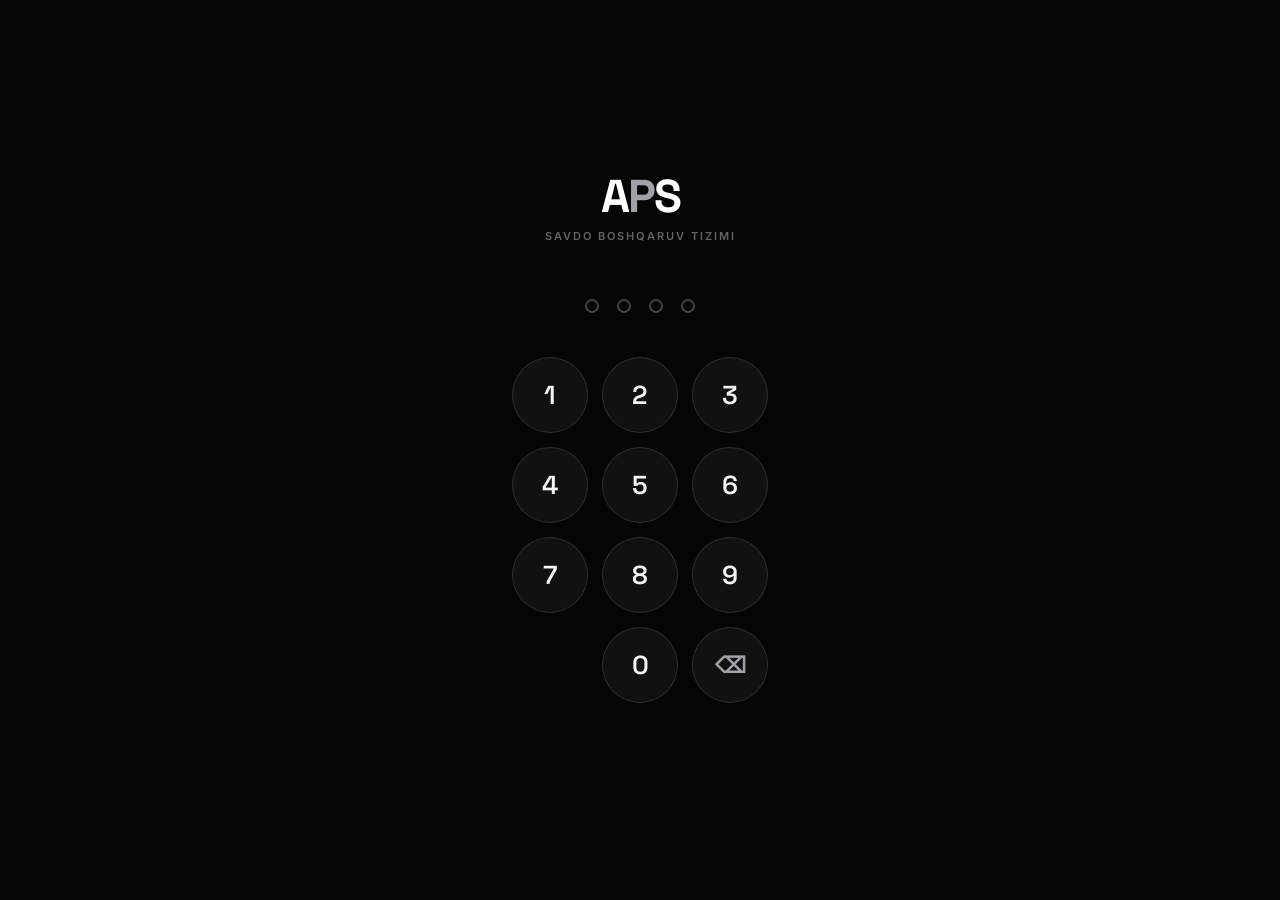
==== index.html @ 9c0719b8 "Rename to index.html for Vercel" ====
<!DOCTYPE html>
<html lang="uz">
<head>
<meta charset="UTF-8"/>
<meta name="viewport" content="width=device-width, initial-scale=1.0, maximum-scale=1.0, user-scalable=no"/>
<meta name="theme-color" content="#050505"/>
<meta name="apple-mobile-web-app-capable" content="yes"/>
<meta name="apple-mobile-web-app-status-bar-style" content="black-translucent"/>
<title>APS — Savdo Boshqaruvi</title>
<style>
  @import url('https://fonts.googleapis.com/css2?family=Inter:wght@300;400;500;600;700&family=Space+Grotesk:wght@500;600;700&display=swap');

  :root {
    /* ── Monochrome system ── */
    --bg:       #050505;
    --surface:  #111111;
    --surface2: #181818;
    --surface3: #222222;
    --border:   rgba(255,255,255,0.07);
    --border2:  rgba(255,255,255,0.12);
    --text:     #f5f5f7;
    --text2:    #a1a1a6;
    --muted:    #636366;
    --accent:   #ffffff;
    --accent2:  #e5e5ea;

    /* ── Semantic colors mapped to monochrome high-end system ── */
    --blue:        #e5e5ea;
    --blue-bg:     #121212;
    --blue-border: rgba(255,255,255,0.09);
    --blue-text:   #ffffff;

    --teal:        #d1d1d6;
    --teal-bg:     #141414;
    --teal-border: rgba(255,255,255,0.08);
    --teal-text:   #f5f5f7;

    --orange:        #aeaeb2;
    --orange-bg:     #161616;
    --orange-border: rgba(255,255,255,0.11);
    --orange-text:   #ffffff;

    --coral:        #c7c7cc;
    --coral-bg:     #1c1c1e;
    --coral-border: rgba(255,255,255,0.10);
    --coral-text:   #ffffff;

    --green:        #f5f5f7;
    --green-bg:     #101010;
    --green-border: rgba(255,255,255,0.08);
    --green-text:   #ffffff;

    --purple:        #8e8e93;
    --purple-bg:     #18181a;
    --purple-border: rgba(255,255,255,0.07);

    --radius:    16px;
    --radius-sm: 11px;
    --radius-xs: 8px;
    --nav-h:     72px;
  }

  *, *::before, *::after { margin:0; padding:0; box-sizing:border-box; -webkit-tap-highlight-color:transparent; }

  html { height:100%; }
  body {
    background: var(--bg);
    color: var(--text);
    font-family: 'Inter', sans-serif;
    height: 100%;
    overflow: hidden;
    position: fixed;
    width: 100%;
  }

  /* Custom Scrollbar for mobile panels */
  ::-webkit-scrollbar { width: 4px; height: 4px; }
  ::-webkit-scrollbar-track { background: transparent; }
  ::-webkit-scrollbar-thumb { background: rgba(255,255,255,0.15); border-radius: 10px; }

  /* ───── SCREENS ───── */
  .screen { display:none; flex-direction:column; height:100vh; height:100dvh; overflow:hidden; }
  .screen.active { display:flex; }

  /* ══════════════════════════════════════
     PIN SCREEN
  ══════════════════════════════════════ */
  #pin-screen {
    align-items: center;
    justify-content: center;
    padding: 32px 24px;
    background: var(--bg);
  }

  .pin-logo-wrap { text-align:center; margin-bottom: 8px; }
  .pin-logo {
    font-family: 'Space Grotesk', sans-serif;
    font-size: 46px;
    font-weight: 700;
    letter-spacing: -2px;
    color: #fff;
    line-height: 1;
  }
  .pin-logo .p-accent { color: var(--text2); }
  .pin-tagline {
    font-size: 11px;
    color: var(--muted);
    text-align: center;
    letter-spacing: 2px;
    text-transform: uppercase;
    margin-bottom: 48px;
    margin-top: 10px;
    font-weight: 600;
  }

  .pin-dots {
    display: flex;
    gap: 18px;
    margin-bottom: 44px;
    transition: transform 0.1s;
  }
  .pin-dot {
    width: 14px; height: 14px;
    border-radius: 50%;
    border: 2px solid rgba(255,255,255,0.25);
    background: transparent;
    transition: background 0.18s, border-color 0.18s, transform 0.18s;
  }
  .pin-dot.filled {
    background: var(--text);
    border-color: var(--text);
    transform: scale(1.15);
  }
  .pin-dot.error {
    border-color: #8e8e93;
    background: #8e8e93;
  }

  .pin-keypad {
    display: grid;
    grid-template-columns: repeat(3, 76px);
    gap: 14px;
    margin-bottom: 24px;
  }
  .pin-key {
    width: 76px; height: 76px;
    border-radius: 50%;
    border: 1px solid var(--border2);
    background: var(--surface);
    color: var(--text);
    font-size: 26px;
    font-family: 'Space Grotesk', sans-serif;
    font-weight: 600;
    cursor: pointer;
    display: flex; align-items: center; justify-content: center;
    transition: background 0.1s, transform 0.1s;
    user-select: none;
  }
  .pin-key:active {
    background: var(--surface3);
    transform: scale(0.9);
  }
  .pin-key.del { font-size: 22px; color: var(--text2); }
  .pin-key.empty { background: transparent; border: none; cursor: default; pointer-events:none; }

  .pin-hint { font-size: 11px; color: var(--muted); text-align: center; letter-spacing: 0.5px; }
  .pin-hint b { color: var(--accent); font-weight:600; }

  /* ══════════════════════════════════════
     APP SCREEN
  ══════════════════════════════════════ */
  #app-screen { background: var(--bg); }

  .app-header {
    display: flex;
    align-items: center;
    justify-content: space-between;
    padding: 16px 20px 14px;
    background: var(--surface);
    border-bottom: 1px solid var(--border);
    flex-shrink: 0;
  }
  .header-logo {
    font-family: 'Space Grotesk', sans-serif;
    font-weight: 700;
    font-size: 24px;
    color: #fff;
    letter-spacing: -0.5px;
  }
  .header-logo .p-accent { color: var(--accent); }
  .header-right { display: flex; align-items: center; gap: 10px; }
  .header-time { font-size: 13px; color: var(--text2); font-family:'Space Grotesk',sans-serif; font-weight:600; }
  .sync-indicator {
    display: flex; align-items:center; gap:5px;
    font-size: 11px; color: var(--text2);
    background: rgba(255,255,255,0.05);
    border: 1px solid rgba(255,255,255,0.1);
    border-radius: 20px;
    padding: 4px 10px;
  }
  .sync-dot {
    width: 6px; height: 6px; border-radius: 50%;
    background: #fff;
    animation: pulse-dot 2.5s infinite;
  }
  @keyframes pulse-dot { 0%,100%{opacity:1;} 50%{opacity:0.35;} }

  .app-body {
    flex: 1;
    overflow-y: auto;
    overflow-x: hidden;
    padding: 16px 16px calc(var(--nav-h) + 24px);
    -webkit-overflow-scrolling: touch;
    overscroll-behavior: contain;
  }

  /* Section label */
  .sec-label {
    font-size: 10px;
    font-weight: 700;
    letter-spacing: 1.5px;
    text-transform: uppercase;
    color: var(--muted);
    margin-bottom: 12px;
    margin-top: 26px;
    padding-left: 2px;
  }
  .sec-label:first-child { margin-top: 0; }

  /* ── SUMMARY BANNER ── */
  .summary-banner {
    background: var(--surface2);
    border: 1px solid var(--border2);
    border-radius: var(--radius);
    padding: 20px;
    margin-bottom: 16px;
    display: flex;
    align-items: center;
    justify-content: space-between;
  }
  .sb-left .sb-label { font-size:11px; color:var(--muted); text-transform:uppercase; letter-spacing:1px; margin-bottom:4px; font-weight: 600; }
  .sb-left .sb-val {
    font-family: 'Space Grotesk',sans-serif;
    font-size: 30px;
    font-weight: 700;
    color: #fff;
    letter-spacing: -0.5px;
  }
  .sb-left .sb-sub { font-size:12px; color:var(--text2); margin-top:3px; }
  .sb-right { text-align:right; }
  .sb-badge {
    display:inline-block;
    background: rgba(255,255,255,0.08);
    border: 1px solid rgba(255,255,255,0.15);
    color: #fff;
    font-size:11px; font-weight:600;
    padding: 4px 10px;
    border-radius: 20px;
    margin-bottom: 6px;
  }
  .sb-right .sb-date { font-size:11px; color:var(--muted); font-weight: 500; }

  /* ── STAT GRID ── */
  .stat-grid {
    display: grid;
    grid-template-columns: 1fr 1fr;
    gap: 12px;
  }
  .stat-card {
    background: var(--surface);
    border: 1px solid var(--border);
    border-radius: var(--radius);
    padding: 16px;
    cursor: pointer;
    transition: transform 0.1s, border-color 0.2s;
    position: relative;
    overflow: hidden;
  }
  .stat-card::after {
    content: '';
    position: absolute;
    top: 0; left: 0; right: 0;
    height: 3px;
    opacity: 0.5;
  }
  .stat-card:active { transform: scale(0.96); }
  .stat-card .sc-icon { font-size: 22px; margin-bottom: 12px; }
  .stat-card .sc-val {
    font-family: 'Space Grotesk', sans-serif;
    font-size: 24px;
    font-weight: 700;
    color: #fff;
    line-height: 1;
    margin-bottom: 4px;
  }
  .stat-card .sc-label { font-size: 11px; color: var(--text2); font-weight: 500; }
  .stat-card .sc-delta {
    font-size: 10px;
    margin-top: 10px;
    font-weight: 600;
    display:inline-flex;
    align-items:center;
    gap:3px;
    padding: 2px 8px;
    border-radius: 12px;
    background: rgba(255,255,255,0.06);
    color: var(--text2);
  }

  .stat-card.blue   { border-color:rgba(255,255,255,0.12); background:var(--surface2);   }
  .stat-card.teal   { border-color:rgba(255,255,255,0.10); background:var(--surface2);   }
  .stat-card.orange { border-color:rgba(255,255,255,0.14); background:var(--surface3); }
  .stat-card.coral  { border-color:rgba(255,255,255,0.12); background:var(--surface3);  }
  .stat-card.green  { border-color:rgba(255,255,255,0.12); background:var(--surface2);  }

  .stat-card.blue::after   { background:#ffffff; }
  .stat-card.teal::after   { background:#d1d1d6; }
  .stat-card.orange::after { background:#aeaeb2; }
  .stat-card.coral::after  { background:#c7c7cc; }
  .stat-card.green::after  { background:#ffffff; }

  /* ── MODULE CARDS ── */
  .module-list { display: flex; flex-direction: column; gap: 10px; }
  .module-card {
    display: flex;
    align-items: center;
    gap: 14px;
    background: var(--surface);
    border: 1px solid var(--border);
    border-radius: var(--radius);
    padding: 16px;
    cursor: pointer;
    transition: transform 0.12s, background 0.15s;
  }
  .module-card:active { transform: scale(0.98); background: var(--surface2); }
  .module-card .mc-icon {
    width: 46px; height: 46px;
    border-radius: 12px;
    display: flex; align-items:center; justify-content:center;
    font-size: 20px;
    flex-shrink: 0;
  }
  .module-card .mc-body { flex: 1; min-width:0; }
  .module-card .mc-title { font-size: 15px; font-weight: 600; color: var(--text); }
  .module-card .mc-sub { font-size: 11px; color: var(--muted); margin-top: 3px; white-space:nowrap; overflow:hidden; text-overflow:ellipsis; }
  .module-card .mc-right { display:flex; align-items:center; gap:8px; flex-shrink:0; }
  .mc-badge {
    font-size: 10px; font-weight: 600;
    padding: 3px 10px;
    border-radius: 20px;
  }
  .mc-arrow { color: var(--muted); font-size: 18px; }

  .module-card.blue   .mc-icon { background:var(--surface3); }
  .module-card.teal   .mc-icon { background:var(--surface3); }
  .module-card.coral  .mc-icon { background:var(--surface3); }
  .module-card.orange .mc-icon { background:var(--surface3); }
  .module-card.green  .mc-icon { background:var(--surface3); }

  .mc-badge.blue   { background:var(--surface2); color:var(--text); border:1px solid rgba(255,255,255,0.1); }
  .mc-badge.teal   { background:var(--surface2); color:var(--text); border:1px solid rgba(255,255,255,0.08); }
  .mc-badge.coral  { background:var(--surface2); color:var(--text); border:1px solid rgba(255,255,255,0.1); }
  .mc-badge.orange { background:var(--surface2); color:var(--text); border:1px solid rgba(255,255,255,0.12); }
  .mc-badge.green  { background:var(--surface2); color:var(--text); border:1px solid rgba(255,255,255,0.1); }

  /* ── WIDE CARD ── */
  .wide-card {
    background: var(--surface);
    border: 1px solid var(--border);
    border-radius: var(--radius);
    padding: 18px;
    margin-bottom: 10px;
  }

  /* ── CLOUD STATUS CARD ── */
  .cloud-card {
    background: var(--surface);
    border: 1px solid var(--border);
    border-radius: var(--radius);
    padding: 16px;
    display: flex;
    align-items: center;
    gap: 14px;
  }
  .cloud-card .cc-icon { font-size: 26px; }
  .cloud-card .cc-body { flex:1; }
  .cloud-card .cc-title { font-size: 14px; font-weight: 600; margin-bottom: 3px; }
  .cloud-card .cc-sub { font-size: 11px; color: var(--muted); }
  .online-badge {
    font-size: 11px; font-weight: 600;
    padding: 4px 12px;
    border-radius: 20px;
    background: rgba(255,255,255,0.06);
    color: var(--text2);
    border: 1px solid rgba(255,255,255,0.1);
    white-space:nowrap;
  }

  /* ── DETAIL SCREENS ── */
  .detail-screen { display:none; flex-direction:column; height:100vh; height:100dvh; overflow:hidden; }
  .detail-screen.active { display:flex; }

  .detail-header {
    display: flex;
    align-items: center;
    gap: 14px;
    padding: 16px;
    background: var(--surface);
    border-bottom: 1px solid var(--border);
    flex-shrink: 0;
  }
  .back-btn {
    width: 40px; height: 40px;
    border-radius: 50%;
    border: 1px solid var(--border2);
    background: var(--surface2);
    color: var(--text);
    font-size: 20px;
    cursor: pointer;
    display: flex; align-items:center; justify-content:center;
    flex-shrink: 0;
    transition: background 0.1s;
  }
  .back-btn:active { background: var(--surface3); }
  .detail-title {
    font-family: 'Space Grotesk', sans-serif;
    font-size: 18px;
    font-weight: 700;
  }
  .detail-subtitle { font-size: 11px; color: var(--muted); margin-top:2px; font-weight: 500; }
  .detail-body {
    flex: 1;
    overflow-y: auto;
    padding: 16px 16px 50px;
    -webkit-overflow-scrolling: touch;
  }

  /* ── FLOW STEPS ── */
  .flow-steps { display: flex; flex-direction: column; }
  .flow-step {
    display: flex;
    gap: 14px;
    padding-bottom: 22px;
    position: relative;
  }
  .flow-step:last-child { padding-bottom: 0; }
  .flow-step:not(:last-child)::before {
    content: '';
    position: absolute;
    left: 20px; top: 42px;
    width: 2px;
    height: calc(100% - 22px);
    background: var(--border);
  }
  .step-dot {
    width: 40px; height: 40px;
    border-radius: 50%;
    display: flex; align-items:center; justify-content:center;
    font-size: 18px;
    flex-shrink: 0;
    border: 1px solid;
    margin-top: 2px;
    position:relative;
    z-index:1;
  }
  .step-content { flex: 1; padding-top:4px; }
  .step-title { font-size: 14px; font-weight: 600; margin-bottom: 4px; }
  .step-desc { font-size: 12px; color: var(--muted); line-height: 1.5; }

  /* ── INFO ROW ── */
  .info-row {
    display: flex;
    align-items: center;
    justify-content: space-between;
    padding: 14px 0;
    border-bottom: 1px solid var(--border);
    gap: 10px;
  }
  .info-row:last-child { border-bottom:none; padding-bottom:0; }
  .info-row:first-child { padding-top:0; }
  .ir-label { font-size: 12px; color: var(--text2); flex-shrink:0; }
  .ir-val { font-size: 13px; font-weight: 600; text-align:right; }

  /* ── ORDER LIST ITEM ── */
  .order-item {
    display: flex;
    align-items: center;
    gap: 14px;
    padding: 14px 0;
    border-bottom: 1px solid var(--border);
    cursor: pointer;
  }
  .order-item:last-child { border-bottom:none; }
  .order-item:first-child { padding-top:0; }
  .oi-avatar {
    width: 40px; height: 40px;
    border-radius: 50%;
    display: flex; align-items:center; justify-content:center;
    font-size: 16px;
    font-weight: 700;
    flex-shrink:0;
  }
  .oi-body { flex:1; min-width:0; }
  .oi-name { font-size:14px; font-weight:600; }
  .oi-detail { font-size:11px; color:var(--muted); margin-top:3px; }
  .oi-right { text-align:right; flex-shrink:0; }
  .oi-sum { font-size:14px; font-weight:700; font-family:'Space Grotesk',sans-serif; }
  
  .status-pill {
    font-size:10px; font-weight:700;
    padding:3px 8px; border-radius:12px;
    display:inline-block; margin-top:4px;
    text-transform: uppercase;
    letter-spacing: 0.5px;
  }
  .status-pending  { background:rgba(255,255,255,0.06);  color:var(--text2);  }
  .status-sent     { background:rgba(255,255,255,0.08);  color:var(--text);  }
  .status-done     { background:rgba(255,255,255,0.12);  color:var(--text);  }
  .status-debt     { background:rgba(255,255,255,0.05);  color:#8e8e93;  }

  /* ── CHART ── */
  .chart-wrap {
    padding: 18px;
    background: var(--surface2);
    border: 1px solid var(--border);
    border-radius: var(--radius);
    margin-bottom: 10px;
  }
  .chart-header { display: flex; justify-content: space-between; align-items: center; margin-bottom: 14px; }
  .chart-title { font-size:13px; font-weight:600; color:var(--text2); }
  .chart-tabs { display:flex; gap:6px; }
  .chart-tab {
    font-size:10px; font-weight:700; padding:4px 10px; border-radius:8px;
    cursor:pointer; border:1px solid var(--border); background:transparent;
    color:var(--muted); transition:all 0.15s;
    text-transform: uppercase;
  }
  .chart-tab.active { background:var(--text); color:var(--bg); border-color:var(--text); }
  .chart-bars-wrap {
    display: flex; align-items: flex-end; gap: 8px;
    height: 100px; padding-top:8px;
  }
  .bar {
    flex: 1; border-radius: 4px 4px 0 0;
    transition: height 0.4s cubic-bezier(.34,1.56,.64,1), opacity 0.2s;
    min-height: 4px; cursor:pointer;
    position:relative;
  }
  .bar.today { outline: 1px solid rgba(255,255,255,0.3); }
  .chart-labels {
    display: flex;
    justify-content: space-between;
    font-size: 10px;
    color: var(--muted);
    margin-top: 8px;
    font-weight: 600;
    padding: 0 4px;
  }

  /* ── PRODUCT ITEM ── */
  .product-item {
    display:flex; align-items:center; gap:14px;
    padding:14px 0; border-bottom:1px solid var(--border);
  }
  .product-item:last-child { border-bottom:none; }
  .product-item:first-child { padding-top:0; }
  .pi-icon {
    width:42px; height:42px; border-radius:10px;
    display:flex; align-items:center; justify-content:center;
    font-size:20px; flex-shrink:0;
    background:var(--surface3); border:1px solid var(--border);
  }
  .pi-body { flex:1; }
  .pi-name { font-size:14px; font-weight:600; }
  .pi-unit { font-size:11px; color:var(--muted); margin-top:2px; }
  .pi-right { text-align:right; }
  .pi-stock { font-size:15px; font-weight:700; font-family:'Space Grotesk',sans-serif; }
  .pi-price { font-size:10px; color:var(--muted); margin-top:3px; }
  .pi-low { color: #ffffff !important; font-weight: 700; }
  .low-indicator {
    font-size:9px; font-weight:700; padding:2px 6px; border-radius:8px;
    background:rgba(255,255,255,0.08); color:var(--text); display:inline-block;
    margin-top:4px; text-transform: uppercase;
  }

  /* ── CLIENT CARD ── */
  .client-header-card {
    background: var(--surface2);
    border: 1px solid var(--border2);
    border-radius: var(--radius);
    padding: 18px;
    margin-bottom: 10px;
    display:flex; align-items:center; gap:14px;
  }
  .client-avatar {
    width: 56px; height: 56px;
    border-radius: 50%;
    display:flex; align-items:center; justify-content:center;
    font-size: 24px; font-weight: 700;
    color: #fff; flex-shrink:0;
    border: 2px solid rgba(255,255,255,0.2);
  }
  .client-name { font-size:17px; font-weight:700; }
  .client-phone { font-size:12px; color:var(--muted); margin-top:4px; font-weight: 500; }
  .client-address { font-size:11px; color:var(--text2); margin-top:2px; }

  /* ── DEBT ROW ── */
  .debt-row {
    display:flex; align-items:center; gap:14px;
    padding:14px 0; border-bottom:1px solid var(--border);
  }
  .debt-row:last-child { border-bottom:none; }
  .debt-row:first-child { padding-top:0; }
  .dr-rank {
    width:30px; height:30px; border-radius:50%;
    display:flex; align-items:center; justify-content:center;
    font-size:12px; font-weight:700; flex-shrink:0;
  }
  .dr-body { flex:1; }
  .dr-name { font-size:14px; font-weight:600; }
  .dr-date { font-size:10px; color:var(--muted); margin-top:2px; }
  .dr-amount {
    font-size:14px; font-weight:700;
    font-family:'Space Grotesk',sans-serif;
  }

  /* ── FAB ── */
  .fab {
    position: fixed;
    bottom: calc(var(--nav-h) + 16px);
    right: 18px;
    width: 56px; height: 56px;
    border-radius: 50%;
    background: var(--accent);
    color: var(--bg);
    font-size: 28px;
    border: none;
    cursor: pointer;
    display: flex; align-items:center; justify-content:center;
    box-shadow: 0 6px 20px rgba(255,255,255,0.25);
    z-index: 90;
    transition: transform 0.1s;
    font-weight: 500;
  }
  .fab:active { transform:scale(0.9); }

  /* ── BOTTOM NAV ── */
  .bottom-nav {
    position: fixed;
    bottom: 0; left: 0; right: 0;
    background: var(--surface);
    border-top: 1px solid var(--border);
    display: flex;
    z-index: 100;
    height: var(--nav-h);
    padding-bottom: env(safe-area-inset-bottom, 0px);
  }
  .nav-item {
    flex: 1;
    display: flex; flex-direction: column;
    align-items: center; justify-content:center;
    padding: 8px 0;
    cursor: pointer; border: none;
    background: transparent;
    color: var(--muted);
    font-size: 10px;
    font-family: 'Inter', sans-serif;
    gap: 4px;
    transition: color 0.15s;
    position: relative;
    font-weight: 500;
  }
  .nav-item .ni-icon { font-size: 20px; line-height:1; }
  .nav-item.active { color: var(--accent); }
  .nav-item.active::before {
    content:'';
    position:absolute;
    top:0; left:50%;
    transform: translateX(-50%);
    width:28px; height:2px;
    background:var(--accent);
  }
  .nav-badge {
    position:absolute;
    top:6px; right:calc(50% - 18px);
    width:16px; height:16px;
    border-radius:50%;
    background:#fff;
    color:var(--bg);
    font-size:9px; font-weight:700;
    display:flex; align-items:center; justify-content:center;
    border:2px solid var(--surface);
  }

  /* ── TOAST ── */
  .toast {
    position: fixed;
    bottom: calc(var(--nav-h) + 20px);
    left: 50%; transform: translateX(-50%) translateY(16px);
    background: var(--surface2);
    border: 1px solid var(--border2);
    color: var(--text);
    font-size: 13px;
    padding: 12px 20px;
    border-radius: 30px;
    white-space: nowrap;
    opacity: 0;
    transition: opacity 0.25s, transform 0.25s;
    z-index: 200;
    pointer-events: none;
    max-width: calc(100vw - 32px);
    text-align:center;
    font-weight: 500;
    box-shadow: 0 10px 30px rgba(0,0,0,0.5);
  }
  .toast.show { opacity: 1; transform: translateX(-50%) translateY(0); }

  /* ── PWA BANNER ── */
  .pwa-banner {
    display:flex; align-items:center; gap:10px;
    background:var(--purple-bg);
    border:1px solid var(--purple-border);
    border-radius:var(--radius-sm);
    padding: 12px 14px;
    margin-top: 10px;
  }
  .pwa-banner span { font-size:12px; color:var(--text2); font-weight: 500; }

  /* ── REUSABLE MODAL (iOS Bottom Sheet Style) ── */
  .modal-backdrop {
    position: fixed;
    top: 0; left: 0; right: 0; bottom: 0;
    background: rgba(0,0,0,0.8);
    backdrop-filter: blur(10px);
    -webkit-backdrop-filter: blur(10px);
    z-index: 1000;
    display: none;
    align-items: flex-end;
    justify-content: center;
    opacity: 0;
    transition: opacity 0.2s ease-out;
  }
  .modal-backdrop.active {
    display: flex;
    opacity: 1;
  }
  .modal-sheet {
    background: var(--surface);
    border-top: 1px solid var(--border2);
    width: 100%;
    max-width: 520px;
    border-radius: 20px 20px 0 0;
    padding: 24px 20px calc(24px + env(safe-area-inset-bottom, 0px));
    box-shadow: 0 -10px 40px rgba(0,0,0,0.6);
    transform: translateY(100%);
    transition: transform 0.25s cubic-bezier(0.15, 0.75, 0.5, 1);
    max-height: 85vh;
    display: flex;
    flex-direction: column;
  }
  .modal-backdrop.active .modal-sheet {
    transform: translateY(0);
  }
  .modal-header {
    display: flex;
    align-items: center;
    justify-content: space-between;
    margin-bottom: 20px;
    flex-shrink: 0;
  }
  .modal-header h3 {
    font-family: 'Space Grotesk', sans-serif;
    font-size: 20px;
    font-weight: 700;
  }
  .modal-close {
    background: var(--surface2);
    border: 1px solid var(--border);
    color: var(--text);
    width: 34px; height: 34px;
    border-radius: 50%;
    font-size: 20px;
    cursor: pointer;
    display: flex; align-items:center; justify-content:center;
  }
  .modal-body {
    overflow-y: auto;
    flex: 1;
    padding-bottom: 12px;
  }

  /* ── FORM ELEMENTS ── */
  .form-group {
    margin-bottom: 16px;
  }
  .form-label {
    font-size: 11px;
    font-weight: 700;
    color: var(--text2);
    text-transform: uppercase;
    letter-spacing: 1px;
    margin-bottom: 8px;
    display: block;
  }
  .form-input, .form-select {
    width: 100%;
    background: var(--surface2);
    border: 1px solid var(--border2);
    border-radius: var(--radius-sm);
    color: var(--text);
    padding: 13px 14px;
    font-size: 14px;
    font-family: 'Inter', sans-serif;
    transition: border-color 0.15s, background 0.15s;
    outline: none;
  }
  .form-input:focus, .form-select:focus {
    border-color: var(--text);
    background: var(--surface3);
  }
  .btn-primary {
    background: var(--accent);
    color: var(--bg);
    border: none;
    border-radius: var(--radius-sm);
    padding: 14px;
    font-size: 14px;
    font-weight: 700;
    width: 100%;
    cursor: pointer;
    transition: opacity 0.1s, transform 0.1s;
    font-family: 'Inter', sans-serif;
    text-align: center;
  }
  .btn-primary:active {
    transform: scale(0.98);
    opacity: 0.9;
  }
  .btn-secondary {
    background: transparent;
    color: var(--text2);
    border: 1px solid var(--border2);
    border-radius: var(--radius-sm);
    padding: 12px;
    font-size: 13px;
    font-weight: 600;
    width: 100%;
    cursor: pointer;
    margin-top: 8px;
    font-family: 'Inter', sans-serif;
    text-align: center;
  }

  /* ── RESPONSIVE ── */
  @media (max-width:360px) {
    .stat-card .sc-val { font-size:20px; }
    .pin-key { width:68px; height:68px; font-size:22px; }
    .pin-keypad { grid-template-columns:repeat(3, 68px); }
    .sb-left .sb-val { font-size:26px; }
  }
</style>
</head>
<body>

<!-- ════════════════════════════════════════
     1. PIN PIN SCREEN
════════════════════════════════════════ -->
<div id="pin-screen" class="screen active">
  <div class="pin-logo-wrap">
    <div class="pin-logo">A<span class="p-accent">P</span>S</div>
    <div class="pin-tagline">Savdo Boshqaruv Tizimi</div>
  </div>

  <div class="pin-dots" id="pin-dots">
    <div class="pin-dot" id="d1"></div>
    <div class="pin-dot" id="d2"></div>
    <div class="pin-dot" id="d3"></div>
    <div class="pin-dot" id="d4"></div>
  </div>

  <div class="pin-keypad" id="keypad">
    <button class="pin-key" data-v="1">1</button>
    <button class="pin-key" data-v="2">2</button>
    <button class="pin-key" data-v="3">3</button>
    <button class="pin-key" data-v="4">4</button>
    <button class="pin-key" data-v="5">5</button>
    <button class="pin-key" data-v="6">6</button>
    <button class="pin-key" data-v="7">7</button>
    <button class="pin-key" data-v="8">8</button>
    <button class="pin-key" data-v="9">9</button>
    <button class="pin-key empty"></button>
    <button class="pin-key" data-v="0">0</button>
    <button class="pin-key del" id="del-btn">⌫</button>
  </div>
</div>

<!-- ════════════════════════════════════════
     2. APP CORE SCREEN
════════════════════════════════════════ -->
<div id="app-screen" class="screen">
  <div class="app-header">
    <div class="header-logo">A<span class="p-accent">P</span>S</div>
    <div class="header-right">
      <div class="header-time" id="hdr-time">--:--</div>
      <div class="sync-indicator">
        <div class="sync-dot"></div>
        <span>Jonli</span>
      </div>
    </div>
  </div>

  <div class="app-body" id="app-body"></div>

  <button class="fab" id="fab-btn" title="Yangi buyurtma">+</button>

  <nav class="bottom-nav">
    <button class="nav-item active" data-tab="dashboard">
      <span class="ni-icon">📊</span>
      <span class="ni-label">Panel</span>
    </button>
    <button class="nav-item" data-tab="orders">
      <span class="ni-icon">📋</span>
      <span class="ni-label">Buyurtma</span>
      <span class="nav-badge" id="orders-badge">0</span>
    </button>
    <button class="nav-item" data-tab="products">
      <span class="ni-icon">📦</span>
      <span class="ni-label">Tovar</span>
    </button>
    <button class="nav-item" data-tab="clients">
      <span class="ni-icon">👤</span>
      <span class="ni-label">Mijoz</span>
    </button>
    <button class="nav-item" data-tab="analytics">
      <span class="ni-icon">📈</span>
      <span class="ni-label">Analitik</span>
    </button>
  </nav>
</div>

<!-- ════════════════════════════════════════
     3. DETAIL: BUYURTMALAR
════════════════════════════════════════ -->
<div id="detail-orders" class="detail-screen">
  <div class="detail-header">
    <button class="back-btn" onclick="closeDetail()">←</button>
    <div>
      <div class="detail-title" style="color:var(--text)">📋 Buyurtmalar</div>
      <div class="detail-subtitle" id="orders-detail-subtitle">Yuklanmoqda...</div>
    </div>
  </div>
  <div class="detail-body">


    <p class="sec-label" style="margin-top:24px">Tizimdagi buyurtmalar (Batafsil)</p>
    <div id="orders-detail-list"></div>

    <p class="sec-label">Oylik statistika</p>
    <div class="stat-grid">
      <div class="stat-card blue">
        <div class="sc-icon">📋</div>
        <div class="sc-val" id="orders-stat-total">0</div>
        <div class="sc-label">Jami buyurtmalar</div>
      </div>
      <div class="stat-card teal">
        <div class="sc-icon">✅</div>
        <div class="sc-val" id="orders-stat-done">0</div>
        <div class="sc-label">Yetkazilganlar</div>
      </div>
    </div>
  </div>
</div>

<!-- ════════════════════════════════════════
     4. DETAIL: TOVARLAR (OMBOR)
════════════════════════════════════════ -->
<div id="detail-products" class="detail-screen">
  <div class="detail-header">
    <button class="back-btn" onclick="closeDetail()">←</button>
    <div>
      <div class="detail-title" style="color:var(--text)">📦 Tovarlar ombori</div>
      <div class="detail-subtitle" id="products-detail-subtitle">Yuklanmoqda...</div>
    </div>
  </div>
  <div class="detail-body">
    <div style="margin-bottom: 16px;">
      <button class="btn-primary" onclick="showAddStockForm()">📥 Omborga Tovar Kirim qilish</button>
    </div>

    <p class="sec-label">Ombor holati</p>
    <div class="wide-card" style="background:var(--teal-bg);border-color:var(--teal-border)">
      <div id="products-detail-list"></div>
    </div>

    <p class="sec-label">Bu oy kirim / chiqim</p>
    <div class="stat-grid">
      <div class="stat-card teal">
        <div class="sc-icon">⬇️</div>
        <div class="sc-val">+410</div>
        <div class="sc-label">Kirim (birlik)</div>
      </div>
      <div class="stat-card coral">
        <div class="sc-icon">⬆️</div>
        <div class="sc-val" id="products-stat-chiqim">−0</div>
        <div class="sc-label">Chiqim (birlik)</div>
      </div>
    </div>


  </div>
</div>

<!-- ════════════════════════════════════════
     5. DETAIL: MIJOZLAR
════════════════════════════════════════ -->
<div id="detail-clients" class="detail-screen">
  <div class="detail-header">
    <button class="back-btn" onclick="closeDetail()">←</button>
    <div>
      <div class="detail-title" style="color:var(--text)">👤 Mijozlar bazasi</div>
      <div class="detail-subtitle" id="clients-detail-subtitle">Yuklanmoqda...</div>
    </div>
  </div>
  <div class="detail-body">
    <div style="margin-bottom: 16px;">
      <button class="btn-primary" onclick="showAddClientForm()">👤 Yangi Mijoz Qo'shish</button>
    </div>

    <div id="clients-detail-card-wrap"></div>

    <p class="sec-label">Barcha mijozlar</p>
    <div id="clients-detail-list"></div>
  </div>
</div>

<!-- ════════════════════════════════════════
     6. DETAIL: QARZLAR (NASIYA)
════════════════════════════════════════ -->
<div id="detail-debts" class="detail-screen">
  <div class="detail-header">
    <button class="back-btn" onclick="closeDetail()">←</button>
    <div>
      <div class="detail-title" style="color:var(--text)">💸 Qarzlar (Nasiya)</div>
      <div class="detail-subtitle" id="debts-detail-subtitle">Yuklanmoqda...</div>
    </div>
  </div>
  <div class="detail-body">
    <div style="margin-bottom: 16px;">
      <button class="btn-primary" style="background:var(--text); color:var(--bg);" onclick="showCollectPaymentForm()">💳 To'lov Qabul Qilish</button>
    </div>

    <p class="sec-label">Umumiy holat</p>
    <div class="stat-grid" style="margin-bottom:14px">
      <div class="stat-card orange">
        <div class="sc-icon">👥</div>
        <div class="sc-val" id="debts-stat-count">0</div>
        <div class="sc-label">Qarzli mijozlar</div>
      </div>
      <div class="stat-card orange">
        <div class="sc-icon">💰</div>
        <div class="sc-val" id="debts-stat-sum">0 UZS</div>
        <div class="sc-label">Jami qarz summasi</div>
      </div>
    </div>



    <p class="sec-label" style="margin-top:24px">Qarz ro'yxati</p>
    <div class="wide-card" style="background:var(--orange-bg);border-color:var(--orange-border)">
      <div id="debts-detail-list"></div>
    </div>
  </div>
</div>

<!-- ════════════════════════════════════════
     7. DETAIL: ANALITIKA
════════════════════════════════════════ -->
<div id="detail-analytics" class="detail-screen">
  <div class="detail-header">
    <button class="back-btn" onclick="closeDetail()">←</button>
    <div>
      <div class="detail-title" style="color:var(--text)">📈 Analitika va Grafik</div>
      <div class="detail-subtitle" id="analytics-detail-subtitle">Yuklanmoqda...</div>
    </div>
  </div>
  <div class="detail-body">
    <p class="sec-label">Foyda hisobi</p>
    <div class="wide-card" style="background:var(--green-bg);border-color:var(--green-border)">
      <div class="info-row">
        <span class="ir-label">Jami kirim</span>
        <span class="ir-val" id="analytics-stat-kirim" style="color:var(--text)">0 UZS</span>
      </div>
      <div class="info-row">
        <span class="ir-label">Taxminiy xarajatlar</span>
        <span class="ir-val" id="analytics-stat-xarajat" style="color:var(--muted)">0 UZS</span>
      </div>
      <div class="info-row">
        <span class="ir-label">Sof foyda (40%)</span>
        <span class="ir-val" id="analytics-stat-foyda" style="color:var(--text);font-size:16px;font-weight:700;font-family:'Space Grotesk',sans-serif">0 UZS</span>
      </div>
    </div>

    <p class="sec-label">Sotuv grafigi</p>
    <div class="chart-wrap">
      <div class="chart-header">
        <div class="chart-title">Haftalik sotuv (mln UZS)</div>
        <div class="chart-tabs">
          <button class="chart-tab active" id="tab-chart-week" onclick="switchChart('week',this)">Hafta</button>
          <button class="chart-tab" id="tab-chart-month" onclick="switchChart('month',this)">Oy</button>
        </div>
      </div>
      <div class="chart-bars-wrap" id="chart-bars-detail"></div>
      <div class="chart-labels" id="chart-labels-detail"></div>
    </div>

    <p class="sec-label font-weight-700">Top sotilgan tovarlar</p>
    <div class="wide-card" style="background:var(--green-bg);border-color:var(--green-border)">
      <div id="analytics-top-products"></div>
    </div>
  </div>
</div>

<!-- ════════════════════════════════════════
     8. DYNAMIC BOTTOM SHEET / MODAL CONTAINER
════════════════════════════════════════ -->
<div id="global-modal" class="modal-backdrop" onclick="handleBackdropClick(event)">
  <div class="modal-sheet">
    <div class="modal-header">
      <h3 id="modal-title">Sarlavha</h3>
      <button class="modal-close" onclick="closeModal()">×</button>
    </div>
    <div class="modal-body" id="modal-content">
      <!-- Form content dynamically loaded here -->
    </div>
  </div>
</div>

<!-- TOAST -->
<div class="toast" id="toast"></div>

<script>
// ══════════════════════════════════════════
// DEFAULT PRESETS (LOCAL STORAGE COHESION)
// ══════════════════════════════════════════
const DEFAULT_PRODUCTS = [
  { id: 'p1', name: 'Un', unit: 'qop (50 kg)', stock: 248, price: 65000, icon: '🌾', sold: 320 },
  { id: 'p2', name: 'Sholi', unit: 'paket (5 kg)', stock: 92, price: 14500, icon: '🌾', sold: 185 },
  { id: 'p3', name: 'O\'simlik yog\'i', unit: 'litr', stock: 18, price: 12000, icon: '🫙', sold: 90 },
  { id: 'p4', name: 'Shakar', unit: 'qop (50 kg)', stock: 134, price: 48000, icon: '🍬', sold: 134 }
];

const DEFAULT_CLIENTS = [
  { id: 'c1', name: 'Alijon Toshmatov', phone: '+998 90 123 45 67', address: 'Yunusobod tuman, 5-kvartal', totalSpend: 1240000, debt: 120000, history: [
    { date: '12-iyun', type: 'Naqd', desc: 'Sotib olindi', amount: 85000 },
    { date: '05-iyun', type: 'Nasiya', desc: 'Qarzga olindi', amount: 120000 }
  ], status: 'Faol' },
  { id: 'c2', name: 'Sarvinoz Raximova', phone: '+998 93 456 78 90', address: 'Chilonzor tuman, 9-kvartal', totalSpend: 890000, debt: 0, history: [
    { date: '10-iyun', type: 'Karta', desc: 'Sotib olindi', amount: 65000 }
  ], status: 'Faol' },
  { id: 'c3', name: 'Jasur Mirzayev', phone: '+998 94 987 65 43', address: 'Shayxontohur tuman, Labzak', totalSpend: 2040000, debt: 340000, history: [
    { date: '14-may', type: 'Nasiya', desc: 'Qarzga olindi', amount: 340000 }
  ], status: 'Faol' },
  { id: 'c4', name: 'Nodira Karimova', phone: '+998 97 111 22 33', address: 'Mirzo Ulug\'bek tuman', totalSpend: 165000, debt: 85000, history: [
    { date: 'Bugun', type: 'Nasiya', desc: 'Qarzga olindi', amount: 85000 }
  ], status: 'Yangi' }
];

const DEFAULT_ORDERS = [
  { id: 'o1', clientId: 'c1', clientName: 'Alijon Toshmatov', items: [{ productId: 'p1', qty: 2, name: 'Un', price: 65000 }], total: 130000, date: 'Bugun', status: 'Kutilmoqda', payment: 'Nasiya' },
  { id: 'o2', clientId: 'c2', clientName: 'Sarvinoz Raximova', items: [{ productId: 'p2', qty: 1, name: 'Sholi', price: 14500 }], total: 65000, date: 'Bugun', status: 'Yetkazildi', payment: 'Karta' },
  { id: 'o3', clientId: 'c3', clientName: 'Jasur Mirzayev', items: [{ productId: 'p1', qty: 3, name: 'Un', price: 65000 }, { productId: 'p3', qty: 2, name: 'O\'simlik yog\'i', price: 12000 }], total: 285000, date: 'Bugun', status: 'Jo\'natildi', payment: 'Naqd' }
];

// ══════════════════════════════════════════
// APP STATE MANAGER
// ══════════════════════════════════════════
const State = {
  products: [],
  clients: [],
  orders: [],

  init() {
    this.products = JSON.parse(localStorage.getItem('aps_products')) || DEFAULT_PRODUCTS;
    this.clients = JSON.parse(localStorage.getItem('aps_clients')) || DEFAULT_CLIENTS;
    this.orders = JSON.parse(localStorage.getItem('aps_orders')) || DEFAULT_ORDERS;
    this.save();
  },

  save() {
    localStorage.setItem('aps_products', JSON.stringify(this.products));
    localStorage.setItem('aps_clients', JSON.stringify(this.clients));
    localStorage.setItem('aps_orders', JSON.stringify(this.orders));
    updateBadges();
  },

  addOrder(order) {
    this.orders.unshift(order);

    // Deduct stock
    order.items.forEach(item => {
      const prod = this.products.find(p => p.id === item.productId);
      if (prod) {
        prod.stock = Math.max(0, prod.stock - item.qty);
        prod.sold = (prod.sold || 0) + item.qty;
      }
    });

    // Update Client metrics
    const client = this.clients.find(c => c.id === order.clientId);
    if (client) {
      client.totalSpend += order.total;
      if (order.payment === 'Nasiya') {
        client.debt += order.total;
        client.history.unshift({
          date: 'Bugun',
          type: 'Nasiya',
          desc: `Qarzga sotib olindi: ${order.items.map(i => `${i.qty} ta ${i.name}`).join(', ')}`,
          amount: order.total
        });
      } else {
        client.history.unshift({
          date: 'Bugun',
          type: order.payment,
          desc: `Sotib olindi: ${order.items.map(i => `${i.qty} ta ${i.name}`).join(', ')}`,
          amount: order.total
        });
      }
    }
    this.save();
    renderTab(currentTab);
  },

  payDebt(clientId, amount) {
    const client = this.clients.find(c => c.id === clientId);
    if (client && client.debt > 0) {
      const paid = Math.min(client.debt, amount);
      client.debt -= paid;
      client.history.unshift({
        date: 'Bugun',
        type: 'To\'lov',
        desc: 'Qarz to\'lovi amalga oshirildi',
        amount: paid
      });
      this.save();
      renderTab(currentTab);
      return paid;
    }
    return 0;
  },

  returnOrder(orderId) {
    const order = this.orders.find(o => o.id === orderId);
    if (order && order.status !== 'Qaytarildi') {
      order.status = 'Qaytarildi';
      
      // Put stock back
      order.items.forEach(item => {
        const prod = this.products.find(p => p.id === item.productId);
        if (prod) {
          prod.stock += item.qty;
          prod.sold = Math.max(0, (prod.sold || 0) - item.qty);
        }
      });

      // Deduct from client spend
      const client = this.clients.find(c => c.id === order.clientId);
      if (client) {
        client.totalSpend = Math.max(0, client.totalSpend - order.total);
        if (order.payment === 'Nasiya') {
          client.debt = Math.max(0, client.debt - order.total);
        }
        client.history.unshift({
          date: 'Bugun',
          type: 'Qaytarish',
          desc: `Buyurtma qaytarildi / bekor qilindi`,
          amount: order.total
        });
      }
      this.save();
      renderTab(currentTab);
      return true;
    }
    return false;
  },

  addStock(productId, qty) {
    const prod = this.products.find(p => p.id === productId);
    if (prod) {
      prod.stock += qty;
      this.save();
      renderTab(currentTab);
      return true;
    }
    return false;
  },

  addClient(name, phone, address) {
    const newClient = {
      id: 'c_' + Date.now(),
      name,
      phone,
      address,
      totalSpend: 0,
      debt: 0,
      history: [],
      status: 'Yangi'
    };
    this.clients.unshift(newClient);
    this.save();
    renderTab(currentTab);
    return newClient;
  }
};

// Initialize State immediately
State.init();

// ══════════════════════════════════════════
// UTILITIES
// ══════════════════════════════════════════
function showToast(msg) {
  const t = document.getElementById('toast');
  t.textContent = msg;
  t.classList.add('show');
  clearTimeout(t._timer);
  t._timer = setTimeout(() => t.classList.remove('show'), 2200);
}

function updateClock() {
  const d = new Date();
  const h = String(d.getHours()).padStart(2,'0');
  const m = String(d.getMinutes()).padStart(2,'0');
  document.getElementById('hdr-time').textContent = h + ':' + m;
}
updateClock();
setInterval(updateClock, 10000);

function updateBadges() {
  const badge = document.getElementById('orders-badge');
  const activeOrders = State.orders.filter(o => o.status === 'Kutilmoqda' || o.status === 'Jo\'natildi').length;
  if (badge) {
    badge.textContent = activeOrders;
    badge.style.display = activeOrders > 0 ? 'flex' : 'none';
  }
}

// ══════════════════════════════════════════
// PIN LOGIC (Sample code: 1234)
// ══════════════════════════════════════════
let pin = '';
const CORRECT_PIN = '1983';
let pinLocked = false;

document.getElementById('keypad').addEventListener('click', e => {
  if (pinLocked) return;
  const key = e.target.closest('.pin-key');
  if (!key) return;

  if (key.id === 'del-btn') {
    pin = pin.slice(0, -1);
  } else if (key.dataset.v !== undefined && pin.length < 4) {
    pin += key.dataset.v;
  }
  updateDots();

  if (pin.length === 4) {
    if (pin === CORRECT_PIN) {
      pinLocked = true;
      highlightAllDots(true);
      setTimeout(openApp, 300);
    } else {
      pinLocked = true;
      highlightAllDots(false);
      setTimeout(() => {
        shakeDots();
        setTimeout(() => {
          clearDots();
          pinLocked = false;
        }, 500);
      }, 100);
    }
  }
});

function updateDots() {
  for (let i = 1; i <= 4; i++) {
    const dot = document.getElementById('d' + i);
    dot.classList.toggle('filled', i <= pin.length);
    dot.classList.remove('error');
  }
}
function highlightAllDots(success) {
  for (let i = 1; i <= 4; i++) {
    const dot = document.getElementById('d' + i);
    if (!success) {
      dot.classList.remove('filled');
      dot.classList.add('error');
    }
  }
}
function clearDots() {
  pin = '';
  for (let i = 1; i <= 4; i++) {
    const dot = document.getElementById('d' + i);
    dot.classList.remove('filled', 'error');
  }
}
function shakeDots() {
  const dots = document.getElementById('pin-dots');
  let count = 0;
  const shake = () => {
    if (count >= 5) { dots.style.transform = ''; return; }
    dots.style.transform = `translateX(${count % 2 === 0 ? -8 : 8}px)`;
    count++;
    setTimeout(shake, 80);
  };
  shake();
}

// ══════════════════════════════════════════
// APP NAVIGATION
// ══════════════════════════════════════════
function openApp() {
  document.getElementById('pin-screen').classList.remove('active');
  document.getElementById('app-screen').classList.add('active');
  renderTab('dashboard');
}

let currentTab = 'dashboard';

function renderTab(tab) {
  currentTab = tab;
  document.querySelectorAll('.nav-item').forEach(n => {
    n.classList.toggle('active', n.dataset.tab === tab);
  });
  const body = document.getElementById('app-body');
  body.innerHTML = getTabContent(tab);
  body.scrollTop = 0;

  const fab = document.getElementById('fab-btn');
  if (tab === 'orders' || tab === 'products' || tab === 'clients') {
    fab.style.display = 'flex';
  } else {
    fab.style.display = 'none';
  }

  if (tab === 'dashboard') {
    updateTodayDate();
  }
  if (tab === 'analytics') {
    setTimeout(() => drawChart('week', 'chart-bars-tab', 'chart-labels-tab'), 50);
  }
  updateBadges();
}

document.querySelectorAll('.nav-item').forEach(btn => {
  btn.addEventListener('click', () => renderTab(btn.dataset.tab));
});

// ══════════════════════════════════════════
// DYNAMIC TAB CONTENTS RENDERER
// ══════════════════════════════════════════
function getTabContent(tab) {
  switch(tab) {
    case 'dashboard': return dashboardContent();
    case 'orders':    return ordersTabContent();
    case 'products':  return productsTabContent();
    case 'clients':   return clientsTabContent();
    case 'analytics': return analyticsTabContent();
    default: return '';
  }
}

function dashboardContent() {
  let totalKirim = 0;
  let qarzliMijozlar = 0;
  let jamiQarzSum = 0;

  State.orders.forEach(o => { if (o.status !== 'Qaytarildi') totalKirim += o.total; });
  State.clients.forEach(c => {
    if (c.debt > 0) {
      qarzliMijozlar++;
      jamiQarzSum += c.debt;
    }
  });

  const displayProfit = (totalKirim * 0.4 / 1000000).toFixed(1) + 'M';
  const displayQarz = (jamiQarzSum / 1000000).toFixed(1) + 'M';

  return `
    <div class="summary-banner">
      <div class="sb-left">
        <div class="sb-label">Sof Foyda (Joriy Oy)</div>
        <div class="sb-val">${displayProfit} UZS</div>
      </div>
      <div class="sb-right">
        <div class="sb-badge">Faol Tizim</div>
        <div class="sb-date" id="today-date">--/--/--</div>
      </div>
    </div>

    <p class="sec-label">Bugungi ko'rsatkichlar</p>
    <div class="stat-grid" style="margin-bottom:10px">
      <div class="stat-card blue" onclick="openDetail('orders')">
        <div class="sc-icon">📋</div>
        <div class="sc-val">${State.orders.length}</div>
        <div class="sc-label">Buyurtmalar</div>
        <div class="sc-delta">${State.orders.filter(o => o.status === 'Kutilmoqda').length} ta kutilmoqda</div>
      </div>
      <div class="stat-card teal" onclick="openDetail('products')">
        <div class="sc-icon">📦</div>
        <div class="sc-val">${State.products.reduce((acc,p)=>acc+p.stock,0)}</div>
        <div class="sc-label">Ombor (birlik)</div>
        <div class="sc-delta">4 tur mahsulot</div>
      </div>
      <div class="stat-card orange" onclick="openDetail('debts')">
        <div class="sc-icon">💸</div>
        <div class="sc-val">${displayQarz} UZS</div>
        <div class="sc-label">Qarzlar oqimi</div>
        <div class="sc-delta">${qarzliMijozlar} ta mijoz qarzda</div>
      </div>
      <div class="stat-card green" onclick="openDetail('analytics')">
        <div class="sc-icon">📈</div>
        <div class="sc-val">${(totalKirim/1000000).toFixed(1)}M</div>
        <div class="sc-label">Jami Kirim UZS</div>
        <div class="sc-delta">Analitik hisobot</div>
      </div>
    </div>

    <p class="sec-label">Tizim modullari</p>
    <div class="module-list">
      <div class="module-card blue" onclick="openDetail('orders')">
        <div class="mc-icon">📋</div>
        <div class="mc-body">
          <div class="mc-title">Buyurtmalar</div>
          <div class="mc-sub">📞 Qo'ng'iroq → kiritiladi → yetkaziladi</div>
        </div>
        <div class="mc-right">
          <span class="mc-badge blue">${State.orders.length} ta</span>
          <span class="mc-arrow">›</span>
        </div>
      </div>
      <div class="module-card teal" onclick="openDetail('products')">
        <div class="mc-icon">📦</div>
        <div class="mc-body">
          <div class="mc-title">Tovarlar ombori</div>
          <div class="mc-sub">Qop/paket, narxlar va qoldiqlar</div>
        </div>
        <div class="mc-right">
          <span class="mc-badge teal">4 tur</span>
          <span class="mc-arrow">›</span>
        </div>
      </div>
      <div class="module-card coral" onclick="openDetail('clients')">
        <div class="mc-icon">👤</div>
        <div class="mc-body">
          <div class="mc-title">Mijozlar bazasi</div>
          <div class="mc-sub">Mijoz kartochkasi, tarix, qaytarishlar</div>
        </div>
        <div class="mc-right">
          <span class="mc-badge coral">${State.clients.length} ta</span>
          <span class="mc-arrow">›</span>
        </div>
      </div>
      <div class="module-card orange" onclick="openDetail('debts')">
        <div class="mc-icon">💸</div>
        <div class="mc-body">
          <div class="mc-title">Qarz daftari (Nasiya)</div>
          <div class="mc-sub">Qarz yozish, qisman to'lov va tarix</div>
        </div>
        <div class="mc-right">
          <span class="mc-badge orange">${qarzliMijozlar} ta faol</span>
          <span class="mc-arrow">›</span>
        </div>
      </div>
    </div>


  `;
}

function ordersTabContent() {
  const activeOrders = State.orders;
  let listHtml = '';
  
  if (activeOrders.length === 0) {
    listHtml = `<div style="text-align:center;padding:32px;color:var(--muted)">Buyurtmalar topilmadi.</div>`;
  } else {
    listHtml = activeOrders.map(ord => {
      let statusClass = 'status-pending';
      let icon = '⏳';
      if (ord.status === 'Jo\'natildi') { statusClass = 'status-sent'; icon = '🚚'; }
      if (ord.status === 'Yetkazildi') { statusClass = 'status-done'; icon = '✓'; }
      if (ord.status === 'Qaytarildi') { statusClass = 'status-debt'; icon = '↩️'; }
      
      return `
        <div class="order-item" onclick="openDetail('orders')">
          <div class="oi-avatar" style="background:var(--surface3);color:#fff">${ord.clientName[0]}</div>
          <div class="oi-body">
            <div class="oi-name">${ord.clientName}</div>
            <div class="oi-detail">${ord.items.map(i => `${i.qty} ta ${i.name}`).join(', ')} • ${ord.date}</div>
          </div>
          <div class="oi-right">
            <div class="oi-sum">${ord.total.toLocaleString()}</div>
            <div class="status-pill ${statusClass}">${icon} ${ord.status}</div>
          </div>
        </div>
      `;
    }).join('');
  }

  return `
    <div style="display:flex; justify-content:space-between; align-items:center; margin-top:24px; margin-bottom:8px;">
      <p class="sec-label" style="margin:0;">Faol buyurtmalar ro'yxati</p>
      <button onclick="openDeleteModal('orders')" style="background:transparent; border:none; font-size:18px; padding:4px; color:var(--text)">🗑️</button>
    </div>
    <div class="wide-card">
      ${listHtml}
    </div>
    <div style="text-align:center;padding:12px 0">
      <button onclick="openDetail('orders')" class="btn-primary" style="background:var(--surface2); border:1px solid var(--border); color:var(--text); width:auto; padding:10px 24px; font-size:12px; border-radius:20px;">Boshqarish darchasini ochish →</button>
    </div>
  `;
}

function productsTabContent() {
  const prodHtml = State.products.map(p => {
    const isLow = p.stock <= 20;
    return `
      <div class="product-item" onclick="showAddStockForm('${p.id}')" style="cursor:pointer;">
        <div class="pi-icon">${p.icon}</div>
        <div class="pi-body">
          <div class="pi-name">${p.name}</div>
          <div class="pi-unit">${p.unit}</div>
        </div>
        <div class="pi-right">
          <div class="pi-stock ${isLow ? 'pi-low' : ''}" style="${isLow ? 'color:#ff453a;' : 'color:var(--text)'}">${isLow ? '⚠️ ' : ''}${p.stock}</div>
          <div class="pi-price">${p.price.toLocaleString()} UZS</div>
          ${isLow ? '<div class="low-indicator" style="background:rgba(255,69,58,0.15);color:#ff453a;">Kam qoldi!</div>' : ''}
        </div>
      </div>
    `;
  }).join('');

  return `
    <div style="display:flex; justify-content:space-between; align-items:center; margin-top:24px; margin-bottom:8px;">
      <p class="sec-label" style="margin:0;">Ombor joriy qoldiqlari</p>
      <button onclick="openDeleteModal('products')" style="background:transparent; border:none; font-size:18px; padding:4px; color:var(--text)">🗑️</button>
    </div>
    <div class="wide-card" style="background:var(--teal-bg);border-color:var(--teal-border)">
      ${prodHtml}
    </div>
    <div style="text-align:center;">
      <button onclick="openDetail('products')" class="btn-primary" style="background:var(--surface2); border:1px solid var(--border); color:var(--text); width:auto; padding:10px 24px; font-size:12px; border-radius:20px;">Kirim / Chiqim Amallari →</button>
    </div>
  `;
}

function clientsTabContent() {
  const clientsHtml = State.clients.map(c => {
    const debtLabel = c.debt > 0 ? `<div class="status-pill status-debt" style="background:rgba(255,159,10,0.15);color:#ff9f0a;">${c.debt.toLocaleString()} UZS qarz</div>` : `<div class="status-pill status-done">✓ Qarzsiz</div>`;
    return `
      <div class="order-item" onclick="openDetail('clients')">
        <div class="oi-avatar" style="background:var(--surface2);color:#fff">${c.name[0]}</div>
        <div class="oi-body">
          <div class="oi-name">${c.name}</div>
          <div class="oi-detail">${c.address} • ${c.phone}</div>
        </div>
        <div class="oi-right">
          ${debtLabel}
        </div>
      </div>
    `;
  }).join('');

  return `
    <div style="display:flex; justify-content:space-between; align-items:center; margin-top:24px; margin-bottom:8px;">
      <p class="sec-label" style="margin:0;">Mijozlar bazasi</p>
      <button onclick="openDeleteModal('clients')" style="background:transparent; border:none; font-size:18px; padding:4px; color:var(--text)">🗑️</button>
    </div>
    <div class="wide-card">
      ${clientsHtml}
    </div>
  `;
}

function analyticsTabContent() {
  let totalKirim = 0;
  State.orders.forEach(o => { if (o.status !== 'Qaytarildi') totalKirim += o.total; });
  const sofFoyda = totalKirim * 0.4;

  return `
    <div class="summary-banner" style="background:var(--green-bg);border-color:var(--green-border)">
      <div class="sb-left">
        <div class="sb-label">Jami Sof Foyda</div>
        <div class="sb-val" style="color:#fff">${sofFoyda.toLocaleString()} UZS</div>
        <div class="sb-sub" style="color:var(--text2)">Kirim: ${totalKirim.toLocaleString()} UZS</div>
      </div>
    </div>
    <p class="sec-label">Sotuv grafigi</p>
    <div class="chart-wrap">
      <div class="chart-header">
        <div class="chart-title">Haftalik sotuv</div>
        <div class="chart-tabs">
          <button class="chart-tab active" id="tab-chart-week-inside" onclick="switchChart('week',this)">Hafta</button>
          <button class="chart-tab" id="tab-chart-month-inside" onclick="switchChart('month',this)">Oy</button>
        </div>
      </div>
      <div class="chart-bars-wrap" id="chart-bars-tab"></div>
      <div class="chart-labels" id="chart-labels-tab"></div>
    </div>
    <div style="text-align:center;">
      <button onclick="openDetail('analytics')" class="btn-primary" style="background:var(--surface2); border:1px solid var(--border); color:var(--text); width:auto; padding:10px 24px; font-size:12px; border-radius:20px;">Batafsil Analitika →</button>
    </div>
  `;
}

function updateTodayDate() {
  const el = document.getElementById('today-date');
  if (!el) return;
  const d = new Date();
  const days = ['Yakshanba','Dushanba','Seshanba','Chorshanba','Payshanba','Juma','Shanba'];
  const months = ['Yanvar','Fevral','Mart','Aprel','May','Iyun','Ilyul','Avgust','Sentyabr','Oktyabr','Noyabr','Dekabr'];
  el.textContent = days[d.getDay()] + ', ' + d.getDate() + '-' + months[d.getMonth()];
}

// ══════════════════════════════════════════
// DETAIL SCREENS LOGIC
// ══════════════════════════════════════════
function openDetail(id) {
  document.getElementById('app-screen').style.display = 'none';
  document.querySelectorAll('.detail-screen').forEach(s => s.classList.remove('active'));
  
  const el = document.getElementById('detail-' + id);
  if (el) {
    el.classList.add('active');
    
    // Dynamic Render calls based on state
    if (id === 'orders') renderOrdersDetailList();
    if (id === 'products') renderProductsDetailList();
    if (id === 'clients') renderClientsDetailList();
    if (id === 'debts') renderDebtsDetailList();
    if (id === 'analytics') renderAnalyticsDetail();
  }
}

function closeDetail() {
  document.querySelectorAll('.detail-screen').forEach(s => s.classList.remove('active'));
  document.getElementById('app-screen').style.display = 'flex';
  renderTab(currentTab);
}

// ── Detail: Render Orders
function renderOrdersDetailList() {
  document.getElementById('orders-detail-subtitle').textContent = `Jami: ${State.orders.length} ta buyurtma`;
  document.getElementById('orders-stat-total').textContent = State.orders.length;
  document.getElementById('orders-stat-done').textContent = State.orders.filter(o => o.status === 'Yetkazildi').length;

  const container = document.getElementById('orders-detail-list');
  if (!container) return;

  if (State.orders.length === 0) {
    container.innerHTML = `<div style="text-align:center;padding:24px;color:var(--muted)">Buyurtmalar mavjud emas.</div>`;
    return;
  }

  container.innerHTML = State.orders.map(ord => {
    let statusClass = 'status-pending';
    let icon = '⏳';
    if (ord.status === 'Jo\'natildi') { statusClass = 'status-sent'; icon = '🚚'; }
    if (ord.status === 'Yetkazildi') { statusClass = 'status-done'; icon = '✓'; }
    if (ord.status === 'Qaytarildi') { statusClass = 'status-debt'; icon = '↩️'; }

    return `
      <div class="wide-card" style="margin-bottom:10px; cursor:pointer;" onclick="showOrderActions('${ord.id}')">
        <div class="order-item" style="border:none; padding:0;">
          <div class="oi-avatar" style="background:var(--surface2); color:#fff">${ord.clientName[0]}</div>
          <div class="oi-body">
            <div class="oi-name">${ord.clientName}</div>
            <div class="oi-detail">${ord.items.map(i => `${i.qty} ta ${i.name}`).join(', ')} • ${ord.date}</div>
          </div>
          <div class="oi-right">
            <div class="oi-sum">${ord.total.toLocaleString()} UZS</div>
            <div class="status-pill ${statusClass}">${icon} ${ord.status}</div>
          </div>
        </div>
      </div>
    `;
  }).join('');
}

function showOrderActions(orderId) {
  const ord = State.orders.find(o => o.id === orderId);
  if (!ord) return;

  let content = `
    <div style="padding:4px 0;">
      <p style="font-size:13px; color:var(--text2); margin-bottom:16px;">Mijoz: <b>${ord.clientName}</b><br>Summa: <b>${ord.total.toLocaleString()} UZS</b><br>Holat: <b>${ord.status}</b></p>
  `;

  if (ord.status !== 'Yetkazildi' && ord.status !== 'Qaytarildi') {
    content += `

      <button class="btn-primary" style="margin-bottom:10px; background:var(--text); color:var(--bg);" onclick="updateOrderStatus('${ord.id}', 'Yetkazildi')">✓ Yetkazildi</button>
    `;
  }

  if (ord.status !== 'Qaytarildi') {
    content += `
      <button class="btn-secondary" style="color:#ff453a; border-color:rgba(255,69,58,0.2);" onclick="deleteOrder('${ord.id}')">🗑️ Buyurtmani o'chirish</button>
    `;
  } else {
    content += `<p style="text-align:center;color:var(--muted);font-size:12px;">Ushbu buyurtma bekor qilingan.</p>`;
  }

  content += `</div>`;
  openModal('Buyurtmani boshqarish', content);
}

function updateOrderStatus(orderId, newStatus) {
  const ord = State.orders.find(o => o.id === orderId);
  if (ord) {
    ord.status = newStatus;
    State.save();
    showToast(`Buyurtma holati "${newStatus}" ga o'zgartirildi!`);
    closeModal();
    renderOrdersDetailList();
  }
}

function deleteOrder(orderId) {
  if (confirm("Rostdan ham bu buyurtmani o'chirmoqchimisiz?")) {
    State.orders = State.orders.filter(o => o.id !== orderId);
    State.save();
    showToast(`Buyurtma o'chirildi!`);
    closeModal();
    renderTab(currentTab);
    if (document.getElementById('detail-orders')?.classList.contains('active')) renderOrdersDetailList();
  }
}

function deleteProduct(id) {
  if (confirm("Bu tovarni tizimdan o'chirmoqchimisiz?")) {
    State.products = State.products.filter(p => p.id !== id);
    State.save();
    showToast("Tovar o'chirildi!");
    renderTab(currentTab);
    if (document.getElementById('detail-products')?.classList.contains('active')) renderProductsDetailList();
  }
}

function deleteClient(id) {
  if (confirm("Bu mijozni tizimdan o'chirmoqchimisiz?")) {
    State.clients = State.clients.filter(c => c.id !== id);
    State.save();
    showToast("Mijoz o'chirildi!");
    renderTab(currentTab);
    if (document.getElementById('detail-clients')?.classList.contains('active')) renderClientsDetailList();
  }
}

function openDeleteModal(type) {
  let listHtml = '';
  let title = '';
  let deleteFn = '';
  
  if (type === 'orders') {
    title = "Buyurtmalarni o'chirish";
    listHtml = State.orders.map(o => `
      <label style="display:flex; align-items:center; padding:12px; border-bottom:1px solid var(--border); cursor:pointer;">
        <input type="checkbox" class="delete-checkbox" value="${o.id}" style="margin-right:12px; width:20px; height:20px;">
        <div style="flex:1">
          <div style="font-weight:600">${o.clientName}</div>
          <div style="font-size:12px; color:var(--text2)">${o.date} • ${o.total.toLocaleString()} UZS</div>
        </div>
      </label>
    `).join('');
    deleteFn = 'deleteSelectedOrders()';
  } else if (type === 'products') {
    title = "Tovarlarni o'chirish";
    listHtml = State.products.map(p => `
      <label style="display:flex; align-items:center; padding:12px; border-bottom:1px solid var(--border); cursor:pointer;">
        <input type="checkbox" class="delete-checkbox" value="${p.id}" style="margin-right:12px; width:20px; height:20px;">
        <div style="flex:1">
          <div style="font-weight:600">${p.icon} ${p.name}</div>
          <div style="font-size:12px; color:var(--text2)">${p.price.toLocaleString()} UZS • Qoldiq: ${p.stock} ${p.unit}</div>
        </div>
      </label>
    `).join('');
    deleteFn = 'deleteSelectedProducts()';
  } else if (type === 'clients') {
    title = "Mijozlarni o'chirish";
    listHtml = State.clients.map(c => `
      <label style="display:flex; align-items:center; padding:12px; border-bottom:1px solid var(--border); cursor:pointer;">
        <input type="checkbox" class="delete-checkbox" value="${c.id}" style="margin-right:12px; width:20px; height:20px;">
        <div style="flex:1">
          <div style="font-weight:600">${c.name}</div>
          <div style="font-size:12px; color:var(--text2)">${c.phone}</div>
        </div>
      </label>
    `).join('');
    deleteFn = 'deleteSelectedClients()';
  }

  if (!listHtml) {
    listHtml = "<div style=\"padding:20px; text-align:center; color:var(--muted)\">O'chirish uchun hech narsa yo'q.</div>";
    openModal(title, listHtml);
    return;
  }

  const content = `
    <div style="max-height:50vh; overflow-y:auto; margin-bottom:16px; border:1px solid var(--border); border-radius:10px;">
      ${listHtml}
    </div>
    <button class="btn-primary" style="background:#ff453a; color:#fff; border:none;" onclick="${deleteFn}">🗑️ Tanlanganlarni o'chirish</button>
  `;
  openModal(title, content);
}

function deleteSelectedOrders() {
  const selected = Array.from(document.querySelectorAll('.delete-checkbox:checked')).map(cb => cb.value);
  if (selected.length === 0) return showToast('Hech narsa tanlanmadi!');
  if (confirm(`Rostdan ham ${selected.length} ta buyurtmani o'chirmoqchimisiz?`)) {
    State.orders = State.orders.filter(o => !selected.includes(o.id));
    State.save();
    showToast(`${selected.length} ta buyurtma o'chirildi!`);
    closeModal();
    renderTab(currentTab);
    if (document.getElementById('detail-orders')?.classList.contains('active')) renderOrdersDetailList();
  }
}

function deleteSelectedProducts() {
  const selected = Array.from(document.querySelectorAll('.delete-checkbox:checked')).map(cb => cb.value);
  if (selected.length === 0) return showToast('Hech narsa tanlanmadi!');
  if (confirm(`Rostdan ham ${selected.length} ta tovarni o'chirmoqchimisiz?`)) {
    State.products = State.products.filter(p => !selected.includes(p.id));
    State.save();
    showToast(`${selected.length} ta tovar o'chirildi!`);
    closeModal();
    renderTab(currentTab);
    if (document.getElementById('detail-products')?.classList.contains('active')) renderProductsDetailList();
  }
}

function deleteSelectedClients() {
  const selected = Array.from(document.querySelectorAll('.delete-checkbox:checked')).map(cb => cb.value);
  if (selected.length === 0) return showToast('Hech narsa tanlanmadi!');
  if (confirm(`Rostdan ham ${selected.length} ta mijozni o'chirmoqchimisiz?`)) {
    State.clients = State.clients.filter(c => !selected.includes(c.id));
    State.save();
    showToast(`${selected.length} ta mijoz o'chirildi!`);
    closeModal();
    renderTab(currentTab);
    if (document.getElementById('detail-clients')?.classList.contains('active')) renderClientsDetailList();
  }
}

function returnOrder(orderId) {
  if (State.returnOrder(orderId)) {
    showToast(`Muvaffaqiyatli bekor qilindi, tovarlar omborga qaytarildi!`);
    closeModal();
    renderOrdersDetailList();
  }
}

// ── Detail: Render Products
function renderProductsDetailList() {
  const totalKinds = State.products.length;
  document.getElementById('products-detail-subtitle').textContent = `${totalKinds} turdagi tovar omborda mavjud`;
  
  let totalSold = 0;
  State.products.forEach(p => totalSold += p.sold || 0);
  document.getElementById('products-stat-chiqim').textContent = `−${totalSold}`;

  const container = document.getElementById('products-detail-list');
  if (!container) return;

  container.innerHTML = State.products.map(p => {
    const isLow = p.stock <= 20;
    return `
      <div class="product-item" onclick="showAddStockForm('${p.id}')" style="cursor:pointer;">
        <div class="pi-icon">${p.icon}</div>
        <div class="pi-body">
          <div class="pi-name">${p.name}</div>
          <div class="pi-unit">${p.unit}</div>
        </div>
        <div class="pi-right">
          <div class="pi-stock ${isLow ? 'pi-low' : ''}" style="${isLow ? 'color:#ff453a;' : 'color:var(--text)'}">${isLow ? '⚠️ ' : ''}${p.stock} ta</div>
          <div class="pi-price">${p.price.toLocaleString()} UZS / birlik</div>
          ${isLow ? '<div class="low-indicator" style="background:rgba(255,69,58,0.15);color:#ff453a;">Kam qoldi!</div>' : ''}
        </div>
      </div>
    `;
  }).join('');
}

function showAddProductForm() {
  let form = `
    <div class="form-group">
      <label class="form-label">Tovar nomi</label>
      <input type="text" class="form-input" id="new-prod-name" placeholder="Masalan: Makaron">
    </div>
    <div class="form-group">
      <label class="form-label">O'lchov birligi</label>
      <input type="text" class="form-input" id="new-prod-unit" placeholder="Masalan: kg yoki dona">
    </div>
    <div class="form-group">
      <label class="form-label">Narxi (UZS)</label>
      <input type="number" class="form-input" id="new-prod-price" placeholder="Masalan: 15000">
    </div>
    <button class="btn-primary" onclick="submitAddProduct()">📦 Tovarni Saqlash</button>
  `;
  openModal("Yangi tovar qo'shish", form);
}

function submitAddProduct() {
  const name = document.getElementById('new-prod-name').value;
  const unit = document.getElementById('new-prod-unit').value;
  const price = parseInt(document.getElementById('new-prod-price').value);

  if (!name || !unit || isNaN(price)) {
    showToast("Iltimos barcha maydonlarni to'ldiring!");
    return;
  }

  State.products.push({
    id: 'p_' + Date.now(),
    name,
    unit,
    stock: 0,
    price,
    icon: '📦',
    sold: 0
  });
  State.save();
  showToast("Yangi tovar qo'shildi!");
  closeModal();
  renderTab(currentTab);
  if (document.getElementById('detail-products')?.classList.contains('active')) renderProductsDetailList();
}

function showAddStockForm(preselectedId) {
  let selectOpts = State.products.map(p => `<option value="${p.id}" ${p.id === preselectedId ? 'selected' : ''}>${p.icon} ${p.name} (${p.unit})</option>`).join('');
  let form = `
    <div class="form-group">
      <label class="form-label">Mahsulotni tanlang</label>
      <select class="form-select" id="stock-prod-id">${selectOpts}</select>
    </div>
    <div class="form-group">
      <label class="form-label">Miqdorini kiriting</label>
      <input type="number" class="form-input" id="stock-qty-val" placeholder="Masalan: 50" min="1">
    </div>
    <button class="btn-primary" onclick="submitStockKirim()">📥 Kirimni tasdiqlash</button>
  `;
  openModal('Omborga tovar kirim qilish', form);
}

function submitStockKirim() {
  const id = document.getElementById('stock-prod-id').value;
  const qty = parseInt(document.getElementById('stock-qty-val').value);

  if (isNaN(qty) || qty <= 0) {
    showToast('Iltimos to\'g\'ri miqdor kiriting!');
    return;
  }

  if (State.addStock(id, qty)) {
    showToast('Ombor muvaffaqiyatli to\'ldirildi! 📥');
    closeModal();
    renderProductsDetailList();
  }
}

// ── Detail: Render Clients
function renderClientsDetailList() {
  document.getElementById('clients-detail-subtitle').textContent = `Jami faol: ${State.clients.length} ta mijoz`;

  // Render first client profile as selected header card preview
  const topC = State.clients[0];
  const cardWrap = document.getElementById('clients-detail-card-wrap');
  if (topC && cardWrap) {
    cardWrap.innerHTML = `
      <div class="client-header-card">
        <div class="client-avatar" style="background:var(--surface3);color:#fff">${topC.name[0]}</div>
        <div>
          <div class="client-name">${topC.name}</div>
          <div class="client-phone">📞 ${topC.phone}</div>
          <div class="client-address">📍 ${topC.address}</div>
        </div>
      </div>
      <div class="wide-card">
        <div class="info-row"><span class="ir-label">Jami xaridlar hajmi</span><span class="ir-val">${topC.totalSpend.toLocaleString()} UZS</span></div>
        <div class="info-row"><span class="ir-label">Joriy qarz balansi</span><span class="ir-val" style="color:${topC.debt > 0 ? '#ff9f0a':'#fff'}">${topC.debt.toLocaleString()} UZS</span></div>
      </div>
    `;
  }

  const listContainer = document.getElementById('clients-detail-list');
  if (listContainer) {
    listContainer.innerHTML = State.clients.map(c => {
      const debtLabel = c.debt > 0 ? `<span class="status-pill status-debt" style="background:rgba(255,159,10,0.15);color:#ff9f0a;">${c.debt.toLocaleString()} qarz</span>` : `<span class="status-pill status-done">Qarzsiz ✓</span>`;
      return `
        <div class="wide-card" style="margin-bottom:8px; cursor:pointer;" onclick="showClientHistory('${c.id}')">
          <div class="order-item" style="border:none; padding:0;">
            <div class="oi-avatar" style="background:var(--surface2); color:#fff">${c.name[0]}</div>
            <div class="oi-body">
              <div class="oi-name">${c.name}</div>
              <div class="oi-detail">${c.address}</div>
            </div>
            <div class="oi-right">
              ${debtLabel}
            </div>
          </div>
        </div>
      `;
    }).join('');
  }
}

function showClientHistory(clientId) {
  const c = State.clients.find(x => x.id === clientId);
  if (!c) return;

  let listHistory = c.history.map(h => `
    <div style="display:flex; justify-content:between; border-bottom:1px solid var(--border); padding:8px 0; font-size:12px;">
      <div style="flex:1;">
        <div style="font-weight:600;color:var(--text);">${h.desc}</div>
        <div style="color:var(--muted); font-size:10px;">${h.date} • ${h.type}</div>
      </div>
      <div style="text-align:right; font-weight:700; color:var(--text2);">${h.amount.toLocaleString()} UZS</div>
    </div>
  `).join('');

  if (c.history.length === 0) listHistory = `<div style="text-align:center;color:var(--muted);font-size:12px;padding:12px 0;">Tarix mavjud emas.</div>`;

  let content = `
    <div style="padding-top:4px;">
      <p style="font-size:12px; color:var(--muted); margin-bottom:12px;">📍 ${c.address}<br>📞 ${c.phone}</p>
      <div style="background:var(--surface2); padding:10px 14px; border-radius:10px; margin-bottom:14px; display:flex; justify-content:space-between;">
        <span style="font-size:12px; color:var(--text2)">Joriy Qarz balansi:</span>
        <span style="font-weight:700; color:${c.debt>0?'#ff9f0a':'#fff'}">${c.debt.toLocaleString()} UZS</span>
      </div>
      <p class="sec-label" style="margin-top:0; margin-bottom:8px;">Xarid va to'lovlar tarixi</p>
      <div style="max-height:200px; overflow-y:auto; padding-right:4px;">
        ${listHistory}
      </div>
    </div>
  `;
  openModal(c.name, content);
}

function showAddClientForm() {
  let form = `
    <div class="form-group">
      <label class="form-label">Mijoz Ismi va Familiyasi</label>
      <input type="text" class="form-input" id="c-new-name" placeholder="Masalan: Shavkat Alimov">
    </div>
    <div class="form-group">
      <label class="form-label">Telefon raqami</label>
      <input type="text" class="form-input" id="c-new-phone" placeholder="Masalan: +998 90 999 88 77">
    </div>
    <div class="form-group">
      <label class="form-label">Yashash tumani, manzili</label>
      <input type="text" class="form-input" id="c-new-addr" placeholder="Masalan: Chilonzor, 5-mavze">
    </div>
    <button class="btn-primary" onclick="submitAddClient()">👤 Mijozni Saqlash</button>
  `;
  openModal('Yangi mijoz qo\'shish', form);
}

function submitAddClient() {
  const name = document.getElementById('c-new-name').value;
  const phone = document.getElementById('c-new-phone').value;
  const addr = document.getElementById('c-new-addr').value;

  if (!name || !phone || !addr) {
    showToast('Iltimos barcha maydonlarni to\'ldiring!');
    return;
  }

  State.addClient(name, phone, addr);
  showToast('Yangi mijoz muvaffaqiyatli saqlandi! 👤');
  closeModal();
  renderClientsDetailList();
}

// ── Detail: Render Debts
function renderDebtsDetailList() {
  let totalDebts = 0;
  let qarzMijozCount = 0;
  State.clients.forEach(c => {
    if (c.debt > 0) {
      totalDebts += c.debt;
      qarzMijozCount++;
    }
  });

  document.getElementById('debts-detail-subtitle').textContent = `Tizimda ${qarzMijozCount} ta qarzli mijoz bor`;
  document.getElementById('debts-stat-count').textContent = qarzMijozCount;
  document.getElementById('debts-stat-sum').textContent = totalDebts.toLocaleString() + ' UZS';

  const container = document.getElementById('debts-detail-list');
  if (!container) return;

  const debtClients = State.clients.filter(c => c.debt > 0);
  if (debtClients.length === 0) {
    container.innerHTML = `<div style="text-align:center;padding:24px;color:var(--muted)">Hozircha qarzlar mavjud emas. Hayrli kun! 🎉</div>`;
    return;
  }

  container.innerHTML = debtClients.map(c => {
    return `
      <div class="debt-row" onclick="showClientHistory('${c.id}')" style="cursor:pointer;">
        <div class="dr-rank" style="background:rgba(255,159,10,0.15); color:#ff9f0a;">⚠️</div>
        <div class="dr-body">
          <div class="dr-name">${c.name}</div>
          <div class="dr-date">${c.address}</div>
        </div>
        <div class="dr-amount" style="color:#ff9f0a;">${c.debt.toLocaleString()} UZS</div>
      </div>
    `;
  }).join('');
}

function showCollectPaymentForm() {
  const debtClients = State.clients.filter(c => c.debt > 0);
  if (debtClients.length === 0) {
    showToast('Hozirda qarzi bor mijozlar mavjud emas!');
    return;
  }

  let options = debtClients.map(c => `<option value="${c.id}">${c.name} (Qarz: ${c.debt.toLocaleString()} UZS)</option>`).join('');
  let form = `
    <div class="form-group">
      <label class="form-label">Mijozni tanlang</label>
      <select class="form-select" id="debt-pay-client">${options}</select>
    </div>
    <div class="form-group">
      <label class="form-label">To'lov miqdori (UZS)</label>
      <input type="number" class="form-input" id="debt-pay-amount" placeholder="Miqdorni kiriting" min="1">
    </div>
    <div style="display:flex; gap:8px; margin-bottom:18px;">
      <button class="btn-secondary" style="margin:0; font-size:11px; padding:8px;" onclick="presetDebt(50000)">50,000</button>
      <button class="btn-secondary" style="margin:0; font-size:11px; padding:8px;" onclick="presetDebt(100000)">100,000</button>
      <button class="btn-secondary" style="margin:0; font-size:11px; padding:8px;" onclick="presetDebt(500000)">500,000</button>
      <button class="btn-secondary" style="margin:0; font-size:11px; padding:8px; background:var(--text); color:var(--bg);" onclick="presetDebtFull()">To'liq yopish</button>
    </div>
    <button class="btn-primary" onclick="submitDebtPayment()">💳 To'lovni tasdiqlash</button>
  `;
  openModal('Qarz to\'lovini qabul qilish', form);
}

function presetDebt(val) {
  const input = document.getElementById('debt-pay-amount');
  if (input) input.value = val;
}

function presetDebtFull() {
  const clientId = document.getElementById('debt-pay-client').value;
  const c = State.clients.find(x => x.id === clientId);
  if (c) {
    presetDebt(c.debt);
  }
}

function submitDebtPayment() {
  const clientId = document.getElementById('debt-pay-client').value;
  const amount = parseInt(document.getElementById('debt-pay-amount').value);

  if (isNaN(amount) || amount <= 0) {
    showToast('To\'g\'ri to\'lov miqdori kiriting!');
    return;
  }

  const paid = State.payDebt(clientId, amount);
  if (paid > 0) {
    showToast(`To'lov muvaffaqiyatli qabul qilindi: ${paid.toLocaleString()} UZS 💳`);
    closeModal();
    renderDebtsDetailList();
  }
}

// ── Detail: Render Analytics
function renderAnalyticsDetail() {
  let totalKirim = 0;
  State.orders.forEach(o => { if (o.status !== 'Qaytarildi') totalKirim += o.total; });
  const xarajatlar = totalKirim * 0.6;
  const sofFoyda = totalKirim * 0.4;

  document.getElementById('analytics-detail-subtitle').textContent = `Foyda rentabelligi: 40% sof foyda`;
  document.getElementById('analytics-stat-kirim').textContent = totalKirim.toLocaleString() + ' UZS';
  document.getElementById('analytics-stat-xarajat').textContent = xarajatlar.toLocaleString() + ' UZS';
  document.getElementById('analytics-stat-foyda').textContent = sofFoyda.toLocaleString() + ' UZS';

  // Render Top Products
  const container = document.getElementById('analytics-top-products');
  if (container) {
    container.innerHTML = State.products.map((p, idx) => {
      const places = ['🥇', '🥈', '🥉', '4️⃣'];
      return `
        <div class="info-row">
          <span style="font-size:13px; font-weight:600;">${places[idx] || '•'} ${p.name}</span>
          <span class="ir-val" style="color:var(--text)">${p.sold || 0} ta sotildi</span>
        </div>
      `;
    }).join('');
  }

  // Draw detail chart default
  setTimeout(() => drawChart('week', 'chart-bars-detail', 'chart-labels-detail'), 50);
}

// ══════════════════════════════════════════
// CHART GRAPHIC PLOTTER
// ══════════════════════════════════════════
const staticChartData = {
  week: {
    vals: [140, 210, 180, 290, 240, 110, 260],
    labels: ['Du','Se','Ch','Pa','Ju','Sh','Ya']
  },
  month: {
    vals: [110, 130, 220, 160, 270, 200, 250, 190, 280, 220, 240, 180],
    labels: ['1','3','6','9','12','15','18','21','24','26','28','30']
  }
};

function drawChart(type, barsContainerId, labelsContainerId) {
  const data = staticChartData[type] || staticChartData.week;
  const barsContainer = document.getElementById(barsContainerId);
  const labelsContainer = document.getElementById(labelsContainerId);

  if (!barsContainer) return;

  // Compute scale based on actual sales dynamic weight if desired, otherwise use preset values
  let orderSumWeight = 0;
  State.orders.forEach(o => { if (o.status !== 'Qaytarildi') orderSumWeight += o.total; });
  const bonusMultiplier = Math.min(2.5, 1 + (orderSumWeight / 2000000));

  const scaledVals = data.vals.map(v => v * bonusMultiplier);
  const max = Math.max(...scaledVals);

  barsContainer.innerHTML = scaledVals.map((v, i) => {
    const isToday = i === data.vals.length - 1;
    const heightPercent = Math.max(5, (v / max * 100));
    return `
      <div class="bar ${isToday ? 'today' : ''}" 
           style="height:${heightPercent}%; background:${isToday ? 'var(--text)' : 'var(--muted)'}; opacity:${isToday ? 1 : 0.6}"
           title="${Math.round(v * 1000).toLocaleString()} UZS">
      </div>
    `;
  }).join('');

  if (labelsContainer) {
    labelsContainer.innerHTML = data.labels.map(l => `<span>${l}</span>`).join('');
  }
}

function switchChart(type, btn) {
  const wrap = btn.closest('.chart-wrap');
  wrap.querySelectorAll('.chart-tab').forEach(t => t.classList.remove('active'));
  btn.classList.add('active');

  const barsId = wrap.querySelector('.chart-bars-wrap').id;
  const labelsId = wrap.querySelector('.chart-labels').id;
  drawChart(type, barsId, labelsId);
}

// ══════════════════════════════════════════
// GLOBAL MODAL SHEET FUNCTIONS
// ══════════════════════════════════════════
function openModal(title, htmlContent) {
  document.getElementById('modal-title').textContent = title;
  document.getElementById('modal-content').innerHTML = htmlContent;
  const backdrop = document.getElementById('global-modal');
  backdrop.style.display = 'flex';
  setTimeout(() => backdrop.classList.add('active'), 10);
}

function closeModal() {
  const backdrop = document.getElementById('global-modal');
  backdrop.classList.remove('active');
  setTimeout(() => { backdrop.style.display = 'none'; }, 200);
}

function handleBackdropClick(e) {
  if (e.target.id === 'global-modal') {
    closeModal();
  }
}

// ══════════════════════════════════════════
// NEW ORDER FORM & FLOW
// ══════════════════════════════════════════
document.getElementById('fab-btn').addEventListener('click', () => {
  if (currentTab === 'orders') showAddOrderForm();
  else if (currentTab === 'products') showAddProductForm();
  else if (currentTab === 'clients') showAddClientForm();
});

function showAddOrderForm() {
  const clientOpts = State.clients.map(c => `<option value="${c.id}">${c.name}</option>`).join('');
  const prodOpts = State.products.map(p => `<option value="${p.id}">${p.icon} ${p.name} (${p.price.toLocaleString()} UZS)</option>`).join('');

  const form = `
    <div class="form-group">
      <label class="form-label">Mijozni tanlang</label>
      <select class="form-select" id="order-client-id">${clientOpts}</select>
    </div>
    <div class="form-group">
      <label class="form-label">Mahsulotni tanlang</label>
      <select class="form-select" id="order-prod-id" onchange="calculateOrderTotal()">${prodOpts}</select>
    </div>
    <div class="form-group">
      <label class="form-label">Miqdori (birlik)</label>
      <input type="number" class="form-input" id="order-qty" value="1" min="1" oninput="calculateOrderTotal()">
    </div>
    <div class="form-group">
      <label class="form-label">To'lov turi</label>
      <select class="form-select" id="order-payment">
        <option value="Naqd">Naqd to'lov</option>
        <option value="Karta">Karta (Uzcard/Humor)</option>
        <option value="Nasiya">Nasiya (Qarz yozish)</option>
      </select>
    </div>
    <div class="form-group">
      <label class="form-label">Yetkazib berish vaqti</label>
      <select class="form-select" id="order-date">
        <option value="Bugun">Bugun</option>
        <option value="Ertaga">Ertaga</option>
      </select>
    </div>
    <div style="background:var(--surface2); padding:14px; border-radius:var(--radius-sm); margin-bottom:16px;">
      <div style="display:flex; justify-content:space-between; font-size:12px; color:var(--text2)">
        <span>Jami summa:</span>
        <span style="font-weight:700; color:#fff; font-size:15px; font-family:'Space Grotesk',sans-serif;" id="order-total-preview">0 UZS</span>
      </div>
    </div>
    <button class="btn-primary" onclick="submitNewOrder()">📋 Buyurtmani Tizimga Kiritish</button>
  `;
  openModal('Yangi Buyurtma Kiritish', form);
  calculateOrderTotal();
}

function calculateOrderTotal() {
  const prodId = document.getElementById('order-prod-id').value;
  const qty = parseInt(document.getElementById('order-qty').value);
  const p = State.products.find(x => x.id === prodId);
  const preview = document.getElementById('order-total-preview');

  if (p && !isNaN(qty) && qty > 0) {
    const total = p.price * qty;
    preview.textContent = total.toLocaleString() + ' UZS';
  } else {
    preview.textContent = '0 UZS';
  }
}

function submitNewOrder() {
  const clientId = document.getElementById('order-client-id').value;
  const prodId = document.getElementById('order-prod-id').value;
  const qty = parseInt(document.getElementById('order-qty').value);
  const payment = document.getElementById('order-payment').value;
  const date = document.getElementById('order-date').value;

  const client = State.clients.find(c => c.id === clientId);
  const product = State.products.find(p => p.id === prodId);

  if (!client || !product || isNaN(qty) || qty <= 0) {
    showToast('Iltimos ma\'lumotlarni to\'g\'ri to\'ldiring!');
    return;
  }

  if (product.stock < qty) {
    showToast(`Omborda yetarli tovar yo'q! Maksimal qoldiq: ${product.stock} ta`);
    return;
  }

  const newOrder = {
    id: 'o_' + Date.now(),
    clientId: client.id,
    clientName: client.name,
    items: [{ productId: product.id, qty: qty, name: product.name, price: product.price }],
    total: product.price * qty,
    date: date,
    status: 'Kutilmoqda',
    payment: payment
  };

  State.addOrder(newOrder);
  showToast('Buyurtma saqlandi va hisob-kitob yangilandi! 📦');
  closeModal();
}
</script>
</body>
</html>
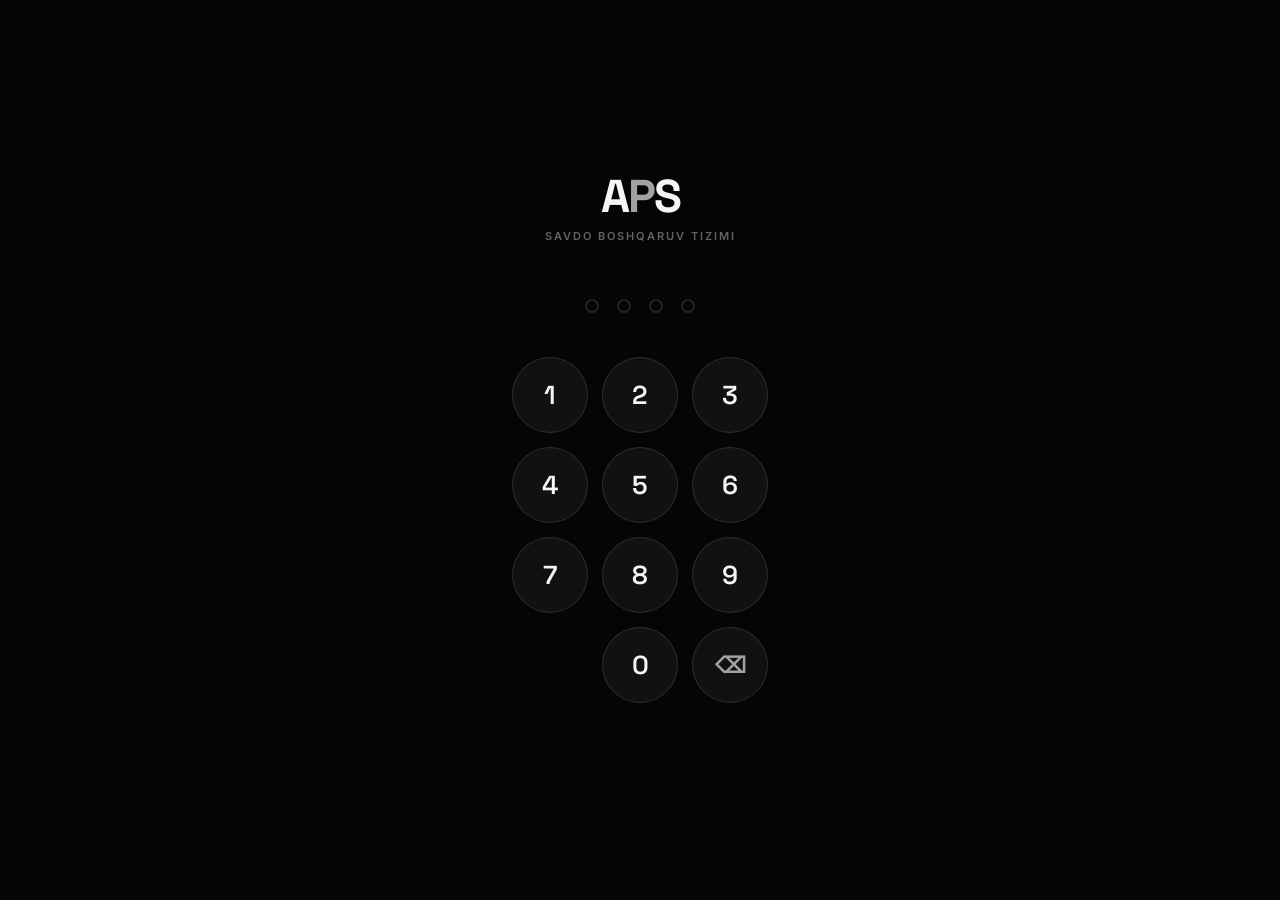
==== commit 17ea687c: "feat: upgrade to high-performance PWA with Light/Dark mode and offline support" ====
--- a/index.html
+++ b/index.html
@@ -1,2496 +1,296 @@
 <!DOCTYPE html>
 <html lang="uz">
 <head>
-<meta charset="UTF-8"/>
-<meta name="viewport" content="width=device-width, initial-scale=1.0, maximum-scale=1.0, user-scalable=no"/>
-<meta name="theme-color" content="#050505"/>
-<meta name="apple-mobile-web-app-capable" content="yes"/>
-<meta name="apple-mobile-web-app-status-bar-style" content="black-translucent"/>
-<title>APS — Savdo Boshqaruvi</title>
-<style>
-  @import url('https://fonts.googleapis.com/css2?family=Inter:wght@300;400;500;600;700&family=Space+Grotesk:wght@500;600;700&display=swap');
-
-  :root {
-    /* ── Monochrome system ── */
-    --bg:       #050505;
-    --surface:  #111111;
-    --surface2: #181818;
-    --surface3: #222222;
-    --border:   rgba(255,255,255,0.07);
-    --border2:  rgba(255,255,255,0.12);
-    --text:     #f5f5f7;
-    --text2:    #a1a1a6;
-    --muted:    #636366;
-    --accent:   #ffffff;
-    --accent2:  #e5e5ea;
-
-    /* ── Semantic colors mapped to monochrome high-end system ── */
-    --blue:        #e5e5ea;
-    --blue-bg:     #121212;
-    --blue-border: rgba(255,255,255,0.09);
-    --blue-text:   #ffffff;
-
-    --teal:        #d1d1d6;
-    --teal-bg:     #141414;
-    --teal-border: rgba(255,255,255,0.08);
-    --teal-text:   #f5f5f7;
-
-    --orange:        #aeaeb2;
-    --orange-bg:     #161616;
-    --orange-border: rgba(255,255,255,0.11);
-    --orange-text:   #ffffff;
-
-    --coral:        #c7c7cc;
-    --coral-bg:     #1c1c1e;
-    --coral-border: rgba(255,255,255,0.10);
-    --coral-text:   #ffffff;
-
-    --green:        #f5f5f7;
-    --green-bg:     #101010;
-    --green-border: rgba(255,255,255,0.08);
-    --green-text:   #ffffff;
-
-    --purple:        #8e8e93;
-    --purple-bg:     #18181a;
-    --purple-border: rgba(255,255,255,0.07);
-
-    --radius:    16px;
-    --radius-sm: 11px;
-    --radius-xs: 8px;
-    --nav-h:     72px;
-  }
-
-  *, *::before, *::after { margin:0; padding:0; box-sizing:border-box; -webkit-tap-highlight-color:transparent; }
-
-  html { height:100%; }
-  body {
-    background: var(--bg);
-    color: var(--text);
-    font-family: 'Inter', sans-serif;
-    height: 100%;
-    overflow: hidden;
-    position: fixed;
-    width: 100%;
-  }
-
-  /* Custom Scrollbar for mobile panels */
-  ::-webkit-scrollbar { width: 4px; height: 4px; }
-  ::-webkit-scrollbar-track { background: transparent; }
-  ::-webkit-scrollbar-thumb { background: rgba(255,255,255,0.15); border-radius: 10px; }
-
-  /* ───── SCREENS ───── */
-  .screen { display:none; flex-direction:column; height:100vh; height:100dvh; overflow:hidden; }
-  .screen.active { display:flex; }
-
-  /* ══════════════════════════════════════
-     PIN SCREEN
-  ══════════════════════════════════════ */
-  #pin-screen {
-    align-items: center;
-    justify-content: center;
-    padding: 32px 24px;
-    background: var(--bg);
-  }
-
-  .pin-logo-wrap { text-align:center; margin-bottom: 8px; }
-  .pin-logo {
-    font-family: 'Space Grotesk', sans-serif;
-    font-size: 46px;
-    font-weight: 700;
-    letter-spacing: -2px;
-    color: #fff;
-    line-height: 1;
-  }
-  .pin-logo .p-accent { color: var(--text2); }
-  .pin-tagline {
-    font-size: 11px;
-    color: var(--muted);
-    text-align: center;
-    letter-spacing: 2px;
-    text-transform: uppercase;
-    margin-bottom: 48px;
-    margin-top: 10px;
-    font-weight: 600;
-  }
-
-  .pin-dots {
-    display: flex;
-    gap: 18px;
-    margin-bottom: 44px;
-    transition: transform 0.1s;
-  }
-  .pin-dot {
-    width: 14px; height: 14px;
-    border-radius: 50%;
-    border: 2px solid rgba(255,255,255,0.25);
-    background: transparent;
-    transition: background 0.18s, border-color 0.18s, transform 0.18s;
-  }
-  .pin-dot.filled {
-    background: var(--text);
-    border-color: var(--text);
-    transform: scale(1.15);
-  }
-  .pin-dot.error {
-    border-color: #8e8e93;
-    background: #8e8e93;
-  }
-
-  .pin-keypad {
-    display: grid;
-    grid-template-columns: repeat(3, 76px);
-    gap: 14px;
-    margin-bottom: 24px;
-  }
-  .pin-key {
-    width: 76px; height: 76px;
-    border-radius: 50%;
-    border: 1px solid var(--border2);
-    background: var(--surface);
-    color: var(--text);
-    font-size: 26px;
-    font-family: 'Space Grotesk', sans-serif;
-    font-weight: 600;
-    cursor: pointer;
-    display: flex; align-items: center; justify-content: center;
-    transition: background 0.1s, transform 0.1s;
-    user-select: none;
-  }
-  .pin-key:active {
-    background: var(--surface3);
-    transform: scale(0.9);
-  }
-  .pin-key.del { font-size: 22px; color: var(--text2); }
-  .pin-key.empty { background: transparent; border: none; cursor: default; pointer-events:none; }
-
-  .pin-hint { font-size: 11px; color: var(--muted); text-align: center; letter-spacing: 0.5px; }
-  .pin-hint b { color: var(--accent); font-weight:600; }
-
-  /* ══════════════════════════════════════
-     APP SCREEN
-  ══════════════════════════════════════ */
-  #app-screen { background: var(--bg); }
-
-  .app-header {
-    display: flex;
-    align-items: center;
-    justify-content: space-between;
-    padding: 16px 20px 14px;
-    background: var(--surface);
-    border-bottom: 1px solid var(--border);
-    flex-shrink: 0;
-  }
-  .header-logo {
-    font-family: 'Space Grotesk', sans-serif;
-    font-weight: 700;
-    font-size: 24px;
-    color: #fff;
-    letter-spacing: -0.5px;
-  }
-  .header-logo .p-accent { color: var(--accent); }
-  .header-right { display: flex; align-items: center; gap: 10px; }
-  .header-time { font-size: 13px; color: var(--text2); font-family:'Space Grotesk',sans-serif; font-weight:600; }
-  .sync-indicator {
-    display: flex; align-items:center; gap:5px;
-    font-size: 11px; color: var(--text2);
-    background: rgba(255,255,255,0.05);
-    border: 1px solid rgba(255,255,255,0.1);
-    border-radius: 20px;
-    padding: 4px 10px;
-  }
-  .sync-dot {
-    width: 6px; height: 6px; border-radius: 50%;
-    background: #fff;
-    animation: pulse-dot 2.5s infinite;
-  }
-  @keyframes pulse-dot { 0%,100%{opacity:1;} 50%{opacity:0.35;} }
-
-  .app-body {
-    flex: 1;
-    overflow-y: auto;
-    overflow-x: hidden;
-    padding: 16px 16px calc(var(--nav-h) + 24px);
-    -webkit-overflow-scrolling: touch;
-    overscroll-behavior: contain;
-  }
-
-  /* Section label */
-  .sec-label {
-    font-size: 10px;
-    font-weight: 700;
-    letter-spacing: 1.5px;
-    text-transform: uppercase;
-    color: var(--muted);
-    margin-bottom: 12px;
-    margin-top: 26px;
-    padding-left: 2px;
-  }
-  .sec-label:first-child { margin-top: 0; }
-
-  /* ── SUMMARY BANNER ── */
-  .summary-banner {
-    background: var(--surface2);
-    border: 1px solid var(--border2);
-    border-radius: var(--radius);
-    padding: 20px;
-    margin-bottom: 16px;
-    display: flex;
-    align-items: center;
-    justify-content: space-between;
-  }
-  .sb-left .sb-label { font-size:11px; color:var(--muted); text-transform:uppercase; letter-spacing:1px; margin-bottom:4px; font-weight: 600; }
-  .sb-left .sb-val {
-    font-family: 'Space Grotesk',sans-serif;
-    font-size: 30px;
-    font-weight: 700;
-    color: #fff;
-    letter-spacing: -0.5px;
-  }
-  .sb-left .sb-sub { font-size:12px; color:var(--text2); margin-top:3px; }
-  .sb-right { text-align:right; }
-  .sb-badge {
-    display:inline-block;
-    background: rgba(255,255,255,0.08);
-    border: 1px solid rgba(255,255,255,0.15);
-    color: #fff;
-    font-size:11px; font-weight:600;
-    padding: 4px 10px;
-    border-radius: 20px;
-    margin-bottom: 6px;
-  }
-  .sb-right .sb-date { font-size:11px; color:var(--muted); font-weight: 500; }
-
-  /* ── STAT GRID ── */
-  .stat-grid {
-    display: grid;
-    grid-template-columns: 1fr 1fr;
-    gap: 12px;
-  }
-  .stat-card {
-    background: var(--surface);
-    border: 1px solid var(--border);
-    border-radius: var(--radius);
-    padding: 16px;
-    cursor: pointer;
-    transition: transform 0.1s, border-color 0.2s;
-    position: relative;
-    overflow: hidden;
-  }
-  .stat-card::after {
-    content: '';
-    position: absolute;
-    top: 0; left: 0; right: 0;
-    height: 3px;
-    opacity: 0.5;
-  }
-  .stat-card:active { transform: scale(0.96); }
-  .stat-card .sc-icon { font-size: 22px; margin-bottom: 12px; }
-  .stat-card .sc-val {
-    font-family: 'Space Grotesk', sans-serif;
-    font-size: 24px;
-    font-weight: 700;
-    color: #fff;
-    line-height: 1;
-    margin-bottom: 4px;
-  }
-  .stat-card .sc-label { font-size: 11px; color: var(--text2); font-weight: 500; }
-  .stat-card .sc-delta {
-    font-size: 10px;
-    margin-top: 10px;
-    font-weight: 600;
-    display:inline-flex;
-    align-items:center;
-    gap:3px;
-    padding: 2px 8px;
-    border-radius: 12px;
-    background: rgba(255,255,255,0.06);
-    color: var(--text2);
-  }
-
-  .stat-card.blue   { border-color:rgba(255,255,255,0.12); background:var(--surface2);   }
-  .stat-card.teal   { border-color:rgba(255,255,255,0.10); background:var(--surface2);   }
-  .stat-card.orange { border-color:rgba(255,255,255,0.14); background:var(--surface3); }
-  .stat-card.coral  { border-color:rgba(255,255,255,0.12); background:var(--surface3);  }
-  .stat-card.green  { border-color:rgba(255,255,255,0.12); background:var(--surface2);  }
-
-  .stat-card.blue::after   { background:#ffffff; }
-  .stat-card.teal::after   { background:#d1d1d6; }
-  .stat-card.orange::after { background:#aeaeb2; }
-  .stat-card.coral::after  { background:#c7c7cc; }
-  .stat-card.green::after  { background:#ffffff; }
-
-  /* ── MODULE CARDS ── */
-  .module-list { display: flex; flex-direction: column; gap: 10px; }
-  .module-card {
-    display: flex;
-    align-items: center;
-    gap: 14px;
-    background: var(--surface);
-    border: 1px solid var(--border);
-    border-radius: var(--radius);
-    padding: 16px;
-    cursor: pointer;
-    transition: transform 0.12s, background 0.15s;
-  }
-  .module-card:active { transform: scale(0.98); background: var(--surface2); }
-  .module-card .mc-icon {
-    width: 46px; height: 46px;
-    border-radius: 12px;
-    display: flex; align-items:center; justify-content:center;
-    font-size: 20px;
-    flex-shrink: 0;
-  }
-  .module-card .mc-body { flex: 1; min-width:0; }
-  .module-card .mc-title { font-size: 15px; font-weight: 600; color: var(--text); }
-  .module-card .mc-sub { font-size: 11px; color: var(--muted); margin-top: 3px; white-space:nowrap; overflow:hidden; text-overflow:ellipsis; }
-  .module-card .mc-right { display:flex; align-items:center; gap:8px; flex-shrink:0; }
-  .mc-badge {
-    font-size: 10px; font-weight: 600;
-    padding: 3px 10px;
-    border-radius: 20px;
-  }
-  .mc-arrow { color: var(--muted); font-size: 18px; }
-
-  .module-card.blue   .mc-icon { background:var(--surface3); }
-  .module-card.teal   .mc-icon { background:var(--surface3); }
-  .module-card.coral  .mc-icon { background:var(--surface3); }
-  .module-card.orange .mc-icon { background:var(--surface3); }
-  .module-card.green  .mc-icon { background:var(--surface3); }
-
-  .mc-badge.blue   { background:var(--surface2); color:var(--text); border:1px solid rgba(255,255,255,0.1); }
-  .mc-badge.teal   { background:var(--surface2); color:var(--text); border:1px solid rgba(255,255,255,0.08); }
-  .mc-badge.coral  { background:var(--surface2); color:var(--text); border:1px solid rgba(255,255,255,0.1); }
-  .mc-badge.orange { background:var(--surface2); color:var(--text); border:1px solid rgba(255,255,255,0.12); }
-  .mc-badge.green  { background:var(--surface2); color:var(--text); border:1px solid rgba(255,255,255,0.1); }
-
-  /* ── WIDE CARD ── */
-  .wide-card {
-    background: var(--surface);
-    border: 1px solid var(--border);
-    border-radius: var(--radius);
-    padding: 18px;
-    margin-bottom: 10px;
-  }
-
-  /* ── CLOUD STATUS CARD ── */
-  .cloud-card {
-    background: var(--surface);
-    border: 1px solid var(--border);
-    border-radius: var(--radius);
-    padding: 16px;
-    display: flex;
-    align-items: center;
-    gap: 14px;
-  }
-  .cloud-card .cc-icon { font-size: 26px; }
-  .cloud-card .cc-body { flex:1; }
-  .cloud-card .cc-title { font-size: 14px; font-weight: 600; margin-bottom: 3px; }
-  .cloud-card .cc-sub { font-size: 11px; color: var(--muted); }
-  .online-badge {
-    font-size: 11px; font-weight: 600;
-    padding: 4px 12px;
-    border-radius: 20px;
-    background: rgba(255,255,255,0.06);
-    color: var(--text2);
-    border: 1px solid rgba(255,255,255,0.1);
-    white-space:nowrap;
-  }
-
-  /* ── DETAIL SCREENS ── */
-  .detail-screen { display:none; flex-direction:column; height:100vh; height:100dvh; overflow:hidden; }
-  .detail-screen.active { display:flex; }
-
-  .detail-header {
-    display: flex;
-    align-items: center;
-    gap: 14px;
-    padding: 16px;
-    background: var(--surface);
-    border-bottom: 1px solid var(--border);
-    flex-shrink: 0;
-  }
-  .back-btn {
-    width: 40px; height: 40px;
-    border-radius: 50%;
-    border: 1px solid var(--border2);
-    background: var(--surface2);
-    color: var(--text);
-    font-size: 20px;
-    cursor: pointer;
-    display: flex; align-items:center; justify-content:center;
-    flex-shrink: 0;
-    transition: background 0.1s;
-  }
-  .back-btn:active { background: var(--surface3); }
-  .detail-title {
-    font-family: 'Space Grotesk', sans-serif;
-    font-size: 18px;
-    font-weight: 700;
-  }
-  .detail-subtitle { font-size: 11px; color: var(--muted); margin-top:2px; font-weight: 500; }
-  .detail-body {
-    flex: 1;
-    overflow-y: auto;
-    padding: 16px 16px 50px;
-    -webkit-overflow-scrolling: touch;
-  }
-
-  /* ── FLOW STEPS ── */
-  .flow-steps { display: flex; flex-direction: column; }
-  .flow-step {
-    display: flex;
-    gap: 14px;
-    padding-bottom: 22px;
-    position: relative;
-  }
-  .flow-step:last-child { padding-bottom: 0; }
-  .flow-step:not(:last-child)::before {
-    content: '';
-    position: absolute;
-    left: 20px; top: 42px;
-    width: 2px;
-    height: calc(100% - 22px);
-    background: var(--border);
-  }
-  .step-dot {
-    width: 40px; height: 40px;
-    border-radius: 50%;
-    display: flex; align-items:center; justify-content:center;
-    font-size: 18px;
-    flex-shrink: 0;
-    border: 1px solid;
-    margin-top: 2px;
-    position:relative;
-    z-index:1;
-  }
-  .step-content { flex: 1; padding-top:4px; }
-  .step-title { font-size: 14px; font-weight: 600; margin-bottom: 4px; }
-  .step-desc { font-size: 12px; color: var(--muted); line-height: 1.5; }
-
-  /* ── INFO ROW ── */
-  .info-row {
-    display: flex;
-    align-items: center;
-    justify-content: space-between;
-    padding: 14px 0;
-    border-bottom: 1px solid var(--border);
-    gap: 10px;
-  }
-  .info-row:last-child { border-bottom:none; padding-bottom:0; }
-  .info-row:first-child { padding-top:0; }
-  .ir-label { font-size: 12px; color: var(--text2); flex-shrink:0; }
-  .ir-val { font-size: 13px; font-weight: 600; text-align:right; }
-
-  /* ── ORDER LIST ITEM ── */
-  .order-item {
-    display: flex;
-    align-items: center;
-    gap: 14px;
-    padding: 14px 0;
-    border-bottom: 1px solid var(--border);
-    cursor: pointer;
-  }
-  .order-item:last-child { border-bottom:none; }
-  .order-item:first-child { padding-top:0; }
-  .oi-avatar {
-    width: 40px; height: 40px;
-    border-radius: 50%;
-    display: flex; align-items:center; justify-content:center;
-    font-size: 16px;
-    font-weight: 700;
-    flex-shrink:0;
-  }
-  .oi-body { flex:1; min-width:0; }
-  .oi-name { font-size:14px; font-weight:600; }
-  .oi-detail { font-size:11px; color:var(--muted); margin-top:3px; }
-  .oi-right { text-align:right; flex-shrink:0; }
-  .oi-sum { font-size:14px; font-weight:700; font-family:'Space Grotesk',sans-serif; }
+  <meta charset="UTF-8"/>
+  <meta name="viewport" content="width=device-width, initial-scale=1.0, maximum-scale=1.0, user-scalable=no"/>
+  <meta name="theme-color" content="#050505"/>
+  <meta name="apple-mobile-web-app-capable" content="yes"/>
+  <meta name="apple-mobile-web-app-status-bar-style" content="black-translucent"/>
+  <link rel="apple-touch-icon" href="icon.svg"/>
+  <title>APS — Savdo Boshqaruvi</title>
   
-  .status-pill {
-    font-size:10px; font-weight:700;
-    padding:3px 8px; border-radius:12px;
-    display:inline-block; margin-top:4px;
-    text-transform: uppercase;
-    letter-spacing: 0.5px;
-  }
-  .status-pending  { background:rgba(255,255,255,0.06);  color:var(--text2);  }
-  .status-sent     { background:rgba(255,255,255,0.08);  color:var(--text);  }
-  .status-done     { background:rgba(255,255,255,0.12);  color:var(--text);  }
-  .status-debt     { background:rgba(255,255,255,0.05);  color:#8e8e93;  }
-
-  /* ── CHART ── */
-  .chart-wrap {
-    padding: 18px;
-    background: var(--surface2);
-    border: 1px solid var(--border);
-    border-radius: var(--radius);
-    margin-bottom: 10px;
-  }
-  .chart-header { display: flex; justify-content: space-between; align-items: center; margin-bottom: 14px; }
-  .chart-title { font-size:13px; font-weight:600; color:var(--text2); }
-  .chart-tabs { display:flex; gap:6px; }
-  .chart-tab {
-    font-size:10px; font-weight:700; padding:4px 10px; border-radius:8px;
-    cursor:pointer; border:1px solid var(--border); background:transparent;
-    color:var(--muted); transition:all 0.15s;
-    text-transform: uppercase;
-  }
-  .chart-tab.active { background:var(--text); color:var(--bg); border-color:var(--text); }
-  .chart-bars-wrap {
-    display: flex; align-items: flex-end; gap: 8px;
-    height: 100px; padding-top:8px;
-  }
-  .bar {
-    flex: 1; border-radius: 4px 4px 0 0;
-    transition: height 0.4s cubic-bezier(.34,1.56,.64,1), opacity 0.2s;
-    min-height: 4px; cursor:pointer;
-    position:relative;
-  }
-  .bar.today { outline: 1px solid rgba(255,255,255,0.3); }
-  .chart-labels {
-    display: flex;
-    justify-content: space-between;
-    font-size: 10px;
-    color: var(--muted);
-    margin-top: 8px;
-    font-weight: 600;
-    padding: 0 4px;
-  }
-
-  /* ── PRODUCT ITEM ── */
-  .product-item {
-    display:flex; align-items:center; gap:14px;
-    padding:14px 0; border-bottom:1px solid var(--border);
-  }
-  .product-item:last-child { border-bottom:none; }
-  .product-item:first-child { padding-top:0; }
-  .pi-icon {
-    width:42px; height:42px; border-radius:10px;
-    display:flex; align-items:center; justify-content:center;
-    font-size:20px; flex-shrink:0;
-    background:var(--surface3); border:1px solid var(--border);
-  }
-  .pi-body { flex:1; }
-  .pi-name { font-size:14px; font-weight:600; }
-  .pi-unit { font-size:11px; color:var(--muted); margin-top:2px; }
-  .pi-right { text-align:right; }
-  .pi-stock { font-size:15px; font-weight:700; font-family:'Space Grotesk',sans-serif; }
-  .pi-price { font-size:10px; color:var(--muted); margin-top:3px; }
-  .pi-low { color: #ffffff !important; font-weight: 700; }
-  .low-indicator {
-    font-size:9px; font-weight:700; padding:2px 6px; border-radius:8px;
-    background:rgba(255,255,255,0.08); color:var(--text); display:inline-block;
-    margin-top:4px; text-transform: uppercase;
-  }
-
-  /* ── CLIENT CARD ── */
-  .client-header-card {
-    background: var(--surface2);
-    border: 1px solid var(--border2);
-    border-radius: var(--radius);
-    padding: 18px;
-    margin-bottom: 10px;
-    display:flex; align-items:center; gap:14px;
-  }
-  .client-avatar {
-    width: 56px; height: 56px;
-    border-radius: 50%;
-    display:flex; align-items:center; justify-content:center;
-    font-size: 24px; font-weight: 700;
-    color: #fff; flex-shrink:0;
-    border: 2px solid rgba(255,255,255,0.2);
-  }
-  .client-name { font-size:17px; font-weight:700; }
-  .client-phone { font-size:12px; color:var(--muted); margin-top:4px; font-weight: 500; }
-  .client-address { font-size:11px; color:var(--text2); margin-top:2px; }
-
-  /* ── DEBT ROW ── */
-  .debt-row {
-    display:flex; align-items:center; gap:14px;
-    padding:14px 0; border-bottom:1px solid var(--border);
-  }
-  .debt-row:last-child { border-bottom:none; }
-  .debt-row:first-child { padding-top:0; }
-  .dr-rank {
-    width:30px; height:30px; border-radius:50%;
-    display:flex; align-items:center; justify-content:center;
-    font-size:12px; font-weight:700; flex-shrink:0;
-  }
-  .dr-body { flex:1; }
-  .dr-name { font-size:14px; font-weight:600; }
-  .dr-date { font-size:10px; color:var(--muted); margin-top:2px; }
-  .dr-amount {
-    font-size:14px; font-weight:700;
-    font-family:'Space Grotesk',sans-serif;
-  }
-
-  /* ── FAB ── */
-  .fab {
-    position: fixed;
-    bottom: calc(var(--nav-h) + 16px);
-    right: 18px;
-    width: 56px; height: 56px;
-    border-radius: 50%;
-    background: var(--accent);
-    color: var(--bg);
-    font-size: 28px;
-    border: none;
-    cursor: pointer;
-    display: flex; align-items:center; justify-content:center;
-    box-shadow: 0 6px 20px rgba(255,255,255,0.25);
-    z-index: 90;
-    transition: transform 0.1s;
-    font-weight: 500;
-  }
-  .fab:active { transform:scale(0.9); }
-
-  /* ── BOTTOM NAV ── */
-  .bottom-nav {
-    position: fixed;
-    bottom: 0; left: 0; right: 0;
-    background: var(--surface);
-    border-top: 1px solid var(--border);
-    display: flex;
-    z-index: 100;
-    height: var(--nav-h);
-    padding-bottom: env(safe-area-inset-bottom, 0px);
-  }
-  .nav-item {
-    flex: 1;
-    display: flex; flex-direction: column;
-    align-items: center; justify-content:center;
-    padding: 8px 0;
-    cursor: pointer; border: none;
-    background: transparent;
-    color: var(--muted);
-    font-size: 10px;
-    font-family: 'Inter', sans-serif;
-    gap: 4px;
-    transition: color 0.15s;
-    position: relative;
-    font-weight: 500;
-  }
-  .nav-item .ni-icon { font-size: 20px; line-height:1; }
-  .nav-item.active { color: var(--accent); }
-  .nav-item.active::before {
-    content:'';
-    position:absolute;
-    top:0; left:50%;
-    transform: translateX(-50%);
-    width:28px; height:2px;
-    background:var(--accent);
-  }
-  .nav-badge {
-    position:absolute;
-    top:6px; right:calc(50% - 18px);
-    width:16px; height:16px;
-    border-radius:50%;
-    background:#fff;
-    color:var(--bg);
-    font-size:9px; font-weight:700;
-    display:flex; align-items:center; justify-content:center;
-    border:2px solid var(--surface);
-  }
-
-  /* ── TOAST ── */
-  .toast {
-    position: fixed;
-    bottom: calc(var(--nav-h) + 20px);
-    left: 50%; transform: translateX(-50%) translateY(16px);
-    background: var(--surface2);
-    border: 1px solid var(--border2);
-    color: var(--text);
-    font-size: 13px;
-    padding: 12px 20px;
-    border-radius: 30px;
-    white-space: nowrap;
-    opacity: 0;
-    transition: opacity 0.25s, transform 0.25s;
-    z-index: 200;
-    pointer-events: none;
-    max-width: calc(100vw - 32px);
-    text-align:center;
-    font-weight: 500;
-    box-shadow: 0 10px 30px rgba(0,0,0,0.5);
-  }
-  .toast.show { opacity: 1; transform: translateX(-50%) translateY(0); }
-
-  /* ── PWA BANNER ── */
-  .pwa-banner {
-    display:flex; align-items:center; gap:10px;
-    background:var(--purple-bg);
-    border:1px solid var(--purple-border);
-    border-radius:var(--radius-sm);
-    padding: 12px 14px;
-    margin-top: 10px;
-  }
-  .pwa-banner span { font-size:12px; color:var(--text2); font-weight: 500; }
-
-  /* ── REUSABLE MODAL (iOS Bottom Sheet Style) ── */
-  .modal-backdrop {
-    position: fixed;
-    top: 0; left: 0; right: 0; bottom: 0;
-    background: rgba(0,0,0,0.8);
-    backdrop-filter: blur(10px);
-    -webkit-backdrop-filter: blur(10px);
-    z-index: 1000;
-    display: none;
-    align-items: flex-end;
-    justify-content: center;
-    opacity: 0;
-    transition: opacity 0.2s ease-out;
-  }
-  .modal-backdrop.active {
-    display: flex;
-    opacity: 1;
-  }
-  .modal-sheet {
-    background: var(--surface);
-    border-top: 1px solid var(--border2);
-    width: 100%;
-    max-width: 520px;
-    border-radius: 20px 20px 0 0;
-    padding: 24px 20px calc(24px + env(safe-area-inset-bottom, 0px));
-    box-shadow: 0 -10px 40px rgba(0,0,0,0.6);
-    transform: translateY(100%);
-    transition: transform 0.25s cubic-bezier(0.15, 0.75, 0.5, 1);
-    max-height: 85vh;
-    display: flex;
-    flex-direction: column;
-  }
-  .modal-backdrop.active .modal-sheet {
-    transform: translateY(0);
-  }
-  .modal-header {
-    display: flex;
-    align-items: center;
-    justify-content: space-between;
-    margin-bottom: 20px;
-    flex-shrink: 0;
-  }
-  .modal-header h3 {
-    font-family: 'Space Grotesk', sans-serif;
-    font-size: 20px;
-    font-weight: 700;
-  }
-  .modal-close {
-    background: var(--surface2);
-    border: 1px solid var(--border);
-    color: var(--text);
-    width: 34px; height: 34px;
-    border-radius: 50%;
-    font-size: 20px;
-    cursor: pointer;
-    display: flex; align-items:center; justify-content:center;
-  }
-  .modal-body {
-    overflow-y: auto;
-    flex: 1;
-    padding-bottom: 12px;
-  }
-
-  /* ── FORM ELEMENTS ── */
-  .form-group {
-    margin-bottom: 16px;
-  }
-  .form-label {
-    font-size: 11px;
-    font-weight: 700;
-    color: var(--text2);
-    text-transform: uppercase;
-    letter-spacing: 1px;
-    margin-bottom: 8px;
-    display: block;
-  }
-  .form-input, .form-select {
-    width: 100%;
-    background: var(--surface2);
-    border: 1px solid var(--border2);
-    border-radius: var(--radius-sm);
-    color: var(--text);
-    padding: 13px 14px;
-    font-size: 14px;
-    font-family: 'Inter', sans-serif;
-    transition: border-color 0.15s, background 0.15s;
-    outline: none;
-  }
-  .form-input:focus, .form-select:focus {
-    border-color: var(--text);
-    background: var(--surface3);
-  }
-  .btn-primary {
-    background: var(--accent);
-    color: var(--bg);
-    border: none;
-    border-radius: var(--radius-sm);
-    padding: 14px;
-    font-size: 14px;
-    font-weight: 700;
-    width: 100%;
-    cursor: pointer;
-    transition: opacity 0.1s, transform 0.1s;
-    font-family: 'Inter', sans-serif;
-    text-align: center;
-  }
-  .btn-primary:active {
-    transform: scale(0.98);
-    opacity: 0.9;
-  }
-  .btn-secondary {
-    background: transparent;
-    color: var(--text2);
-    border: 1px solid var(--border2);
-    border-radius: var(--radius-sm);
-    padding: 12px;
-    font-size: 13px;
-    font-weight: 600;
-    width: 100%;
-    cursor: pointer;
-    margin-top: 8px;
-    font-family: 'Inter', sans-serif;
-    text-align: center;
-  }
-
-  /* ── RESPONSIVE ── */
-  @media (max-width:360px) {
-    .stat-card .sc-val { font-size:20px; }
-    .pin-key { width:68px; height:68px; font-size:22px; }
-    .pin-keypad { grid-template-columns:repeat(3, 68px); }
-    .sb-left .sb-val { font-size:26px; }
-  }
-</style>
+  <!-- PWA Manifest & Global Styles -->
+  <link rel="manifest" href="manifest.json"/>
+  <link rel="stylesheet" href="style.css"/>
 </head>
 <body>
 
-<!-- ════════════════════════════════════════
-     1. PIN PIN SCREEN
-════════════════════════════════════════ -->
-<div id="pin-screen" class="screen active">
-  <div class="pin-logo-wrap">
-    <div class="pin-logo">A<span class="p-accent">P</span>S</div>
-    <div class="pin-tagline">Savdo Boshqaruv Tizimi</div>
-  </div>
-
-  <div class="pin-dots" id="pin-dots">
-    <div class="pin-dot" id="d1"></div>
-    <div class="pin-dot" id="d2"></div>
-    <div class="pin-dot" id="d3"></div>
-    <div class="pin-dot" id="d4"></div>
-  </div>
-
-  <div class="pin-keypad" id="keypad">
-    <button class="pin-key" data-v="1">1</button>
-    <button class="pin-key" data-v="2">2</button>
-    <button class="pin-key" data-v="3">3</button>
-    <button class="pin-key" data-v="4">4</button>
-    <button class="pin-key" data-v="5">5</button>
-    <button class="pin-key" data-v="6">6</button>
-    <button class="pin-key" data-v="7">7</button>
-    <button class="pin-key" data-v="8">8</button>
-    <button class="pin-key" data-v="9">9</button>
-    <button class="pin-key empty"></button>
-    <button class="pin-key" data-v="0">0</button>
-    <button class="pin-key del" id="del-btn">⌫</button>
-  </div>
-</div>
-
-<!-- ════════════════════════════════════════
-     2. APP CORE SCREEN
-════════════════════════════════════════ -->
-<div id="app-screen" class="screen">
-  <div class="app-header">
-    <div class="header-logo">A<span class="p-accent">P</span>S</div>
-    <div class="header-right">
-      <div class="header-time" id="hdr-time">--:--</div>
-      <div class="sync-indicator">
-        <div class="sync-dot"></div>
-        <span>Jonli</span>
-      </div>
-    </div>
-  </div>
-
-  <div class="app-body" id="app-body"></div>
-
-  <button class="fab" id="fab-btn" title="Yangi buyurtma">+</button>
-
-  <nav class="bottom-nav">
-    <button class="nav-item active" data-tab="dashboard">
-      <span class="ni-icon">📊</span>
-      <span class="ni-label">Panel</span>
-    </button>
-    <button class="nav-item" data-tab="orders">
-      <span class="ni-icon">📋</span>
-      <span class="ni-label">Buyurtma</span>
-      <span class="nav-badge" id="orders-badge">0</span>
-    </button>
-    <button class="nav-item" data-tab="products">
-      <span class="ni-icon">📦</span>
-      <span class="ni-label">Tovar</span>
-    </button>
-    <button class="nav-item" data-tab="clients">
-      <span class="ni-icon">👤</span>
-      <span class="ni-label">Mijoz</span>
-    </button>
-    <button class="nav-item" data-tab="analytics">
-      <span class="ni-icon">📈</span>
-      <span class="ni-label">Analitik</span>
-    </button>
-  </nav>
-</div>
-
-<!-- ════════════════════════════════════════
-     3. DETAIL: BUYURTMALAR
-════════════════════════════════════════ -->
-<div id="detail-orders" class="detail-screen">
-  <div class="detail-header">
-    <button class="back-btn" onclick="closeDetail()">←</button>
-    <div>
-      <div class="detail-title" style="color:var(--text)">📋 Buyurtmalar</div>
-      <div class="detail-subtitle" id="orders-detail-subtitle">Yuklanmoqda...</div>
-    </div>
-  </div>
-  <div class="detail-body">
-
-
-    <p class="sec-label" style="margin-top:24px">Tizimdagi buyurtmalar (Batafsil)</p>
-    <div id="orders-detail-list"></div>
-
-    <p class="sec-label">Oylik statistika</p>
-    <div class="stat-grid">
-      <div class="stat-card blue">
-        <div class="sc-icon">📋</div>
-        <div class="sc-val" id="orders-stat-total">0</div>
-        <div class="sc-label">Jami buyurtmalar</div>
-      </div>
-      <div class="stat-card teal">
-        <div class="sc-icon">✅</div>
-        <div class="sc-val" id="orders-stat-done">0</div>
-        <div class="sc-label">Yetkazilganlar</div>
-      </div>
-    </div>
-  </div>
-</div>
-
-<!-- ════════════════════════════════════════
-     4. DETAIL: TOVARLAR (OMBOR)
-════════════════════════════════════════ -->
-<div id="detail-products" class="detail-screen">
-  <div class="detail-header">
-    <button class="back-btn" onclick="closeDetail()">←</button>
-    <div>
-      <div class="detail-title" style="color:var(--text)">📦 Tovarlar ombori</div>
-      <div class="detail-subtitle" id="products-detail-subtitle">Yuklanmoqda...</div>
-    </div>
-  </div>
-  <div class="detail-body">
-    <div style="margin-bottom: 16px;">
-      <button class="btn-primary" onclick="showAddStockForm()">📥 Omborga Tovar Kirim qilish</button>
-    </div>
-
-    <p class="sec-label">Ombor holati</p>
-    <div class="wide-card" style="background:var(--teal-bg);border-color:var(--teal-border)">
-      <div id="products-detail-list"></div>
-    </div>
-
-    <p class="sec-label">Bu oy kirim / chiqim</p>
-    <div class="stat-grid">
-      <div class="stat-card teal">
-        <div class="sc-icon">⬇️</div>
-        <div class="sc-val">+410</div>
-        <div class="sc-label">Kirim (birlik)</div>
-      </div>
-      <div class="stat-card coral">
-        <div class="sc-icon">⬆️</div>
-        <div class="sc-val" id="products-stat-chiqim">−0</div>
-        <div class="sc-label">Chiqim (birlik)</div>
-      </div>
-    </div>
-
-
-  </div>
-</div>
-
-<!-- ════════════════════════════════════════
-     5. DETAIL: MIJOZLAR
-════════════════════════════════════════ -->
-<div id="detail-clients" class="detail-screen">
-  <div class="detail-header">
-    <button class="back-btn" onclick="closeDetail()">←</button>
-    <div>
-      <div class="detail-title" style="color:var(--text)">👤 Mijozlar bazasi</div>
-      <div class="detail-subtitle" id="clients-detail-subtitle">Yuklanmoqda...</div>
-    </div>
-  </div>
-  <div class="detail-body">
-    <div style="margin-bottom: 16px;">
-      <button class="btn-primary" onclick="showAddClientForm()">👤 Yangi Mijoz Qo'shish</button>
-    </div>
-
-    <div id="clients-detail-card-wrap"></div>
-
-    <p class="sec-label">Barcha mijozlar</p>
-    <div id="clients-detail-list"></div>
-  </div>
-</div>
-
-<!-- ════════════════════════════════════════
-     6. DETAIL: QARZLAR (NASIYA)
-════════════════════════════════════════ -->
-<div id="detail-debts" class="detail-screen">
-  <div class="detail-header">
-    <button class="back-btn" onclick="closeDetail()">←</button>
-    <div>
-      <div class="detail-title" style="color:var(--text)">💸 Qarzlar (Nasiya)</div>
-      <div class="detail-subtitle" id="debts-detail-subtitle">Yuklanmoqda...</div>
-    </div>
-  </div>
-  <div class="detail-body">
-    <div style="margin-bottom: 16px;">
-      <button class="btn-primary" style="background:var(--text); color:var(--bg);" onclick="showCollectPaymentForm()">💳 To'lov Qabul Qilish</button>
-    </div>
-
-    <p class="sec-label">Umumiy holat</p>
-    <div class="stat-grid" style="margin-bottom:14px">
-      <div class="stat-card orange">
-        <div class="sc-icon">👥</div>
-        <div class="sc-val" id="debts-stat-count">0</div>
-        <div class="sc-label">Qarzli mijozlar</div>
-      </div>
-      <div class="stat-card orange">
-        <div class="sc-icon">💰</div>
-        <div class="sc-val" id="debts-stat-sum">0 UZS</div>
-        <div class="sc-label">Jami qarz summasi</div>
-      </div>
-    </div>
-
-
-
-    <p class="sec-label" style="margin-top:24px">Qarz ro'yxati</p>
-    <div class="wide-card" style="background:var(--orange-bg);border-color:var(--orange-border)">
-      <div id="debts-detail-list"></div>
-    </div>
-  </div>
-</div>
-
-<!-- ════════════════════════════════════════
-     7. DETAIL: ANALITIKA
-════════════════════════════════════════ -->
-<div id="detail-analytics" class="detail-screen">
-  <div class="detail-header">
-    <button class="back-btn" onclick="closeDetail()">←</button>
-    <div>
-      <div class="detail-title" style="color:var(--text)">📈 Analitika va Grafik</div>
-      <div class="detail-subtitle" id="analytics-detail-subtitle">Yuklanmoqda...</div>
-    </div>
-  </div>
-  <div class="detail-body">
-    <p class="sec-label">Foyda hisobi</p>
-    <div class="wide-card" style="background:var(--green-bg);border-color:var(--green-border)">
-      <div class="info-row">
-        <span class="ir-label">Jami kirim</span>
-        <span class="ir-val" id="analytics-stat-kirim" style="color:var(--text)">0 UZS</span>
-      </div>
-      <div class="info-row">
-        <span class="ir-label">Taxminiy xarajatlar</span>
-        <span class="ir-val" id="analytics-stat-xarajat" style="color:var(--muted)">0 UZS</span>
-      </div>
-      <div class="info-row">
-        <span class="ir-label">Sof foyda (40%)</span>
-        <span class="ir-val" id="analytics-stat-foyda" style="color:var(--text);font-size:16px;font-weight:700;font-family:'Space Grotesk',sans-serif">0 UZS</span>
-      </div>
-    </div>
-
-    <p class="sec-label">Sotuv grafigi</p>
-    <div class="chart-wrap">
-      <div class="chart-header">
-        <div class="chart-title">Haftalik sotuv (mln UZS)</div>
-        <div class="chart-tabs">
-          <button class="chart-tab active" id="tab-chart-week" onclick="switchChart('week',this)">Hafta</button>
-          <button class="chart-tab" id="tab-chart-month" onclick="switchChart('month',this)">Oy</button>
-        </div>
-      </div>
-      <div class="chart-bars-wrap" id="chart-bars-detail"></div>
-      <div class="chart-labels" id="chart-labels-detail"></div>
-    </div>
-
-    <p class="sec-label font-weight-700">Top sotilgan tovarlar</p>
-    <div class="wide-card" style="background:var(--green-bg);border-color:var(--green-border)">
-      <div id="analytics-top-products"></div>
-    </div>
-  </div>
-</div>
-
-<!-- ════════════════════════════════════════
-     8. DYNAMIC BOTTOM SHEET / MODAL CONTAINER
-════════════════════════════════════════ -->
-<div id="global-modal" class="modal-backdrop" onclick="handleBackdropClick(event)">
-  <div class="modal-sheet">
-    <div class="modal-header">
-      <h3 id="modal-title">Sarlavha</h3>
-      <button class="modal-close" onclick="closeModal()">×</button>
-    </div>
-    <div class="modal-body" id="modal-content">
-      <!-- Form content dynamically loaded here -->
-    </div>
-  </div>
-</div>
-
-<!-- TOAST -->
-<div class="toast" id="toast"></div>
-
-<script>
-// ══════════════════════════════════════════
-// DEFAULT PRESETS (LOCAL STORAGE COHESION)
-// ══════════════════════════════════════════
-const DEFAULT_PRODUCTS = [
-  { id: 'p1', name: 'Un', unit: 'qop (50 kg)', stock: 248, price: 65000, icon: '🌾', sold: 320 },
-  { id: 'p2', name: 'Sholi', unit: 'paket (5 kg)', stock: 92, price: 14500, icon: '🌾', sold: 185 },
-  { id: 'p3', name: 'O\'simlik yog\'i', unit: 'litr', stock: 18, price: 12000, icon: '🫙', sold: 90 },
-  { id: 'p4', name: 'Shakar', unit: 'qop (50 kg)', stock: 134, price: 48000, icon: '🍬', sold: 134 }
-];
-
-const DEFAULT_CLIENTS = [
-  { id: 'c1', name: 'Alijon Toshmatov', phone: '+998 90 123 45 67', address: 'Yunusobod tuman, 5-kvartal', totalSpend: 1240000, debt: 120000, history: [
-    { date: '12-iyun', type: 'Naqd', desc: 'Sotib olindi', amount: 85000 },
-    { date: '05-iyun', type: 'Nasiya', desc: 'Qarzga olindi', amount: 120000 }
-  ], status: 'Faol' },
-  { id: 'c2', name: 'Sarvinoz Raximova', phone: '+998 93 456 78 90', address: 'Chilonzor tuman, 9-kvartal', totalSpend: 890000, debt: 0, history: [
-    { date: '10-iyun', type: 'Karta', desc: 'Sotib olindi', amount: 65000 }
-  ], status: 'Faol' },
-  { id: 'c3', name: 'Jasur Mirzayev', phone: '+998 94 987 65 43', address: 'Shayxontohur tuman, Labzak', totalSpend: 2040000, debt: 340000, history: [
-    { date: '14-may', type: 'Nasiya', desc: 'Qarzga olindi', amount: 340000 }
-  ], status: 'Faol' },
-  { id: 'c4', name: 'Nodira Karimova', phone: '+998 97 111 22 33', address: 'Mirzo Ulug\'bek tuman', totalSpend: 165000, debt: 85000, history: [
-    { date: 'Bugun', type: 'Nasiya', desc: 'Qarzga olindi', amount: 85000 }
-  ], status: 'Yangi' }
-];
-
-const DEFAULT_ORDERS = [
-  { id: 'o1', clientId: 'c1', clientName: 'Alijon Toshmatov', items: [{ productId: 'p1', qty: 2, name: 'Un', price: 65000 }], total: 130000, date: 'Bugun', status: 'Kutilmoqda', payment: 'Nasiya' },
-  { id: 'o2', clientId: 'c2', clientName: 'Sarvinoz Raximova', items: [{ productId: 'p2', qty: 1, name: 'Sholi', price: 14500 }], total: 65000, date: 'Bugun', status: 'Yetkazildi', payment: 'Karta' },
-  { id: 'o3', clientId: 'c3', clientName: 'Jasur Mirzayev', items: [{ productId: 'p1', qty: 3, name: 'Un', price: 65000 }, { productId: 'p3', qty: 2, name: 'O\'simlik yog\'i', price: 12000 }], total: 285000, date: 'Bugun', status: 'Jo\'natildi', payment: 'Naqd' }
-];
-
-// ══════════════════════════════════════════
-// APP STATE MANAGER
-// ══════════════════════════════════════════
-const State = {
-  products: [],
-  clients: [],
-  orders: [],
-
-  init() {
-    this.products = JSON.parse(localStorage.getItem('aps_products')) || DEFAULT_PRODUCTS;
-    this.clients = JSON.parse(localStorage.getItem('aps_clients')) || DEFAULT_CLIENTS;
-    this.orders = JSON.parse(localStorage.getItem('aps_orders')) || DEFAULT_ORDERS;
-    this.save();
-  },
-
-  save() {
-    localStorage.setItem('aps_products', JSON.stringify(this.products));
-    localStorage.setItem('aps_clients', JSON.stringify(this.clients));
-    localStorage.setItem('aps_orders', JSON.stringify(this.orders));
-    updateBadges();
-  },
-
-  addOrder(order) {
-    this.orders.unshift(order);
-
-    // Deduct stock
-    order.items.forEach(item => {
-      const prod = this.products.find(p => p.id === item.productId);
-      if (prod) {
-        prod.stock = Math.max(0, prod.stock - item.qty);
-        prod.sold = (prod.sold || 0) + item.qty;
-      }
-    });
-
-    // Update Client metrics
-    const client = this.clients.find(c => c.id === order.clientId);
-    if (client) {
-      client.totalSpend += order.total;
-      if (order.payment === 'Nasiya') {
-        client.debt += order.total;
-        client.history.unshift({
-          date: 'Bugun',
-          type: 'Nasiya',
-          desc: `Qarzga sotib olindi: ${order.items.map(i => `${i.qty} ta ${i.name}`).join(', ')}`,
-          amount: order.total
-        });
-      } else {
-        client.history.unshift({
-          date: 'Bugun',
-          type: order.payment,
-          desc: `Sotib olindi: ${order.items.map(i => `${i.qty} ta ${i.name}`).join(', ')}`,
-          amount: order.total
-        });
-      }
-    }
-    this.save();
-    renderTab(currentTab);
-  },
-
-  payDebt(clientId, amount) {
-    const client = this.clients.find(c => c.id === clientId);
-    if (client && client.debt > 0) {
-      const paid = Math.min(client.debt, amount);
-      client.debt -= paid;
-      client.history.unshift({
-        date: 'Bugun',
-        type: 'To\'lov',
-        desc: 'Qarz to\'lovi amalga oshirildi',
-        amount: paid
-      });
-      this.save();
-      renderTab(currentTab);
-      return paid;
-    }
-    return 0;
-  },
-
-  returnOrder(orderId) {
-    const order = this.orders.find(o => o.id === orderId);
-    if (order && order.status !== 'Qaytarildi') {
-      order.status = 'Qaytarildi';
-      
-      // Put stock back
-      order.items.forEach(item => {
-        const prod = this.products.find(p => p.id === item.productId);
-        if (prod) {
-          prod.stock += item.qty;
-          prod.sold = Math.max(0, (prod.sold || 0) - item.qty);
-        }
-      });
-
-      // Deduct from client spend
-      const client = this.clients.find(c => c.id === order.clientId);
-      if (client) {
-        client.totalSpend = Math.max(0, client.totalSpend - order.total);
-        if (order.payment === 'Nasiya') {
-          client.debt = Math.max(0, client.debt - order.total);
-        }
-        client.history.unshift({
-          date: 'Bugun',
-          type: 'Qaytarish',
-          desc: `Buyurtma qaytarildi / bekor qilindi`,
-          amount: order.total
-        });
-      }
-      this.save();
-      renderTab(currentTab);
-      return true;
-    }
-    return false;
-  },
-
-  addStock(productId, qty) {
-    const prod = this.products.find(p => p.id === productId);
-    if (prod) {
-      prod.stock += qty;
-      this.save();
-      renderTab(currentTab);
-      return true;
-    }
-    return false;
-  },
-
-  addClient(name, phone, address) {
-    const newClient = {
-      id: 'c_' + Date.now(),
-      name,
-      phone,
-      address,
-      totalSpend: 0,
-      debt: 0,
-      history: [],
-      status: 'Yangi'
-    };
-    this.clients.unshift(newClient);
-    this.save();
-    renderTab(currentTab);
-    return newClient;
-  }
-};
-
-// Initialize State immediately
-State.init();
-
-// ══════════════════════════════════════════
-// UTILITIES
-// ══════════════════════════════════════════
-function showToast(msg) {
-  const t = document.getElementById('toast');
-  t.textContent = msg;
-  t.classList.add('show');
-  clearTimeout(t._timer);
-  t._timer = setTimeout(() => t.classList.remove('show'), 2200);
-}
-
-function updateClock() {
-  const d = new Date();
-  const h = String(d.getHours()).padStart(2,'0');
-  const m = String(d.getMinutes()).padStart(2,'0');
-  document.getElementById('hdr-time').textContent = h + ':' + m;
-}
-updateClock();
-setInterval(updateClock, 10000);
-
-function updateBadges() {
-  const badge = document.getElementById('orders-badge');
-  const activeOrders = State.orders.filter(o => o.status === 'Kutilmoqda' || o.status === 'Jo\'natildi').length;
-  if (badge) {
-    badge.textContent = activeOrders;
-    badge.style.display = activeOrders > 0 ? 'flex' : 'none';
-  }
-}
-
-// ══════════════════════════════════════════
-// PIN LOGIC (Sample code: 1234)
-// ══════════════════════════════════════════
-let pin = '';
-const CORRECT_PIN = '1983';
-let pinLocked = false;
-
-document.getElementById('keypad').addEventListener('click', e => {
-  if (pinLocked) return;
-  const key = e.target.closest('.pin-key');
-  if (!key) return;
-
-  if (key.id === 'del-btn') {
-    pin = pin.slice(0, -1);
-  } else if (key.dataset.v !== undefined && pin.length < 4) {
-    pin += key.dataset.v;
-  }
-  updateDots();
-
-  if (pin.length === 4) {
-    if (pin === CORRECT_PIN) {
-      pinLocked = true;
-      highlightAllDots(true);
-      setTimeout(openApp, 300);
-    } else {
-      pinLocked = true;
-      highlightAllDots(false);
-      setTimeout(() => {
-        shakeDots();
-        setTimeout(() => {
-          clearDots();
-          pinLocked = false;
-        }, 500);
-      }, 100);
-    }
-  }
-});
-
-function updateDots() {
-  for (let i = 1; i <= 4; i++) {
-    const dot = document.getElementById('d' + i);
-    dot.classList.toggle('filled', i <= pin.length);
-    dot.classList.remove('error');
-  }
-}
-function highlightAllDots(success) {
-  for (let i = 1; i <= 4; i++) {
-    const dot = document.getElementById('d' + i);
-    if (!success) {
-      dot.classList.remove('filled');
-      dot.classList.add('error');
-    }
-  }
-}
-function clearDots() {
-  pin = '';
-  for (let i = 1; i <= 4; i++) {
-    const dot = document.getElementById('d' + i);
-    dot.classList.remove('filled', 'error');
-  }
-}
-function shakeDots() {
-  const dots = document.getElementById('pin-dots');
-  let count = 0;
-  const shake = () => {
-    if (count >= 5) { dots.style.transform = ''; return; }
-    dots.style.transform = `translateX(${count % 2 === 0 ? -8 : 8}px)`;
-    count++;
-    setTimeout(shake, 80);
-  };
-  shake();
-}
-
-// ══════════════════════════════════════════
-// APP NAVIGATION
-// ══════════════════════════════════════════
-function openApp() {
-  document.getElementById('pin-screen').classList.remove('active');
-  document.getElementById('app-screen').classList.add('active');
-  renderTab('dashboard');
-}
-
-let currentTab = 'dashboard';
-
-function renderTab(tab) {
-  currentTab = tab;
-  document.querySelectorAll('.nav-item').forEach(n => {
-    n.classList.toggle('active', n.dataset.tab === tab);
-  });
-  const body = document.getElementById('app-body');
-  body.innerHTML = getTabContent(tab);
-  body.scrollTop = 0;
-
-  const fab = document.getElementById('fab-btn');
-  if (tab === 'orders' || tab === 'products' || tab === 'clients') {
-    fab.style.display = 'flex';
-  } else {
-    fab.style.display = 'none';
-  }
-
-  if (tab === 'dashboard') {
-    updateTodayDate();
-  }
-  if (tab === 'analytics') {
-    setTimeout(() => drawChart('week', 'chart-bars-tab', 'chart-labels-tab'), 50);
-  }
-  updateBadges();
-}
-
-document.querySelectorAll('.nav-item').forEach(btn => {
-  btn.addEventListener('click', () => renderTab(btn.dataset.tab));
-});
-
-// ══════════════════════════════════════════
-// DYNAMIC TAB CONTENTS RENDERER
-// ══════════════════════════════════════════
-function getTabContent(tab) {
-  switch(tab) {
-    case 'dashboard': return dashboardContent();
-    case 'orders':    return ordersTabContent();
-    case 'products':  return productsTabContent();
-    case 'clients':   return clientsTabContent();
-    case 'analytics': return analyticsTabContent();
-    default: return '';
-  }
-}
-
-function dashboardContent() {
-  let totalKirim = 0;
-  let qarzliMijozlar = 0;
-  let jamiQarzSum = 0;
-
-  State.orders.forEach(o => { if (o.status !== 'Qaytarildi') totalKirim += o.total; });
-  State.clients.forEach(c => {
-    if (c.debt > 0) {
-      qarzliMijozlar++;
-      jamiQarzSum += c.debt;
-    }
-  });
-
-  const displayProfit = (totalKirim * 0.4 / 1000000).toFixed(1) + 'M';
-  const displayQarz = (jamiQarzSum / 1000000).toFixed(1) + 'M';
-
-  return `
-    <div class="summary-banner">
-      <div class="sb-left">
-        <div class="sb-label">Sof Foyda (Joriy Oy)</div>
-        <div class="sb-val">${displayProfit} UZS</div>
-      </div>
-      <div class="sb-right">
-        <div class="sb-badge">Faol Tizim</div>
-        <div class="sb-date" id="today-date">--/--/--</div>
-      </div>
-    </div>
-
-    <p class="sec-label">Bugungi ko'rsatkichlar</p>
-    <div class="stat-grid" style="margin-bottom:10px">
-      <div class="stat-card blue" onclick="openDetail('orders')">
-        <div class="sc-icon">📋</div>
-        <div class="sc-val">${State.orders.length}</div>
-        <div class="sc-label">Buyurtmalar</div>
-        <div class="sc-delta">${State.orders.filter(o => o.status === 'Kutilmoqda').length} ta kutilmoqda</div>
-      </div>
-      <div class="stat-card teal" onclick="openDetail('products')">
-        <div class="sc-icon">📦</div>
-        <div class="sc-val">${State.products.reduce((acc,p)=>acc+p.stock,0)}</div>
-        <div class="sc-label">Ombor (birlik)</div>
-        <div class="sc-delta">4 tur mahsulot</div>
-      </div>
-      <div class="stat-card orange" onclick="openDetail('debts')">
-        <div class="sc-icon">💸</div>
-        <div class="sc-val">${displayQarz} UZS</div>
-        <div class="sc-label">Qarzlar oqimi</div>
-        <div class="sc-delta">${qarzliMijozlar} ta mijoz qarzda</div>
-      </div>
-      <div class="stat-card green" onclick="openDetail('analytics')">
-        <div class="sc-icon">📈</div>
-        <div class="sc-val">${(totalKirim/1000000).toFixed(1)}M</div>
-        <div class="sc-label">Jami Kirim UZS</div>
-        <div class="sc-delta">Analitik hisobot</div>
-      </div>
-    </div>
-
-    <p class="sec-label">Tizim modullari</p>
-    <div class="module-list">
-      <div class="module-card blue" onclick="openDetail('orders')">
-        <div class="mc-icon">📋</div>
-        <div class="mc-body">
-          <div class="mc-title">Buyurtmalar</div>
-          <div class="mc-sub">📞 Qo'ng'iroq → kiritiladi → yetkaziladi</div>
-        </div>
-        <div class="mc-right">
-          <span class="mc-badge blue">${State.orders.length} ta</span>
-          <span class="mc-arrow">›</span>
-        </div>
-      </div>
-      <div class="module-card teal" onclick="openDetail('products')">
-        <div class="mc-icon">📦</div>
-        <div class="mc-body">
-          <div class="mc-title">Tovarlar ombori</div>
-          <div class="mc-sub">Qop/paket, narxlar va qoldiqlar</div>
-        </div>
-        <div class="mc-right">
-          <span class="mc-badge teal">4 tur</span>
-          <span class="mc-arrow">›</span>
-        </div>
-      </div>
-      <div class="module-card coral" onclick="openDetail('clients')">
-        <div class="mc-icon">👤</div>
-        <div class="mc-body">
-          <div class="mc-title">Mijozlar bazasi</div>
-          <div class="mc-sub">Mijoz kartochkasi, tarix, qaytarishlar</div>
-        </div>
-        <div class="mc-right">
-          <span class="mc-badge coral">${State.clients.length} ta</span>
-          <span class="mc-arrow">›</span>
-        </div>
-      </div>
-      <div class="module-card orange" onclick="openDetail('debts')">
-        <div class="mc-icon">💸</div>
-        <div class="mc-body">
-          <div class="mc-title">Qarz daftari (Nasiya)</div>
-          <div class="mc-sub">Qarz yozish, qisman to'lov va tarix</div>
-        </div>
-        <div class="mc-right">
-          <span class="mc-badge orange">${qarzliMijozlar} ta faol</span>
-          <span class="mc-arrow">›</span>
-        </div>
-      </div>
-    </div>
-
-
-  `;
-}
-
-function ordersTabContent() {
-  const activeOrders = State.orders;
-  let listHtml = '';
-  
-  if (activeOrders.length === 0) {
-    listHtml = `<div style="text-align:center;padding:32px;color:var(--muted)">Buyurtmalar topilmadi.</div>`;
-  } else {
-    listHtml = activeOrders.map(ord => {
-      let statusClass = 'status-pending';
-      let icon = '⏳';
-      if (ord.status === 'Jo\'natildi') { statusClass = 'status-sent'; icon = '🚚'; }
-      if (ord.status === 'Yetkazildi') { statusClass = 'status-done'; icon = '✓'; }
-      if (ord.status === 'Qaytarildi') { statusClass = 'status-debt'; icon = '↩️'; }
-      
-      return `
-        <div class="order-item" onclick="openDetail('orders')">
-          <div class="oi-avatar" style="background:var(--surface3);color:#fff">${ord.clientName[0]}</div>
-          <div class="oi-body">
-            <div class="oi-name">${ord.clientName}</div>
-            <div class="oi-detail">${ord.items.map(i => `${i.qty} ta ${i.name}`).join(', ')} • ${ord.date}</div>
+  <!-- Offline status indicator -->
+  <div id="offline-banner" class="offline-banner">
+    <span>⚠️ Tarmoq aloqasi mavjud emas (Oflayn rejim)</span>
+  </div>
+
+  <!-- ════════════════════════════════════════
+       1. PIN SCREEN
+  ════════════════════════════════════════ -->
+  <div id="pin-screen" class="screen active">
+    <div class="pin-logo-wrap">
+      <div class="pin-logo">A<span class="p-accent">P</span>S</div>
+      <div class="pin-tagline">Savdo Boshqaruv Tizimi</div>
+    </div>
+
+    <div class="pin-dots" id="pin-dots">
+      <div class="pin-dot" id="d1"></div>
+      <div class="pin-dot" id="d2"></div>
+      <div class="pin-dot" id="d3"></div>
+      <div class="pin-dot" id="d4"></div>
+    </div>
+
+    <div class="pin-keypad" id="keypad">
+      <button class="pin-key" data-v="1">1</button>
+      <button class="pin-key" data-v="2">2</button>
+      <button class="pin-key" data-v="3">3</button>
+      <button class="pin-key" data-v="4">4</button>
+      <button class="pin-key" data-v="5">5</button>
+      <button class="pin-key" data-v="6">6</button>
+      <button class="pin-key" data-v="7">7</button>
+      <button class="pin-key" data-v="8">8</button>
+      <button class="pin-key" data-v="9">9</button>
+      <button class="pin-key empty"></button>
+      <button class="pin-key" data-v="0">0</button>
+      <button class="pin-key del" id="del-btn">⌫</button>
+    </div>
+  </div>
+
+  <!-- ════════════════════════════════════════
+       2. APP CORE SCREEN
+  ════════════════════════════════════════ -->
+  <div id="app-screen" class="screen">
+    <div class="app-header">
+      <div class="header-logo">A<span class="p-accent">P</span>S</div>
+      <div class="header-right">
+        <div class="header-time" id="hdr-time">--:--</div>
+        <div class="sync-indicator">
+          <div class="sync-dot"></div>
+          <span>Jonli</span>
+        </div>
+      </div>
+    </div>
+
+    <div class="app-body" id="app-body"></div>
+
+    <button class="fab" id="fab-btn" title="Yangi kiritish">+</button>
+
+    <nav class="bottom-nav">
+      <button class="nav-item active" data-tab="dashboard">
+        <span class="ni-icon">📊</span>
+        <span class="ni-label">Panel</span>
+      </button>
+      <button class="nav-item" data-tab="orders">
+        <span class="ni-icon">📋</span>
+        <span class="ni-label">Buyurtma</span>
+        <span class="nav-badge" id="orders-badge">0</span>
+      </button>
+      <button class="nav-item" data-tab="products">
+        <span class="ni-icon">📦</span>
+        <span class="ni-label">Tovar</span>
+      </button>
+      <button class="nav-item" data-tab="clients">
+        <span class="ni-icon">👤</span>
+        <span class="ni-label">Mijoz</span>
+      </button>
+      <button class="nav-item" data-tab="analytics">
+        <span class="ni-icon">📈</span>
+        <span class="ni-label">Analitik</span>
+      </button>
+    </nav>
+  </div>
+
+  <!-- ════════════════════════════════════════
+       3. DETAIL: BUYURTMALAR
+  ════════════════════════════════════════ -->
+  <div id="detail-orders" class="detail-screen">
+    <div class="detail-header">
+      <button class="back-btn" onclick="closeDetail()">←</button>
+      <div>
+        <div class="detail-title" style="color:var(--text)">📋 Buyurtmalar</div>
+        <div class="detail-subtitle" id="orders-detail-subtitle">Yuklanmoqda...</div>
+      </div>
+    </div>
+    <div class="detail-body">
+      <p class="sec-label" style="margin-top:24px">Tizimdagi buyurtmalar (Batafsil)</p>
+      <div id="orders-detail-list"></div>
+
+      <p class="sec-label">Oylik statistika</p>
+      <div class="stat-grid">
+        <div class="stat-card blue">
+          <div class="sc-icon">📋</div>
+          <div class="sc-val" id="orders-stat-total">0</div>
+          <div class="sc-label">Jami buyurtmalar</div>
+        </div>
+        <div class="stat-card teal">
+          <div class="sc-icon">✅</div>
+          <div class="sc-val" id="orders-stat-done">0</div>
+          <div class="sc-label">Yetkazilganlar</div>
+        </div>
+      </div>
+    </div>
+  </div>
+
+  <!-- ════════════════════════════════════════
+       4. DETAIL: TOVARLAR (OMBOR)
+  ════════════════════════════════════════ -->
+  <div id="detail-products" class="detail-screen">
+    <div class="detail-header">
+      <button class="back-btn" onclick="closeDetail()">←</button>
+      <div>
+        <div class="detail-title" style="color:var(--text)">📦 Tovarlar ombori</div>
+        <div class="detail-subtitle" id="products-detail-subtitle">Yuklanmoqda...</div>
+      </div>
+    </div>
+    <div class="detail-body">
+      <div style="margin-bottom: 16px;">
+        <button class="btn-primary" onclick="showAddStockForm()">📥 Omborga Tovar Kirim qilish</button>
+      </div>
+
+      <p class="sec-label">Ombor holati</p>
+      <div class="wide-card" style="background:var(--teal-bg);border-color:var(--teal-border)">
+        <div id="products-detail-list"></div>
+      </div>
+
+      <p class="sec-label">Bu oy kirim / chiqim</p>
+      <div class="stat-grid">
+        <div class="stat-card teal">
+          <div class="sc-icon">⬇️</div>
+          <div class="sc-val">+410</div>
+          <div class="sc-label">Kirim (birlik)</div>
+        </div>
+        <div class="stat-card coral">
+          <div class="sc-icon">⬆️</div>
+          <div class="sc-val" id="products-stat-chiqim">−0</div>
+          <div class="sc-label">Chiqim (birlik)</div>
+        </div>
+      </div>
+    </div>
+  </div>
+
+  <!-- ════════════════════════════════════════
+       5. DETAIL: MIJOZLAR
+  ════════════════════════════════════════ -->
+  <div id="detail-clients" class="detail-screen">
+    <div class="detail-header">
+      <button class="back-btn" onclick="closeDetail()">←</button>
+      <div>
+        <div class="detail-title" style="color:var(--text)">👤 Mijozlar bazasi</div>
+        <div class="detail-subtitle" id="clients-detail-subtitle">Yuklanmoqda...</div>
+      </div>
+    </div>
+    <div class="detail-body">
+      <div style="margin-bottom: 16px;">
+        <button class="btn-primary" onclick="showAddClientForm()">👤 Yangi Mijoz Qo'shish</button>
+      </div>
+
+      <div id="clients-detail-card-wrap"></div>
+
+      <p class="sec-label">Barcha mijozlar</p>
+      <div id="clients-detail-list"></div>
+    </div>
+  </div>
+
+  <!-- ════════════════════════════════════════
+       6. DETAIL: QARZLAR (NASIYA)
+  ════════════════════════════════════════ -->
+  <div id="detail-debts" class="detail-screen">
+    <div class="detail-header">
+      <button class="back-btn" onclick="closeDetail()">←</button>
+      <div>
+        <div class="detail-title" style="color:var(--text)">💸 Qarzlar (Nasiya)</div>
+        <div class="detail-subtitle" id="debts-detail-subtitle">Yuklanmoqda...</div>
+      </div>
+    </div>
+    <div class="detail-body">
+      <div style="margin-bottom: 16px;">
+        <button class="btn-primary" style="background:var(--text); color:var(--bg);" onclick="showCollectPaymentForm()">💳 To'lov Qabul Qilish</button>
+      </div>
+
+      <p class="sec-label">Umumiy holat</p>
+      <div class="stat-grid" style="margin-bottom:14px">
+        <div class="stat-card orange">
+          <div class="sc-icon">👥</div>
+          <div class="sc-val" id="debts-stat-count">0</div>
+          <div class="sc-label">Qarzli mijozlar</div>
+        </div>
+        <div class="stat-card orange">
+          <div class="sc-icon">💰</div>
+          <div class="sc-val" id="debts-stat-sum">0 UZS</div>
+          <div class="sc-label">Jami qarz summasi</div>
+        </div>
+      </div>
+
+      <p class="sec-label" style="margin-top:24px">Qarz ro'yxati</p>
+      <div class="wide-card" style="background:var(--orange-bg);border-color:var(--orange-border)">
+        <div id="debts-detail-list"></div>
+      </div>
+    </div>
+  </div>
+
+  <!-- ════════════════════════════════════════
+       7. DETAIL: ANALITIKA
+  ════════════════════════════════════════ -->
+  <div id="detail-analytics" class="detail-screen">
+    <div class="detail-header">
+      <button class="back-btn" onclick="closeDetail()">←</button>
+      <div>
+        <div class="detail-title" style="color:var(--text)">📈 Analitika va Grafik</div>
+        <div class="detail-subtitle" id="analytics-detail-subtitle">Yuklanmoqda...</div>
+      </div>
+    </div>
+    <div class="detail-body">
+      <p class="sec-label">Foyda hisobi</p>
+      <div class="wide-card" style="background:var(--green-bg);border-color:var(--green-border)">
+        <div class="info-row">
+          <span class="ir-label">Jami kirim</span>
+          <span class="ir-val" id="analytics-stat-kirim" style="color:var(--text)">0 UZS</span>
+        </div>
+        <div class="info-row">
+          <span class="ir-label">Taxminiy xarajatlar</span>
+          <span class="ir-val" id="analytics-stat-xarajat" style="color:var(--muted)">0 UZS</span>
+        </div>
+        <div class="info-row">
+          <span class="ir-label">Sof foyda (40%)</span>
+          <span class="ir-val" id="analytics-stat-foyda" style="color:var(--text);font-size:16px;font-weight:700;font-family:'Space Grotesk',sans-serif">0 UZS</span>
+        </div>
+      </div>
+
+      <p class="sec-label">Sotuv grafigi</p>
+      <div class="chart-wrap">
+        <div class="chart-header">
+          <div class="chart-title">Haftalik sotuv (mln UZS)</div>
+          <div class="chart-tabs">
+            <button class="chart-tab active" id="tab-chart-week" onclick="switchChart('week',this)">Hafta</button>
+            <button class="chart-tab" id="tab-chart-month" onclick="switchChart('month',this)">Oy</button>
           </div>
-          <div class="oi-right">
-            <div class="oi-sum">${ord.total.toLocaleString()}</div>
-            <div class="status-pill ${statusClass}">${icon} ${ord.status}</div>
-          </div>
-        </div>
-      `;
-    }).join('');
-  }
-
-  return `
-    <div style="display:flex; justify-content:space-between; align-items:center; margin-top:24px; margin-bottom:8px;">
-      <p class="sec-label" style="margin:0;">Faol buyurtmalar ro'yxati</p>
-      <button onclick="openDeleteModal('orders')" style="background:transparent; border:none; font-size:18px; padding:4px; color:var(--text)">🗑️</button>
-    </div>
-    <div class="wide-card">
-      ${listHtml}
-    </div>
-    <div style="text-align:center;padding:12px 0">
-      <button onclick="openDetail('orders')" class="btn-primary" style="background:var(--surface2); border:1px solid var(--border); color:var(--text); width:auto; padding:10px 24px; font-size:12px; border-radius:20px;">Boshqarish darchasini ochish →</button>
-    </div>
-  `;
-}
-
-function productsTabContent() {
-  const prodHtml = State.products.map(p => {
-    const isLow = p.stock <= 20;
-    return `
-      <div class="product-item" onclick="showAddStockForm('${p.id}')" style="cursor:pointer;">
-        <div class="pi-icon">${p.icon}</div>
-        <div class="pi-body">
-          <div class="pi-name">${p.name}</div>
-          <div class="pi-unit">${p.unit}</div>
-        </div>
-        <div class="pi-right">
-          <div class="pi-stock ${isLow ? 'pi-low' : ''}" style="${isLow ? 'color:#ff453a;' : 'color:var(--text)'}">${isLow ? '⚠️ ' : ''}${p.stock}</div>
-          <div class="pi-price">${p.price.toLocaleString()} UZS</div>
-          ${isLow ? '<div class="low-indicator" style="background:rgba(255,69,58,0.15);color:#ff453a;">Kam qoldi!</div>' : ''}
-        </div>
-      </div>
-    `;
-  }).join('');
-
-  return `
-    <div style="display:flex; justify-content:space-between; align-items:center; margin-top:24px; margin-bottom:8px;">
-      <p class="sec-label" style="margin:0;">Ombor joriy qoldiqlari</p>
-      <button onclick="openDeleteModal('products')" style="background:transparent; border:none; font-size:18px; padding:4px; color:var(--text)">🗑️</button>
-    </div>
-    <div class="wide-card" style="background:var(--teal-bg);border-color:var(--teal-border)">
-      ${prodHtml}
-    </div>
-    <div style="text-align:center;">
-      <button onclick="openDetail('products')" class="btn-primary" style="background:var(--surface2); border:1px solid var(--border); color:var(--text); width:auto; padding:10px 24px; font-size:12px; border-radius:20px;">Kirim / Chiqim Amallari →</button>
-    </div>
-  `;
-}
-
-function clientsTabContent() {
-  const clientsHtml = State.clients.map(c => {
-    const debtLabel = c.debt > 0 ? `<div class="status-pill status-debt" style="background:rgba(255,159,10,0.15);color:#ff9f0a;">${c.debt.toLocaleString()} UZS qarz</div>` : `<div class="status-pill status-done">✓ Qarzsiz</div>`;
-    return `
-      <div class="order-item" onclick="openDetail('clients')">
-        <div class="oi-avatar" style="background:var(--surface2);color:#fff">${c.name[0]}</div>
-        <div class="oi-body">
-          <div class="oi-name">${c.name}</div>
-          <div class="oi-detail">${c.address} • ${c.phone}</div>
-        </div>
-        <div class="oi-right">
-          ${debtLabel}
-        </div>
-      </div>
-    `;
-  }).join('');
-
-  return `
-    <div style="display:flex; justify-content:space-between; align-items:center; margin-top:24px; margin-bottom:8px;">
-      <p class="sec-label" style="margin:0;">Mijozlar bazasi</p>
-      <button onclick="openDeleteModal('clients')" style="background:transparent; border:none; font-size:18px; padding:4px; color:var(--text)">🗑️</button>
-    </div>
-    <div class="wide-card">
-      ${clientsHtml}
-    </div>
-  `;
-}
-
-function analyticsTabContent() {
-  let totalKirim = 0;
-  State.orders.forEach(o => { if (o.status !== 'Qaytarildi') totalKirim += o.total; });
-  const sofFoyda = totalKirim * 0.4;
-
-  return `
-    <div class="summary-banner" style="background:var(--green-bg);border-color:var(--green-border)">
-      <div class="sb-left">
-        <div class="sb-label">Jami Sof Foyda</div>
-        <div class="sb-val" style="color:#fff">${sofFoyda.toLocaleString()} UZS</div>
-        <div class="sb-sub" style="color:var(--text2)">Kirim: ${totalKirim.toLocaleString()} UZS</div>
-      </div>
-    </div>
-    <p class="sec-label">Sotuv grafigi</p>
-    <div class="chart-wrap">
-      <div class="chart-header">
-        <div class="chart-title">Haftalik sotuv</div>
-        <div class="chart-tabs">
-          <button class="chart-tab active" id="tab-chart-week-inside" onclick="switchChart('week',this)">Hafta</button>
-          <button class="chart-tab" id="tab-chart-month-inside" onclick="switchChart('month',this)">Oy</button>
-        </div>
-      </div>
-      <div class="chart-bars-wrap" id="chart-bars-tab"></div>
-      <div class="chart-labels" id="chart-labels-tab"></div>
-    </div>
-    <div style="text-align:center;">
-      <button onclick="openDetail('analytics')" class="btn-primary" style="background:var(--surface2); border:1px solid var(--border); color:var(--text); width:auto; padding:10px 24px; font-size:12px; border-radius:20px;">Batafsil Analitika →</button>
-    </div>
-  `;
-}
-
-function updateTodayDate() {
-  const el = document.getElementById('today-date');
-  if (!el) return;
-  const d = new Date();
-  const days = ['Yakshanba','Dushanba','Seshanba','Chorshanba','Payshanba','Juma','Shanba'];
-  const months = ['Yanvar','Fevral','Mart','Aprel','May','Iyun','Ilyul','Avgust','Sentyabr','Oktyabr','Noyabr','Dekabr'];
-  el.textContent = days[d.getDay()] + ', ' + d.getDate() + '-' + months[d.getMonth()];
-}
-
-// ══════════════════════════════════════════
-// DETAIL SCREENS LOGIC
-// ══════════════════════════════════════════
-function openDetail(id) {
-  document.getElementById('app-screen').style.display = 'none';
-  document.querySelectorAll('.detail-screen').forEach(s => s.classList.remove('active'));
-  
-  const el = document.getElementById('detail-' + id);
-  if (el) {
-    el.classList.add('active');
-    
-    // Dynamic Render calls based on state
-    if (id === 'orders') renderOrdersDetailList();
-    if (id === 'products') renderProductsDetailList();
-    if (id === 'clients') renderClientsDetailList();
-    if (id === 'debts') renderDebtsDetailList();
-    if (id === 'analytics') renderAnalyticsDetail();
-  }
-}
-
-function closeDetail() {
-  document.querySelectorAll('.detail-screen').forEach(s => s.classList.remove('active'));
-  document.getElementById('app-screen').style.display = 'flex';
-  renderTab(currentTab);
-}
-
-// ── Detail: Render Orders
-function renderOrdersDetailList() {
-  document.getElementById('orders-detail-subtitle').textContent = `Jami: ${State.orders.length} ta buyurtma`;
-  document.getElementById('orders-stat-total').textContent = State.orders.length;
-  document.getElementById('orders-stat-done').textContent = State.orders.filter(o => o.status === 'Yetkazildi').length;
-
-  const container = document.getElementById('orders-detail-list');
-  if (!container) return;
-
-  if (State.orders.length === 0) {
-    container.innerHTML = `<div style="text-align:center;padding:24px;color:var(--muted)">Buyurtmalar mavjud emas.</div>`;
-    return;
-  }
-
-  container.innerHTML = State.orders.map(ord => {
-    let statusClass = 'status-pending';
-    let icon = '⏳';
-    if (ord.status === 'Jo\'natildi') { statusClass = 'status-sent'; icon = '🚚'; }
-    if (ord.status === 'Yetkazildi') { statusClass = 'status-done'; icon = '✓'; }
-    if (ord.status === 'Qaytarildi') { statusClass = 'status-debt'; icon = '↩️'; }
-
-    return `
-      <div class="wide-card" style="margin-bottom:10px; cursor:pointer;" onclick="showOrderActions('${ord.id}')">
-        <div class="order-item" style="border:none; padding:0;">
-          <div class="oi-avatar" style="background:var(--surface2); color:#fff">${ord.clientName[0]}</div>
-          <div class="oi-body">
-            <div class="oi-name">${ord.clientName}</div>
-            <div class="oi-detail">${ord.items.map(i => `${i.qty} ta ${i.name}`).join(', ')} • ${ord.date}</div>
-          </div>
-          <div class="oi-right">
-            <div class="oi-sum">${ord.total.toLocaleString()} UZS</div>
-            <div class="status-pill ${statusClass}">${icon} ${ord.status}</div>
-          </div>
-        </div>
-      </div>
-    `;
-  }).join('');
-}
-
-function showOrderActions(orderId) {
-  const ord = State.orders.find(o => o.id === orderId);
-  if (!ord) return;
-
-  let content = `
-    <div style="padding:4px 0;">
-      <p style="font-size:13px; color:var(--text2); margin-bottom:16px;">Mijoz: <b>${ord.clientName}</b><br>Summa: <b>${ord.total.toLocaleString()} UZS</b><br>Holat: <b>${ord.status}</b></p>
-  `;
-
-  if (ord.status !== 'Yetkazildi' && ord.status !== 'Qaytarildi') {
-    content += `
-
-      <button class="btn-primary" style="margin-bottom:10px; background:var(--text); color:var(--bg);" onclick="updateOrderStatus('${ord.id}', 'Yetkazildi')">✓ Yetkazildi</button>
-    `;
-  }
-
-  if (ord.status !== 'Qaytarildi') {
-    content += `
-      <button class="btn-secondary" style="color:#ff453a; border-color:rgba(255,69,58,0.2);" onclick="deleteOrder('${ord.id}')">🗑️ Buyurtmani o'chirish</button>
-    `;
-  } else {
-    content += `<p style="text-align:center;color:var(--muted);font-size:12px;">Ushbu buyurtma bekor qilingan.</p>`;
-  }
-
-  content += `</div>`;
-  openModal('Buyurtmani boshqarish', content);
-}
-
-function updateOrderStatus(orderId, newStatus) {
-  const ord = State.orders.find(o => o.id === orderId);
-  if (ord) {
-    ord.status = newStatus;
-    State.save();
-    showToast(`Buyurtma holati "${newStatus}" ga o'zgartirildi!`);
-    closeModal();
-    renderOrdersDetailList();
-  }
-}
-
-function deleteOrder(orderId) {
-  if (confirm("Rostdan ham bu buyurtmani o'chirmoqchimisiz?")) {
-    State.orders = State.orders.filter(o => o.id !== orderId);
-    State.save();
-    showToast(`Buyurtma o'chirildi!`);
-    closeModal();
-    renderTab(currentTab);
-    if (document.getElementById('detail-orders')?.classList.contains('active')) renderOrdersDetailList();
-  }
-}
-
-function deleteProduct(id) {
-  if (confirm("Bu tovarni tizimdan o'chirmoqchimisiz?")) {
-    State.products = State.products.filter(p => p.id !== id);
-    State.save();
-    showToast("Tovar o'chirildi!");
-    renderTab(currentTab);
-    if (document.getElementById('detail-products')?.classList.contains('active')) renderProductsDetailList();
-  }
-}
-
-function deleteClient(id) {
-  if (confirm("Bu mijozni tizimdan o'chirmoqchimisiz?")) {
-    State.clients = State.clients.filter(c => c.id !== id);
-    State.save();
-    showToast("Mijoz o'chirildi!");
-    renderTab(currentTab);
-    if (document.getElementById('detail-clients')?.classList.contains('active')) renderClientsDetailList();
-  }
-}
-
-function openDeleteModal(type) {
-  let listHtml = '';
-  let title = '';
-  let deleteFn = '';
-  
-  if (type === 'orders') {
-    title = "Buyurtmalarni o'chirish";
-    listHtml = State.orders.map(o => `
-      <label style="display:flex; align-items:center; padding:12px; border-bottom:1px solid var(--border); cursor:pointer;">
-        <input type="checkbox" class="delete-checkbox" value="${o.id}" style="margin-right:12px; width:20px; height:20px;">
-        <div style="flex:1">
-          <div style="font-weight:600">${o.clientName}</div>
-          <div style="font-size:12px; color:var(--text2)">${o.date} • ${o.total.toLocaleString()} UZS</div>
-        </div>
-      </label>
-    `).join('');
-    deleteFn = 'deleteSelectedOrders()';
-  } else if (type === 'products') {
-    title = "Tovarlarni o'chirish";
-    listHtml = State.products.map(p => `
-      <label style="display:flex; align-items:center; padding:12px; border-bottom:1px solid var(--border); cursor:pointer;">
-        <input type="checkbox" class="delete-checkbox" value="${p.id}" style="margin-right:12px; width:20px; height:20px;">
-        <div style="flex:1">
-          <div style="font-weight:600">${p.icon} ${p.name}</div>
-          <div style="font-size:12px; color:var(--text2)">${p.price.toLocaleString()} UZS • Qoldiq: ${p.stock} ${p.unit}</div>
-        </div>
-      </label>
-    `).join('');
-    deleteFn = 'deleteSelectedProducts()';
-  } else if (type === 'clients') {
-    title = "Mijozlarni o'chirish";
-    listHtml = State.clients.map(c => `
-      <label style="display:flex; align-items:center; padding:12px; border-bottom:1px solid var(--border); cursor:pointer;">
-        <input type="checkbox" class="delete-checkbox" value="${c.id}" style="margin-right:12px; width:20px; height:20px;">
-        <div style="flex:1">
-          <div style="font-weight:600">${c.name}</div>
-          <div style="font-size:12px; color:var(--text2)">${c.phone}</div>
-        </div>
-      </label>
-    `).join('');
-    deleteFn = 'deleteSelectedClients()';
-  }
-
-  if (!listHtml) {
-    listHtml = "<div style=\"padding:20px; text-align:center; color:var(--muted)\">O'chirish uchun hech narsa yo'q.</div>";
-    openModal(title, listHtml);
-    return;
-  }
-
-  const content = `
-    <div style="max-height:50vh; overflow-y:auto; margin-bottom:16px; border:1px solid var(--border); border-radius:10px;">
-      ${listHtml}
-    </div>
-    <button class="btn-primary" style="background:#ff453a; color:#fff; border:none;" onclick="${deleteFn}">🗑️ Tanlanganlarni o'chirish</button>
-  `;
-  openModal(title, content);
-}
-
-function deleteSelectedOrders() {
-  const selected = Array.from(document.querySelectorAll('.delete-checkbox:checked')).map(cb => cb.value);
-  if (selected.length === 0) return showToast('Hech narsa tanlanmadi!');
-  if (confirm(`Rostdan ham ${selected.length} ta buyurtmani o'chirmoqchimisiz?`)) {
-    State.orders = State.orders.filter(o => !selected.includes(o.id));
-    State.save();
-    showToast(`${selected.length} ta buyurtma o'chirildi!`);
-    closeModal();
-    renderTab(currentTab);
-    if (document.getElementById('detail-orders')?.classList.contains('active')) renderOrdersDetailList();
-  }
-}
-
-function deleteSelectedProducts() {
-  const selected = Array.from(document.querySelectorAll('.delete-checkbox:checked')).map(cb => cb.value);
-  if (selected.length === 0) return showToast('Hech narsa tanlanmadi!');
-  if (confirm(`Rostdan ham ${selected.length} ta tovarni o'chirmoqchimisiz?`)) {
-    State.products = State.products.filter(p => !selected.includes(p.id));
-    State.save();
-    showToast(`${selected.length} ta tovar o'chirildi!`);
-    closeModal();
-    renderTab(currentTab);
-    if (document.getElementById('detail-products')?.classList.contains('active')) renderProductsDetailList();
-  }
-}
-
-function deleteSelectedClients() {
-  const selected = Array.from(document.querySelectorAll('.delete-checkbox:checked')).map(cb => cb.value);
-  if (selected.length === 0) return showToast('Hech narsa tanlanmadi!');
-  if (confirm(`Rostdan ham ${selected.length} ta mijozni o'chirmoqchimisiz?`)) {
-    State.clients = State.clients.filter(c => !selected.includes(c.id));
-    State.save();
-    showToast(`${selected.length} ta mijoz o'chirildi!`);
-    closeModal();
-    renderTab(currentTab);
-    if (document.getElementById('detail-clients')?.classList.contains('active')) renderClientsDetailList();
-  }
-}
-
-function returnOrder(orderId) {
-  if (State.returnOrder(orderId)) {
-    showToast(`Muvaffaqiyatli bekor qilindi, tovarlar omborga qaytarildi!`);
-    closeModal();
-    renderOrdersDetailList();
-  }
-}
-
-// ── Detail: Render Products
-function renderProductsDetailList() {
-  const totalKinds = State.products.length;
-  document.getElementById('products-detail-subtitle').textContent = `${totalKinds} turdagi tovar omborda mavjud`;
-  
-  let totalSold = 0;
-  State.products.forEach(p => totalSold += p.sold || 0);
-  document.getElementById('products-stat-chiqim').textContent = `−${totalSold}`;
-
-  const container = document.getElementById('products-detail-list');
-  if (!container) return;
-
-  container.innerHTML = State.products.map(p => {
-    const isLow = p.stock <= 20;
-    return `
-      <div class="product-item" onclick="showAddStockForm('${p.id}')" style="cursor:pointer;">
-        <div class="pi-icon">${p.icon}</div>
-        <div class="pi-body">
-          <div class="pi-name">${p.name}</div>
-          <div class="pi-unit">${p.unit}</div>
-        </div>
-        <div class="pi-right">
-          <div class="pi-stock ${isLow ? 'pi-low' : ''}" style="${isLow ? 'color:#ff453a;' : 'color:var(--text)'}">${isLow ? '⚠️ ' : ''}${p.stock} ta</div>
-          <div class="pi-price">${p.price.toLocaleString()} UZS / birlik</div>
-          ${isLow ? '<div class="low-indicator" style="background:rgba(255,69,58,0.15);color:#ff453a;">Kam qoldi!</div>' : ''}
-        </div>
-      </div>
-    `;
-  }).join('');
-}
-
-function showAddProductForm() {
-  let form = `
-    <div class="form-group">
-      <label class="form-label">Tovar nomi</label>
-      <input type="text" class="form-input" id="new-prod-name" placeholder="Masalan: Makaron">
-    </div>
-    <div class="form-group">
-      <label class="form-label">O'lchov birligi</label>
-      <input type="text" class="form-input" id="new-prod-unit" placeholder="Masalan: kg yoki dona">
-    </div>
-    <div class="form-group">
-      <label class="form-label">Narxi (UZS)</label>
-      <input type="number" class="form-input" id="new-prod-price" placeholder="Masalan: 15000">
-    </div>
-    <button class="btn-primary" onclick="submitAddProduct()">📦 Tovarni Saqlash</button>
-  `;
-  openModal("Yangi tovar qo'shish", form);
-}
-
-function submitAddProduct() {
-  const name = document.getElementById('new-prod-name').value;
-  const unit = document.getElementById('new-prod-unit').value;
-  const price = parseInt(document.getElementById('new-prod-price').value);
-
-  if (!name || !unit || isNaN(price)) {
-    showToast("Iltimos barcha maydonlarni to'ldiring!");
-    return;
-  }
-
-  State.products.push({
-    id: 'p_' + Date.now(),
-    name,
-    unit,
-    stock: 0,
-    price,
-    icon: '📦',
-    sold: 0
-  });
-  State.save();
-  showToast("Yangi tovar qo'shildi!");
-  closeModal();
-  renderTab(currentTab);
-  if (document.getElementById('detail-products')?.classList.contains('active')) renderProductsDetailList();
-}
-
-function showAddStockForm(preselectedId) {
-  let selectOpts = State.products.map(p => `<option value="${p.id}" ${p.id === preselectedId ? 'selected' : ''}>${p.icon} ${p.name} (${p.unit})</option>`).join('');
-  let form = `
-    <div class="form-group">
-      <label class="form-label">Mahsulotni tanlang</label>
-      <select class="form-select" id="stock-prod-id">${selectOpts}</select>
-    </div>
-    <div class="form-group">
-      <label class="form-label">Miqdorini kiriting</label>
-      <input type="number" class="form-input" id="stock-qty-val" placeholder="Masalan: 50" min="1">
-    </div>
-    <button class="btn-primary" onclick="submitStockKirim()">📥 Kirimni tasdiqlash</button>
-  `;
-  openModal('Omborga tovar kirim qilish', form);
-}
-
-function submitStockKirim() {
-  const id = document.getElementById('stock-prod-id').value;
-  const qty = parseInt(document.getElementById('stock-qty-val').value);
-
-  if (isNaN(qty) || qty <= 0) {
-    showToast('Iltimos to\'g\'ri miqdor kiriting!');
-    return;
-  }
-
-  if (State.addStock(id, qty)) {
-    showToast('Ombor muvaffaqiyatli to\'ldirildi! 📥');
-    closeModal();
-    renderProductsDetailList();
-  }
-}
-
-// ── Detail: Render Clients
-function renderClientsDetailList() {
-  document.getElementById('clients-detail-subtitle').textContent = `Jami faol: ${State.clients.length} ta mijoz`;
-
-  // Render first client profile as selected header card preview
-  const topC = State.clients[0];
-  const cardWrap = document.getElementById('clients-detail-card-wrap');
-  if (topC && cardWrap) {
-    cardWrap.innerHTML = `
-      <div class="client-header-card">
-        <div class="client-avatar" style="background:var(--surface3);color:#fff">${topC.name[0]}</div>
-        <div>
-          <div class="client-name">${topC.name}</div>
-          <div class="client-phone">📞 ${topC.phone}</div>
-          <div class="client-address">📍 ${topC.address}</div>
-        </div>
-      </div>
-      <div class="wide-card">
-        <div class="info-row"><span class="ir-label">Jami xaridlar hajmi</span><span class="ir-val">${topC.totalSpend.toLocaleString()} UZS</span></div>
-        <div class="info-row"><span class="ir-label">Joriy qarz balansi</span><span class="ir-val" style="color:${topC.debt > 0 ? '#ff9f0a':'#fff'}">${topC.debt.toLocaleString()} UZS</span></div>
-      </div>
-    `;
-  }
-
-  const listContainer = document.getElementById('clients-detail-list');
-  if (listContainer) {
-    listContainer.innerHTML = State.clients.map(c => {
-      const debtLabel = c.debt > 0 ? `<span class="status-pill status-debt" style="background:rgba(255,159,10,0.15);color:#ff9f0a;">${c.debt.toLocaleString()} qarz</span>` : `<span class="status-pill status-done">Qarzsiz ✓</span>`;
-      return `
-        <div class="wide-card" style="margin-bottom:8px; cursor:pointer;" onclick="showClientHistory('${c.id}')">
-          <div class="order-item" style="border:none; padding:0;">
-            <div class="oi-avatar" style="background:var(--surface2); color:#fff">${c.name[0]}</div>
-            <div class="oi-body">
-              <div class="oi-name">${c.name}</div>
-              <div class="oi-detail">${c.address}</div>
-            </div>
-            <div class="oi-right">
-              ${debtLabel}
-            </div>
-          </div>
-        </div>
-      `;
-    }).join('');
-  }
-}
-
-function showClientHistory(clientId) {
-  const c = State.clients.find(x => x.id === clientId);
-  if (!c) return;
-
-  let listHistory = c.history.map(h => `
-    <div style="display:flex; justify-content:between; border-bottom:1px solid var(--border); padding:8px 0; font-size:12px;">
-      <div style="flex:1;">
-        <div style="font-weight:600;color:var(--text);">${h.desc}</div>
-        <div style="color:var(--muted); font-size:10px;">${h.date} • ${h.type}</div>
-      </div>
-      <div style="text-align:right; font-weight:700; color:var(--text2);">${h.amount.toLocaleString()} UZS</div>
-    </div>
-  `).join('');
-
-  if (c.history.length === 0) listHistory = `<div style="text-align:center;color:var(--muted);font-size:12px;padding:12px 0;">Tarix mavjud emas.</div>`;
-
-  let content = `
-    <div style="padding-top:4px;">
-      <p style="font-size:12px; color:var(--muted); margin-bottom:12px;">📍 ${c.address}<br>📞 ${c.phone}</p>
-      <div style="background:var(--surface2); padding:10px 14px; border-radius:10px; margin-bottom:14px; display:flex; justify-content:space-between;">
-        <span style="font-size:12px; color:var(--text2)">Joriy Qarz balansi:</span>
-        <span style="font-weight:700; color:${c.debt>0?'#ff9f0a':'#fff'}">${c.debt.toLocaleString()} UZS</span>
-      </div>
-      <p class="sec-label" style="margin-top:0; margin-bottom:8px;">Xarid va to'lovlar tarixi</p>
-      <div style="max-height:200px; overflow-y:auto; padding-right:4px;">
-        ${listHistory}
-      </div>
-    </div>
-  `;
-  openModal(c.name, content);
-}
-
-function showAddClientForm() {
-  let form = `
-    <div class="form-group">
-      <label class="form-label">Mijoz Ismi va Familiyasi</label>
-      <input type="text" class="form-input" id="c-new-name" placeholder="Masalan: Shavkat Alimov">
-    </div>
-    <div class="form-group">
-      <label class="form-label">Telefon raqami</label>
-      <input type="text" class="form-input" id="c-new-phone" placeholder="Masalan: +998 90 999 88 77">
-    </div>
-    <div class="form-group">
-      <label class="form-label">Yashash tumani, manzili</label>
-      <input type="text" class="form-input" id="c-new-addr" placeholder="Masalan: Chilonzor, 5-mavze">
-    </div>
-    <button class="btn-primary" onclick="submitAddClient()">👤 Mijozni Saqlash</button>
-  `;
-  openModal('Yangi mijoz qo\'shish', form);
-}
-
-function submitAddClient() {
-  const name = document.getElementById('c-new-name').value;
-  const phone = document.getElementById('c-new-phone').value;
-  const addr = document.getElementById('c-new-addr').value;
-
-  if (!name || !phone || !addr) {
-    showToast('Iltimos barcha maydonlarni to\'ldiring!');
-    return;
-  }
-
-  State.addClient(name, phone, addr);
-  showToast('Yangi mijoz muvaffaqiyatli saqlandi! 👤');
-  closeModal();
-  renderClientsDetailList();
-}
-
-// ── Detail: Render Debts
-function renderDebtsDetailList() {
-  let totalDebts = 0;
-  let qarzMijozCount = 0;
-  State.clients.forEach(c => {
-    if (c.debt > 0) {
-      totalDebts += c.debt;
-      qarzMijozCount++;
-    }
-  });
-
-  document.getElementById('debts-detail-subtitle').textContent = `Tizimda ${qarzMijozCount} ta qarzli mijoz bor`;
-  document.getElementById('debts-stat-count').textContent = qarzMijozCount;
-  document.getElementById('debts-stat-sum').textContent = totalDebts.toLocaleString() + ' UZS';
-
-  const container = document.getElementById('debts-detail-list');
-  if (!container) return;
-
-  const debtClients = State.clients.filter(c => c.debt > 0);
-  if (debtClients.length === 0) {
-    container.innerHTML = `<div style="text-align:center;padding:24px;color:var(--muted)">Hozircha qarzlar mavjud emas. Hayrli kun! 🎉</div>`;
-    return;
-  }
-
-  container.innerHTML = debtClients.map(c => {
-    return `
-      <div class="debt-row" onclick="showClientHistory('${c.id}')" style="cursor:pointer;">
-        <div class="dr-rank" style="background:rgba(255,159,10,0.15); color:#ff9f0a;">⚠️</div>
-        <div class="dr-body">
-          <div class="dr-name">${c.name}</div>
-          <div class="dr-date">${c.address}</div>
-        </div>
-        <div class="dr-amount" style="color:#ff9f0a;">${c.debt.toLocaleString()} UZS</div>
-      </div>
-    `;
-  }).join('');
-}
-
-function showCollectPaymentForm() {
-  const debtClients = State.clients.filter(c => c.debt > 0);
-  if (debtClients.length === 0) {
-    showToast('Hozirda qarzi bor mijozlar mavjud emas!');
-    return;
-  }
-
-  let options = debtClients.map(c => `<option value="${c.id}">${c.name} (Qarz: ${c.debt.toLocaleString()} UZS)</option>`).join('');
-  let form = `
-    <div class="form-group">
-      <label class="form-label">Mijozni tanlang</label>
-      <select class="form-select" id="debt-pay-client">${options}</select>
-    </div>
-    <div class="form-group">
-      <label class="form-label">To'lov miqdori (UZS)</label>
-      <input type="number" class="form-input" id="debt-pay-amount" placeholder="Miqdorni kiriting" min="1">
-    </div>
-    <div style="display:flex; gap:8px; margin-bottom:18px;">
-      <button class="btn-secondary" style="margin:0; font-size:11px; padding:8px;" onclick="presetDebt(50000)">50,000</button>
-      <button class="btn-secondary" style="margin:0; font-size:11px; padding:8px;" onclick="presetDebt(100000)">100,000</button>
-      <button class="btn-secondary" style="margin:0; font-size:11px; padding:8px;" onclick="presetDebt(500000)">500,000</button>
-      <button class="btn-secondary" style="margin:0; font-size:11px; padding:8px; background:var(--text); color:var(--bg);" onclick="presetDebtFull()">To'liq yopish</button>
-    </div>
-    <button class="btn-primary" onclick="submitDebtPayment()">💳 To'lovni tasdiqlash</button>
-  `;
-  openModal('Qarz to\'lovini qabul qilish', form);
-}
-
-function presetDebt(val) {
-  const input = document.getElementById('debt-pay-amount');
-  if (input) input.value = val;
-}
-
-function presetDebtFull() {
-  const clientId = document.getElementById('debt-pay-client').value;
-  const c = State.clients.find(x => x.id === clientId);
-  if (c) {
-    presetDebt(c.debt);
-  }
-}
-
-function submitDebtPayment() {
-  const clientId = document.getElementById('debt-pay-client').value;
-  const amount = parseInt(document.getElementById('debt-pay-amount').value);
-
-  if (isNaN(amount) || amount <= 0) {
-    showToast('To\'g\'ri to\'lov miqdori kiriting!');
-    return;
-  }
-
-  const paid = State.payDebt(clientId, amount);
-  if (paid > 0) {
-    showToast(`To'lov muvaffaqiyatli qabul qilindi: ${paid.toLocaleString()} UZS 💳`);
-    closeModal();
-    renderDebtsDetailList();
-  }
-}
-
-// ── Detail: Render Analytics
-function renderAnalyticsDetail() {
-  let totalKirim = 0;
-  State.orders.forEach(o => { if (o.status !== 'Qaytarildi') totalKirim += o.total; });
-  const xarajatlar = totalKirim * 0.6;
-  const sofFoyda = totalKirim * 0.4;
-
-  document.getElementById('analytics-detail-subtitle').textContent = `Foyda rentabelligi: 40% sof foyda`;
-  document.getElementById('analytics-stat-kirim').textContent = totalKirim.toLocaleString() + ' UZS';
-  document.getElementById('analytics-stat-xarajat').textContent = xarajatlar.toLocaleString() + ' UZS';
-  document.getElementById('analytics-stat-foyda').textContent = sofFoyda.toLocaleString() + ' UZS';
-
-  // Render Top Products
-  const container = document.getElementById('analytics-top-products');
-  if (container) {
-    container.innerHTML = State.products.map((p, idx) => {
-      const places = ['🥇', '🥈', '🥉', '4️⃣'];
-      return `
-        <div class="info-row">
-          <span style="font-size:13px; font-weight:600;">${places[idx] || '•'} ${p.name}</span>
-          <span class="ir-val" style="color:var(--text)">${p.sold || 0} ta sotildi</span>
-        </div>
-      `;
-    }).join('');
-  }
-
-  // Draw detail chart default
-  setTimeout(() => drawChart('week', 'chart-bars-detail', 'chart-labels-detail'), 50);
-}
-
-// ══════════════════════════════════════════
-// CHART GRAPHIC PLOTTER
-// ══════════════════════════════════════════
-const staticChartData = {
-  week: {
-    vals: [140, 210, 180, 290, 240, 110, 260],
-    labels: ['Du','Se','Ch','Pa','Ju','Sh','Ya']
-  },
-  month: {
-    vals: [110, 130, 220, 160, 270, 200, 250, 190, 280, 220, 240, 180],
-    labels: ['1','3','6','9','12','15','18','21','24','26','28','30']
-  }
-};
-
-function drawChart(type, barsContainerId, labelsContainerId) {
-  const data = staticChartData[type] || staticChartData.week;
-  const barsContainer = document.getElementById(barsContainerId);
-  const labelsContainer = document.getElementById(labelsContainerId);
-
-  if (!barsContainer) return;
-
-  // Compute scale based on actual sales dynamic weight if desired, otherwise use preset values
-  let orderSumWeight = 0;
-  State.orders.forEach(o => { if (o.status !== 'Qaytarildi') orderSumWeight += o.total; });
-  const bonusMultiplier = Math.min(2.5, 1 + (orderSumWeight / 2000000));
-
-  const scaledVals = data.vals.map(v => v * bonusMultiplier);
-  const max = Math.max(...scaledVals);
-
-  barsContainer.innerHTML = scaledVals.map((v, i) => {
-    const isToday = i === data.vals.length - 1;
-    const heightPercent = Math.max(5, (v / max * 100));
-    return `
-      <div class="bar ${isToday ? 'today' : ''}" 
-           style="height:${heightPercent}%; background:${isToday ? 'var(--text)' : 'var(--muted)'}; opacity:${isToday ? 1 : 0.6}"
-           title="${Math.round(v * 1000).toLocaleString()} UZS">
-      </div>
-    `;
-  }).join('');
-
-  if (labelsContainer) {
-    labelsContainer.innerHTML = data.labels.map(l => `<span>${l}</span>`).join('');
-  }
-}
-
-function switchChart(type, btn) {
-  const wrap = btn.closest('.chart-wrap');
-  wrap.querySelectorAll('.chart-tab').forEach(t => t.classList.remove('active'));
-  btn.classList.add('active');
-
-  const barsId = wrap.querySelector('.chart-bars-wrap').id;
-  const labelsId = wrap.querySelector('.chart-labels').id;
-  drawChart(type, barsId, labelsId);
-}
-
-// ══════════════════════════════════════════
-// GLOBAL MODAL SHEET FUNCTIONS
-// ══════════════════════════════════════════
-function openModal(title, htmlContent) {
-  document.getElementById('modal-title').textContent = title;
-  document.getElementById('modal-content').innerHTML = htmlContent;
-  const backdrop = document.getElementById('global-modal');
-  backdrop.style.display = 'flex';
-  setTimeout(() => backdrop.classList.add('active'), 10);
-}
-
-function closeModal() {
-  const backdrop = document.getElementById('global-modal');
-  backdrop.classList.remove('active');
-  setTimeout(() => { backdrop.style.display = 'none'; }, 200);
-}
-
-function handleBackdropClick(e) {
-  if (e.target.id === 'global-modal') {
-    closeModal();
-  }
-}
-
-// ══════════════════════════════════════════
-// NEW ORDER FORM & FLOW
-// ══════════════════════════════════════════
-document.getElementById('fab-btn').addEventListener('click', () => {
-  if (currentTab === 'orders') showAddOrderForm();
-  else if (currentTab === 'products') showAddProductForm();
-  else if (currentTab === 'clients') showAddClientForm();
-});
-
-function showAddOrderForm() {
-  const clientOpts = State.clients.map(c => `<option value="${c.id}">${c.name}</option>`).join('');
-  const prodOpts = State.products.map(p => `<option value="${p.id}">${p.icon} ${p.name} (${p.price.toLocaleString()} UZS)</option>`).join('');
-
-  const form = `
-    <div class="form-group">
-      <label class="form-label">Mijozni tanlang</label>
-      <select class="form-select" id="order-client-id">${clientOpts}</select>
-    </div>
-    <div class="form-group">
-      <label class="form-label">Mahsulotni tanlang</label>
-      <select class="form-select" id="order-prod-id" onchange="calculateOrderTotal()">${prodOpts}</select>
-    </div>
-    <div class="form-group">
-      <label class="form-label">Miqdori (birlik)</label>
-      <input type="number" class="form-input" id="order-qty" value="1" min="1" oninput="calculateOrderTotal()">
-    </div>
-    <div class="form-group">
-      <label class="form-label">To'lov turi</label>
-      <select class="form-select" id="order-payment">
-        <option value="Naqd">Naqd to'lov</option>
-        <option value="Karta">Karta (Uzcard/Humor)</option>
-        <option value="Nasiya">Nasiya (Qarz yozish)</option>
-      </select>
-    </div>
-    <div class="form-group">
-      <label class="form-label">Yetkazib berish vaqti</label>
-      <select class="form-select" id="order-date">
-        <option value="Bugun">Bugun</option>
-        <option value="Ertaga">Ertaga</option>
-      </select>
-    </div>
-    <div style="background:var(--surface2); padding:14px; border-radius:var(--radius-sm); margin-bottom:16px;">
-      <div style="display:flex; justify-content:space-between; font-size:12px; color:var(--text2)">
-        <span>Jami summa:</span>
-        <span style="font-weight:700; color:#fff; font-size:15px; font-family:'Space Grotesk',sans-serif;" id="order-total-preview">0 UZS</span>
-      </div>
-    </div>
-    <button class="btn-primary" onclick="submitNewOrder()">📋 Buyurtmani Tizimga Kiritish</button>
-  `;
-  openModal('Yangi Buyurtma Kiritish', form);
-  calculateOrderTotal();
-}
-
-function calculateOrderTotal() {
-  const prodId = document.getElementById('order-prod-id').value;
-  const qty = parseInt(document.getElementById('order-qty').value);
-  const p = State.products.find(x => x.id === prodId);
-  const preview = document.getElementById('order-total-preview');
-
-  if (p && !isNaN(qty) && qty > 0) {
-    const total = p.price * qty;
-    preview.textContent = total.toLocaleString() + ' UZS';
-  } else {
-    preview.textContent = '0 UZS';
-  }
-}
-
-function submitNewOrder() {
-  const clientId = document.getElementById('order-client-id').value;
-  const prodId = document.getElementById('order-prod-id').value;
-  const qty = parseInt(document.getElementById('order-qty').value);
-  const payment = document.getElementById('order-payment').value;
-  const date = document.getElementById('order-date').value;
-
-  const client = State.clients.find(c => c.id === clientId);
-  const product = State.products.find(p => p.id === prodId);
-
-  if (!client || !product || isNaN(qty) || qty <= 0) {
-    showToast('Iltimos ma\'lumotlarni to\'g\'ri to\'ldiring!');
-    return;
-  }
-
-  if (product.stock < qty) {
-    showToast(`Omborda yetarli tovar yo'q! Maksimal qoldiq: ${product.stock} ta`);
-    return;
-  }
-
-  const newOrder = {
-    id: 'o_' + Date.now(),
-    clientId: client.id,
-    clientName: client.name,
-    items: [{ productId: product.id, qty: qty, name: product.name, price: product.price }],
-    total: product.price * qty,
-    date: date,
-    status: 'Kutilmoqda',
-    payment: payment
-  };
-
-  State.addOrder(newOrder);
-  showToast('Buyurtma saqlandi va hisob-kitob yangilandi! 📦');
-  closeModal();
-}
-</script>
+        </div>
+        <div class="chart-bars-wrap" id="chart-bars-detail"></div>
+        <div class="chart-labels" id="chart-labels-detail"></div>
+      </div>
+
+      <p class="sec-label font-weight-700">Top sotilgan tovarlar</p>
+      <div class="wide-card" style="background:var(--green-bg);border-color:var(--green-border)">
+        <div id="analytics-top-products"></div>
+      </div>
+    </div>
+  </div>
+
+  <!-- ════════════════════════════════════════
+       8. DYNAMIC BOTTOM SHEET / MODAL CONTAINER
+  ════════════════════════════════════════ -->
+  <div id="global-modal" class="modal-backdrop" onclick="handleBackdropClick(event)">
+    <div class="modal-sheet">
+      <div class="modal-header">
+        <h3 id="modal-title">Sarlavha</h3>
+        <button class="modal-close" onclick="closeModal()">×</button>
+      </div>
+      <div class="modal-body" id="modal-content">
+        <!-- Form content dynamically loaded here -->
+      </div>
+    </div>
+  </div>
+
+  <!-- TOAST -->
+  <div class="toast" id="toast"></div>
+
+  <!-- Main JavaScript Bundle -->
+  <script src="app.js"></script>
 </body>
 </html>
--- a/style.css
+++ b/style.css
@@ -0,0 +1,1031 @@
+@import url('https://fonts.googleapis.com/css2?family=Inter:wght@300;400;500;600;700&family=Space+Grotesk:wght@500;600;700&display=swap');
+
+:root {
+  /* ── Dark Theme (Default) ── */
+  --bg:       #050505;
+  --surface:  #111111;
+  --surface2: #181818;
+  --surface3: #222222;
+  --border:   rgba(255,255,255,0.07);
+  --border2:  rgba(255,255,255,0.12);
+  --text:     #f5f5f7;
+  --text2:    #a1a1a6;
+  --muted:    #636366;
+  --accent:   #ffffff;
+  --accent2:  #e5e5ea;
+
+  /* Semantic colors */
+  --blue:        #e5e5ea;
+  --blue-bg:     #121212;
+  --blue-border: rgba(255,255,255,0.09);
+  --blue-text:   #ffffff;
+
+  --teal:        #d1d1d6;
+  --teal-bg:     #141414;
+  --teal-border: rgba(255,255,255,0.08);
+  --teal-text:   #f5f5f7;
+
+  --orange:        #aeaeb2;
+  --orange-bg:     #161616;
+  --orange-border: rgba(255,255,255,0.11);
+  --orange-text:   #ffffff;
+
+  --coral:        #c7c7cc;
+  --coral-bg:     #1c1c1e;
+  --coral-border: rgba(255,255,255,0.10);
+  --coral-text:   #ffffff;
+
+  --green:        #f5f5f7;
+  --green-bg:     #101010;
+  --green-border: rgba(255,255,255,0.08);
+  --green-text:   #ffffff;
+
+  --purple:        #8e8e93;
+  --purple-bg:     #18181a;
+  --purple-border: rgba(255,255,255,0.07);
+
+  --radius:    16px;
+  --radius-sm: 11px;
+  --radius-xs: 8px;
+  --nav-h:     72px;
+  --shadow:    0 10px 30px rgba(0,0,0,0.5);
+}
+
+/* ── Light Theme ── */
+body.light-theme {
+  --bg:       #f2f2f7;
+  --surface:  #ffffff;
+  --surface2: #f9f9fb;
+  --surface3: #e5e5ea;
+  --border:   rgba(0,0,0,0.08);
+  --border2:  rgba(0,0,0,0.14);
+  --text:     #1c1c1e;
+  --text2:    #48484a;
+  --muted:    #8e8e93;
+  --accent:   #000000;
+  --accent2:  #2c2c2e;
+
+  --blue:        #007aff;
+  --blue-bg:     #eef7ff;
+  --blue-border: rgba(0,122,255,0.15);
+  --blue-text:   #007aff;
+
+  --teal:        #30b0c7;
+  --teal-bg:     #f0fafd;
+  --teal-border: rgba(48,176,199,0.15);
+  --teal-text:   #30b0c7;
+
+  --orange:        #ff9500;
+  --orange-bg:     #fff9f0;
+  --orange-border: rgba(255,149,0,0.15);
+  --orange-text:   #ff9500;
+
+  --coral:        #ff453a;
+  --coral-bg:     #fff5f5;
+  --coral-border: rgba(255,69,58,0.15);
+  --coral-text:   #ff453a;
+
+  --green:        #34c759;
+  --green-bg:     #f2faf5;
+  --green-border: rgba(52,199,89,0.15);
+  --green-text:   #34c759;
+
+  --purple:        #af52de;
+  --purple-bg:     #faf5fe;
+  --purple-border: rgba(175,82,222,0.15);
+  
+  --shadow:    0 10px 35px rgba(0,0,0,0.06);
+}
+
+*, *::before, *::after { margin:0; padding:0; box-sizing:border-box; -webkit-tap-highlight-color:transparent; }
+
+html { height:100%; }
+body {
+  background: var(--bg);
+  color: var(--text);
+  font-family: 'Inter', sans-serif;
+  height: 100%;
+  overflow: hidden;
+  position: fixed;
+  width: 100%;
+  transition: background-color 0.3s ease, color 0.3s ease;
+}
+
+/* Custom Scrollbar for mobile panels */
+::-webkit-scrollbar { width: 4px; height: 4px; }
+::-webkit-scrollbar-track { background: transparent; }
+::-webkit-scrollbar-thumb { background: rgba(255,255,255,0.15); border-radius: 10px; }
+
+body.light-theme ::-webkit-scrollbar-thumb { background: rgba(0,0,0,0.15); }
+
+/* ───── SCREENS ───── */
+.screen { display:none; flex-direction:column; height:100vh; height:100dvh; overflow:hidden; animation: fadeIn 0.25s ease-out; }
+.screen.active { display:flex; }
+
+/* ══════════════════════════════════════
+   PIN SCREEN
+   ══════════════════════════════════════ */
+#pin-screen {
+  align-items: center;
+  justify-content: center;
+  padding: 32px 24px;
+  background: var(--bg);
+}
+
+.pin-logo-wrap { text-align:center; margin-bottom: 8px; }
+.pin-logo {
+  font-family: 'Space Grotesk', sans-serif;
+  font-size: 46px;
+  font-weight: 700;
+  letter-spacing: -2px;
+  color: var(--text);
+  line-height: 1;
+}
+.pin-logo .p-accent { color: var(--text2); }
+.pin-tagline {
+  font-size: 11px;
+  color: var(--muted);
+  text-align: center;
+  letter-spacing: 2px;
+  text-transform: uppercase;
+  margin-bottom: 48px;
+  margin-top: 10px;
+  font-weight: 600;
+}
+
+.pin-dots {
+  display: flex;
+  gap: 18px;
+  margin-bottom: 44px;
+  transition: transform 0.1s;
+}
+.pin-dot {
+  width: 14px; height: 14px;
+  border-radius: 50%;
+  border: 2px solid var(--border2);
+  background: transparent;
+  transition: background 0.18s, border-color 0.18s, transform 0.18s;
+}
+.pin-dot.filled {
+  background: var(--text);
+  border-color: var(--text);
+  transform: scale(1.15);
+}
+.pin-dot.error {
+  border-color: #ff453a;
+  background: #ff453a;
+}
+
+.pin-keypad {
+  display: grid;
+  grid-template-columns: repeat(3, 76px);
+  gap: 14px;
+  margin-bottom: 24px;
+}
+.pin-key {
+  width: 76px; height: 76px;
+  border-radius: 50%;
+  border: 1px solid var(--border2);
+  background: var(--surface);
+  color: var(--text);
+  font-size: 26px;
+  font-family: 'Space Grotesk', sans-serif;
+  font-weight: 600;
+  cursor: pointer;
+  display: flex; align-items: center; justify-content: center;
+  transition: background 0.1s, transform 0.1s;
+  user-select: none;
+}
+.pin-key:active {
+  background: var(--surface3);
+  transform: scale(0.9);
+}
+.pin-key.del { font-size: 22px; color: var(--text2); }
+.pin-key.empty { background: transparent; border: none; cursor: default; pointer-events:none; }
+
+.pin-hint { font-size: 11px; color: var(--muted); text-align: center; letter-spacing: 0.5px; }
+.pin-hint b { color: var(--accent); font-weight:600; }
+
+/* ══════════════════════════════════════
+   APP SCREEN
+   ══════════════════════════════════════ */
+#app-screen { background: var(--bg); }
+
+.app-header {
+  display: flex;
+  align-items: center;
+  justify-content: space-between;
+  padding: 16px 20px 14px;
+  background: var(--surface);
+  border-bottom: 1px solid var(--border);
+  flex-shrink: 0;
+}
+.header-logo {
+  font-family: 'Space Grotesk', sans-serif;
+  font-weight: 700;
+  font-size: 24px;
+  color: var(--text);
+  letter-spacing: -0.5px;
+}
+.header-logo .p-accent { color: var(--accent); }
+.header-right { display: flex; align-items: center; gap: 10px; }
+.header-time { font-size: 13px; color: var(--text2); font-family:'Space Grotesk',sans-serif; font-weight:600; }
+.sync-indicator {
+  display: flex; align-items:center; gap:5px;
+  font-size: 11px; color: var(--text2);
+  background: rgba(255,255,255,0.05);
+  border: 1px solid rgba(255,255,255,0.1);
+  border-radius: 20px;
+  padding: 4px 10px;
+}
+body.light-theme .sync-indicator {
+  background: rgba(0,0,0,0.03);
+  border: 1px solid rgba(0,0,0,0.08);
+}
+.sync-dot {
+  width: 6px; height: 6px; border-radius: 50%;
+  background: var(--text);
+  animation: pulse-dot 2.5s infinite;
+}
+@keyframes pulse-dot { 0%,100%{opacity:1;} 50%{opacity:0.35;} }
+
+.app-body {
+  flex: 1;
+  overflow-y: auto;
+  overflow-x: hidden;
+  padding: 16px 16px calc(var(--nav-h) + 24px);
+  -webkit-overflow-scrolling: touch;
+  overscroll-behavior: contain;
+}
+
+/* Section label */
+.sec-label {
+  font-size: 10px;
+  font-weight: 700;
+  letter-spacing: 1.5px;
+  text-transform: uppercase;
+  color: var(--muted);
+  margin-bottom: 12px;
+  margin-top: 26px;
+  padding-left: 2px;
+}
+.sec-label:first-child { margin-top: 0; }
+
+/* ── SUMMARY BANNER ── */
+.summary-banner {
+  background: var(--surface2);
+  border: 1px solid var(--border2);
+  border-radius: var(--radius);
+  padding: 20px;
+  margin-bottom: 16px;
+  display: flex;
+  align-items: center;
+  justify-content: space-between;
+}
+.sb-left .sb-label { font-size:11px; color:var(--muted); text-transform:uppercase; letter-spacing:1px; margin-bottom:4px; font-weight: 600; }
+.sb-left .sb-val {
+  font-family: 'Space Grotesk',sans-serif;
+  font-size: 30px;
+  font-weight: 700;
+  color: var(--text);
+  letter-spacing: -0.5px;
+}
+.sb-left .sb-sub { font-size:12px; color:var(--text2); margin-top:3px; }
+.sb-right { text-align:right; }
+.sb-badge {
+  display:inline-block;
+  background: rgba(255,255,255,0.08);
+  border: 1px solid rgba(255,255,255,0.15);
+  color: var(--text);
+  font-size:11px; font-weight:600;
+  padding: 4px 10px;
+  border-radius: 20px;
+  margin-bottom: 6px;
+}
+body.light-theme .sb-badge {
+  background: rgba(0,0,0,0.05);
+  border: 1px solid rgba(0,0,0,0.1);
+}
+.sb-right .sb-date { font-size:11px; color:var(--muted); font-weight: 500; }
+
+/* ── STAT GRID ── */
+.stat-grid {
+  display: grid;
+  grid-template-columns: 1fr 1fr;
+  gap: 12px;
+}
+.stat-card {
+  background: var(--surface);
+  border: 1px solid var(--border);
+  border-radius: var(--radius);
+  padding: 16px;
+  cursor: pointer;
+  transition: transform 0.1s, border-color 0.2s;
+  position: relative;
+  overflow: hidden;
+}
+.stat-card::after {
+  content: '';
+  position: absolute;
+  top: 0; left: 0; right: 0;
+  height: 3px;
+  opacity: 0.5;
+}
+.stat-card:active { transform: scale(0.96); }
+.stat-card .sc-icon { font-size: 22px; margin-bottom: 12px; }
+.stat-card .sc-val {
+  font-family: 'Space Grotesk', sans-serif;
+  font-size: 24px;
+  font-weight: 700;
+  color: var(--text);
+  line-height: 1;
+  margin-bottom: 4px;
+}
+.stat-card .sc-label { font-size: 11px; color: var(--text2); font-weight: 500; }
+.stat-card .sc-delta {
+  font-size: 10px;
+  margin-top: 10px;
+  font-weight: 600;
+  display:inline-flex;
+  align-items:center;
+  gap:3px;
+  padding: 2px 8px;
+  border-radius: 12px;
+  background: rgba(255,255,255,0.06);
+  color: var(--text2);
+}
+body.light-theme .stat-card .sc-delta {
+  background: rgba(0,0,0,0.04);
+}
+
+.stat-card.blue   { border-color:var(--border2); background:var(--surface2);   }
+.stat-card.teal   { border-color:var(--border2); background:var(--surface2);   }
+.stat-card.orange { border-color:var(--border2); background:var(--surface2); }
+.stat-card.coral  { border-color:var(--border2); background:var(--surface2);  }
+.stat-card.green  { border-color:var(--border2); background:var(--surface2);  }
+
+.stat-card.blue::after   { background:var(--blue-text); }
+.stat-card.teal::after   { background:var(--teal-text); }
+.stat-card.orange::after { background:var(--orange-text); }
+.stat-card.coral::after  { background:var(--coral-text); }
+.stat-card.green::after  { background:var(--green-text); }
+
+/* ── MODULE CARDS ── */
+.module-list { display: flex; flex-direction: column; gap: 10px; }
+.module-card {
+  display: flex;
+  align-items: center;
+  gap: 14px;
+  background: var(--surface);
+  border: 1px solid var(--border);
+  border-radius: var(--radius);
+  padding: 16px;
+  cursor: pointer;
+  transition: transform 0.12s, background 0.15s;
+}
+.module-card:active { transform: scale(0.98); background: var(--surface2); }
+.module-card .mc-icon {
+  width: 46px; height: 46px;
+  border-radius: 12px;
+  display: flex; align-items:center; justify-content:center;
+  font-size: 20px;
+  flex-shrink: 0;
+}
+.module-card .mc-body { flex: 1; min-width:0; }
+.module-card .mc-title { font-size: 15px; font-weight: 600; color: var(--text); }
+.module-card .mc-sub { font-size: 11px; color: var(--muted); margin-top: 3px; white-space:nowrap; overflow:hidden; text-overflow:ellipsis; }
+.module-card .mc-right { display:flex; align-items:center; gap:8px; flex-shrink:0; }
+.mc-badge {
+  font-size: 10px; font-weight: 600;
+  padding: 3px 10px;
+  border-radius: 20px;
+}
+.mc-arrow { color: var(--muted); font-size: 18px; }
+
+.module-card.blue   .mc-icon { background:var(--surface2); }
+.module-card.teal   .mc-icon { background:var(--surface2); }
+.module-card.coral  .mc-icon { background:var(--surface2); }
+.module-card.orange .mc-icon { background:var(--surface2); }
+.module-card.green  .mc-icon { background:var(--surface2); }
+
+.mc-badge.blue   { background:var(--surface2); color:var(--text); border:1px solid var(--border); }
+.mc-badge.teal   { background:var(--surface2); color:var(--text); border:1px solid var(--border); }
+.mc-badge.coral  { background:var(--surface2); color:var(--text); border:1px solid var(--border); }
+.mc-badge.orange { background:var(--surface2); color:var(--text); border:1px solid var(--border); }
+.mc-badge.green  { background:var(--surface2); color:var(--text); border:1px solid var(--border); }
+
+/* ── WIDE CARD ── */
+.wide-card {
+  background: var(--surface);
+  border: 1px solid var(--border);
+  border-radius: var(--radius);
+  padding: 18px;
+  margin-bottom: 10px;
+}
+
+/* ── CLOUD STATUS CARD ── */
+.cloud-card {
+  background: var(--surface);
+  border: 1px solid var(--border);
+  border-radius: var(--radius);
+  padding: 16px;
+  display: flex;
+  align-items: center;
+  gap: 14px;
+}
+.cloud-card .cc-icon { font-size: 26px; }
+.cloud-card .cc-body { flex:1; }
+.cloud-card .cc-title { font-size: 14px; font-weight: 600; margin-bottom: 3px; }
+.cloud-card .cc-sub { font-size: 11px; color: var(--muted); }
+.online-badge {
+  font-size: 11px; font-weight: 600;
+  padding: 4px 12px;
+  border-radius: 20px;
+  background: rgba(255,255,255,0.06);
+  color: var(--text2);
+  border: 1px solid var(--border);
+  white-space:nowrap;
+}
+body.light-theme .online-badge {
+  background: rgba(0,0,0,0.03);
+}
+
+/* ── DETAIL SCREENS ── */
+.detail-screen { display:none; flex-direction:column; height:100vh; height:100dvh; overflow:hidden; animation: slideUp 0.3s cubic-bezier(0.1, 0.9, 0.2, 1); }
+.detail-screen.active { display:flex; }
+
+.detail-header {
+  display: flex;
+  align-items: center;
+  gap: 14px;
+  padding: 16px;
+  background: var(--surface);
+  border-bottom: 1px solid var(--border);
+  flex-shrink: 0;
+}
+.back-btn {
+  width: 40px; height: 40px;
+  border-radius: 50%;
+  border: 1px solid var(--border2);
+  background: var(--surface2);
+  color: var(--text);
+  font-size: 20px;
+  cursor: pointer;
+  display: flex; align-items:center; justify-content:center;
+  flex-shrink: 0;
+  transition: background 0.1s;
+}
+.back-btn:active { background: var(--surface3); }
+.detail-title {
+  font-family: 'Space Grotesk', sans-serif;
+  font-size: 18px;
+  font-weight: 700;
+}
+.detail-subtitle { font-size: 11px; color: var(--muted); margin-top:2px; font-weight: 500; }
+.detail-body {
+  flex: 1;
+  overflow-y: auto;
+  padding: 16px 16px 50px;
+  -webkit-overflow-scrolling: touch;
+}
+
+/* ── FLOW STEPS ── */
+.flow-steps { display: flex; flex-direction: column; }
+.flow-step {
+  display: flex;
+  gap: 14px;
+  padding-bottom: 22px;
+  position: relative;
+}
+.flow-step:last-child { padding-bottom: 0; }
+.flow-step:not(:last-child)::before {
+  content: '';
+  position: absolute;
+  left: 20px; top: 42px;
+  width: 2px;
+  height: calc(100% - 22px);
+  background: var(--border);
+}
+.step-dot {
+  width: 40px; height: 40px;
+  border-radius: 50%;
+  display: flex; align-items:center; justify-content:center;
+  font-size: 18px;
+  flex-shrink: 0;
+  border: 1px solid;
+  margin-top: 2px;
+  position:relative;
+  z-index:1;
+}
+.step-content { flex: 1; padding-top:4px; }
+.step-title { font-size: 14px; font-weight: 600; margin-bottom: 4px; }
+.step-desc { font-size: 12px; color: var(--muted); line-height: 1.5; }
+
+/* ── INFO ROW ── */
+.info-row {
+  display: flex;
+  align-items: center;
+  justify-content: space-between;
+  padding: 14px 0;
+  border-bottom: 1px solid var(--border);
+  gap: 10px;
+}
+.info-row:last-child { border-bottom:none; padding-bottom:0; }
+.info-row:first-child { padding-top:0; }
+.ir-label { font-size: 12px; color: var(--text2); flex-shrink:0; }
+.ir-val { font-size: 13px; font-weight: 600; text-align:right; }
+
+/* ── ORDER LIST ITEM ── */
+.order-item {
+  display: flex;
+  align-items: center;
+  gap: 14px;
+  padding: 14px 0;
+  border-bottom: 1px solid var(--border);
+  cursor: pointer;
+}
+.order-item:last-child { border-bottom:none; }
+.order-item:first-child { padding-top:0; }
+.oi-avatar {
+  width: 40px; height: 40px;
+  border-radius: 50%;
+  display: flex; align-items:center; justify-content:center;
+  font-size: 16px;
+  font-weight: 700;
+  flex-shrink:0;
+}
+.oi-body { flex:1; min-width:0; }
+.oi-name { font-size:14px; font-weight:600; }
+.oi-detail { font-size:11px; color:var(--muted); margin-top:3px; }
+.oi-right { text-align:right; flex-shrink:0; }
+.oi-sum { font-size:14px; font-weight:700; font-family:'Space Grotesk',sans-serif; }
+
+.status-pill {
+  font-size:10px; font-weight:700;
+  padding:3px 8px; border-radius:12px;
+  display:inline-block; margin-top:4px;
+  text-transform: uppercase;
+  letter-spacing: 0.5px;
+}
+.status-pending  { background:rgba(255,255,255,0.06);  color:var(--text2);  }
+.status-sent     { background:rgba(255,255,255,0.08);  color:var(--text);  }
+.status-done     { background:rgba(255,255,255,0.12);  color:var(--text);  }
+.status-debt     { background:rgba(255,255,255,0.05);  color:var(--muted);  }
+
+body.light-theme .status-pending { background: rgba(0,0,0,0.05); }
+body.light-theme .status-sent { background: rgba(0,0,0,0.07); }
+body.light-theme .status-done { background: rgba(0,0,0,0.1); }
+body.light-theme .status-debt { background: rgba(0,0,0,0.04); }
+
+/* ── CHART ── */
+.chart-wrap {
+  padding: 18px;
+  background: var(--surface2);
+  border: 1px solid var(--border);
+  border-radius: var(--radius);
+  margin-bottom: 10px;
+}
+.chart-header { display: flex; justify-content: space-between; align-items: center; margin-bottom: 14px; }
+.chart-title { font-size:13px; font-weight:600; color:var(--text2); }
+.chart-tabs { display:flex; gap:6px; }
+.chart-tab {
+  font-size:10px; font-weight:700; padding:4px 10px; border-radius:8px;
+  cursor:pointer; border:1px solid var(--border); background:transparent;
+  color:var(--muted); transition:all 0.15s;
+  text-transform: uppercase;
+}
+.chart-tab.active { background:var(--text); color:var(--bg); border-color:var(--text); }
+.chart-bars-wrap {
+  display: flex; align-items: flex-end; gap: 8px;
+  height: 100px; padding-top:8px;
+}
+.bar {
+  flex: 1; border-radius: 4px 4px 0 0;
+  transition: height 0.4s cubic-bezier(.34,1.56,.64,1), opacity 0.2s;
+  min-height: 4px; cursor:pointer;
+  position:relative;
+}
+.bar.today { outline: 1px solid rgba(255,255,255,0.3); }
+body.light-theme .bar.today { outline: 1px solid rgba(0,0,0,0.2); }
+.chart-labels {
+  display: flex;
+  justify-content: space-between;
+  font-size: 10px;
+  color: var(--muted);
+  margin-top: 8px;
+  font-weight: 600;
+  padding: 0 4px;
+}
+
+/* ── PRODUCT ITEM ── */
+.product-item {
+  display:flex; align-items:center; gap:14px;
+  padding:14px 0; border-bottom:1px solid var(--border);
+}
+.product-item:last-child { border-bottom:none; }
+.product-item:first-child { padding-top:0; }
+.pi-icon {
+  width:42px; height:42px; border-radius:10px;
+  display:flex; align-items:center; justify-content:center;
+  font-size:20px; flex-shrink:0;
+  background:var(--surface3); border:1px solid var(--border);
+}
+.pi-body { flex:1; }
+.pi-name { font-size:14px; font-weight:600; }
+.pi-unit { font-size:11px; color:var(--muted); margin-top:2px; }
+.pi-right { text-align:right; }
+.pi-stock { font-size:15px; font-weight:700; font-family:'Space Grotesk',sans-serif; }
+.pi-price { font-size:10px; color:var(--muted); margin-top:3px; }
+.pi-low { color: #ff453a !important; font-weight: 700; }
+.low-indicator {
+  font-size:9px; font-weight:700; padding:2px 6px; border-radius:8px;
+  background:rgba(255,69,58,0.15); color:#ff453a; display:inline-block;
+  margin-top:4px; text-transform: uppercase;
+}
+
+/* ── CLIENT CARD ── */
+.client-header-card {
+  background: var(--surface2);
+  border: 1px solid var(--border2);
+  border-radius: var(--radius);
+  padding: 18px;
+  margin-bottom: 10px;
+  display:flex; align-items:center; gap:14px;
+}
+.client-avatar {
+  width: 56px; height: 56px;
+  border-radius: 50%;
+  display:flex; align-items:center; justify-content:center;
+  font-size: 24px; font-weight: 700;
+  color: #fff; flex-shrink:0;
+  border: 2px solid rgba(255,255,255,0.2);
+}
+.client-name { font-size:17px; font-weight:700; }
+.client-phone { font-size:12px; color:var(--muted); margin-top:4px; font-weight: 500; }
+.client-address { font-size:11px; color:var(--text2); margin-top:2px; }
+
+/* ── DEBT ROW ── */
+.debt-row {
+  display:flex; align-items:center; gap:14px;
+  padding:14px 0; border-bottom:1px solid var(--border);
+}
+.debt-row:last-child { border-bottom:none; }
+.debt-row:first-child { padding-top:0; }
+.dr-rank {
+  width:30px; height:30px; border-radius:50%;
+  display:flex; align-items:center; justify-content:center;
+  font-size:12px; font-weight:700; flex-shrink:0;
+}
+.dr-body { flex:1; }
+.dr-name { font-size:14px; font-weight:600; }
+.dr-date { font-size:10px; color:var(--muted); margin-top:2px; }
+.dr-amount {
+  font-size:14px; font-weight:700;
+  font-family:'Space Grotesk',sans-serif;
+}
+
+/* ── FAB ── */
+.fab {
+  position: fixed;
+  bottom: calc(var(--nav-h) + 16px);
+  right: 18px;
+  width: 56px; height: 56px;
+  border-radius: 50%;
+  background: var(--accent);
+  color: var(--bg);
+  font-size: 28px;
+  border: none;
+  cursor: pointer;
+  display: flex; align-items:center; justify-content:center;
+  box-shadow: 0 6px 20px rgba(0,0,0,0.35);
+  z-index: 90;
+  transition: transform 0.1s;
+  font-weight: 500;
+}
+.fab:active { transform:scale(0.9); }
+
+/* ── BOTTOM NAV ── */
+.bottom-nav {
+  position: fixed;
+  bottom: 0; left: 0; right: 0;
+  background: var(--surface);
+  border-top: 1px solid var(--border);
+  display: flex;
+  z-index: 100;
+  height: var(--nav-h);
+  padding-bottom: env(safe-area-inset-bottom, 0px);
+}
+.nav-item {
+  flex: 1;
+  display: flex; flex-direction: column;
+  align-items: center; justify-content:center;
+  padding: 8px 0;
+  cursor: pointer; border: none;
+  background: transparent;
+  color: var(--muted);
+  font-size: 10px;
+  font-family: 'Inter', sans-serif;
+  gap: 4px;
+  transition: color 0.15s;
+  position: relative;
+  font-weight: 500;
+}
+.nav-item .ni-icon { font-size: 20px; line-height:1; }
+.nav-item.active { color: var(--accent); }
+.nav-item.active::before {
+  content:'';
+  position:absolute;
+  top:0; left:50%;
+  transform: translateX(-50%);
+  width:28px; height:2px;
+  background:var(--accent);
+}
+.nav-badge {
+  position:absolute;
+  top:6px; right:calc(50% - 18px);
+  width:16px; height:16px;
+  border-radius:50%;
+  background:var(--text);
+  color:var(--bg);
+  font-size:9px; font-weight:700;
+  display:flex; align-items:center; justify-content:center;
+  border:2px solid var(--surface);
+}
+
+/* ── TOAST ── */
+.toast {
+  position: fixed;
+  bottom: calc(var(--nav-h) + 20px);
+  left: 50%; transform: translateX(-50%) translateY(16px);
+  background: var(--surface2);
+  border: 1px solid var(--border2);
+  color: var(--text);
+  font-size: 13px;
+  padding: 12px 20px;
+  border-radius: 30px;
+  white-space: nowrap;
+  opacity: 0;
+  transition: opacity 0.25s, transform 0.25s;
+  z-index: 200;
+  pointer-events: none;
+  max-width: calc(100vw - 32px);
+  text-align:center;
+  font-weight: 500;
+  box-shadow: var(--shadow);
+}
+.toast.show { opacity: 1; transform: translateX(-50%) translateY(0); }
+
+/* ── INSTALL APP BANNER ── */
+.install-app-banner {
+  display: flex;
+  align-items: center;
+  justify-content: space-between;
+  background: var(--surface2);
+  border: 1px solid var(--border2);
+  border-radius: var(--radius-sm);
+  padding: 12px 16px;
+  margin-bottom: 14px;
+  animation: fadeIn 0.3s ease-out;
+}
+.install-app-banner-info {
+  display: flex;
+  align-items: center;
+  gap: 10px;
+}
+.install-app-banner-logo {
+  font-size: 24px;
+}
+.install-app-banner-text h4 {
+  font-size: 13px;
+  font-weight: 600;
+}
+.install-app-banner-text p {
+  font-size: 11px;
+  color: var(--muted);
+}
+.btn-install {
+  background: var(--text);
+  color: var(--bg);
+  border: none;
+  font-size: 11px;
+  font-weight: 700;
+  padding: 6px 14px;
+  border-radius: 12px;
+  cursor: pointer;
+  transition: transform 0.1s;
+}
+.btn-install:active {
+  transform: scale(0.95);
+}
+
+/* ── OFFLINE STATUS BANNER ── */
+.offline-banner {
+  display: none;
+  align-items: center;
+  justify-content: center;
+  gap: 8px;
+  background: #ff453a;
+  color: #fff;
+  font-size: 12px;
+  font-weight: 600;
+  padding: 8px 16px;
+  text-align: center;
+  position: sticky;
+  top: 0;
+  z-index: 500;
+  width: 100%;
+}
+.offline-banner.active {
+  display: flex;
+}
+
+/* ── REUSABLE MODAL (iOS Bottom Sheet Style) ── */
+.modal-backdrop {
+  position: fixed;
+  top: 0; left: 0; right: 0; bottom: 0;
+  background: rgba(0,0,0,0.8);
+  backdrop-filter: blur(10px);
+  -webkit-backdrop-filter: blur(10px);
+  z-index: 1000;
+  display: none;
+  align-items: flex-end;
+  justify-content: center;
+  opacity: 0;
+  transition: opacity 0.2s ease-out;
+}
+.modal-backdrop.active {
+  display: flex;
+  opacity: 1;
+}
+.modal-sheet {
+  background: var(--surface);
+  border-top: 1px solid var(--border2);
+  width: 100%;
+  max-width: 520px;
+  border-radius: 20px 20px 0 0;
+  padding: 24px 20px calc(24px + env(safe-area-inset-bottom, 0px));
+  box-shadow: 0 -10px 40px rgba(0,0,0,0.6);
+  transform: translateY(100%);
+  transition: transform 0.25s cubic-bezier(0.15, 0.75, 0.5, 1);
+  max-height: 85vh;
+  display: flex;
+  flex-direction: column;
+}
+.modal-backdrop.active .modal-sheet {
+  transform: translateY(0);
+}
+.modal-header {
+  display: flex;
+  align-items: center;
+  justify-content: space-between;
+  margin-bottom: 20px;
+  flex-shrink: 0;
+}
+.modal-header h3 {
+  font-family: 'Space Grotesk', sans-serif;
+  font-size: 20px;
+  font-weight: 700;
+}
+.modal-close {
+  background: var(--surface2);
+  border: 1px solid var(--border);
+  color: var(--text);
+  width: 34px; height: 34px;
+  border-radius: 50%;
+  font-size: 20px;
+  cursor: pointer;
+  display: flex; align-items:center; justify-content:center;
+}
+.modal-body {
+  overflow-y: auto;
+  flex: 1;
+  padding-bottom: 12px;
+}
+
+/* ── FORM ELEMENTS ── */
+.form-group {
+  margin-bottom: 16px;
+}
+.form-label {
+  font-size: 11px;
+  font-weight: 700;
+  color: var(--text2);
+  text-transform: uppercase;
+  letter-spacing: 1px;
+  margin-bottom: 8px;
+  display: block;
+}
+.form-input, .form-select {
+  width: 100%;
+  background: var(--surface2);
+  border: 1px solid var(--border2);
+  border-radius: var(--radius-sm);
+  color: var(--text);
+  padding: 13px 14px;
+  font-size: 14px;
+  font-family: 'Inter', sans-serif;
+  transition: border-color 0.15s, background 0.15s;
+  outline: none;
+}
+.form-input:focus, .form-select:focus {
+  border-color: var(--text);
+  background: var(--surface3);
+}
+.btn-primary {
+  background: var(--accent);
+  color: var(--bg);
+  border: none;
+  border-radius: var(--radius-sm);
+  padding: 14px;
+  font-size: 14px;
+  font-weight: 700;
+  width: 100%;
+  cursor: pointer;
+  transition: opacity 0.1s, transform 0.1s;
+  font-family: 'Inter', sans-serif;
+  text-align: center;
+}
+.btn-primary:active {
+  transform: scale(0.98);
+  opacity: 0.9;
+}
+.btn-secondary {
+  background: transparent;
+  color: var(--text2);
+  border: 1px solid var(--border2);
+  border-radius: var(--radius-sm);
+  padding: 12px;
+  font-size: 13px;
+  font-weight: 600;
+  width: 100%;
+  cursor: pointer;
+  margin-top: 8px;
+  font-family: 'Inter', sans-serif;
+  text-align: center;
+}
+
+/* ── THEME SWITCH PANEL ── */
+.theme-switch-wrap {
+  display: flex;
+  align-items: center;
+  gap: 12px;
+}
+.theme-toggle-btn {
+  width: 40px; height: 40px;
+  border-radius: 50%;
+  border: 1px solid var(--border2);
+  background: var(--surface2);
+  color: var(--text);
+  font-size: 18px;
+  cursor: pointer;
+  display: flex; align-items:center; justify-content:center;
+  transition: background 0.1s, transform 0.1s;
+}
+.theme-toggle-btn:active {
+  transform: scale(0.95);
+}
+
+/* ── SKELETON LOADER ── */
+.skeleton {
+  background: linear-gradient(90deg, var(--surface2) 25%, var(--surface3) 50%, var(--surface2) 75%);
+  background-size: 200% 100%;
+  animation: loading-shimmer 1.5s infinite;
+  border-radius: var(--radius-xs);
+}
+.skeleton-text {
+  height: 14px;
+  margin-bottom: 8px;
+  width: 100%;
+}
+.skeleton-title {
+  height: 20px;
+  margin-bottom: 12px;
+  width: 60%;
+}
+.skeleton-card {
+  height: 80px;
+  border-radius: var(--radius);
+  margin-bottom: 10px;
+}
+@keyframes loading-shimmer {
+  0% { background-position: 200% 0; }
+  100% { background-position: -200% 0; }
+}
+
+/* ── RESPONSIVE ── */
+@media (max-width:360px) {
+  .stat-card .sc-val { font-size:20px; }
+  .pin-key { width:68px; height:68px; font-size:22px; }
+  .pin-keypad { grid-template-columns:repeat(3, 68px); }
+  .sb-left .sb-val { font-size:26px; }
+}
+
+/* Animations */
+@keyframes fadeIn {
+  from { opacity: 0; transform: translateY(4px); }
+  to { opacity: 1; transform: translateY(0); }
+}
+@keyframes slideUp {
+  from { transform: translateY(100%); }
+  to { transform: translateY(0); }
+}
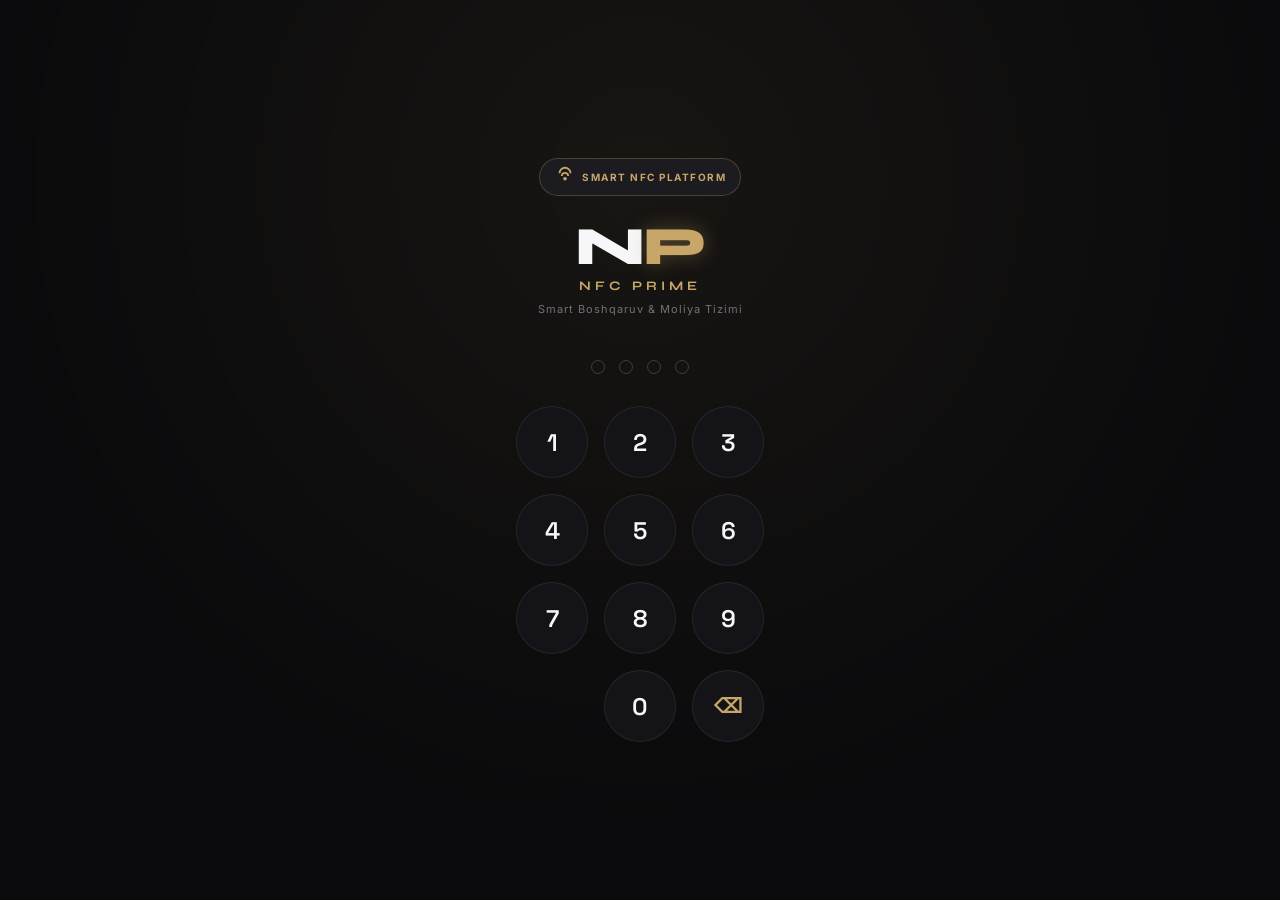
==== commit a7dfcaaf: "Update" ====
--- a/index.html
+++ b/index.html
@@ -3,13 +3,18 @@
 <head>
   <meta charset="UTF-8"/>
   <meta name="viewport" content="width=device-width, initial-scale=1.0, maximum-scale=1.0, user-scalable=no"/>
-  <meta name="theme-color" content="#050505"/>
+  <meta name="theme-color" content="#0a0a0c"/>
   <meta name="apple-mobile-web-app-capable" content="yes"/>
   <meta name="apple-mobile-web-app-status-bar-style" content="black-translucent"/>
   <link rel="apple-touch-icon" href="icon.svg"/>
-  <title>APS — Savdo Boshqaruvi</title>
+  <title>NP — NFC PRIME Boshqaruvi</title>
   
-  <!-- PWA Manifest & Global Styles -->
+  <!-- Google Fonts: Syne, Inter, Space Grotesk -->
+  <link rel="preconnect" href="https://fonts.googleapis.com">
+  <link rel="preconnect" href="https://fonts.gstatic.com" crossorigin>
+  <link href="https://fonts.googleapis.com/css2?family=Inter:wght@300;400;500;600;700;800&family=Space+Grotesk:wght@500;600;700&family=Syne:wght@600;700;800&display=swap" rel="stylesheet">
+
+  <!-- PWA Manifest & Styles -->
   <link rel="manifest" href="manifest.json"/>
   <link rel="stylesheet" href="style.css"/>
 </head>
@@ -21,12 +26,24 @@
   </div>
 
   <!-- ════════════════════════════════════════
-       1. PIN SCREEN
+       1. PIN SCREEN (Security Gateway: 7777)
   ════════════════════════════════════════ -->
   <div id="pin-screen" class="screen active">
+    <div class="pin-brand-badge">
+      <span class="nfc-icon-chip">
+        <svg viewBox="0 0 24 24" width="22" height="22" fill="none" stroke="currentColor" stroke-width="2">
+          <path d="M6 9a6 6 0 0 1 12 0"/>
+          <path d="M8.5 12a3.5 3.5 0 0 1 7 0"/>
+          <circle cx="12" cy="15" r="1" fill="currentColor"/>
+        </svg>
+      </span>
+      <span>SMART NFC PLATFORM</span>
+    </div>
+
     <div class="pin-logo-wrap">
-      <div class="pin-logo">A<span class="p-accent">P</span>S</div>
-      <div class="pin-tagline">Savdo Boshqaruv Tizimi</div>
+      <div class="pin-logo">N<span class="p-accent">P</span></div>
+      <div class="pin-sublogo">NFC PRIME</div>
+      <div class="pin-tagline">Smart Boshqaruv & Moliya Tizimi</div>
     </div>
 
     <div class="pin-dots" id="pin-dots">
@@ -57,7 +74,10 @@
   ════════════════════════════════════════ -->
   <div id="app-screen" class="screen">
     <div class="app-header">
-      <div class="header-logo">A<span class="p-accent">P</span>S</div>
+      <div class="header-left">
+        <div class="header-logo">N<span class="p-accent">P</span></div>
+        <span class="header-badge">PRIME</span>
+      </div>
       <div class="header-right">
         <div class="header-time" id="hdr-time">--:--</div>
         <div class="sync-indicator">
@@ -81,39 +101,56 @@
         <span class="ni-label">Buyurtma</span>
         <span class="nav-badge" id="orders-badge">0</span>
       </button>
+      <button class="nav-item" data-tab="expenses">
+        <span class="ni-icon">💸</span>
+        <span class="ni-label">Xarajat</span>
+      </button>
       <button class="nav-item" data-tab="products">
-        <span class="ni-icon">📦</span>
-        <span class="ni-label">Tovar</span>
+        <span class="ni-icon">💳</span>
+        <span class="ni-label">Ombor</span>
       </button>
       <button class="nav-item" data-tab="clients">
-        <span class="ni-icon">👤</span>
+        <span class="ni-icon">👥</span>
         <span class="ni-label">Mijoz</span>
       </button>
       <button class="nav-item" data-tab="analytics">
         <span class="ni-icon">📈</span>
-        <span class="ni-label">Analitik</span>
+        <span class="ni-label">Analitika</span>
       </button>
     </nav>
   </div>
 
   <!-- ════════════════════════════════════════
-       3. DETAIL: BUYURTMALAR
+       3. DETAIL: BUYURTMALAR (ORDERS)
   ════════════════════════════════════════ -->
   <div id="detail-orders" class="detail-screen">
     <div class="detail-header">
       <button class="back-btn" onclick="closeDetail()">←</button>
-      <div>
-        <div class="detail-title" style="color:var(--text)">📋 Buyurtmalar</div>
+      <div style="flex:1;">
+        <div class="detail-title">📋 NFC Buyurtmalar</div>
         <div class="detail-subtitle" id="orders-detail-subtitle">Yuklanmoqda...</div>
       </div>
-    </div>
-    <div class="detail-body">
-      <p class="sec-label" style="margin-top:24px">Tizimdagi buyurtmalar (Batafsil)</p>
+      <button class="header-action-btn" onclick="showAddOrderForm()">+ Yangi</button>
+    </div>
+    <div class="detail-body">
+      <!-- Search & Filter -->
+      <div class="search-box-wrap">
+        <input type="text" id="orders-search-input" class="search-input" placeholder="Mijoz yoki ID bo'yicha qidirish..." oninput="filterOrdersList()">
+      </div>
+      
+      <div class="filter-chips" id="orders-filter-chips">
+        <button class="chip active" onclick="setOrderFilter('all', this)">Barchasi</button>
+        <button class="chip" onclick="setOrderFilter('Kutilmoqda', this)">⏳ Kutilmoqda</button>
+        <button class="chip" onclick="setOrderFilter('Tayyorlanmoqda', this)">⚡ Ishlanmoqda</button>
+        <button class="chip" onclick="setOrderFilter('Yetkazildi', this)">✓ Yetkazildi</button>
+        <button class="chip" onclick="setOrderFilter('Qaytarildi', this)">↩️ Bekor</button>
+      </div>
+
       <div id="orders-detail-list"></div>
 
-      <p class="sec-label">Oylik statistika</p>
+      <p class="sec-label" style="margin-top:24px">Oylik buyurtmalar statistikasi</p>
       <div class="stat-grid">
-        <div class="stat-card blue">
+        <div class="stat-card gold">
           <div class="sc-icon">📋</div>
           <div class="sc-val" id="orders-stat-total">0</div>
           <div class="sc-label">Jami buyurtmalar</div>
@@ -128,87 +165,125 @@
   </div>
 
   <!-- ════════════════════════════════════════
-       4. DETAIL: TOVARLAR (OMBOR)
+       4. DETAIL: XARAJATLAR (EXPENSES)
+  ════════════════════════════════════════ -->
+  <div id="detail-expenses" class="detail-screen">
+    <div class="detail-header">
+      <button class="back-btn" onclick="closeDetail()">←</button>
+      <div style="flex:1;">
+        <div class="detail-title">💸 Xarajatlar & Chiqimlar</div>
+        <div class="detail-subtitle" id="expenses-detail-subtitle">Yuklanmoqda...</div>
+      </div>
+      <button class="header-action-btn" onclick="showAddExpenseForm()">+ Chiqim</button>
+    </div>
+    <div class="detail-body">
+      <div class="summary-banner" style="background:rgba(255,69,58,0.08); border-color:rgba(255,69,58,0.25); margin-bottom:16px;">
+        <div class="sb-left">
+          <div class="sb-label" style="color:var(--text2)">Jami Operatsion Xarajatlar</div>
+          <div class="sb-val" id="expenses-total-banner" style="color:#ff6b6b">0 UZS</div>
+          <div class="sb-sub" id="expenses-count-banner" style="color:var(--muted)">0 ta xarajat yozuvi</div>
+        </div>
+      </div>
+
+      <p class="sec-label">Xarajat toifalari bo'yicha</p>
+      <div id="expenses-category-breakdown" class="wide-card" style="margin-bottom:16px;"></div>
+
+      <div style="display:flex; justify-content:space-between; align-items:center; margin-bottom:8px;">
+        <p class="sec-label" style="margin:0;">Barcha xarajatlar ro'yxati</p>
+        <button onclick="openDeleteModal('expenses')" class="icon-text-btn">🗑️ O'chirish</button>
+      </div>
+      <div id="expenses-detail-list"></div>
+    </div>
+  </div>
+
+  <!-- ════════════════════════════════════════
+       5. DETAIL: TOVARLAR VA NFC OMBOR
   ════════════════════════════════════════ -->
   <div id="detail-products" class="detail-screen">
     <div class="detail-header">
       <button class="back-btn" onclick="closeDetail()">←</button>
+      <div style="flex:1;">
+        <div class="detail-title">💳 NFC Form Faktorlar & Ombor</div>
+        <div class="detail-subtitle" id="products-detail-subtitle">Yuklanmoqda...</div>
+      </div>
+      <button class="header-action-btn" onclick="showAddStockForm()">📥 Kirim</button>
+    </div>
+    <div class="detail-body">
+      <div class="quick-action-row" style="margin-bottom: 16px;">
+        <button class="btn-primary" onclick="showAddStockForm()">📥 Omborga Tovar Kirim Qilish</button>
+        <button class="btn-secondary" onclick="showAddProductForm()">+ Yangi Form-faktor</button>
+      </div>
+
+      <p class="sec-label">NFC Form Faktorlari (5 xil turi)</p>
+      <div class="wide-card" style="background:var(--surface2); border-color:var(--border2)">
+        <div id="products-detail-list"></div>
+      </div>
+
+      <p class="sec-label">Ombor balansi va aylanma</p>
+      <div class="stat-grid">
+        <div class="stat-card gold">
+          <div class="sc-icon">📦</div>
+          <div class="sc-val" id="products-stat-stock">0</div>
+          <div class="sc-label">Jami kartalar (dona)</div>
+        </div>
+        <div class="stat-card teal">
+          <div class="sc-icon">🚀</div>
+          <div class="sc-val" id="products-stat-chiqim">0</div>
+          <div class="sc-label">Sotilganlar (dona)</div>
+        </div>
+      </div>
+    </div>
+  </div>
+
+  <!-- ════════════════════════════════════════
+       6. DETAIL: MIJOZLAR BAZASI
+  ════════════════════════════════════════ -->
+  <div id="detail-clients" class="detail-screen">
+    <div class="detail-header">
+      <button class="back-btn" onclick="closeDetail()">←</button>
+      <div style="flex:1;">
+        <div class="detail-title">👥 Mijozlar & Brendlar</div>
+        <div class="detail-subtitle" id="clients-detail-subtitle">Yuklanmoqda...</div>
+      </div>
+      <button class="header-action-btn" onclick="showAddClientForm()">+ Mijoz</button>
+    </div>
+    <div class="detail-body">
+      <div class="search-box-wrap">
+        <input type="text" id="clients-search-input" class="search-input" placeholder="Mijoz ismi yoki kompaniya bo'yicha qidirish..." oninput="filterClientsList()">
+      </div>
+
+      <div id="clients-detail-card-wrap"></div>
+
+      <div style="display:flex; justify-content:space-between; align-items:center; margin-top:20px; margin-bottom:8px;">
+        <p class="sec-label" style="margin:0;">Barcha mijozlar</p>
+        <button onclick="openDeleteModal('clients')" class="icon-text-btn">🗑️ O'chirish</button>
+      </div>
+      <div id="clients-detail-list"></div>
+    </div>
+  </div>
+
+  <!-- ════════════════════════════════════════
+       7. DETAIL: QARZLAR (NASIYA)
+  ════════════════════════════════════════ -->
+  <div id="detail-debts" class="detail-screen">
+    <div class="detail-header">
+      <button class="back-btn" onclick="closeDetail()">←</button>
       <div>
-        <div class="detail-title" style="color:var(--text)">📦 Tovarlar ombori</div>
-        <div class="detail-subtitle" id="products-detail-subtitle">Yuklanmoqda...</div>
+        <div class="detail-title">💸 Nasiya & Qarz Daftari</div>
+        <div class="detail-subtitle" id="debts-detail-subtitle">Yuklanmoqda...</div>
       </div>
     </div>
     <div class="detail-body">
       <div style="margin-bottom: 16px;">
-        <button class="btn-primary" onclick="showAddStockForm()">📥 Omborga Tovar Kirim qilish</button>
-      </div>
-
-      <p class="sec-label">Ombor holati</p>
-      <div class="wide-card" style="background:var(--teal-bg);border-color:var(--teal-border)">
-        <div id="products-detail-list"></div>
-      </div>
-
-      <p class="sec-label">Bu oy kirim / chiqim</p>
-      <div class="stat-grid">
-        <div class="stat-card teal">
-          <div class="sc-icon">⬇️</div>
-          <div class="sc-val">+410</div>
-          <div class="sc-label">Kirim (birlik)</div>
-        </div>
-        <div class="stat-card coral">
-          <div class="sc-icon">⬆️</div>
-          <div class="sc-val" id="products-stat-chiqim">−0</div>
-          <div class="sc-label">Chiqim (birlik)</div>
-        </div>
-      </div>
-    </div>
-  </div>
-
-  <!-- ════════════════════════════════════════
-       5. DETAIL: MIJOZLAR
-  ════════════════════════════════════════ -->
-  <div id="detail-clients" class="detail-screen">
-    <div class="detail-header">
-      <button class="back-btn" onclick="closeDetail()">←</button>
-      <div>
-        <div class="detail-title" style="color:var(--text)">👤 Mijozlar bazasi</div>
-        <div class="detail-subtitle" id="clients-detail-subtitle">Yuklanmoqda...</div>
-      </div>
-    </div>
-    <div class="detail-body">
-      <div style="margin-bottom: 16px;">
-        <button class="btn-primary" onclick="showAddClientForm()">👤 Yangi Mijoz Qo'shish</button>
-      </div>
-
-      <div id="clients-detail-card-wrap"></div>
-
-      <p class="sec-label">Barcha mijozlar</p>
-      <div id="clients-detail-list"></div>
-    </div>
-  </div>
-
-  <!-- ════════════════════════════════════════
-       6. DETAIL: QARZLAR (NASIYA)
-  ════════════════════════════════════════ -->
-  <div id="detail-debts" class="detail-screen">
-    <div class="detail-header">
-      <button class="back-btn" onclick="closeDetail()">←</button>
-      <div>
-        <div class="detail-title" style="color:var(--text)">💸 Qarzlar (Nasiya)</div>
-        <div class="detail-subtitle" id="debts-detail-subtitle">Yuklanmoqda...</div>
-      </div>
-    </div>
-    <div class="detail-body">
-      <div style="margin-bottom: 16px;">
-        <button class="btn-primary" style="background:var(--text); color:var(--bg);" onclick="showCollectPaymentForm()">💳 To'lov Qabul Qilish</button>
-      </div>
-
-      <p class="sec-label">Umumiy holat</p>
+        <button class="btn-primary" style="background:var(--gold); color:#000; font-weight:700;" onclick="showCollectPaymentForm()">💳 Qarz To'lovini Qabul Qilish</button>
+      </div>
+
+      <p class="sec-label">Umumiy nasiya holati</p>
       <div class="stat-grid" style="margin-bottom:14px">
         <div class="stat-card orange">
           <div class="sc-icon">👥</div>
           <div class="sc-val" id="debts-stat-count">0</div>
-          <div class="sc-label">Qarzli mijozlar</div>
+          <div class="sc-label">Qarzdor mijozlar</div>
         </div>
         <div class="stat-card orange">
           <div class="sc-icon">💰</div>
@@ -217,45 +292,62 @@
         </div>
       </div>
 
-      <p class="sec-label" style="margin-top:24px">Qarz ro'yxati</p>
-      <div class="wide-card" style="background:var(--orange-bg);border-color:var(--orange-border)">
+      <p class="sec-label" style="margin-top:24px">Qarzdorlar ro'yxati</p>
+      <div class="wide-card" style="background:rgba(255,159,10,0.06); border-color:rgba(255,159,10,0.25)">
         <div id="debts-detail-list"></div>
       </div>
     </div>
   </div>
 
   <!-- ════════════════════════════════════════
-       7. DETAIL: ANALITIKA
+       8. DETAIL: MOLIYA VA ANALITIKA
   ════════════════════════════════════════ -->
   <div id="detail-analytics" class="detail-screen">
     <div class="detail-header">
       <button class="back-btn" onclick="closeDetail()">←</button>
       <div>
-        <div class="detail-title" style="color:var(--text)">📈 Analitika va Grafik</div>
+        <div class="detail-title">📈 Moliya & Biznes Analitika</div>
         <div class="detail-subtitle" id="analytics-detail-subtitle">Yuklanmoqda...</div>
       </div>
     </div>
     <div class="detail-body">
-      <p class="sec-label">Foyda hisobi</p>
-      <div class="wide-card" style="background:var(--green-bg);border-color:var(--green-border)">
-        <div class="info-row">
-          <span class="ir-label">Jami kirim</span>
-          <span class="ir-val" id="analytics-stat-kirim" style="color:var(--text)">0 UZS</span>
-        </div>
-        <div class="info-row">
-          <span class="ir-label">Taxminiy xarajatlar</span>
-          <span class="ir-val" id="analytics-stat-xarajat" style="color:var(--muted)">0 UZS</span>
-        </div>
-        <div class="info-row">
-          <span class="ir-label">Sof foyda (40%)</span>
-          <span class="ir-val" id="analytics-stat-foyda" style="color:var(--text);font-size:16px;font-weight:700;font-family:'Space Grotesk',sans-serif">0 UZS</span>
-        </div>
-      </div>
-
-      <p class="sec-label">Sotuv grafigi</p>
+      <!-- Financial Profit Statement -->
+      <div class="financial-card">
+        <div class="fc-header">
+          <span class="fc-badge">MOLIYAVIY HISOBOT</span>
+          <span class="fc-margin" id="analytics-stat-margin">Marja: 0%</span>
+        </div>
+        <div class="fc-main-row">
+          <div>
+            <div class="fc-label">Haqiqiy Sof Foyda</div>
+            <div class="fc-profit" id="analytics-stat-foyda">0 UZS</div>
+          </div>
+        </div>
+        <div class="fc-divider"></div>
+        <div class="fc-grid">
+          <div class="fc-sub-item">
+            <span class="fcs-label">🟢 Jami Kirim (Tushum):</span>
+            <span class="fcs-val" id="analytics-stat-kirim">0 UZS</span>
+          </div>
+          <div class="fc-sub-item">
+            <span class="fcs-label">🟡 Xomashyo Tannarxi:</span>
+            <span class="fcs-val" id="analytics-stat-tannarx">0 UZS</span>
+          </div>
+          <div class="fc-sub-item">
+            <span class="fcs-label">🔴 Operatsion Chiqimlar:</span>
+            <span class="fcs-val" id="analytics-stat-xarajat">0 UZS</span>
+          </div>
+          <div class="fc-sub-item">
+            <span class="fcs-label">⚖️ Jami Xarajatlar:</span>
+            <span class="fcs-val" id="analytics-stat-all-costs" style="color:#ff6b6b">0 UZS</span>
+          </div>
+        </div>
+      </div>
+
+      <p class="sec-label">Sotuvlar dinamikasi</p>
       <div class="chart-wrap">
         <div class="chart-header">
-          <div class="chart-title">Haftalik sotuv (mln UZS)</div>
+          <div class="chart-title">Sotuv hajmi (mln UZS)</div>
           <div class="chart-tabs">
             <button class="chart-tab active" id="tab-chart-week" onclick="switchChart('week',this)">Hafta</button>
             <button class="chart-tab" id="tab-chart-month" onclick="switchChart('month',this)">Oy</button>
@@ -265,15 +357,15 @@
         <div class="chart-labels" id="chart-labels-detail"></div>
       </div>
 
-      <p class="sec-label font-weight-700">Top sotilgan tovarlar</p>
-      <div class="wide-card" style="background:var(--green-bg);border-color:var(--green-border)">
+      <p class="sec-label">Eng ko'p sotilgan NFC Form Faktorlar</p>
+      <div class="wide-card" style="background:var(--surface2); border-color:var(--border2)">
         <div id="analytics-top-products"></div>
       </div>
     </div>
   </div>
 
   <!-- ════════════════════════════════════════
-       8. DYNAMIC BOTTOM SHEET / MODAL CONTAINER
+       9. DYNAMIC BOTTOM SHEET / MODAL CONTAINER
   ════════════════════════════════════════ -->
   <div id="global-modal" class="modal-backdrop" onclick="handleBackdropClick(event)">
     <div class="modal-sheet">
--- a/style.css
+++ b/style.css
@@ -1,105 +1,112 @@
-@import url('https://fonts.googleapis.com/css2?family=Inter:wght@300;400;500;600;700&family=Space+Grotesk:wght@500;600;700&display=swap');
+@import url('https://fonts.googleapis.com/css2?family=Inter:wght@300;400;500;600;700;800&family=Space+Grotesk:wght@500;600;700&family=Syne:wght@600;700;800&display=swap');
 
 :root {
-  /* ── Dark Theme (Default) ── */
-  --bg:       #050505;
-  --surface:  #111111;
-  --surface2: #181818;
-  --surface3: #222222;
-  --border:   rgba(255,255,255,0.07);
-  --border2:  rgba(255,255,255,0.12);
-  --text:     #f5f5f7;
-  --text2:    #a1a1a6;
-  --muted:    #636366;
-  --accent:   #ffffff;
-  --accent2:  #e5e5ea;
-
-  /* Semantic colors */
-  --blue:        #e5e5ea;
-  --blue-bg:     #121212;
-  --blue-border: rgba(255,255,255,0.09);
-  --blue-text:   #ffffff;
-
-  --teal:        #d1d1d6;
-  --teal-bg:     #141414;
-  --teal-border: rgba(255,255,255,0.08);
-  --teal-text:   #f5f5f7;
-
-  --orange:        #aeaeb2;
-  --orange-bg:     #161616;
-  --orange-border: rgba(255,255,255,0.11);
-  --orange-text:   #ffffff;
-
-  --coral:        #c7c7cc;
-  --coral-bg:     #1c1c1e;
-  --coral-border: rgba(255,255,255,0.10);
-  --coral-text:   #ffffff;
-
-  --green:        #f5f5f7;
-  --green-bg:     #101010;
-  --green-border: rgba(255,255,255,0.08);
-  --green-text:   #ffffff;
-
-  --purple:        #8e8e93;
-  --purple-bg:     #18181a;
-  --purple-border: rgba(255,255,255,0.07);
+  /* ── Luxury Dark Theme (Default: Obsidian & Champagne Gold) ── */
+  --bg:          #0a0a0c;
+  --bg-elevated: #111114;
+  --surface:     #141418;
+  --surface2:    #1b1b20;
+  --surface3:    #24242c;
+  
+  --border:      rgba(255, 255, 255, 0.08);
+  --border2:     rgba(255, 255, 255, 0.15);
+  
+  --text:        #f7f7f9;
+  --text2:       #a1a1aa;
+  --muted:       #71717a;
+  
+  --gold:        #c7a667;
+  --gold-light:  #f0dab2;
+  --gold-dark:   #9e7d3b;
+  --gold-bg:     rgba(199, 166, 103, 0.12);
+  --gold-border: rgba(199, 166, 103, 0.28);
+  --gold-glow:   0 0 20px rgba(199, 166, 103, 0.35);
+
+  --accent:      #c7a667;
+  --accent2:     #e5e5ea;
+
+  /* Semantic Colors */
+  --blue:        #38bdf8;
+  --blue-bg:     rgba(56, 189, 248, 0.1);
+  --blue-border: rgba(56, 189, 248, 0.25);
+  --blue-text:   #38bdf8;
+
+  --teal:        #2dd4bf;
+  --teal-bg:     rgba(45, 212, 191, 0.1);
+  --teal-border: rgba(45, 212, 191, 0.25);
+  --teal-text:   #2dd4bf;
+
+  --orange:        #fb923c;
+  --orange-bg:     rgba(251, 146, 60, 0.1);
+  --orange-border: rgba(251, 146, 60, 0.25);
+  --orange-text:   #fb923c;
+
+  --coral:        #f87171;
+  --coral-bg:     rgba(248, 113, 113, 0.1);
+  --coral-border: rgba(248, 113, 113, 0.25);
+  --coral-text:   #f87171;
+
+  --green:        #34d399;
+  --green-bg:     rgba(52, 211, 153, 0.1);
+  --green-border: rgba(52, 211, 153, 0.25);
+  --green-text:   #34d399;
 
   --radius:    16px;
   --radius-sm: 11px;
   --radius-xs: 8px;
-  --nav-h:     72px;
-  --shadow:    0 10px 30px rgba(0,0,0,0.5);
+  --nav-h:     74px;
+  --shadow:    0 12px 36px rgba(0, 0, 0, 0.6);
 }
 
 /* ── Light Theme ── */
 body.light-theme {
-  --bg:       #f2f2f7;
-  --surface:  #ffffff;
-  --surface2: #f9f9fb;
-  --surface3: #e5e5ea;
-  --border:   rgba(0,0,0,0.08);
-  --border2:  rgba(0,0,0,0.14);
-  --text:     #1c1c1e;
-  --text2:    #48484a;
-  --muted:    #8e8e93;
-  --accent:   #000000;
-  --accent2:  #2c2c2e;
-
-  --blue:        #007aff;
-  --blue-bg:     #eef7ff;
-  --blue-border: rgba(0,122,255,0.15);
-  --blue-text:   #007aff;
-
-  --teal:        #30b0c7;
-  --teal-bg:     #f0fafd;
-  --teal-border: rgba(48,176,199,0.15);
-  --teal-text:   #30b0c7;
-
-  --orange:        #ff9500;
-  --orange-bg:     #fff9f0;
-  --orange-border: rgba(255,149,0,0.15);
-  --orange-text:   #ff9500;
-
-  --coral:        #ff453a;
-  --coral-bg:     #fff5f5;
-  --coral-border: rgba(255,69,58,0.15);
-  --coral-text:   #ff453a;
-
-  --green:        #34c759;
-  --green-bg:     #f2faf5;
-  --green-border: rgba(52,199,89,0.15);
-  --green-text:   #34c759;
-
-  --purple:        #af52de;
-  --purple-bg:     #faf5fe;
-  --purple-border: rgba(175,82,222,0.15);
+  --bg:          #f4f4f7;
+  --bg-elevated: #ffffff;
+  --surface:     #ffffff;
+  --surface2:    #f8f8fb;
+  --surface3:    #e5e5eb;
+  --border:      rgba(0, 0, 0, 0.08);
+  --border2:     rgba(0, 0, 0, 0.15);
+  --text:        #18181b;
+  --text2:       #52525b;
+  --muted:       #a1a1aa;
   
-  --shadow:    0 10px 35px rgba(0,0,0,0.06);
-}
-
-*, *::before, *::after { margin:0; padding:0; box-sizing:border-box; -webkit-tap-highlight-color:transparent; }
-
-html { height:100%; }
+  --gold:        #a37d36;
+  --gold-light:  #78591f;
+  --gold-bg:     rgba(163, 125, 54, 0.1);
+  --gold-border: rgba(163, 125, 54, 0.25);
+  
+  --blue-bg:     #eff6ff;
+  --blue-border: #bfdbfe;
+  --blue-text:   #0284c7;
+
+  --teal-bg:     #f0fdfa;
+  --teal-border: #99f6e4;
+  --teal-text:   #0d9488;
+
+  --orange-bg:     #fff7ed;
+  --orange-border: #fed7aa;
+  --orange-text:   #ea580c;
+
+  --coral-bg:     #fef2f2;
+  --coral-border: #fecaca;
+  --coral-text:   #dc2626;
+
+  --green-bg:     #f0fdf4;
+  --green-border: #bbf7d0;
+  --green-text:   #16a34a;
+
+  --shadow:    0 10px 30px rgba(0, 0, 0, 0.07);
+}
+
+*, *::before, *::after { 
+  margin: 0; 
+  padding: 0; 
+  box-sizing: border-box; 
+  -webkit-tap-highlight-color: transparent; 
+}
+
+html { height: 100%; }
 body {
   background: var(--bg);
   color: var(--text);
@@ -111,921 +118,1164 @@
   transition: background-color 0.3s ease, color 0.3s ease;
 }
 
-/* Custom Scrollbar for mobile panels */
+/* Custom Scrollbars */
 ::-webkit-scrollbar { width: 4px; height: 4px; }
 ::-webkit-scrollbar-track { background: transparent; }
 ::-webkit-scrollbar-thumb { background: rgba(255,255,255,0.15); border-radius: 10px; }
-
 body.light-theme ::-webkit-scrollbar-thumb { background: rgba(0,0,0,0.15); }
 
 /* ───── SCREENS ───── */
-.screen { display:none; flex-direction:column; height:100vh; height:100dvh; overflow:hidden; animation: fadeIn 0.25s ease-out; }
-.screen.active { display:flex; }
+.screen { 
+  display: none; 
+  flex-direction: column; 
+  height: 100vh; 
+  height: 100dvh; 
+  overflow: hidden; 
+  animation: fadeIn 0.25s ease-out; 
+}
+.screen.active { display: flex; }
+
+@keyframes fadeIn {
+  from { opacity: 0; transform: scale(0.99); }
+  to { opacity: 1; transform: scale(1); }
+}
 
 /* ══════════════════════════════════════
-   PIN SCREEN
+   1. PIN SCREEN (7777)
    ══════════════════════════════════════ */
 #pin-screen {
   align-items: center;
   justify-content: center;
-  padding: 32px 24px;
-  background: var(--bg);
-}
-
-.pin-logo-wrap { text-align:center; margin-bottom: 8px; }
+  padding: 24px 20px;
+  background: radial-gradient(circle at 50% 20%, rgba(199, 166, 103, 0.08) 0%, var(--bg) 70%);
+}
+
+.pin-brand-badge {
+  display: inline-flex;
+  align-items: center;
+  gap: 6px;
+  background: var(--surface2);
+  border: 1px solid var(--gold-border);
+  padding: 6px 14px;
+  border-radius: 20px;
+  font-size: 10px;
+  font-weight: 700;
+  letter-spacing: 1.5px;
+  color: var(--gold);
+  margin-bottom: 24px;
+  text-transform: uppercase;
+}
+
+.pin-logo-wrap { 
+  text-align: center; 
+  margin-bottom: 16px; 
+}
+
 .pin-logo {
-  font-family: 'Space Grotesk', sans-serif;
-  font-size: 46px;
-  font-weight: 700;
+  font-family: 'Syne', 'Space Grotesk', sans-serif;
+  font-size: 54px;
+  font-weight: 800;
   letter-spacing: -2px;
   color: var(--text);
   line-height: 1;
 }
-.pin-logo .p-accent { color: var(--text2); }
+.pin-logo .p-accent { 
+  color: var(--gold); 
+  text-shadow: var(--gold-glow);
+}
+
+.pin-sublogo {
+  font-family: 'Syne', sans-serif;
+  font-size: 13px;
+  font-weight: 700;
+  letter-spacing: 4px;
+  color: var(--gold);
+  margin-top: 4px;
+}
+
 .pin-tagline {
   font-size: 11px;
   color: var(--muted);
   text-align: center;
-  letter-spacing: 2px;
-  text-transform: uppercase;
-  margin-bottom: 48px;
-  margin-top: 10px;
-  font-weight: 600;
+  letter-spacing: 1px;
+  margin-top: 8px;
 }
 
 .pin-dots {
   display: flex;
-  gap: 18px;
-  margin-bottom: 44px;
-  transition: transform 0.1s;
+  gap: 14px;
+  margin: 28px 0 32px;
 }
 .pin-dot {
-  width: 14px; height: 14px;
+  width: 14px;
+  height: 14px;
   border-radius: 50%;
-  border: 2px solid var(--border2);
+  border: 1.5px solid var(--gold-border);
   background: transparent;
-  transition: background 0.18s, border-color 0.18s, transform 0.18s;
+  transition: all 0.2s cubic-bezier(0.4, 0, 0.2, 1);
 }
 .pin-dot.filled {
-  background: var(--text);
-  border-color: var(--text);
+  background: var(--gold);
+  border-color: var(--gold);
+  box-shadow: 0 0 12px rgba(199, 166, 103, 0.6);
   transform: scale(1.15);
 }
 .pin-dot.error {
-  border-color: #ff453a;
-  background: #ff453a;
+  background: #ff453a !important;
+  border-color: #ff453a !important;
+  box-shadow: 0 0 12px rgba(255, 69, 58, 0.6);
 }
 
 .pin-keypad {
   display: grid;
-  grid-template-columns: repeat(3, 76px);
-  gap: 14px;
-  margin-bottom: 24px;
+  grid-template-columns: repeat(3, 72px);
+  gap: 16px;
 }
 .pin-key {
-  width: 76px; height: 76px;
+  width: 72px;
+  height: 72px;
   border-radius: 50%;
-  border: 1px solid var(--border2);
+  border: 1px solid var(--border);
   background: var(--surface);
   color: var(--text);
-  font-size: 26px;
   font-family: 'Space Grotesk', sans-serif;
-  font-weight: 600;
-  cursor: pointer;
-  display: flex; align-items: center; justify-content: center;
-  transition: background 0.1s, transform 0.1s;
+  font-size: 24px;
+  font-weight: 600;
+  cursor: pointer;
+  display: flex;
+  align-items: center;
+  justify-content: center;
+  transition: all 0.15s ease;
   user-select: none;
 }
 .pin-key:active {
   background: var(--surface3);
-  transform: scale(0.9);
-}
-.pin-key.del { font-size: 22px; color: var(--text2); }
-.pin-key.empty { background: transparent; border: none; cursor: default; pointer-events:none; }
-
-.pin-hint { font-size: 11px; color: var(--muted); text-align: center; letter-spacing: 0.5px; }
-.pin-hint b { color: var(--accent); font-weight:600; }
+  border-color: var(--gold);
+  transform: scale(0.92);
+}
+.pin-key.empty { background: transparent; border-color: transparent; cursor: default; }
+.pin-key.del { font-size: 20px; color: var(--gold); }
 
 /* ══════════════════════════════════════
-   APP SCREEN
+   2. APP HEADER & LAYOUT
    ══════════════════════════════════════ */
-#app-screen { background: var(--bg); }
-
 .app-header {
+  height: 56px;
+  background: rgba(10, 10, 12, 0.85);
+  backdrop-filter: blur(20px);
+  -webkit-backdrop-filter: blur(20px);
+  border-bottom: 1px solid var(--border);
   display: flex;
   align-items: center;
   justify-content: space-between;
-  padding: 16px 20px 14px;
-  background: var(--surface);
-  border-bottom: 1px solid var(--border);
+  padding: 0 16px;
   flex-shrink: 0;
-}
+  z-index: 10;
+}
+body.light-theme .app-header {
+  background: rgba(255, 255, 255, 0.85);
+}
+
+.header-left {
+  display: flex;
+  align-items: center;
+  gap: 8px;
+}
+
 .header-logo {
+  font-family: 'Syne', 'Space Grotesk', sans-serif;
+  font-size: 22px;
+  font-weight: 800;
+  letter-spacing: -1px;
+  color: var(--text);
+}
+.header-logo .p-accent { color: var(--gold); }
+
+.header-badge {
+  font-family: 'Syne', sans-serif;
+  font-size: 9px;
+  font-weight: 800;
+  letter-spacing: 1.5px;
+  padding: 2px 7px;
+  border-radius: 6px;
+  background: var(--gold-bg);
+  color: var(--gold);
+  border: 1px solid var(--gold-border);
+}
+
+.header-right {
+  display: flex;
+  align-items: center;
+  gap: 12px;
+}
+.header-time {
   font-family: 'Space Grotesk', sans-serif;
-  font-weight: 700;
-  font-size: 24px;
-  color: var(--text);
-  letter-spacing: -0.5px;
-}
-.header-logo .p-accent { color: var(--accent); }
-.header-right { display: flex; align-items: center; gap: 10px; }
-.header-time { font-size: 13px; color: var(--text2); font-family:'Space Grotesk',sans-serif; font-weight:600; }
+  font-size: 13px;
+  font-weight: 600;
+  color: var(--text2);
+}
 .sync-indicator {
-  display: flex; align-items:center; gap:5px;
-  font-size: 11px; color: var(--text2);
-  background: rgba(255,255,255,0.05);
-  border: 1px solid rgba(255,255,255,0.1);
-  border-radius: 20px;
-  padding: 4px 10px;
-}
-body.light-theme .sync-indicator {
-  background: rgba(0,0,0,0.03);
-  border: 1px solid rgba(0,0,0,0.08);
+  display: flex;
+  align-items: center;
+  gap: 5px;
+  font-size: 11px;
+  color: var(--gold);
+  font-weight: 600;
+  background: var(--gold-bg);
+  padding: 3px 8px;
+  border-radius: 12px;
+  border: 1px solid var(--gold-border);
 }
 .sync-dot {
-  width: 6px; height: 6px; border-radius: 50%;
-  background: var(--text);
-  animation: pulse-dot 2.5s infinite;
-}
-@keyframes pulse-dot { 0%,100%{opacity:1;} 50%{opacity:0.35;} }
+  width: 6px;
+  height: 6px;
+  border-radius: 50%;
+  background: var(--gold);
+  box-shadow: 0 0 6px var(--gold);
+  animation: pulseDot 2s infinite;
+}
+@keyframes pulseDot {
+  0%, 100% { opacity: 1; transform: scale(1); }
+  50% { opacity: 0.4; transform: scale(0.8); }
+}
 
 .app-body {
   flex: 1;
   overflow-y: auto;
-  overflow-x: hidden;
-  padding: 16px 16px calc(var(--nav-h) + 24px);
+  padding: 16px 16px calc(var(--nav-h) + 16px);
   -webkit-overflow-scrolling: touch;
-  overscroll-behavior: contain;
-}
-
-/* Section label */
+}
+
+/* ══════════════════════════════════════
+   3. BOTTOM NAVIGATION BAR
+   ══════════════════════════════════════ */
+.bottom-nav {
+  position: fixed;
+  bottom: 0;
+  left: 0;
+  right: 0;
+  height: var(--nav-h);
+  background: rgba(14, 14, 18, 0.9);
+  backdrop-filter: blur(24px);
+  -webkit-backdrop-filter: blur(24px);
+  border-top: 1px solid var(--border);
+  display: flex;
+  align-items: center;
+  justify-content: space-around;
+  padding: 0 4px calc(env(safe-area-inset-bottom, 0px) + 2px);
+  z-index: 100;
+}
+body.light-theme .bottom-nav {
+  background: rgba(255, 255, 255, 0.92);
+}
+
+.nav-item {
+  flex: 1;
+  max-width: 68px;
+  display: flex;
+  flex-direction: column;
+  align-items: center;
+  justify-content: center;
+  gap: 3px;
+  background: transparent;
+  border: none;
+  color: var(--muted);
+  cursor: pointer;
+  position: relative;
+  padding: 6px 0;
+  transition: all 0.2s ease;
+}
+.nav-item.active {
+  color: var(--gold);
+}
+.ni-icon {
+  font-size: 19px;
+  line-height: 1;
+  transition: transform 0.2s ease;
+}
+.nav-item.active .ni-icon {
+  transform: translateY(-2px) scale(1.1);
+}
+.ni-label {
+  font-size: 9.5px;
+  font-weight: 600;
+  letter-spacing: 0.2px;
+}
+.nav-badge {
+  position: absolute;
+  top: 2px;
+  right: 12px;
+  background: #ff453a;
+  color: #fff;
+  font-size: 9px;
+  font-weight: 700;
+  padding: 1px 5px;
+  border-radius: 10px;
+  min-width: 16px;
+  height: 16px;
+  display: flex;
+  align-items: center;
+  justify-content: center;
+}
+
+/* Floating Action Button (FAB) */
+.fab {
+  position: fixed;
+  bottom: calc(var(--nav-h) + 14px);
+  right: 16px;
+  width: 52px;
+  height: 52px;
+  border-radius: 50%;
+  background: linear-gradient(135deg, var(--gold-light), var(--gold-dark));
+  color: #000;
+  font-size: 28px;
+  font-weight: 300;
+  border: none;
+  cursor: pointer;
+  box-shadow: 0 8px 24px rgba(199, 166, 103, 0.45);
+  display: flex;
+  align-items: center;
+  justify-content: center;
+  z-index: 90;
+  transition: transform 0.2s ease, box-shadow 0.2s ease;
+}
+.fab:active {
+  transform: scale(0.92);
+}
+
+/* ══════════════════════════════════════
+   4. CARDS, BANNERS & STATS
+   ══════════════════════════════════════ */
+.summary-banner {
+  background: linear-gradient(135deg, rgba(199, 166, 103, 0.15) 0%, rgba(20, 20, 24, 0.8) 100%);
+  border: 1px solid var(--gold-border);
+  border-radius: var(--radius);
+  padding: 18px 20px;
+  display: flex;
+  justify-content: space-between;
+  align-items: flex-start;
+  margin-bottom: 16px;
+  box-shadow: var(--shadow);
+}
+.sb-left { flex: 1; }
+.sb-label {
+  font-size: 11px;
+  font-weight: 600;
+  color: var(--gold);
+  text-transform: uppercase;
+  letter-spacing: 1px;
+  margin-bottom: 4px;
+}
+.sb-val {
+  font-family: 'Space Grotesk', sans-serif;
+  font-size: 26px;
+  font-weight: 700;
+  color: var(--text);
+  line-height: 1.1;
+}
+.sb-sub {
+  font-size: 11px;
+  color: var(--text2);
+  margin-top: 4px;
+}
+.sb-date {
+  font-size: 11px;
+  color: var(--text2);
+  font-weight: 500;
+}
+
+.theme-toggle-btn {
+  background: var(--surface2);
+  border: 1px solid var(--border);
+  color: var(--text);
+  width: 32px;
+  height: 32px;
+  border-radius: 50%;
+  font-size: 14px;
+  cursor: pointer;
+  display: flex;
+  align-items: center;
+  justify-content: center;
+}
+
 .sec-label {
-  font-size: 10px;
-  font-weight: 700;
-  letter-spacing: 1.5px;
+  font-size: 11px;
+  font-weight: 700;
+  color: var(--muted);
   text-transform: uppercase;
-  color: var(--muted);
-  margin-bottom: 12px;
-  margin-top: 26px;
-  padding-left: 2px;
-}
-.sec-label:first-child { margin-top: 0; }
-
-/* ── SUMMARY BANNER ── */
-.summary-banner {
-  background: var(--surface2);
-  border: 1px solid var(--border2);
-  border-radius: var(--radius);
-  padding: 20px;
-  margin-bottom: 16px;
-  display: flex;
-  align-items: center;
-  justify-content: space-between;
-}
-.sb-left .sb-label { font-size:11px; color:var(--muted); text-transform:uppercase; letter-spacing:1px; margin-bottom:4px; font-weight: 600; }
-.sb-left .sb-val {
-  font-family: 'Space Grotesk',sans-serif;
-  font-size: 30px;
-  font-weight: 700;
-  color: var(--text);
-  letter-spacing: -0.5px;
-}
-.sb-left .sb-sub { font-size:12px; color:var(--text2); margin-top:3px; }
-.sb-right { text-align:right; }
-.sb-badge {
-  display:inline-block;
-  background: rgba(255,255,255,0.08);
-  border: 1px solid rgba(255,255,255,0.15);
-  color: var(--text);
-  font-size:11px; font-weight:600;
-  padding: 4px 10px;
-  border-radius: 20px;
-  margin-bottom: 6px;
-}
-body.light-theme .sb-badge {
-  background: rgba(0,0,0,0.05);
-  border: 1px solid rgba(0,0,0,0.1);
-}
-.sb-right .sb-date { font-size:11px; color:var(--muted); font-weight: 500; }
-
-/* ── STAT GRID ── */
+  letter-spacing: 1.2px;
+  margin: 18px 0 8px 2px;
+}
+
+/* Stat Grid */
 .stat-grid {
   display: grid;
   grid-template-columns: 1fr 1fr;
-  gap: 12px;
+  gap: 10px;
+  margin-bottom: 12px;
 }
 .stat-card {
   background: var(--surface);
   border: 1px solid var(--border);
-  border-radius: var(--radius);
-  padding: 16px;
-  cursor: pointer;
-  transition: transform 0.1s, border-color 0.2s;
+  border-radius: var(--radius-sm);
+  padding: 14px;
+  cursor: pointer;
+  transition: transform 0.15s ease, border-color 0.15s ease;
   position: relative;
   overflow: hidden;
 }
-.stat-card::after {
-  content: '';
-  position: absolute;
-  top: 0; left: 0; right: 0;
-  height: 3px;
-  opacity: 0.5;
-}
-.stat-card:active { transform: scale(0.96); }
-.stat-card .sc-icon { font-size: 22px; margin-bottom: 12px; }
-.stat-card .sc-val {
+.stat-card:active {
+  transform: scale(0.98);
+}
+.stat-card.gold { border-color: var(--gold-border); background: var(--gold-bg); }
+.stat-card.blue { border-color: var(--blue-border); background: var(--blue-bg); }
+.stat-card.teal { border-color: var(--teal-border); background: var(--teal-bg); }
+.stat-card.orange { border-color: var(--orange-border); background: var(--orange-bg); }
+.stat-card.green { border-color: var(--green-border); background: var(--green-bg); }
+.stat-card.coral { border-color: var(--coral-border); background: var(--coral-bg); }
+
+.sc-icon { font-size: 18px; margin-bottom: 6px; }
+.sc-val {
   font-family: 'Space Grotesk', sans-serif;
-  font-size: 24px;
-  font-weight: 700;
-  color: var(--text);
-  line-height: 1;
-  margin-bottom: 4px;
-}
-.stat-card .sc-label { font-size: 11px; color: var(--text2); font-weight: 500; }
-.stat-card .sc-delta {
+  font-size: 18px;
+  font-weight: 700;
+  color: var(--text);
+  line-height: 1.2;
+}
+.sc-label {
+  font-size: 11px;
+  color: var(--text2);
+  margin-top: 2px;
+  font-weight: 500;
+}
+.sc-delta {
   font-size: 10px;
-  margin-top: 10px;
-  font-weight: 600;
-  display:inline-flex;
-  align-items:center;
-  gap:3px;
-  padding: 2px 8px;
-  border-radius: 12px;
-  background: rgba(255,255,255,0.06);
-  color: var(--text2);
-}
-body.light-theme .stat-card .sc-delta {
-  background: rgba(0,0,0,0.04);
-}
-
-.stat-card.blue   { border-color:var(--border2); background:var(--surface2);   }
-.stat-card.teal   { border-color:var(--border2); background:var(--surface2);   }
-.stat-card.orange { border-color:var(--border2); background:var(--surface2); }
-.stat-card.coral  { border-color:var(--border2); background:var(--surface2);  }
-.stat-card.green  { border-color:var(--border2); background:var(--surface2);  }
-
-.stat-card.blue::after   { background:var(--blue-text); }
-.stat-card.teal::after   { background:var(--teal-text); }
-.stat-card.orange::after { background:var(--orange-text); }
-.stat-card.coral::after  { background:var(--coral-text); }
-.stat-card.green::after  { background:var(--green-text); }
-
-/* ── MODULE CARDS ── */
-.module-list { display: flex; flex-direction: column; gap: 10px; }
-.module-card {
-  display: flex;
-  align-items: center;
-  gap: 14px;
-  background: var(--surface);
-  border: 1px solid var(--border);
-  border-radius: var(--radius);
-  padding: 16px;
-  cursor: pointer;
-  transition: transform 0.12s, background 0.15s;
-}
-.module-card:active { transform: scale(0.98); background: var(--surface2); }
-.module-card .mc-icon {
-  width: 46px; height: 46px;
-  border-radius: 12px;
-  display: flex; align-items:center; justify-content:center;
-  font-size: 20px;
-  flex-shrink: 0;
-}
-.module-card .mc-body { flex: 1; min-width:0; }
-.module-card .mc-title { font-size: 15px; font-weight: 600; color: var(--text); }
-.module-card .mc-sub { font-size: 11px; color: var(--muted); margin-top: 3px; white-space:nowrap; overflow:hidden; text-overflow:ellipsis; }
-.module-card .mc-right { display:flex; align-items:center; gap:8px; flex-shrink:0; }
-.mc-badge {
-  font-size: 10px; font-weight: 600;
-  padding: 3px 10px;
-  border-radius: 20px;
-}
-.mc-arrow { color: var(--muted); font-size: 18px; }
-
-.module-card.blue   .mc-icon { background:var(--surface2); }
-.module-card.teal   .mc-icon { background:var(--surface2); }
-.module-card.coral  .mc-icon { background:var(--surface2); }
-.module-card.orange .mc-icon { background:var(--surface2); }
-.module-card.green  .mc-icon { background:var(--surface2); }
-
-.mc-badge.blue   { background:var(--surface2); color:var(--text); border:1px solid var(--border); }
-.mc-badge.teal   { background:var(--surface2); color:var(--text); border:1px solid var(--border); }
-.mc-badge.coral  { background:var(--surface2); color:var(--text); border:1px solid var(--border); }
-.mc-badge.orange { background:var(--surface2); color:var(--text); border:1px solid var(--border); }
-.mc-badge.green  { background:var(--surface2); color:var(--text); border:1px solid var(--border); }
-
-/* ── WIDE CARD ── */
+  color: var(--gold);
+  margin-top: 4px;
+  font-weight: 600;
+}
+
+/* Wide Card */
 .wide-card {
   background: var(--surface);
   border: 1px solid var(--border);
   border-radius: var(--radius);
-  padding: 18px;
-  margin-bottom: 10px;
-}
-
-/* ── CLOUD STATUS CARD ── */
-.cloud-card {
+  padding: 14px 16px;
+  margin-bottom: 12px;
+}
+
+/* Module list */
+.module-list {
+  display: flex;
+  flex-direction: column;
+  gap: 8px;
+}
+.module-card {
   background: var(--surface);
   border: 1px solid var(--border);
-  border-radius: var(--radius);
-  padding: 16px;
-  display: flex;
-  align-items: center;
-  gap: 14px;
-}
-.cloud-card .cc-icon { font-size: 26px; }
-.cloud-card .cc-body { flex:1; }
-.cloud-card .cc-title { font-size: 14px; font-weight: 600; margin-bottom: 3px; }
-.cloud-card .cc-sub { font-size: 11px; color: var(--muted); }
-.online-badge {
-  font-size: 11px; font-weight: 600;
-  padding: 4px 12px;
-  border-radius: 20px;
-  background: rgba(255,255,255,0.06);
-  color: var(--text2);
-  border: 1px solid var(--border);
-  white-space:nowrap;
-}
-body.light-theme .online-badge {
-  background: rgba(0,0,0,0.03);
-}
-
-/* ── DETAIL SCREENS ── */
-.detail-screen { display:none; flex-direction:column; height:100vh; height:100dvh; overflow:hidden; animation: slideUp 0.3s cubic-bezier(0.1, 0.9, 0.2, 1); }
-.detail-screen.active { display:flex; }
+  border-radius: var(--radius-sm);
+  padding: 12px 14px;
+  display: flex;
+  align-items: center;
+  gap: 12px;
+  cursor: pointer;
+  transition: all 0.15s ease;
+}
+.module-card:active {
+  background: var(--surface2);
+  transform: translateX(3px);
+}
+.mc-icon { font-size: 22px; }
+.mc-body { flex: 1; }
+.mc-title {
+  font-size: 13px;
+  font-weight: 600;
+  color: var(--text);
+}
+.mc-sub {
+  font-size: 11px;
+  color: var(--text2);
+  margin-top: 2px;
+}
+.mc-right {
+  display: flex;
+  align-items: center;
+  gap: 6px;
+}
+.mc-badge {
+  font-size: 10px;
+  font-weight: 700;
+  padding: 2px 7px;
+  border-radius: 10px;
+  background: var(--surface3);
+  color: var(--text2);
+}
+.mc-badge.gold { background: var(--gold-bg); color: var(--gold); border: 1px solid var(--gold-border); }
+.mc-badge.blue { background: var(--blue-bg); color: var(--blue-text); }
+.mc-badge.teal { background: var(--teal-bg); color: var(--teal-text); }
+.mc-badge.coral { background: var(--coral-bg); color: var(--coral-text); }
+.mc-badge.orange { background: var(--orange-bg); color: var(--orange-text); }
+.mc-arrow { color: var(--muted); font-size: 16px; }
+
+/* ══════════════════════════════════════
+   5. DETAIL SCREENS
+   ══════════════════════════════════════ */
+.detail-screen {
+  display: none;
+  flex-direction: column;
+  position: fixed;
+  inset: 0;
+  background: var(--bg);
+  z-index: 120;
+  overflow: hidden;
+  animation: slideInRight 0.2s ease-out;
+}
+.detail-screen.active { display: flex; }
+
+@keyframes slideInRight {
+  from { transform: translateX(100%); }
+  to { transform: translateX(0); }
+}
 
 .detail-header {
-  display: flex;
-  align-items: center;
-  gap: 14px;
-  padding: 16px;
-  background: var(--surface);
+  height: 56px;
+  background: rgba(10, 10, 12, 0.9);
+  backdrop-filter: blur(20px);
+  -webkit-backdrop-filter: blur(20px);
   border-bottom: 1px solid var(--border);
+  display: flex;
+  align-items: center;
+  gap: 12px;
+  padding: 0 16px;
   flex-shrink: 0;
 }
+body.light-theme .detail-header {
+  background: rgba(255, 255, 255, 0.92);
+}
+
 .back-btn {
-  width: 40px; height: 40px;
+  background: var(--surface2);
+  border: 1px solid var(--border);
+  color: var(--text);
+  width: 34px;
+  height: 34px;
   border-radius: 50%;
-  border: 1px solid var(--border2);
-  background: var(--surface2);
-  color: var(--text);
-  font-size: 20px;
-  cursor: pointer;
-  display: flex; align-items:center; justify-content:center;
+  font-size: 16px;
+  cursor: pointer;
+  display: flex;
+  align-items: center;
+  justify-content: center;
   flex-shrink: 0;
-  transition: background 0.1s;
-}
-.back-btn:active { background: var(--surface3); }
+}
+.back-btn:active { transform: scale(0.92); }
+
 .detail-title {
-  font-family: 'Space Grotesk', sans-serif;
-  font-size: 18px;
-  font-weight: 700;
-}
-.detail-subtitle { font-size: 11px; color: var(--muted); margin-top:2px; font-weight: 500; }
+  font-size: 15px;
+  font-weight: 700;
+  color: var(--text);
+  line-height: 1.2;
+}
+.detail-subtitle {
+  font-size: 11px;
+  color: var(--text2);
+}
+
+.header-action-btn {
+  background: var(--gold-bg);
+  color: var(--gold);
+  border: 1px solid var(--gold-border);
+  padding: 6px 12px;
+  border-radius: 16px;
+  font-size: 11px;
+  font-weight: 700;
+  cursor: pointer;
+  flex-shrink: 0;
+}
+
 .detail-body {
   flex: 1;
   overflow-y: auto;
-  padding: 16px 16px 50px;
+  padding: 16px;
   -webkit-overflow-scrolling: touch;
 }
 
-/* ── FLOW STEPS ── */
-.flow-steps { display: flex; flex-direction: column; }
-.flow-step {
-  display: flex;
-  gap: 14px;
-  padding-bottom: 22px;
-  position: relative;
-}
-.flow-step:last-child { padding-bottom: 0; }
-.flow-step:not(:last-child)::before {
-  content: '';
-  position: absolute;
-  left: 20px; top: 42px;
-  width: 2px;
-  height: calc(100% - 22px);
-  background: var(--border);
-}
-.step-dot {
-  width: 40px; height: 40px;
-  border-radius: 50%;
-  display: flex; align-items:center; justify-content:center;
-  font-size: 18px;
+/* ══════════════════════════════════════
+   6. ORDERS & NFC CARDS LISTINGS
+   ══════════════════════════════════════ */
+.search-box-wrap {
+  margin-bottom: 10px;
+}
+.search-input {
+  width: 100%;
+  background: var(--surface);
+  border: 1px solid var(--border);
+  border-radius: var(--radius-sm);
+  padding: 10px 14px;
+  font-size: 13px;
+  color: var(--text);
+  font-family: inherit;
+  outline: none;
+  transition: border-color 0.2s ease;
+}
+.search-input:focus {
+  border-color: var(--gold);
+}
+
+.filter-chips {
+  display: flex;
+  gap: 6px;
+  overflow-x: auto;
+  padding-bottom: 10px;
+  margin-bottom: 8px;
+}
+.chip {
+  background: var(--surface2);
+  border: 1px solid var(--border);
+  color: var(--text2);
+  padding: 6px 12px;
+  border-radius: 14px;
+  font-size: 11px;
+  font-weight: 600;
+  cursor: pointer;
+  white-space: nowrap;
+  transition: all 0.15s ease;
+}
+.chip.active {
+  background: var(--gold-bg);
+  border-color: var(--gold);
+  color: var(--gold);
+}
+
+.order-item {
+  display: flex;
+  align-items: center;
+  gap: 12px;
+  padding: 12px 0;
+  border-bottom: 1px solid var(--border);
+}
+.order-item:last-child { border-bottom: none; }
+
+.oi-avatar {
+  width: 40px;
+  height: 40px;
+  border-radius: 10px;
+  background: var(--surface3);
+  color: var(--text);
+  font-family: 'Space Grotesk', sans-serif;
+  font-size: 15px;
+  font-weight: 700;
+  display: flex;
+  align-items: center;
+  justify-content: center;
   flex-shrink: 0;
-  border: 1px solid;
+  border: 1px solid var(--border);
+}
+
+.oi-body { flex: 1; min-width: 0; }
+.oi-header-row {
+  display: flex;
+  align-items: center;
+  gap: 6px;
+}
+.oi-id {
+  font-size: 10px;
+  font-weight: 700;
+  color: var(--gold);
+  background: var(--gold-bg);
+  padding: 1px 5px;
+  border-radius: 4px;
+}
+.oi-name {
+  font-size: 13px;
+  font-weight: 600;
+  color: var(--text);
+  white-space: nowrap;
+  overflow: hidden;
+  text-overflow: ellipsis;
+}
+.oi-detail {
+  font-size: 11px;
+  color: var(--text2);
   margin-top: 2px;
-  position:relative;
-  z-index:1;
-}
-.step-content { flex: 1; padding-top:4px; }
-.step-title { font-size: 14px; font-weight: 600; margin-bottom: 4px; }
-.step-desc { font-size: 12px; color: var(--muted); line-height: 1.5; }
-
-/* ── INFO ROW ── */
-.info-row {
-  display: flex;
-  align-items: center;
-  justify-content: space-between;
-  padding: 14px 0;
-  border-bottom: 1px solid var(--border);
-  gap: 10px;
-}
-.info-row:last-child { border-bottom:none; padding-bottom:0; }
-.info-row:first-child { padding-top:0; }
-.ir-label { font-size: 12px; color: var(--text2); flex-shrink:0; }
-.ir-val { font-size: 13px; font-weight: 600; text-align:right; }
-
-/* ── ORDER LIST ITEM ── */
-.order-item {
-  display: flex;
-  align-items: center;
-  gap: 14px;
-  padding: 14px 0;
-  border-bottom: 1px solid var(--border);
-  cursor: pointer;
-}
-.order-item:last-child { border-bottom:none; }
-.order-item:first-child { padding-top:0; }
-.oi-avatar {
-  width: 40px; height: 40px;
-  border-radius: 50%;
-  display: flex; align-items:center; justify-content:center;
-  font-size: 16px;
-  font-weight: 700;
-  flex-shrink:0;
-}
-.oi-body { flex:1; min-width:0; }
-.oi-name { font-size:14px; font-weight:600; }
-.oi-detail { font-size:11px; color:var(--muted); margin-top:3px; }
-.oi-right { text-align:right; flex-shrink:0; }
-.oi-sum { font-size:14px; font-weight:700; font-family:'Space Grotesk',sans-serif; }
-
-.status-pill {
-  font-size:10px; font-weight:700;
-  padding:3px 8px; border-radius:12px;
-  display:inline-block; margin-top:4px;
-  text-transform: uppercase;
-  letter-spacing: 0.5px;
-}
-.status-pending  { background:rgba(255,255,255,0.06);  color:var(--text2);  }
-.status-sent     { background:rgba(255,255,255,0.08);  color:var(--text);  }
-.status-done     { background:rgba(255,255,255,0.12);  color:var(--text);  }
-.status-debt     { background:rgba(255,255,255,0.05);  color:var(--muted);  }
-
-body.light-theme .status-pending { background: rgba(0,0,0,0.05); }
-body.light-theme .status-sent { background: rgba(0,0,0,0.07); }
-body.light-theme .status-done { background: rgba(0,0,0,0.1); }
-body.light-theme .status-debt { background: rgba(0,0,0,0.04); }
-
-/* ── CHART ── */
-.chart-wrap {
-  padding: 18px;
-  background: var(--surface2);
-  border: 1px solid var(--border);
-  border-radius: var(--radius);
-  margin-bottom: 10px;
-}
-.chart-header { display: flex; justify-content: space-between; align-items: center; margin-bottom: 14px; }
-.chart-title { font-size:13px; font-weight:600; color:var(--text2); }
-.chart-tabs { display:flex; gap:6px; }
-.chart-tab {
-  font-size:10px; font-weight:700; padding:4px 10px; border-radius:8px;
-  cursor:pointer; border:1px solid var(--border); background:transparent;
-  color:var(--muted); transition:all 0.15s;
-  text-transform: uppercase;
-}
-.chart-tab.active { background:var(--text); color:var(--bg); border-color:var(--text); }
-.chart-bars-wrap {
-  display: flex; align-items: flex-end; gap: 8px;
-  height: 100px; padding-top:8px;
-}
-.bar {
-  flex: 1; border-radius: 4px 4px 0 0;
-  transition: height 0.4s cubic-bezier(.34,1.56,.64,1), opacity 0.2s;
-  min-height: 4px; cursor:pointer;
-  position:relative;
-}
-.bar.today { outline: 1px solid rgba(255,255,255,0.3); }
-body.light-theme .bar.today { outline: 1px solid rgba(0,0,0,0.2); }
-.chart-labels {
-  display: flex;
-  justify-content: space-between;
+  white-space: nowrap;
+  overflow: hidden;
+  text-overflow: ellipsis;
+}
+.oi-specs {
   font-size: 10px;
   color: var(--muted);
-  margin-top: 8px;
-  font-weight: 600;
-  padding: 0 4px;
-}
-
-/* ── PRODUCT ITEM ── */
+  margin-top: 2px;
+}
+.oi-right {
+  text-align: right;
+  flex-shrink: 0;
+}
+.oi-sum {
+  font-family: 'Space Grotesk', sans-serif;
+  font-size: 13px;
+  font-weight: 700;
+  color: var(--text);
+}
+.status-pill {
+  display: inline-flex;
+  align-items: center;
+  gap: 4px;
+  font-size: 10px;
+  font-weight: 700;
+  padding: 2px 7px;
+  border-radius: 8px;
+  margin-top: 3px;
+}
+.status-pending { background: rgba(251, 146, 60, 0.15); color: #fb923c; }
+.status-prep    { background: rgba(56, 189, 248, 0.15); color: #38bdf8; }
+.status-sent    { background: rgba(168, 85, 247, 0.15); color: #c084fc; }
+.status-done    { background: rgba(52, 211, 153, 0.15); color: #34d399; }
+.status-debt    { background: rgba(248, 113, 113, 0.15); color: #f87171; }
+
+/* Substrate preview chips */
+.substrate-pill {
+  display: inline-flex;
+  align-items: center;
+  gap: 4px;
+  font-size: 9.5px;
+  font-weight: 600;
+  padding: 2px 6px;
+  border-radius: 6px;
+  border: 1px solid var(--border);
+}
+.sub-black { background: #141416; color: #fff; border-color: rgba(255,255,255,0.2); }
+.sub-white { background: #f7f7f7; color: #000; border-color: rgba(0,0,0,0.15); }
+.sub-mini  { background: #222228; color: var(--gold); border-color: var(--gold-border); }
+
+/* Product Listing in Ombor */
 .product-item {
-  display:flex; align-items:center; gap:14px;
-  padding:14px 0; border-bottom:1px solid var(--border);
-}
-.product-item:last-child { border-bottom:none; }
-.product-item:first-child { padding-top:0; }
+  display: flex;
+  align-items: center;
+  gap: 12px;
+  padding: 12px 0;
+  border-bottom: 1px solid var(--border);
+}
+.product-item:last-child { border-bottom: none; }
+
 .pi-icon {
-  width:42px; height:42px; border-radius:10px;
-  display:flex; align-items:center; justify-content:center;
-  font-size:20px; flex-shrink:0;
-  background:var(--surface3); border:1px solid var(--border);
-}
-.pi-body { flex:1; }
-.pi-name { font-size:14px; font-weight:600; }
-.pi-unit { font-size:11px; color:var(--muted); margin-top:2px; }
-.pi-right { text-align:right; }
-.pi-stock { font-size:15px; font-weight:700; font-family:'Space Grotesk',sans-serif; }
-.pi-price { font-size:10px; color:var(--muted); margin-top:3px; }
-.pi-low { color: #ff453a !important; font-weight: 700; }
+  width: 44px;
+  height: 44px;
+  border-radius: 10px;
+  background: var(--surface2);
+  border: 1px solid var(--border);
+  display: flex;
+  align-items: center;
+  justify-content: center;
+  font-size: 20px;
+  flex-shrink: 0;
+}
+.pi-body { flex: 1; min-width: 0; }
+.pi-name {
+  font-size: 13px;
+  font-weight: 600;
+  color: var(--text);
+}
+.pi-unit {
+  font-size: 11px;
+  color: var(--text2);
+  margin-top: 1px;
+}
+.pi-cost-hint {
+  font-size: 10px;
+  color: var(--gold);
+  margin-top: 2px;
+}
+.pi-right {
+  text-align: right;
+  flex-shrink: 0;
+}
+.pi-stock {
+  font-family: 'Space Grotesk', sans-serif;
+  font-size: 14px;
+  font-weight: 700;
+}
+.pi-price {
+  font-size: 11px;
+  color: var(--text2);
+  margin-top: 1px;
+}
 .low-indicator {
-  font-size:9px; font-weight:700; padding:2px 6px; border-radius:8px;
-  background:rgba(255,69,58,0.15); color:#ff453a; display:inline-block;
-  margin-top:4px; text-transform: uppercase;
-}
-
-/* ── CLIENT CARD ── */
-.client-header-card {
-  background: var(--surface2);
-  border: 1px solid var(--border2);
+  font-size: 9.5px;
+  font-weight: 700;
+  padding: 1px 6px;
+  border-radius: 4px;
+  margin-top: 3px;
+  display: inline-block;
+}
+
+/* ══════════════════════════════════════
+   7. FINANCIAL STATEMENT & ANALYTICS
+   ══════════════════════════════════════ */
+.financial-card {
+  background: linear-gradient(135deg, rgba(199, 166, 103, 0.12) 0%, rgba(20, 20, 24, 0.95) 100%);
+  border: 1px solid var(--gold-border);
   border-radius: var(--radius);
   padding: 18px;
-  margin-bottom: 10px;
-  display:flex; align-items:center; gap:14px;
-}
-.client-avatar {
-  width: 56px; height: 56px;
+  margin-bottom: 16px;
+  box-shadow: var(--shadow);
+}
+.fc-header {
+  display: flex;
+  justify-content: space-between;
+  align-items: center;
+  margin-bottom: 12px;
+}
+.fc-badge {
+  font-size: 10px;
+  font-weight: 800;
+  letter-spacing: 1.5px;
+  color: var(--gold);
+}
+.fc-margin {
+  font-family: 'Space Grotesk', sans-serif;
+  font-size: 12px;
+  font-weight: 700;
+  background: var(--gold-bg);
+  color: var(--gold);
+  border: 1px solid var(--gold-border);
+  padding: 3px 8px;
+  border-radius: 10px;
+}
+.fc-label {
+  font-size: 12px;
+  color: var(--text2);
+  font-weight: 500;
+}
+.fc-profit {
+  font-family: 'Space Grotesk', sans-serif;
+  font-size: 30px;
+  font-weight: 800;
+  color: var(--gold);
+  text-shadow: var(--gold-glow);
+  margin: 4px 0 10px;
+}
+.fc-divider {
+  height: 1px;
+  background: var(--border);
+  margin: 12px 0;
+}
+.fc-grid {
+  display: grid;
+  grid-template-columns: 1fr 1fr;
+  gap: 10px;
+}
+.fc-sub-item {
+  display: flex;
+  flex-direction: column;
+  gap: 2px;
+}
+.fcs-label { font-size: 10.5px; color: var(--text2); }
+.fcs-val {
+  font-family: 'Space Grotesk', sans-serif;
+  font-size: 13px;
+  font-weight: 700;
+  color: var(--text);
+}
+
+/* Charts */
+.chart-wrap {
+  background: var(--surface);
+  border: 1px solid var(--border);
+  border-radius: var(--radius);
+  padding: 16px;
+  margin-bottom: 16px;
+}
+.chart-header {
+  display: flex;
+  justify-content: space-between;
+  align-items: center;
+  margin-bottom: 16px;
+}
+.chart-title {
+  font-size: 12px;
+  font-weight: 600;
+  color: var(--text);
+}
+.chart-tabs {
+  display: flex;
+  background: var(--surface2);
+  padding: 2px;
+  border-radius: 8px;
+  border: 1px solid var(--border);
+}
+.chart-tab {
+  background: transparent;
+  border: none;
+  color: var(--muted);
+  padding: 4px 10px;
+  font-size: 11px;
+  font-weight: 600;
+  border-radius: 6px;
+  cursor: pointer;
+}
+.chart-tab.active {
+  background: var(--gold-bg);
+  color: var(--gold);
+}
+.chart-bars-wrap {
+  height: 120px;
+  display: flex;
+  align-items: flex-end;
+  justify-content: space-between;
+  gap: 8px;
+  padding: 10px 4px 0;
+}
+.bar {
+  flex: 1;
+  background: var(--muted);
+  border-radius: 4px 4px 0 0;
+  min-height: 4px;
+  transition: height 0.4s ease, background-color 0.2s ease;
+  position: relative;
+}
+.bar.today {
+  background: linear-gradient(180deg, var(--gold-light), var(--gold-dark));
+  box-shadow: 0 0 10px rgba(199, 166, 103, 0.4);
+}
+.chart-labels {
+  display: flex;
+  justify-content: space-between;
+  margin-top: 8px;
+  font-size: 10px;
+  color: var(--muted);
+  padding: 0 4px;
+}
+
+/* ══════════════════════════════════════
+   8. FORMS & INPUTS (DYNAMIC PRICING & MODALS)
+   ══════════════════════════════════════ */
+.modal-backdrop {
+  display: none;
+  position: fixed;
+  inset: 0;
+  background: rgba(0, 0, 0, 0.7);
+  backdrop-filter: blur(12px);
+  -webkit-backdrop-filter: blur(12px);
+  z-index: 200;
+  align-items: flex-end;
+  opacity: 0;
+  transition: opacity 0.2s ease;
+}
+.modal-backdrop.active {
+  opacity: 1;
+}
+
+.modal-sheet {
+  width: 100%;
+  max-height: 90vh;
+  background: var(--bg-elevated);
+  border: 1px solid var(--border2);
+  border-radius: 20px 20px 0 0;
+  display: flex;
+  flex-direction: column;
+  box-shadow: 0 -10px 40px rgba(0, 0, 0, 0.7);
+  transform: translateY(100%);
+  transition: transform 0.25s cubic-bezier(0.33, 1, 0.68, 1);
+}
+.modal-backdrop.active .modal-sheet {
+  transform: translateY(0);
+}
+
+.modal-header {
+  padding: 16px 20px;
+  border-bottom: 1px solid var(--border);
+  display: flex;
+  align-items: center;
+  justify-content: space-between;
+}
+.modal-header h3 {
+  font-size: 16px;
+  font-weight: 700;
+  color: var(--text);
+}
+.modal-close {
+  background: var(--surface2);
+  border: 1px solid var(--border);
+  color: var(--text2);
+  width: 28px;
+  height: 28px;
   border-radius: 50%;
-  display:flex; align-items:center; justify-content:center;
-  font-size: 24px; font-weight: 700;
-  color: #fff; flex-shrink:0;
-  border: 2px solid rgba(255,255,255,0.2);
-}
-.client-name { font-size:17px; font-weight:700; }
-.client-phone { font-size:12px; color:var(--muted); margin-top:4px; font-weight: 500; }
-.client-address { font-size:11px; color:var(--text2); margin-top:2px; }
-
-/* ── DEBT ROW ── */
-.debt-row {
-  display:flex; align-items:center; gap:14px;
-  padding:14px 0; border-bottom:1px solid var(--border);
-}
-.debt-row:last-child { border-bottom:none; }
-.debt-row:first-child { padding-top:0; }
-.dr-rank {
-  width:30px; height:30px; border-radius:50%;
-  display:flex; align-items:center; justify-content:center;
-  font-size:12px; font-weight:700; flex-shrink:0;
-}
-.dr-body { flex:1; }
-.dr-name { font-size:14px; font-weight:600; }
-.dr-date { font-size:10px; color:var(--muted); margin-top:2px; }
-.dr-amount {
-  font-size:14px; font-weight:700;
-  font-family:'Space Grotesk',sans-serif;
-}
-
-/* ── FAB ── */
-.fab {
+  font-size: 18px;
+  cursor: pointer;
+  display: flex;
+  align-items: center;
+  justify-content: center;
+}
+
+.modal-body {
+  padding: 18px 20px;
+  overflow-y: auto;
+  -webkit-overflow-scrolling: touch;
+}
+
+.form-group {
+  margin-bottom: 14px;
+}
+.form-label {
+  display: block;
+  font-size: 11.5px;
+  font-weight: 600;
+  color: var(--text2);
+  margin-bottom: 6px;
+}
+.form-hint {
+  font-size: 10px;
+  color: var(--gold);
+  margin-top: 4px;
+}
+
+.form-input, .form-select {
+  width: 100%;
+  background: var(--surface);
+  border: 1px solid var(--border);
+  border-radius: var(--radius-sm);
+  padding: 10px 14px;
+  font-size: 13px;
+  color: var(--text);
+  font-family: inherit;
+  outline: none;
+  transition: border-color 0.2s ease;
+}
+.form-input:focus, .form-select:focus {
+  border-color: var(--gold);
+}
+
+.form-grid-2 {
+  display: grid;
+  grid-template-columns: 1fr 1fr;
+  gap: 10px;
+}
+
+.dynamic-price-box {
+  background: var(--surface2);
+  border: 1px solid var(--gold-border);
+  padding: 14px;
+  border-radius: var(--radius-sm);
+  margin: 16px 0;
+}
+.dp-row {
+  display: flex;
+  justify-content: space-between;
+  align-items: center;
+  font-size: 12px;
+  color: var(--text2);
+  margin-bottom: 6px;
+}
+.dp-row:last-child { margin-bottom: 0; }
+.dp-total-val {
+  font-family: 'Space Grotesk', sans-serif;
+  font-size: 18px;
+  font-weight: 800;
+  color: var(--gold);
+}
+
+.btn-primary {
+  width: 100%;
+  background: linear-gradient(135deg, var(--gold-light), var(--gold-dark));
+  color: #000;
+  border: none;
+  border-radius: var(--radius-sm);
+  padding: 13px;
+  font-size: 13px;
+  font-weight: 700;
+  font-family: inherit;
+  cursor: pointer;
+  box-shadow: 0 4px 18px rgba(199, 166, 103, 0.3);
+  transition: transform 0.15s ease, opacity 0.15s ease;
+}
+.btn-primary:active { transform: scale(0.98); opacity: 0.9; }
+
+.btn-secondary {
+  width: 100%;
+  background: var(--surface2);
+  color: var(--text);
+  border: 1px solid var(--border);
+  border-radius: var(--radius-sm);
+  padding: 11px;
+  font-size: 12px;
+  font-weight: 600;
+  cursor: pointer;
+  margin-top: 8px;
+}
+
+.btn-telegram {
+  background: #229ed9;
+  color: #fff;
+  border: none;
+  box-shadow: 0 4px 14px rgba(34, 158, 217, 0.35);
+}
+
+.quick-action-row {
+  display: grid;
+  grid-template-columns: 1fr 1fr;
+  gap: 8px;
+}
+
+.icon-text-btn {
+  background: transparent;
+  border: none;
+  color: var(--text2);
+  font-size: 11px;
+  font-weight: 600;
+  cursor: pointer;
+}
+
+/* Toast */
+.toast {
   position: fixed;
   bottom: calc(var(--nav-h) + 16px);
-  right: 18px;
-  width: 56px; height: 56px;
-  border-radius: 50%;
-  background: var(--accent);
-  color: var(--bg);
-  font-size: 28px;
-  border: none;
-  cursor: pointer;
-  display: flex; align-items:center; justify-content:center;
-  box-shadow: 0 6px 20px rgba(0,0,0,0.35);
-  z-index: 90;
-  transition: transform 0.1s;
-  font-weight: 500;
-}
-.fab:active { transform:scale(0.9); }
-
-/* ── BOTTOM NAV ── */
-.bottom-nav {
-  position: fixed;
-  bottom: 0; left: 0; right: 0;
-  background: var(--surface);
-  border-top: 1px solid var(--border);
-  display: flex;
-  z-index: 100;
-  height: var(--nav-h);
-  padding-bottom: env(safe-area-inset-bottom, 0px);
-}
-.nav-item {
-  flex: 1;
-  display: flex; flex-direction: column;
-  align-items: center; justify-content:center;
-  padding: 8px 0;
-  cursor: pointer; border: none;
-  background: transparent;
-  color: var(--muted);
-  font-size: 10px;
-  font-family: 'Inter', sans-serif;
-  gap: 4px;
-  transition: color 0.15s;
-  position: relative;
-  font-weight: 500;
-}
-.nav-item .ni-icon { font-size: 20px; line-height:1; }
-.nav-item.active { color: var(--accent); }
-.nav-item.active::before {
-  content:'';
-  position:absolute;
-  top:0; left:50%;
-  transform: translateX(-50%);
-  width:28px; height:2px;
-  background:var(--accent);
-}
-.nav-badge {
-  position:absolute;
-  top:6px; right:calc(50% - 18px);
-  width:16px; height:16px;
-  border-radius:50%;
-  background:var(--text);
-  color:var(--bg);
-  font-size:9px; font-weight:700;
-  display:flex; align-items:center; justify-content:center;
-  border:2px solid var(--surface);
-}
-
-/* ── TOAST ── */
-.toast {
-  position: fixed;
-  bottom: calc(var(--nav-h) + 20px);
-  left: 50%; transform: translateX(-50%) translateY(16px);
-  background: var(--surface2);
-  border: 1px solid var(--border2);
-  color: var(--text);
-  font-size: 13px;
-  padding: 12px 20px;
-  border-radius: 30px;
-  white-space: nowrap;
+  left: 50%;
+  transform: translateX(-50%) translateY(50px);
+  background: rgba(20, 20, 24, 0.95);
+  backdrop-filter: blur(16px);
+  border: 1px solid var(--gold-border);
+  color: var(--text);
+  padding: 10px 18px;
+  border-radius: 20px;
+  font-size: 12px;
+  font-weight: 600;
+  z-index: 999;
   opacity: 0;
-  transition: opacity 0.25s, transform 0.25s;
-  z-index: 200;
   pointer-events: none;
-  max-width: calc(100vw - 32px);
-  text-align:center;
-  font-weight: 500;
-  box-shadow: var(--shadow);
-}
-.toast.show { opacity: 1; transform: translateX(-50%) translateY(0); }
-
-/* ── INSTALL APP BANNER ── */
-.install-app-banner {
-  display: flex;
-  align-items: center;
-  justify-content: space-between;
-  background: var(--surface2);
-  border: 1px solid var(--border2);
-  border-radius: var(--radius-sm);
-  padding: 12px 16px;
-  margin-bottom: 14px;
-  animation: fadeIn 0.3s ease-out;
-}
-.install-app-banner-info {
-  display: flex;
-  align-items: center;
-  gap: 10px;
-}
-.install-app-banner-logo {
-  font-size: 24px;
-}
-.install-app-banner-text h4 {
-  font-size: 13px;
-  font-weight: 600;
-}
-.install-app-banner-text p {
-  font-size: 11px;
-  color: var(--muted);
-}
-.btn-install {
-  background: var(--text);
-  color: var(--bg);
-  border: none;
-  font-size: 11px;
-  font-weight: 700;
-  padding: 6px 14px;
-  border-radius: 12px;
-  cursor: pointer;
-  transition: transform 0.1s;
-}
-.btn-install:active {
-  transform: scale(0.95);
-}
-
-/* ── OFFLINE STATUS BANNER ── */
+  box-shadow: 0 8px 24px rgba(0,0,0,0.5);
+  transition: all 0.25s cubic-bezier(0.33, 1, 0.68, 1);
+  max-width: 90%;
+  text-align: center;
+}
+.toast.show {
+  transform: translateX(-50%) translateY(0);
+  opacity: 1;
+}
+
+/* Offline banner */
 .offline-banner {
   display: none;
-  align-items: center;
-  justify-content: center;
-  gap: 8px;
   background: #ff453a;
   color: #fff;
-  font-size: 12px;
-  font-weight: 600;
-  padding: 8px 16px;
   text-align: center;
-  position: sticky;
-  top: 0;
-  z-index: 500;
-  width: 100%;
-}
-.offline-banner.active {
-  display: flex;
-}
-
-/* ── REUSABLE MODAL (iOS Bottom Sheet Style) ── */
-.modal-backdrop {
-  position: fixed;
-  top: 0; left: 0; right: 0; bottom: 0;
-  background: rgba(0,0,0,0.8);
-  backdrop-filter: blur(10px);
-  -webkit-backdrop-filter: blur(10px);
-  z-index: 1000;
-  display: none;
-  align-items: flex-end;
-  justify-content: center;
-  opacity: 0;
-  transition: opacity 0.2s ease-out;
-}
-.modal-backdrop.active {
-  display: flex;
-  opacity: 1;
-}
-.modal-sheet {
-  background: var(--surface);
-  border-top: 1px solid var(--border2);
-  width: 100%;
-  max-width: 520px;
-  border-radius: 20px 20px 0 0;
-  padding: 24px 20px calc(24px + env(safe-area-inset-bottom, 0px));
-  box-shadow: 0 -10px 40px rgba(0,0,0,0.6);
-  transform: translateY(100%);
-  transition: transform 0.25s cubic-bezier(0.15, 0.75, 0.5, 1);
-  max-height: 85vh;
-  display: flex;
-  flex-direction: column;
-}
-.modal-backdrop.active .modal-sheet {
-  transform: translateY(0);
-}
-.modal-header {
-  display: flex;
-  align-items: center;
-  justify-content: space-between;
-  margin-bottom: 20px;
-  flex-shrink: 0;
-}
-.modal-header h3 {
-  font-family: 'Space Grotesk', sans-serif;
-  font-size: 20px;
-  font-weight: 700;
-}
-.modal-close {
-  background: var(--surface2);
-  border: 1px solid var(--border);
-  color: var(--text);
-  width: 34px; height: 34px;
-  border-radius: 50%;
-  font-size: 20px;
-  cursor: pointer;
-  display: flex; align-items:center; justify-content:center;
-}
-.modal-body {
-  overflow-y: auto;
-  flex: 1;
-  padding-bottom: 12px;
-}
-
-/* ── FORM ELEMENTS ── */
-.form-group {
-  margin-bottom: 16px;
-}
-.form-label {
-  font-size: 11px;
-  font-weight: 700;
-  color: var(--text2);
-  text-transform: uppercase;
-  letter-spacing: 1px;
-  margin-bottom: 8px;
-  display: block;
-}
-.form-input, .form-select {
-  width: 100%;
-  background: var(--surface2);
-  border: 1px solid var(--border2);
-  border-radius: var(--radius-sm);
-  color: var(--text);
-  padding: 13px 14px;
-  font-size: 14px;
-  font-family: 'Inter', sans-serif;
-  transition: border-color 0.15s, background 0.15s;
-  outline: none;
-}
-.form-input:focus, .form-select:focus {
-  border-color: var(--text);
-  background: var(--surface3);
-}
-.btn-primary {
-  background: var(--accent);
-  color: var(--bg);
-  border: none;
-  border-radius: var(--radius-sm);
-  padding: 14px;
-  font-size: 14px;
-  font-weight: 700;
-  width: 100%;
-  cursor: pointer;
-  transition: opacity 0.1s, transform 0.1s;
-  font-family: 'Inter', sans-serif;
-  text-align: center;
-}
-.btn-primary:active {
-  transform: scale(0.98);
-  opacity: 0.9;
-}
-.btn-secondary {
-  background: transparent;
-  color: var(--text2);
-  border: 1px solid var(--border2);
-  border-radius: var(--radius-sm);
-  padding: 12px;
-  font-size: 13px;
-  font-weight: 600;
-  width: 100%;
-  cursor: pointer;
-  margin-top: 8px;
-  font-family: 'Inter', sans-serif;
-  text-align: center;
-}
-
-/* ── THEME SWITCH PANEL ── */
-.theme-switch-wrap {
-  display: flex;
-  align-items: center;
-  gap: 12px;
-}
-.theme-toggle-btn {
-  width: 40px; height: 40px;
-  border-radius: 50%;
-  border: 1px solid var(--border2);
-  background: var(--surface2);
-  color: var(--text);
-  font-size: 18px;
-  cursor: pointer;
-  display: flex; align-items:center; justify-content:center;
-  transition: background 0.1s, transform 0.1s;
-}
-.theme-toggle-btn:active {
-  transform: scale(0.95);
-}
-
-/* ── SKELETON LOADER ── */
+  padding: 6px;
+  font-size: 11px;
+  font-weight: 600;
+}
+.offline-banner.active { display: block; }
+
+/* Skeleton */
 .skeleton {
   background: linear-gradient(90deg, var(--surface2) 25%, var(--surface3) 50%, var(--surface2) 75%);
   background-size: 200% 100%;
-  animation: loading-shimmer 1.5s infinite;
-  border-radius: var(--radius-xs);
-}
-.skeleton-text {
-  height: 14px;
-  margin-bottom: 8px;
-  width: 100%;
-}
-.skeleton-title {
-  height: 20px;
+  animation: skeletonPulse 1.5s infinite;
+  border-radius: var(--radius-sm);
   margin-bottom: 12px;
-  width: 60%;
-}
-.skeleton-card {
-  height: 80px;
-  border-radius: var(--radius);
-  margin-bottom: 10px;
-}
-@keyframes loading-shimmer {
+}
+.skeleton-title { height: 28px; width: 60%; margin-bottom: 16px; }
+.skeleton-card { height: 110px; width: 100%; }
+
+@keyframes skeletonPulse {
   0% { background-position: 200% 0; }
   100% { background-position: -200% 0; }
 }
-
-/* ── RESPONSIVE ── */
-@media (max-width:360px) {
-  .stat-card .sc-val { font-size:20px; }
-  .pin-key { width:68px; height:68px; font-size:22px; }
-  .pin-keypad { grid-template-columns:repeat(3, 68px); }
-  .sb-left .sb-val { font-size:26px; }
-}
-
-/* Animations */
-@keyframes fadeIn {
-  from { opacity: 0; transform: translateY(4px); }
-  to { opacity: 1; transform: translateY(0); }
-}
-@keyframes slideUp {
-  from { transform: translateY(100%); }
-  to { transform: translateY(0); }
-}
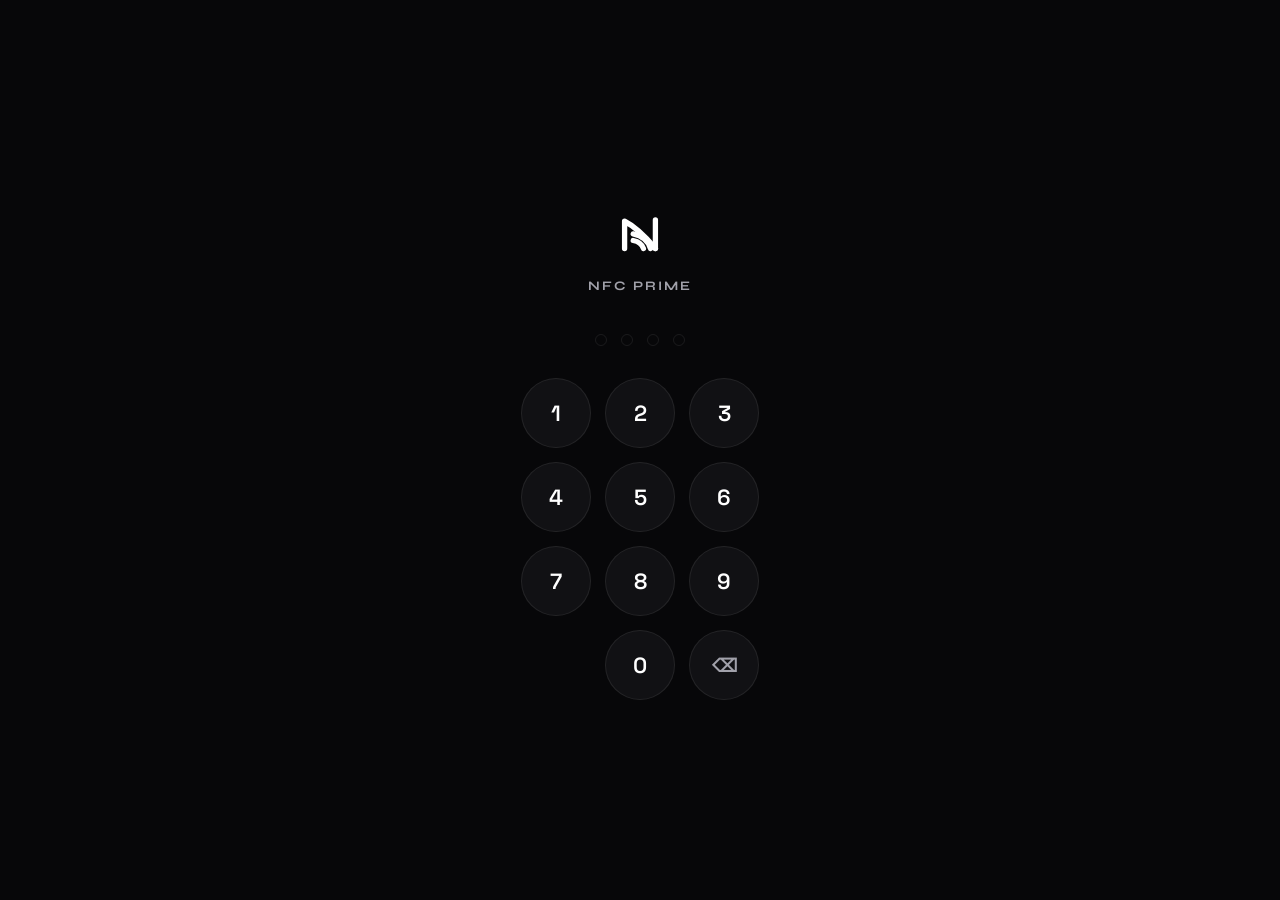
==== commit d067a8df: "Update" ====
--- a/index.html
+++ b/index.html
@@ -3,18 +3,16 @@
 <head>
   <meta charset="UTF-8"/>
   <meta name="viewport" content="width=device-width, initial-scale=1.0, maximum-scale=1.0, user-scalable=no"/>
-  <meta name="theme-color" content="#0a0a0c"/>
+  <meta name="theme-color" content="#070709"/>
   <meta name="apple-mobile-web-app-capable" content="yes"/>
   <meta name="apple-mobile-web-app-status-bar-style" content="black-translucent"/>
   <link rel="apple-touch-icon" href="icon.svg"/>
-  <title>NP — NFC PRIME Boshqaruvi</title>
+  <title>NFC PRIME — Boshqaruv</title>
   
-  <!-- Google Fonts: Syne, Inter, Space Grotesk -->
   <link rel="preconnect" href="https://fonts.googleapis.com">
   <link rel="preconnect" href="https://fonts.gstatic.com" crossorigin>
-  <link href="https://fonts.googleapis.com/css2?family=Inter:wght@300;400;500;600;700;800&family=Space+Grotesk:wght@500;600;700&family=Syne:wght@600;700;800&display=swap" rel="stylesheet">
-
-  <!-- PWA Manifest & Styles -->
+  <link href="https://fonts.googleapis.com/css2?family=Inter:wght@300;400;500;600;700&family=Space+Grotesk:wght@500;600;700&family=Syne:wght@600;700;800&display=swap" rel="stylesheet">
+
   <link rel="manifest" href="manifest.json"/>
   <link rel="stylesheet" href="style.css"/>
 </head>
@@ -22,28 +20,23 @@
 
   <!-- Offline status indicator -->
   <div id="offline-banner" class="offline-banner">
-    <span>⚠️ Tarmoq aloqasi mavjud emas (Oflayn rejim)</span>
-  </div>
-
-  <!-- ════════════════════════════════════════
-       1. PIN SCREEN (Security Gateway: 7777)
+    <span>Tarmoq aloqasi yo'q (Oflayn)</span>
+  </div>
+
+  <!-- ════════════════════════════════════════
+       1. PIN SCREEN (7777)
   ════════════════════════════════════════ -->
   <div id="pin-screen" class="screen active">
-    <div class="pin-brand-badge">
-      <span class="nfc-icon-chip">
-        <svg viewBox="0 0 24 24" width="22" height="22" fill="none" stroke="currentColor" stroke-width="2">
-          <path d="M6 9a6 6 0 0 1 12 0"/>
-          <path d="M8.5 12a3.5 3.5 0 0 1 7 0"/>
-          <circle cx="12" cy="15" r="1" fill="currentColor"/>
+    <div class="pin-logo-wrap">
+      <div class="pin-brand-icon">
+        <svg viewBox="0 0 512 512" width="68" height="68" stroke="currentColor" fill="none" stroke-width="40" stroke-linecap="round" stroke-linejoin="round">
+          <path d="M 140, 365 L 140, 160 C 190, 185 275, 250 372, 365" />
+          <path d="M 372, 150 L 372, 365" />
+          <path d="M 205, 255 C 265, 268 318, 308 335, 365" />
+          <path d="M 205, 305 C 242, 312 272, 334 282, 365" />
         </svg>
-      </span>
-      <span>SMART NFC PLATFORM</span>
-    </div>
-
-    <div class="pin-logo-wrap">
-      <div class="pin-logo">N<span class="p-accent">P</span></div>
-      <div class="pin-sublogo">NFC PRIME</div>
-      <div class="pin-tagline">Smart Boshqaruv & Moliya Tizimi</div>
+      </div>
+      <div class="pin-tagline">NFC PRIME</div>
     </div>
 
     <div class="pin-dots" id="pin-dots">
@@ -75,21 +68,25 @@
   <div id="app-screen" class="screen">
     <div class="app-header">
       <div class="header-left">
-        <div class="header-logo">N<span class="p-accent">P</span></div>
-        <span class="header-badge">PRIME</span>
+        <div class="header-logo-icon">
+          <svg viewBox="0 0 512 512" width="24" height="24" stroke="currentColor" fill="none" stroke-width="42" stroke-linecap="round" stroke-linejoin="round">
+            <path d="M 140, 365 L 140, 160 C 190, 185 275, 250 372, 365" />
+            <path d="M 372, 150 L 372, 365" />
+            <path d="M 205, 255 C 265, 268 318, 308 335, 365" />
+            <path d="M 205, 305 C 242, 312 272, 334 282, 365" />
+          </svg>
+        </div>
+        <span class="header-brand-name">NFC PRIME</span>
       </div>
       <div class="header-right">
         <div class="header-time" id="hdr-time">--:--</div>
-        <div class="sync-indicator">
-          <div class="sync-dot"></div>
-          <span>Jonli</span>
-        </div>
+        <button class="theme-toggle-btn" id="theme-toggle-btn" onclick="toggleTheme()" title="Mavzu">☀️</button>
       </div>
     </div>
 
     <div class="app-body" id="app-body"></div>
 
-    <button class="fab" id="fab-btn" title="Yangi kiritish">+</button>
+    <button class="fab" id="fab-btn" title="Qo'shish">+</button>
 
     <nav class="bottom-nav">
       <button class="nav-item active" data-tab="dashboard">
@@ -99,7 +96,7 @@
       <button class="nav-item" data-tab="orders">
         <span class="ni-icon">📋</span>
         <span class="ni-label">Buyurtma</span>
-        <span class="nav-badge" id="orders-badge">0</span>
+        <span class="nav-badge" id="orders-badge" style="display:none;">0</span>
       </button>
       <button class="nav-item" data-tab="expenses">
         <span class="ni-icon">💸</span>
@@ -127,40 +124,25 @@
     <div class="detail-header">
       <button class="back-btn" onclick="closeDetail()">←</button>
       <div style="flex:1;">
-        <div class="detail-title">📋 NFC Buyurtmalar</div>
+        <div class="detail-title">Buyurtmalar</div>
         <div class="detail-subtitle" id="orders-detail-subtitle">Yuklanmoqda...</div>
       </div>
       <button class="header-action-btn" onclick="showAddOrderForm()">+ Yangi</button>
     </div>
     <div class="detail-body">
-      <!-- Search & Filter -->
       <div class="search-box-wrap">
-        <input type="text" id="orders-search-input" class="search-input" placeholder="Mijoz yoki ID bo'yicha qidirish..." oninput="filterOrdersList()">
+        <input type="text" id="orders-search-input" class="search-input" placeholder="Qidirish..." oninput="filterOrdersList()">
       </div>
       
       <div class="filter-chips" id="orders-filter-chips">
         <button class="chip active" onclick="setOrderFilter('all', this)">Barchasi</button>
-        <button class="chip" onclick="setOrderFilter('Kutilmoqda', this)">⏳ Kutilmoqda</button>
-        <button class="chip" onclick="setOrderFilter('Tayyorlanmoqda', this)">⚡ Ishlanmoqda</button>
-        <button class="chip" onclick="setOrderFilter('Yetkazildi', this)">✓ Yetkazildi</button>
-        <button class="chip" onclick="setOrderFilter('Qaytarildi', this)">↩️ Bekor</button>
+        <button class="chip" onclick="setOrderFilter('Kutilmoqda', this)">Kutilmoqda</button>
+        <button class="chip" onclick="setOrderFilter('Tayyorlanmoqda', this)">Ishlanmoqda</button>
+        <button class="chip" onclick="setOrderFilter('Yetkazildi', this)">Yetkazildi</button>
+        <button class="chip" onclick="setOrderFilter('Qaytarildi', this)">Bekor</button>
       </div>
 
       <div id="orders-detail-list"></div>
-
-      <p class="sec-label" style="margin-top:24px">Oylik buyurtmalar statistikasi</p>
-      <div class="stat-grid">
-        <div class="stat-card gold">
-          <div class="sc-icon">📋</div>
-          <div class="sc-val" id="orders-stat-total">0</div>
-          <div class="sc-label">Jami buyurtmalar</div>
-        </div>
-        <div class="stat-card teal">
-          <div class="sc-icon">✅</div>
-          <div class="sc-val" id="orders-stat-done">0</div>
-          <div class="sc-label">Yetkazilganlar</div>
-        </div>
-      </div>
     </div>
   </div>
 
@@ -171,25 +153,21 @@
     <div class="detail-header">
       <button class="back-btn" onclick="closeDetail()">←</button>
       <div style="flex:1;">
-        <div class="detail-title">💸 Xarajatlar & Chiqimlar</div>
+        <div class="detail-title">Xarajatlar</div>
         <div class="detail-subtitle" id="expenses-detail-subtitle">Yuklanmoqda...</div>
       </div>
       <button class="header-action-btn" onclick="showAddExpenseForm()">+ Chiqim</button>
     </div>
     <div class="detail-body">
-      <div class="summary-banner" style="background:rgba(255,69,58,0.08); border-color:rgba(255,69,58,0.25); margin-bottom:16px;">
-        <div class="sb-left">
-          <div class="sb-label" style="color:var(--text2)">Jami Operatsion Xarajatlar</div>
-          <div class="sb-val" id="expenses-total-banner" style="color:#ff6b6b">0 UZS</div>
-          <div class="sb-sub" id="expenses-count-banner" style="color:var(--muted)">0 ta xarajat yozuvi</div>
-        </div>
-      </div>
-
-      <p class="sec-label">Xarajat toifalari bo'yicha</p>
-      <div id="expenses-category-breakdown" class="wide-card" style="margin-bottom:16px;"></div>
+      <div class="summary-banner">
+        <div class="sb-label">Jami Chiqimlar</div>
+        <div class="sb-val" id="expenses-total-banner">0 UZS</div>
+      </div>
+
+      <div id="expenses-category-breakdown" class="wide-card" style="margin-bottom:12px;"></div>
 
       <div style="display:flex; justify-content:space-between; align-items:center; margin-bottom:8px;">
-        <p class="sec-label" style="margin:0;">Barcha xarajatlar ro'yxati</p>
+        <p class="sec-label" style="margin:0;">Chiqimlar ro'yxati</p>
         <button onclick="openDeleteModal('expenses')" class="icon-text-btn">🗑️ O'chirish</button>
       </div>
       <div id="expenses-detail-list"></div>
@@ -197,64 +175,44 @@
   </div>
 
   <!-- ════════════════════════════════════════
-       5. DETAIL: TOVARLAR VA NFC OMBOR
+       5. DETAIL: OMBOR (PRODUCTS)
   ════════════════════════════════════════ -->
   <div id="detail-products" class="detail-screen">
     <div class="detail-header">
       <button class="back-btn" onclick="closeDetail()">←</button>
       <div style="flex:1;">
-        <div class="detail-title">💳 NFC Form Faktorlar & Ombor</div>
+        <div class="detail-title">Ombor & Kartalar</div>
         <div class="detail-subtitle" id="products-detail-subtitle">Yuklanmoqda...</div>
       </div>
-      <button class="header-action-btn" onclick="showAddStockForm()">📥 Kirim</button>
-    </div>
-    <div class="detail-body">
-      <div class="quick-action-row" style="margin-bottom: 16px;">
-        <button class="btn-primary" onclick="showAddStockForm()">📥 Omborga Tovar Kirim Qilish</button>
-        <button class="btn-secondary" onclick="showAddProductForm()">+ Yangi Form-faktor</button>
-      </div>
-
-      <p class="sec-label">NFC Form Faktorlari (5 xil turi)</p>
-      <div class="wide-card" style="background:var(--surface2); border-color:var(--border2)">
+      <button class="header-action-btn" onclick="showAddStockForm()">+ Kirim</button>
+    </div>
+    <div class="detail-body">
+      <div class="wide-card">
         <div id="products-detail-list"></div>
       </div>
-
-      <p class="sec-label">Ombor balansi va aylanma</p>
-      <div class="stat-grid">
-        <div class="stat-card gold">
-          <div class="sc-icon">📦</div>
-          <div class="sc-val" id="products-stat-stock">0</div>
-          <div class="sc-label">Jami kartalar (dona)</div>
-        </div>
-        <div class="stat-card teal">
-          <div class="sc-icon">🚀</div>
-          <div class="sc-val" id="products-stat-chiqim">0</div>
-          <div class="sc-label">Sotilganlar (dona)</div>
-        </div>
-      </div>
-    </div>
-  </div>
-
-  <!-- ════════════════════════════════════════
-       6. DETAIL: MIJOZLAR BAZASI
+    </div>
+  </div>
+
+  <!-- ════════════════════════════════════════
+       6. DETAIL: MIJOZLAR (CLIENTS)
   ════════════════════════════════════════ -->
   <div id="detail-clients" class="detail-screen">
     <div class="detail-header">
       <button class="back-btn" onclick="closeDetail()">←</button>
       <div style="flex:1;">
-        <div class="detail-title">👥 Mijozlar & Brendlar</div>
+        <div class="detail-title">Mijozlar</div>
         <div class="detail-subtitle" id="clients-detail-subtitle">Yuklanmoqda...</div>
       </div>
       <button class="header-action-btn" onclick="showAddClientForm()">+ Mijoz</button>
     </div>
     <div class="detail-body">
       <div class="search-box-wrap">
-        <input type="text" id="clients-search-input" class="search-input" placeholder="Mijoz ismi yoki kompaniya bo'yicha qidirish..." oninput="filterClientsList()">
+        <input type="text" id="clients-search-input" class="search-input" placeholder="Mijozni qidirish..." oninput="filterClientsList()">
       </div>
 
       <div id="clients-detail-card-wrap"></div>
 
-      <div style="display:flex; justify-content:space-between; align-items:center; margin-top:20px; margin-bottom:8px;">
+      <div style="display:flex; justify-content:space-between; align-items:center; margin-top:14px; margin-bottom:8px;">
         <p class="sec-label" style="margin:0;">Barcha mijozlar</p>
         <button onclick="openDeleteModal('clients')" class="icon-text-btn">🗑️ O'chirish</button>
       </div>
@@ -263,91 +221,76 @@
   </div>
 
   <!-- ════════════════════════════════════════
-       7. DETAIL: QARZLAR (NASIYA)
+       7. DETAIL: QARZLAR (DEBTS)
   ════════════════════════════════════════ -->
   <div id="detail-debts" class="detail-screen">
     <div class="detail-header">
       <button class="back-btn" onclick="closeDetail()">←</button>
       <div>
-        <div class="detail-title">💸 Nasiya & Qarz Daftari</div>
+        <div class="detail-title">Nasiya (Qarzlar)</div>
         <div class="detail-subtitle" id="debts-detail-subtitle">Yuklanmoqda...</div>
       </div>
     </div>
     <div class="detail-body">
-      <div style="margin-bottom: 16px;">
-        <button class="btn-primary" style="background:var(--gold); color:#000; font-weight:700;" onclick="showCollectPaymentForm()">💳 Qarz To'lovini Qabul Qilish</button>
-      </div>
-
-      <p class="sec-label">Umumiy nasiya holati</p>
-      <div class="stat-grid" style="margin-bottom:14px">
-        <div class="stat-card orange">
-          <div class="sc-icon">👥</div>
-          <div class="sc-val" id="debts-stat-count">0</div>
-          <div class="sc-label">Qarzdor mijozlar</div>
-        </div>
-        <div class="stat-card orange">
-          <div class="sc-icon">💰</div>
-          <div class="sc-val" id="debts-stat-sum">0 UZS</div>
-          <div class="sc-label">Jami qarz summasi</div>
-        </div>
-      </div>
-
-      <p class="sec-label" style="margin-top:24px">Qarzdorlar ro'yxati</p>
-      <div class="wide-card" style="background:rgba(255,159,10,0.06); border-color:rgba(255,159,10,0.25)">
+      <div style="margin-bottom: 12px;">
+        <button class="btn-primary" onclick="showCollectPaymentForm()">To'lov Qabul Qilish</button>
+      </div>
+
+      <div class="summary-banner">
+        <div class="sb-label">Jami Qarz Summasi</div>
+        <div class="sb-val" id="debts-stat-sum">0 UZS</div>
+      </div>
+
+      <p class="sec-label">Qarzdorlar ro'yxati</p>
+      <div class="wide-card">
         <div id="debts-detail-list"></div>
       </div>
     </div>
   </div>
 
   <!-- ════════════════════════════════════════
-       8. DETAIL: MOLIYA VA ANALITIKA
+       8. DETAIL: ANALITIKA
   ════════════════════════════════════════ -->
   <div id="detail-analytics" class="detail-screen">
     <div class="detail-header">
       <button class="back-btn" onclick="closeDetail()">←</button>
       <div>
-        <div class="detail-title">📈 Moliya & Biznes Analitika</div>
+        <div class="detail-title">Moliya & Analitika</div>
         <div class="detail-subtitle" id="analytics-detail-subtitle">Yuklanmoqda...</div>
       </div>
     </div>
     <div class="detail-body">
-      <!-- Financial Profit Statement -->
-      <div class="financial-card">
-        <div class="fc-header">
-          <span class="fc-badge">MOLIYAVIY HISOBOT</span>
-          <span class="fc-margin" id="analytics-stat-margin">Marja: 0%</span>
-        </div>
-        <div class="fc-main-row">
-          <div>
-            <div class="fc-label">Haqiqiy Sof Foyda</div>
-            <div class="fc-profit" id="analytics-stat-foyda">0 UZS</div>
-          </div>
-        </div>
-        <div class="fc-divider"></div>
-        <div class="fc-grid">
-          <div class="fc-sub-item">
-            <span class="fcs-label">🟢 Jami Kirim (Tushum):</span>
-            <span class="fcs-val" id="analytics-stat-kirim">0 UZS</span>
-          </div>
-          <div class="fc-sub-item">
-            <span class="fcs-label">🟡 Xomashyo Tannarxi:</span>
-            <span class="fcs-val" id="analytics-stat-tannarx">0 UZS</span>
-          </div>
-          <div class="fc-sub-item">
-            <span class="fcs-label">🔴 Operatsion Chiqimlar:</span>
-            <span class="fcs-val" id="analytics-stat-xarajat">0 UZS</span>
-          </div>
-          <div class="fc-sub-item">
-            <span class="fcs-label">⚖️ Jami Xarajatlar:</span>
-            <span class="fcs-val" id="analytics-stat-all-costs" style="color:#ff6b6b">0 UZS</span>
-          </div>
-        </div>
-      </div>
-
-      <p class="sec-label">Sotuvlar dinamikasi</p>
+      <div class="summary-banner">
+        <div class="sb-label">Sof Foyda</div>
+        <div class="sb-val" id="analytics-stat-foyda">0 UZS</div>
+        <div class="sb-sub-stats">
+          <span>Rentabellik: <b id="analytics-stat-margin">0%</b></span>
+        </div>
+      </div>
+
+      <div class="wide-card">
+        <div class="fin-row">
+          <span class="fin-label">Jami Kirim</span>
+          <span class="fin-val" id="analytics-stat-kirim">0 UZS</span>
+        </div>
+        <div class="fin-row">
+          <span class="fin-label">Xomashyo Tannarxi</span>
+          <span class="fin-val" id="analytics-stat-tannarx">0 UZS</span>
+        </div>
+        <div class="fin-row">
+          <span class="fin-label">Operatsion Chiqimlar</span>
+          <span class="fin-val" id="analytics-stat-xarajat">0 UZS</span>
+        </div>
+        <div class="fin-row">
+          <span class="fin-label">Jami Xarajatlar</span>
+          <span class="fin-val" id="analytics-stat-all-costs">0 UZS</span>
+        </div>
+      </div>
+
+      <p class="sec-label">Sotuv grafigi</p>
       <div class="chart-wrap">
         <div class="chart-header">
-          <div class="chart-title">Sotuv hajmi (mln UZS)</div>
+          <div class="chart-title">Hajm (mln UZS)</div>
           <div class="chart-tabs">
             <button class="chart-tab active" id="tab-chart-week" onclick="switchChart('week',this)">Hafta</button>
             <button class="chart-tab" id="tab-chart-month" onclick="switchChart('month',this)">Oy</button>
@@ -357,15 +300,15 @@
         <div class="chart-labels" id="chart-labels-detail"></div>
       </div>
 
-      <p class="sec-label">Eng ko'p sotilgan NFC Form Faktorlar</p>
-      <div class="wide-card" style="background:var(--surface2); border-color:var(--border2)">
+      <p class="sec-label">Eng ko'p sotilgan kartalar</p>
+      <div class="wide-card">
         <div id="analytics-top-products"></div>
       </div>
     </div>
   </div>
 
   <!-- ════════════════════════════════════════
-       9. DYNAMIC BOTTOM SHEET / MODAL CONTAINER
+       9. MODAL CONTAINER
   ════════════════════════════════════════ -->
   <div id="global-modal" class="modal-backdrop" onclick="handleBackdropClick(event)">
     <div class="modal-sheet">
@@ -373,16 +316,13 @@
         <h3 id="modal-title">Sarlavha</h3>
         <button class="modal-close" onclick="closeModal()">×</button>
       </div>
-      <div class="modal-body" id="modal-content">
-        <!-- Form content dynamically loaded here -->
-      </div>
+      <div class="modal-body" id="modal-content"></div>
     </div>
   </div>
 
   <!-- TOAST -->
   <div class="toast" id="toast"></div>
 
-  <!-- Main JavaScript Bundle -->
   <script src="app.js"></script>
 </body>
 </html>
--- a/style.css
+++ b/style.css
@@ -1,102 +1,54 @@
-@import url('https://fonts.googleapis.com/css2?family=Inter:wght@300;400;500;600;700;800&family=Space+Grotesk:wght@500;600;700&family=Syne:wght@600;700;800&display=swap');
+@import url('https://fonts.googleapis.com/css2?family=Inter:wght@300;400;500;600;700&family=Space+Grotesk:wght@500;600;700&family=Syne:wght@600;700;800&display=swap');
 
 :root {
-  /* ── Luxury Dark Theme (Default: Obsidian & Champagne Gold) ── */
-  --bg:          #0a0a0c;
-  --bg-elevated: #111114;
-  --surface:     #141418;
-  --surface2:    #1b1b20;
-  --surface3:    #24242c;
+  /* ── Ultra-Minimalist Palette: 3 Colors Only ──
+     1. Deep Matte Obsidian Black (#070709, #111114, #17171b)
+     2. Pure White & Soft Gray (#ffffff, #a1a1aa, #63636b)
+     3. Champagne Gold Accent (#c7a667)
+  ── */
+  --bg:          #070709;
+  --surface:     #111114;
+  --surface2:    #17171b;
+  --surface3:    #222228;
   
   --border:      rgba(255, 255, 255, 0.08);
-  --border2:     rgba(255, 255, 255, 0.15);
+  --border-subtle: rgba(255, 255, 255, 0.05);
+  --border-focus: #c7a667;
   
-  --text:        #f7f7f9;
-  --text2:       #a1a1aa;
-  --muted:       #71717a;
+  --text:        #ffffff;
+  --text-dim:    #a1a1aa;
+  --muted:       #63636b;
   
   --gold:        #c7a667;
-  --gold-light:  #f0dab2;
-  --gold-dark:   #9e7d3b;
-  --gold-bg:     rgba(199, 166, 103, 0.12);
-  --gold-border: rgba(199, 166, 103, 0.28);
-  --gold-glow:   0 0 20px rgba(199, 166, 103, 0.35);
-
-  --accent:      #c7a667;
-  --accent2:     #e5e5ea;
-
-  /* Semantic Colors */
-  --blue:        #38bdf8;
-  --blue-bg:     rgba(56, 189, 248, 0.1);
-  --blue-border: rgba(56, 189, 248, 0.25);
-  --blue-text:   #38bdf8;
-
-  --teal:        #2dd4bf;
-  --teal-bg:     rgba(45, 212, 191, 0.1);
-  --teal-border: rgba(45, 212, 191, 0.25);
-  --teal-text:   #2dd4bf;
-
-  --orange:        #fb923c;
-  --orange-bg:     rgba(251, 146, 60, 0.1);
-  --orange-border: rgba(251, 146, 60, 0.25);
-  --orange-text:   #fb923c;
-
-  --coral:        #f87171;
-  --coral-bg:     rgba(248, 113, 113, 0.1);
-  --coral-border: rgba(248, 113, 113, 0.25);
-  --coral-text:   #f87171;
-
-  --green:        #34d399;
-  --green-bg:     rgba(52, 211, 153, 0.1);
-  --green-border: rgba(52, 211, 153, 0.25);
-  --green-text:   #34d399;
-
-  --radius:    16px;
-  --radius-sm: 11px;
-  --radius-xs: 8px;
-  --nav-h:     74px;
-  --shadow:    0 12px 36px rgba(0, 0, 0, 0.6);
-}
-
-/* ── Light Theme ── */
+  --gold-light:  #e0ca9e;
+  --gold-bg:     rgba(199, 166, 103, 0.1);
+  --gold-border: rgba(199, 166, 103, 0.25);
+
+  --radius:      14px;
+  --radius-sm:   10px;
+  --radius-xs:   6px;
+  --nav-h:       68px;
+}
+
+/* Light Theme */
 body.light-theme {
-  --bg:          #f4f4f7;
-  --bg-elevated: #ffffff;
+  --bg:          #f7f7f9;
   --surface:     #ffffff;
-  --surface2:    #f8f8fb;
-  --surface3:    #e5e5eb;
+  --surface2:    #f0f0f4;
+  --surface3:    #e4e4eb;
+  
   --border:      rgba(0, 0, 0, 0.08);
-  --border2:     rgba(0, 0, 0, 0.15);
-  --text:        #18181b;
-  --text2:       #52525b;
-  --muted:       #a1a1aa;
+  --border-subtle: rgba(0, 0, 0, 0.04);
+  --border-focus: #a37d36;
+  
+  --text:        #111114;
+  --text-dim:    #52525b;
+  --muted:       #8e8e96;
   
   --gold:        #a37d36;
-  --gold-light:  #78591f;
-  --gold-bg:     rgba(163, 125, 54, 0.1);
-  --gold-border: rgba(163, 125, 54, 0.25);
-  
-  --blue-bg:     #eff6ff;
-  --blue-border: #bfdbfe;
-  --blue-text:   #0284c7;
-
-  --teal-bg:     #f0fdfa;
-  --teal-border: #99f6e4;
-  --teal-text:   #0d9488;
-
-  --orange-bg:     #fff7ed;
-  --orange-border: #fed7aa;
-  --orange-text:   #ea580c;
-
-  --coral-bg:     #fef2f2;
-  --coral-border: #fecaca;
-  --coral-text:   #dc2626;
-
-  --green-bg:     #f0fdf4;
-  --green-border: #bbf7d0;
-  --green-text:   #16a34a;
-
-  --shadow:    0 10px 30px rgba(0, 0, 0, 0.07);
+  --gold-light:  #856121;
+  --gold-bg:     rgba(163, 125, 54, 0.08);
+  --gold-border: rgba(163, 125, 54, 0.22);
 }
 
 *, *::before, *::after { 
@@ -106,164 +58,122 @@
   -webkit-tap-highlight-color: transparent; 
 }
 
-html { height: 100%; }
-body {
+html, body {
+  height: 100%;
   background: var(--bg);
   color: var(--text);
-  font-family: 'Inter', sans-serif;
-  height: 100%;
+  font-family: 'Inter', -apple-system, sans-serif;
   overflow: hidden;
   position: fixed;
   width: 100%;
-  transition: background-color 0.3s ease, color 0.3s ease;
-}
-
-/* Custom Scrollbars */
-::-webkit-scrollbar { width: 4px; height: 4px; }
+  transition: background-color 0.25s ease, color 0.25s ease;
+  -webkit-font-smoothing: antialiased;
+}
+
+/* Scrollbars */
+::-webkit-scrollbar { width: 3px; height: 3px; }
 ::-webkit-scrollbar-track { background: transparent; }
-::-webkit-scrollbar-thumb { background: rgba(255,255,255,0.15); border-radius: 10px; }
-body.light-theme ::-webkit-scrollbar-thumb { background: rgba(0,0,0,0.15); }
-
-/* ───── SCREENS ───── */
+::-webkit-scrollbar-thumb { background: var(--surface3); border-radius: 4px; }
+
+/* Screens */
 .screen { 
   display: none; 
   flex-direction: column; 
   height: 100vh; 
   height: 100dvh; 
   overflow: hidden; 
-  animation: fadeIn 0.25s ease-out; 
 }
 .screen.active { display: flex; }
 
-@keyframes fadeIn {
-  from { opacity: 0; transform: scale(0.99); }
-  to { opacity: 1; transform: scale(1); }
-}
-
 /* ══════════════════════════════════════
-   1. PIN SCREEN (7777)
+   1. PIN SCREEN
    ══════════════════════════════════════ */
 #pin-screen {
   align-items: center;
   justify-content: center;
-  padding: 24px 20px;
-  background: radial-gradient(circle at 50% 20%, rgba(199, 166, 103, 0.08) 0%, var(--bg) 70%);
-}
-
-.pin-brand-badge {
-  display: inline-flex;
-  align-items: center;
-  gap: 6px;
-  background: var(--surface2);
-  border: 1px solid var(--gold-border);
-  padding: 6px 14px;
-  border-radius: 20px;
-  font-size: 10px;
-  font-weight: 700;
-  letter-spacing: 1.5px;
-  color: var(--gold);
-  margin-bottom: 24px;
-  text-transform: uppercase;
+  padding: 20px;
+  background: var(--bg);
 }
 
 .pin-logo-wrap { 
   text-align: center; 
-  margin-bottom: 16px; 
-}
-
-.pin-logo {
-  font-family: 'Syne', 'Space Grotesk', sans-serif;
-  font-size: 54px;
-  font-weight: 800;
-  letter-spacing: -2px;
-  color: var(--text);
-  line-height: 1;
-}
-.pin-logo .p-accent { 
-  color: var(--gold); 
-  text-shadow: var(--gold-glow);
-}
-
-.pin-sublogo {
+  margin-bottom: 24px; 
+}
+
+.pin-brand-icon {
+  display: flex;
+  align-items: center;
+  justify-content: center;
+  color: var(--text);
+  margin: 0 auto 10px;
+}
+
+.pin-tagline {
   font-family: 'Syne', sans-serif;
   font-size: 13px;
   font-weight: 700;
-  letter-spacing: 4px;
-  color: var(--gold);
-  margin-top: 4px;
-}
-
-.pin-tagline {
-  font-size: 11px;
-  color: var(--muted);
-  text-align: center;
-  letter-spacing: 1px;
-  margin-top: 8px;
+  color: var(--text-dim);
+  letter-spacing: 2px;
+  text-transform: uppercase;
 }
 
 .pin-dots {
   display: flex;
   gap: 14px;
-  margin: 28px 0 32px;
+  margin: 16px 0 32px;
 }
 .pin-dot {
-  width: 14px;
-  height: 14px;
+  width: 12px;
+  height: 12px;
   border-radius: 50%;
-  border: 1.5px solid var(--gold-border);
+  border: 1.5px solid var(--border);
   background: transparent;
-  transition: all 0.2s cubic-bezier(0.4, 0, 0.2, 1);
+  transition: all 0.2s ease;
 }
 .pin-dot.filled {
   background: var(--gold);
   border-color: var(--gold);
-  box-shadow: 0 0 12px rgba(199, 166, 103, 0.6);
   transform: scale(1.15);
 }
 .pin-dot.error {
-  background: #ff453a !important;
-  border-color: #ff453a !important;
-  box-shadow: 0 0 12px rgba(255, 69, 58, 0.6);
+  background: #fff !important;
+  border-color: #fff !important;
 }
 
 .pin-keypad {
   display: grid;
-  grid-template-columns: repeat(3, 72px);
-  gap: 16px;
+  grid-template-columns: repeat(3, 70px);
+  gap: 14px;
 }
 .pin-key {
-  width: 72px;
-  height: 72px;
+  width: 70px;
+  height: 70px;
   border-radius: 50%;
   border: 1px solid var(--border);
   background: var(--surface);
   color: var(--text);
   font-family: 'Space Grotesk', sans-serif;
-  font-size: 24px;
+  font-size: 22px;
   font-weight: 600;
   cursor: pointer;
   display: flex;
   align-items: center;
   justify-content: center;
-  transition: all 0.15s ease;
-  user-select: none;
+  transition: background 0.15s ease;
 }
 .pin-key:active {
-  background: var(--surface3);
+  background: var(--surface2);
   border-color: var(--gold);
-  transform: scale(0.92);
-}
-.pin-key.empty { background: transparent; border-color: transparent; cursor: default; }
-.pin-key.del { font-size: 20px; color: var(--gold); }
+}
+.pin-key.empty { background: transparent; border-color: transparent; }
+.pin-key.del { font-size: 18px; color: var(--text-dim); }
 
 /* ══════════════════════════════════════
    2. APP HEADER & LAYOUT
    ══════════════════════════════════════ */
 .app-header {
-  height: 56px;
-  background: rgba(10, 10, 12, 0.85);
-  backdrop-filter: blur(20px);
-  -webkit-backdrop-filter: blur(20px);
+  height: 52px;
+  background: var(--bg);
   border-bottom: 1px solid var(--border);
   display: flex;
   align-items: center;
@@ -272,35 +182,24 @@
   flex-shrink: 0;
   z-index: 10;
 }
-body.light-theme .app-header {
-  background: rgba(255, 255, 255, 0.85);
-}
 
 .header-left {
   display: flex;
   align-items: center;
-  gap: 8px;
-}
-
-.header-logo {
-  font-family: 'Syne', 'Space Grotesk', sans-serif;
-  font-size: 22px;
-  font-weight: 800;
-  letter-spacing: -1px;
-  color: var(--text);
-}
-.header-logo .p-accent { color: var(--gold); }
-
-.header-badge {
+  gap: 9px;
+}
+.header-logo-icon {
+  display: flex;
+  align-items: center;
+  justify-content: center;
+  color: var(--text);
+}
+.header-brand-name {
   font-family: 'Syne', sans-serif;
-  font-size: 9px;
-  font-weight: 800;
-  letter-spacing: 1.5px;
-  padding: 2px 7px;
-  border-radius: 6px;
-  background: var(--gold-bg);
-  color: var(--gold);
-  border: 1px solid var(--gold-border);
+  font-size: 14px;
+  font-weight: 700;
+  letter-spacing: 0.5px;
+  color: var(--text);
 }
 
 .header-right {
@@ -312,37 +211,13 @@
   font-family: 'Space Grotesk', sans-serif;
   font-size: 13px;
   font-weight: 600;
-  color: var(--text2);
-}
-.sync-indicator {
-  display: flex;
-  align-items: center;
-  gap: 5px;
-  font-size: 11px;
-  color: var(--gold);
-  font-weight: 600;
-  background: var(--gold-bg);
-  padding: 3px 8px;
-  border-radius: 12px;
-  border: 1px solid var(--gold-border);
-}
-.sync-dot {
-  width: 6px;
-  height: 6px;
-  border-radius: 50%;
-  background: var(--gold);
-  box-shadow: 0 0 6px var(--gold);
-  animation: pulseDot 2s infinite;
-}
-@keyframes pulseDot {
-  0%, 100% { opacity: 1; transform: scale(1); }
-  50% { opacity: 0.4; transform: scale(0.8); }
+  color: var(--text-dim);
 }
 
 .app-body {
   flex: 1;
   overflow-y: auto;
-  padding: 16px 16px calc(var(--nav-h) + 16px);
+  padding: 14px 14px calc(var(--nav-h) + 14px);
   -webkit-overflow-scrolling: touch;
 }
 
@@ -355,9 +230,7 @@
   left: 0;
   right: 0;
   height: var(--nav-h);
-  background: rgba(14, 14, 18, 0.9);
-  backdrop-filter: blur(24px);
-  -webkit-backdrop-filter: blur(24px);
+  background: var(--surface);
   border-top: 1px solid var(--border);
   display: flex;
   align-items: center;
@@ -365,13 +238,10 @@
   padding: 0 4px calc(env(safe-area-inset-bottom, 0px) + 2px);
   z-index: 100;
 }
-body.light-theme .bottom-nav {
-  background: rgba(255, 255, 255, 0.92);
-}
 
 .nav-item {
   flex: 1;
-  max-width: 68px;
+  max-width: 64px;
   display: flex;
   flex-direction: column;
   align-items: center;
@@ -381,117 +251,106 @@
   border: none;
   color: var(--muted);
   cursor: pointer;
+  padding: 6px 0;
   position: relative;
-  padding: 6px 0;
-  transition: all 0.2s ease;
+  transition: color 0.15s ease;
 }
 .nav-item.active {
   color: var(--gold);
 }
 .ni-icon {
-  font-size: 19px;
+  font-size: 18px;
   line-height: 1;
-  transition: transform 0.2s ease;
-}
-.nav-item.active .ni-icon {
-  transform: translateY(-2px) scale(1.1);
 }
 .ni-label {
   font-size: 9.5px;
   font-weight: 600;
-  letter-spacing: 0.2px;
 }
 .nav-badge {
   position: absolute;
-  top: 2px;
+  top: 3px;
   right: 12px;
-  background: #ff453a;
-  color: #fff;
-  font-size: 9px;
-  font-weight: 700;
-  padding: 1px 5px;
-  border-radius: 10px;
-  min-width: 16px;
-  height: 16px;
-  display: flex;
-  align-items: center;
-  justify-content: center;
-}
-
-/* Floating Action Button (FAB) */
+  background: var(--gold);
+  color: #000;
+  font-size: 8.5px;
+  font-weight: 800;
+  padding: 1px 4px;
+  border-radius: 8px;
+  min-width: 14px;
+  text-align: center;
+}
+
+/* Clean FAB */
 .fab {
   position: fixed;
-  bottom: calc(var(--nav-h) + 14px);
-  right: 16px;
-  width: 52px;
-  height: 52px;
+  bottom: calc(var(--nav-h) + 12px);
+  right: 14px;
+  width: 48px;
+  height: 48px;
   border-radius: 50%;
-  background: linear-gradient(135deg, var(--gold-light), var(--gold-dark));
+  background: var(--gold);
   color: #000;
-  font-size: 28px;
-  font-weight: 300;
+  font-size: 24px;
+  font-weight: 400;
   border: none;
   cursor: pointer;
-  box-shadow: 0 8px 24px rgba(199, 166, 103, 0.45);
   display: flex;
   align-items: center;
   justify-content: center;
   z-index: 90;
-  transition: transform 0.2s ease, box-shadow 0.2s ease;
-}
-.fab:active {
-  transform: scale(0.92);
-}
+  box-shadow: 0 4px 16px rgba(0, 0, 0, 0.5);
+  transition: transform 0.15s ease;
+}
+.fab:active { transform: scale(0.92); }
 
 /* ══════════════════════════════════════
-   4. CARDS, BANNERS & STATS
+   4. CLEAN CARDS & SUMMARY
    ══════════════════════════════════════ */
 .summary-banner {
-  background: linear-gradient(135deg, rgba(199, 166, 103, 0.15) 0%, rgba(20, 20, 24, 0.8) 100%);
-  border: 1px solid var(--gold-border);
+  background: var(--surface);
+  border: 1px solid var(--border);
   border-radius: var(--radius);
-  padding: 18px 20px;
+  padding: 16px 18px;
+  margin-bottom: 12px;
+}
+.sb-row {
   display: flex;
   justify-content: space-between;
   align-items: flex-start;
-  margin-bottom: 16px;
-  box-shadow: var(--shadow);
-}
-.sb-left { flex: 1; }
+}
 .sb-label {
   font-size: 11px;
-  font-weight: 600;
-  color: var(--gold);
+  color: var(--text-dim);
   text-transform: uppercase;
-  letter-spacing: 1px;
-  margin-bottom: 4px;
+  letter-spacing: 0.8px;
+  font-weight: 600;
 }
 .sb-val {
   font-family: 'Space Grotesk', sans-serif;
   font-size: 26px;
   font-weight: 700;
-  color: var(--text);
-  line-height: 1.1;
-}
-.sb-sub {
-  font-size: 11px;
-  color: var(--text2);
-  margin-top: 4px;
-}
-.sb-date {
-  font-size: 11px;
-  color: var(--text2);
-  font-weight: 500;
-}
+  color: var(--gold);
+  margin-top: 2px;
+}
+.sb-sub-stats {
+  display: flex;
+  gap: 16px;
+  margin-top: 10px;
+  padding-top: 10px;
+  border-top: 1px solid var(--border-subtle);
+  font-size: 11.5px;
+  color: var(--text-dim);
+}
+.sb-sub-stats b { color: var(--text); }
 
 .theme-toggle-btn {
   background: var(--surface2);
   border: 1px solid var(--border);
   color: var(--text);
-  width: 32px;
-  height: 32px;
+  width: 30px;
+  height: 30px;
   border-radius: 50%;
-  font-size: 14px;
+  font-size: 13px;
   cursor: pointer;
   display: flex;
   align-items: center;
@@ -500,122 +359,51 @@
 
 .sec-label {
   font-size: 11px;
-  font-weight: 700;
+  font-weight: 600;
   color: var(--muted);
   text-transform: uppercase;
-  letter-spacing: 1.2px;
-  margin: 18px 0 8px 2px;
-}
-
-/* Stat Grid */
+  letter-spacing: 0.8px;
+  margin: 16px 0 8px 2px;
+}
+
+/* 4 Simple Stat Cards */
 .stat-grid {
   display: grid;
   grid-template-columns: 1fr 1fr;
-  gap: 10px;
+  gap: 8px;
   margin-bottom: 12px;
 }
 .stat-card {
   background: var(--surface);
   border: 1px solid var(--border);
   border-radius: var(--radius-sm);
-  padding: 14px;
-  cursor: pointer;
-  transition: transform 0.15s ease, border-color 0.15s ease;
-  position: relative;
-  overflow: hidden;
+  padding: 12px 14px;
+  cursor: pointer;
+  transition: background 0.15s ease;
 }
 .stat-card:active {
-  transform: scale(0.98);
-}
-.stat-card.gold { border-color: var(--gold-border); background: var(--gold-bg); }
-.stat-card.blue { border-color: var(--blue-border); background: var(--blue-bg); }
-.stat-card.teal { border-color: var(--teal-border); background: var(--teal-bg); }
-.stat-card.orange { border-color: var(--orange-border); background: var(--orange-bg); }
-.stat-card.green { border-color: var(--green-border); background: var(--green-bg); }
-.stat-card.coral { border-color: var(--coral-border); background: var(--coral-bg); }
-
-.sc-icon { font-size: 18px; margin-bottom: 6px; }
+  background: var(--surface2);
+}
 .sc-val {
   font-family: 'Space Grotesk', sans-serif;
-  font-size: 18px;
+  font-size: 17px;
   font-weight: 700;
   color: var(--text);
-  line-height: 1.2;
 }
 .sc-label {
   font-size: 11px;
-  color: var(--text2);
-  margin-top: 2px;
-  font-weight: 500;
-}
-.sc-delta {
-  font-size: 10px;
-  color: var(--gold);
-  margin-top: 4px;
-  font-weight: 600;
-}
-
-/* Wide Card */
+  color: var(--text-dim);
+  margin-top: 3px;
+}
+
+/* Wide Container Card */
 .wide-card {
   background: var(--surface);
   border: 1px solid var(--border);
   border-radius: var(--radius);
-  padding: 14px 16px;
-  margin-bottom: 12px;
-}
-
-/* Module list */
-.module-list {
-  display: flex;
-  flex-direction: column;
-  gap: 8px;
-}
-.module-card {
-  background: var(--surface);
-  border: 1px solid var(--border);
-  border-radius: var(--radius-sm);
   padding: 12px 14px;
-  display: flex;
-  align-items: center;
-  gap: 12px;
-  cursor: pointer;
-  transition: all 0.15s ease;
-}
-.module-card:active {
-  background: var(--surface2);
-  transform: translateX(3px);
-}
-.mc-icon { font-size: 22px; }
-.mc-body { flex: 1; }
-.mc-title {
-  font-size: 13px;
-  font-weight: 600;
-  color: var(--text);
-}
-.mc-sub {
-  font-size: 11px;
-  color: var(--text2);
-  margin-top: 2px;
-}
-.mc-right {
-  display: flex;
-  align-items: center;
-  gap: 6px;
-}
-.mc-badge {
-  font-size: 10px;
-  font-weight: 700;
-  padding: 2px 7px;
-  border-radius: 10px;
-  background: var(--surface3);
-  color: var(--text2);
-}
-.mc-badge.gold { background: var(--gold-bg); color: var(--gold); border: 1px solid var(--gold-border); }
-.mc-badge.blue { background: var(--blue-bg); color: var(--blue-text); }
-.mc-badge.teal { background: var(--teal-bg); color: var(--teal-text); }
-.mc-badge.coral { background: var(--coral-bg); color: var(--coral-text); }
-.mc-badge.orange { background: var(--orange-bg); color: var(--orange-text); }
-.mc-arrow { color: var(--muted); font-size: 16px; }
+  margin-bottom: 10px;
+}
 
 /* ══════════════════════════════════════
    5. DETAIL SCREENS
@@ -628,39 +416,28 @@
   background: var(--bg);
   z-index: 120;
   overflow: hidden;
-  animation: slideInRight 0.2s ease-out;
 }
 .detail-screen.active { display: flex; }
 
-@keyframes slideInRight {
-  from { transform: translateX(100%); }
-  to { transform: translateX(0); }
-}
-
 .detail-header {
-  height: 56px;
-  background: rgba(10, 10, 12, 0.9);
-  backdrop-filter: blur(20px);
-  -webkit-backdrop-filter: blur(20px);
+  height: 52px;
+  background: var(--surface);
   border-bottom: 1px solid var(--border);
   display: flex;
   align-items: center;
   gap: 12px;
-  padding: 0 16px;
+  padding: 0 14px;
   flex-shrink: 0;
 }
-body.light-theme .detail-header {
-  background: rgba(255, 255, 255, 0.92);
-}
 
 .back-btn {
   background: var(--surface2);
   border: 1px solid var(--border);
   color: var(--text);
-  width: 34px;
-  height: 34px;
+  width: 32px;
+  height: 32px;
   border-radius: 50%;
-  font-size: 16px;
+  font-size: 15px;
   cursor: pointer;
   display: flex;
   align-items: center;
@@ -670,78 +447,70 @@
 .back-btn:active { transform: scale(0.92); }
 
 .detail-title {
-  font-size: 15px;
-  font-weight: 700;
-  color: var(--text);
-  line-height: 1.2;
+  font-size: 14px;
+  font-weight: 600;
+  color: var(--text);
 }
 .detail-subtitle {
+  font-size: 10.5px;
+  color: var(--text-dim);
+}
+
+.header-action-btn {
+  background: var(--gold);
+  color: #000;
+  border: none;
+  padding: 5px 12px;
+  border-radius: 12px;
   font-size: 11px;
-  color: var(--text2);
-}
-
-.header-action-btn {
-  background: var(--gold-bg);
-  color: var(--gold);
-  border: 1px solid var(--gold-border);
-  padding: 6px 12px;
-  border-radius: 16px;
-  font-size: 11px;
-  font-weight: 700;
-  cursor: pointer;
-  flex-shrink: 0;
+  font-weight: 600;
+  cursor: pointer;
 }
 
 .detail-body {
   flex: 1;
   overflow-y: auto;
-  padding: 16px;
+  padding: 14px;
   -webkit-overflow-scrolling: touch;
 }
 
 /* ══════════════════════════════════════
-   6. ORDERS & NFC CARDS LISTINGS
+   6. CLEAN LIST ITEMS (ORDERS, PRODUCTS, CLIENTS)
    ══════════════════════════════════════ */
-.search-box-wrap {
-  margin-bottom: 10px;
-}
+.search-box-wrap { margin-bottom: 10px; }
 .search-input {
   width: 100%;
   background: var(--surface);
   border: 1px solid var(--border);
   border-radius: var(--radius-sm);
-  padding: 10px 14px;
-  font-size: 13px;
-  color: var(--text);
+  padding: 9px 12px;
+  font-size: 12.5px;
+  color: var(--text);
+  outline: none;
   font-family: inherit;
-  outline: none;
-  transition: border-color 0.2s ease;
-}
-.search-input:focus {
-  border-color: var(--gold);
-}
+}
+.search-input:focus { border-color: var(--gold); }
 
 .filter-chips {
   display: flex;
   gap: 6px;
   overflow-x: auto;
-  padding-bottom: 10px;
-  margin-bottom: 8px;
+  padding-bottom: 8px;
+  margin-bottom: 6px;
 }
 .chip {
-  background: var(--surface2);
-  border: 1px solid var(--border);
-  color: var(--text2);
-  padding: 6px 12px;
-  border-radius: 14px;
+  background: var(--surface);
+  border: 1px solid var(--border);
+  color: var(--text-dim);
+  padding: 5px 11px;
+  border-radius: 12px;
   font-size: 11px;
-  font-weight: 600;
+  font-weight: 500;
   cursor: pointer;
   white-space: nowrap;
-  transition: all 0.15s ease;
 }
 .chip.active {
-  background: var(--gold-bg);
+  background: var(--surface2);
   border-color: var(--gold);
   color: var(--gold);
 }
@@ -749,42 +518,13 @@
 .order-item {
   display: flex;
   align-items: center;
-  gap: 12px;
-  padding: 12px 0;
-  border-bottom: 1px solid var(--border);
+  justify-content: space-between;
+  padding: 10px 0;
+  border-bottom: 1px solid var(--border-subtle);
 }
 .order-item:last-child { border-bottom: none; }
 
-.oi-avatar {
-  width: 40px;
-  height: 40px;
-  border-radius: 10px;
-  background: var(--surface3);
-  color: var(--text);
-  font-family: 'Space Grotesk', sans-serif;
-  font-size: 15px;
-  font-weight: 700;
-  display: flex;
-  align-items: center;
-  justify-content: center;
-  flex-shrink: 0;
-  border: 1px solid var(--border);
-}
-
-.oi-body { flex: 1; min-width: 0; }
-.oi-header-row {
-  display: flex;
-  align-items: center;
-  gap: 6px;
-}
-.oi-id {
-  font-size: 10px;
-  font-weight: 700;
-  color: var(--gold);
-  background: var(--gold-bg);
-  padding: 1px 5px;
-  border-radius: 4px;
-}
+.oi-body { flex: 1; min-width: 0; padding-right: 10px; }
 .oi-name {
   font-size: 13px;
   font-weight: 600;
@@ -795,17 +535,13 @@
 }
 .oi-detail {
   font-size: 11px;
-  color: var(--text2);
+  color: var(--text-dim);
   margin-top: 2px;
   white-space: nowrap;
   overflow: hidden;
   text-overflow: ellipsis;
 }
-.oi-specs {
-  font-size: 10px;
-  color: var(--muted);
-  margin-top: 2px;
-}
+
 .oi-right {
   text-align: right;
   flex-shrink: 0;
@@ -813,167 +549,62 @@
 .oi-sum {
   font-family: 'Space Grotesk', sans-serif;
   font-size: 13px;
-  font-weight: 700;
-  color: var(--text);
-}
+  font-weight: 600;
+  color: var(--text);
+}
+
+/* Minimal Status Pill */
 .status-pill {
-  display: inline-flex;
-  align-items: center;
-  gap: 4px;
-  font-size: 10px;
-  font-weight: 700;
-  padding: 2px 7px;
-  border-radius: 8px;
+  display: inline-block;
+  font-size: 9.5px;
+  font-weight: 600;
+  padding: 2px 6px;
+  border-radius: 4px;
+  background: var(--surface2);
+  color: var(--text-dim);
+  border: 1px solid var(--border);
   margin-top: 3px;
 }
-.status-pending { background: rgba(251, 146, 60, 0.15); color: #fb923c; }
-.status-prep    { background: rgba(56, 189, 248, 0.15); color: #38bdf8; }
-.status-sent    { background: rgba(168, 85, 247, 0.15); color: #c084fc; }
-.status-done    { background: rgba(52, 211, 153, 0.15); color: #34d399; }
-.status-debt    { background: rgba(248, 113, 113, 0.15); color: #f87171; }
-
-/* Substrate preview chips */
-.substrate-pill {
-  display: inline-flex;
-  align-items: center;
-  gap: 4px;
-  font-size: 9.5px;
-  font-weight: 600;
-  padding: 2px 6px;
-  border-radius: 6px;
-  border: 1px solid var(--border);
-}
-.sub-black { background: #141416; color: #fff; border-color: rgba(255,255,255,0.2); }
-.sub-white { background: #f7f7f7; color: #000; border-color: rgba(0,0,0,0.15); }
-.sub-mini  { background: #222228; color: var(--gold); border-color: var(--gold-border); }
-
-/* Product Listing in Ombor */
-.product-item {
-  display: flex;
-  align-items: center;
-  gap: 12px;
-  padding: 12px 0;
-  border-bottom: 1px solid var(--border);
-}
-.product-item:last-child { border-bottom: none; }
-
-.pi-icon {
-  width: 44px;
-  height: 44px;
-  border-radius: 10px;
-  background: var(--surface2);
-  border: 1px solid var(--border);
-  display: flex;
-  align-items: center;
-  justify-content: center;
-  font-size: 20px;
-  flex-shrink: 0;
-}
-.pi-body { flex: 1; min-width: 0; }
-.pi-name {
+.status-done { color: var(--gold); border-color: var(--gold-border); }
+.status-debt { color: #fff; background: var(--surface3); }
+
+/* Product row */
+.product-row {
+  display: flex;
+  align-items: center;
+  justify-content: space-between;
+  padding: 10px 0;
+  border-bottom: 1px solid var(--border-subtle);
+}
+.product-row:last-child { border-bottom: none; }
+
+.pr-name {
   font-size: 13px;
   font-weight: 600;
   color: var(--text);
 }
-.pi-unit {
+.pr-sub {
   font-size: 11px;
-  color: var(--text2);
+  color: var(--text-dim);
   margin-top: 1px;
 }
-.pi-cost-hint {
-  font-size: 10px;
-  color: var(--gold);
-  margin-top: 2px;
-}
-.pi-right {
-  text-align: right;
-  flex-shrink: 0;
-}
-.pi-stock {
+
+/* ══════════════════════════════════════
+   7. CLEAN FINANCIAL VIEW
+   ══════════════════════════════════════ */
+.fin-row {
+  display: flex;
+  justify-content: space-between;
+  align-items: center;
+  padding: 8px 0;
+  border-bottom: 1px solid var(--border-subtle);
+  font-size: 12px;
+}
+.fin-row:last-child { border-bottom: none; }
+.fin-label { color: var(--text-dim); }
+.fin-val {
   font-family: 'Space Grotesk', sans-serif;
-  font-size: 14px;
-  font-weight: 700;
-}
-.pi-price {
-  font-size: 11px;
-  color: var(--text2);
-  margin-top: 1px;
-}
-.low-indicator {
-  font-size: 9.5px;
-  font-weight: 700;
-  padding: 1px 6px;
-  border-radius: 4px;
-  margin-top: 3px;
-  display: inline-block;
-}
-
-/* ══════════════════════════════════════
-   7. FINANCIAL STATEMENT & ANALYTICS
-   ══════════════════════════════════════ */
-.financial-card {
-  background: linear-gradient(135deg, rgba(199, 166, 103, 0.12) 0%, rgba(20, 20, 24, 0.95) 100%);
-  border: 1px solid var(--gold-border);
-  border-radius: var(--radius);
-  padding: 18px;
-  margin-bottom: 16px;
-  box-shadow: var(--shadow);
-}
-.fc-header {
-  display: flex;
-  justify-content: space-between;
-  align-items: center;
-  margin-bottom: 12px;
-}
-.fc-badge {
-  font-size: 10px;
-  font-weight: 800;
-  letter-spacing: 1.5px;
-  color: var(--gold);
-}
-.fc-margin {
-  font-family: 'Space Grotesk', sans-serif;
-  font-size: 12px;
-  font-weight: 700;
-  background: var(--gold-bg);
-  color: var(--gold);
-  border: 1px solid var(--gold-border);
-  padding: 3px 8px;
-  border-radius: 10px;
-}
-.fc-label {
-  font-size: 12px;
-  color: var(--text2);
-  font-weight: 500;
-}
-.fc-profit {
-  font-family: 'Space Grotesk', sans-serif;
-  font-size: 30px;
-  font-weight: 800;
-  color: var(--gold);
-  text-shadow: var(--gold-glow);
-  margin: 4px 0 10px;
-}
-.fc-divider {
-  height: 1px;
-  background: var(--border);
-  margin: 12px 0;
-}
-.fc-grid {
-  display: grid;
-  grid-template-columns: 1fr 1fr;
-  gap: 10px;
-}
-.fc-sub-item {
-  display: flex;
-  flex-direction: column;
-  gap: 2px;
-}
-.fcs-label { font-size: 10.5px; color: var(--text2); }
-.fcs-val {
-  font-family: 'Space Grotesk', sans-serif;
-  font-size: 13px;
-  font-weight: 700;
+  font-weight: 600;
   color: var(--text);
 }
 
@@ -982,125 +613,113 @@
   background: var(--surface);
   border: 1px solid var(--border);
   border-radius: var(--radius);
-  padding: 16px;
-  margin-bottom: 16px;
+  padding: 14px;
+  margin-bottom: 12px;
 }
 .chart-header {
   display: flex;
   justify-content: space-between;
   align-items: center;
-  margin-bottom: 16px;
+  margin-bottom: 12px;
 }
 .chart-title {
-  font-size: 12px;
-  font-weight: 600;
-  color: var(--text);
+  font-size: 11.5px;
+  font-weight: 600;
+  color: var(--text-dim);
 }
 .chart-tabs {
   display: flex;
   background: var(--surface2);
+  border-radius: 6px;
   padding: 2px;
-  border-radius: 8px;
-  border: 1px solid var(--border);
 }
 .chart-tab {
   background: transparent;
   border: none;
   color: var(--muted);
-  padding: 4px 10px;
-  font-size: 11px;
-  font-weight: 600;
-  border-radius: 6px;
+  padding: 3px 8px;
+  font-size: 10.5px;
+  font-weight: 500;
+  border-radius: 4px;
   cursor: pointer;
 }
 .chart-tab.active {
-  background: var(--gold-bg);
-  color: var(--gold);
+  background: var(--surface3);
+  color: var(--text);
 }
 .chart-bars-wrap {
-  height: 120px;
+  height: 100px;
   display: flex;
   align-items: flex-end;
   justify-content: space-between;
-  gap: 8px;
-  padding: 10px 4px 0;
+  gap: 6px;
 }
 .bar {
   flex: 1;
-  background: var(--muted);
-  border-radius: 4px 4px 0 0;
+  background: var(--surface3);
+  border-radius: 3px 3px 0 0;
   min-height: 4px;
-  transition: height 0.4s ease, background-color 0.2s ease;
-  position: relative;
+  transition: height 0.3s ease;
 }
 .bar.today {
-  background: linear-gradient(180deg, var(--gold-light), var(--gold-dark));
-  box-shadow: 0 0 10px rgba(199, 166, 103, 0.4);
+  background: var(--gold);
 }
 .chart-labels {
   display: flex;
   justify-content: space-between;
-  margin-top: 8px;
-  font-size: 10px;
+  margin-top: 6px;
+  font-size: 9.5px;
   color: var(--muted);
-  padding: 0 4px;
 }
 
 /* ══════════════════════════════════════
-   8. FORMS & INPUTS (DYNAMIC PRICING & MODALS)
+   8. MODALS & FORMS
    ══════════════════════════════════════ */
 .modal-backdrop {
   display: none;
   position: fixed;
   inset: 0;
-  background: rgba(0, 0, 0, 0.7);
-  backdrop-filter: blur(12px);
-  -webkit-backdrop-filter: blur(12px);
+  background: rgba(0, 0, 0, 0.75);
   z-index: 200;
   align-items: flex-end;
   opacity: 0;
   transition: opacity 0.2s ease;
 }
-.modal-backdrop.active {
-  opacity: 1;
-}
+.modal-backdrop.active { opacity: 1; }
 
 .modal-sheet {
   width: 100%;
-  max-height: 90vh;
-  background: var(--bg-elevated);
-  border: 1px solid var(--border2);
-  border-radius: 20px 20px 0 0;
+  max-height: 88vh;
+  background: var(--surface);
+  border: 1px solid var(--border);
+  border-radius: 16px 16px 0 0;
   display: flex;
   flex-direction: column;
-  box-shadow: 0 -10px 40px rgba(0, 0, 0, 0.7);
   transform: translateY(100%);
-  transition: transform 0.25s cubic-bezier(0.33, 1, 0.68, 1);
-}
-.modal-backdrop.active .modal-sheet {
-  transform: translateY(0);
-}
+  transition: transform 0.2s ease;
+}
+.modal-backdrop.active .modal-sheet { transform: translateY(0); }
 
 .modal-header {
-  padding: 16px 20px;
+  padding: 14px 16px;
   border-bottom: 1px solid var(--border);
   display: flex;
   align-items: center;
   justify-content: space-between;
 }
 .modal-header h3 {
+  font-size: 14.5px;
+  font-weight: 600;
+  color: var(--text);
+}
+.modal-close {
+  background: var(--surface2);
+  border: 1px solid var(--border);
+  color: var(--text-dim);
+  width: 26px;
+  height: 26px;
+  border-radius: 50%;
   font-size: 16px;
-  font-weight: 700;
-  color: var(--text);
-}
-.modal-close {
-  background: var(--surface2);
-  border: 1px solid var(--border);
-  color: var(--text2);
-  width: 28px;
-  height: 28px;
-  border-radius: 50%;
-  font-size: 18px;
   cursor: pointer;
   display: flex;
   align-items: center;
@@ -1108,38 +727,30 @@
 }
 
 .modal-body {
-  padding: 18px 20px;
+  padding: 16px;
   overflow-y: auto;
   -webkit-overflow-scrolling: touch;
 }
 
-.form-group {
-  margin-bottom: 14px;
-}
+.form-group { margin-bottom: 12px; }
 .form-label {
   display: block;
-  font-size: 11.5px;
-  font-weight: 600;
-  color: var(--text2);
-  margin-bottom: 6px;
-}
-.form-hint {
-  font-size: 10px;
-  color: var(--gold);
-  margin-top: 4px;
+  font-size: 11px;
+  font-weight: 500;
+  color: var(--text-dim);
+  margin-bottom: 5px;
 }
 
 .form-input, .form-select {
   width: 100%;
-  background: var(--surface);
+  background: var(--surface2);
   border: 1px solid var(--border);
   border-radius: var(--radius-sm);
-  padding: 10px 14px;
-  font-size: 13px;
+  padding: 9px 12px;
+  font-size: 12.5px;
   color: var(--text);
   font-family: inherit;
   outline: none;
-  transition: border-color 0.2s ease;
 }
 .form-input:focus, .form-select:focus {
   border-color: var(--gold);
@@ -1148,47 +759,23 @@
 .form-grid-2 {
   display: grid;
   grid-template-columns: 1fr 1fr;
-  gap: 10px;
-}
-
-.dynamic-price-box {
-  background: var(--surface2);
-  border: 1px solid var(--gold-border);
-  padding: 14px;
-  border-radius: var(--radius-sm);
-  margin: 16px 0;
-}
-.dp-row {
-  display: flex;
-  justify-content: space-between;
-  align-items: center;
-  font-size: 12px;
-  color: var(--text2);
-  margin-bottom: 6px;
-}
-.dp-row:last-child { margin-bottom: 0; }
-.dp-total-val {
-  font-family: 'Space Grotesk', sans-serif;
-  font-size: 18px;
-  font-weight: 800;
-  color: var(--gold);
+  gap: 8px;
 }
 
 .btn-primary {
   width: 100%;
-  background: linear-gradient(135deg, var(--gold-light), var(--gold-dark));
+  background: var(--gold);
   color: #000;
   border: none;
   border-radius: var(--radius-sm);
-  padding: 13px;
-  font-size: 13px;
-  font-weight: 700;
+  padding: 11px;
+  font-size: 12.5px;
+  font-weight: 600;
   font-family: inherit;
   cursor: pointer;
-  box-shadow: 0 4px 18px rgba(199, 166, 103, 0.3);
-  transition: transform 0.15s ease, opacity 0.15s ease;
-}
-.btn-primary:active { transform: scale(0.98); opacity: 0.9; }
+  margin-top: 4px;
+}
+.btn-primary:active { opacity: 0.9; }
 
 .btn-secondary {
   width: 100%;
@@ -1196,54 +783,39 @@
   color: var(--text);
   border: 1px solid var(--border);
   border-radius: var(--radius-sm);
-  padding: 11px;
+  padding: 10px;
   font-size: 12px;
-  font-weight: 600;
-  cursor: pointer;
-  margin-top: 8px;
-}
-
-.btn-telegram {
-  background: #229ed9;
-  color: #fff;
-  border: none;
-  box-shadow: 0 4px 14px rgba(34, 158, 217, 0.35);
-}
-
-.quick-action-row {
-  display: grid;
-  grid-template-columns: 1fr 1fr;
-  gap: 8px;
+  font-weight: 500;
+  cursor: pointer;
+  margin-top: 6px;
 }
 
 .icon-text-btn {
   background: transparent;
   border: none;
-  color: var(--text2);
+  color: var(--text-dim);
   font-size: 11px;
-  font-weight: 600;
+  font-weight: 500;
   cursor: pointer;
 }
 
 /* Toast */
 .toast {
   position: fixed;
-  bottom: calc(var(--nav-h) + 16px);
+  bottom: calc(var(--nav-h) + 14px);
   left: 50%;
-  transform: translateX(-50%) translateY(50px);
-  background: rgba(20, 20, 24, 0.95);
-  backdrop-filter: blur(16px);
-  border: 1px solid var(--gold-border);
-  color: var(--text);
-  padding: 10px 18px;
+  transform: translateX(-50%) translateY(40px);
+  background: var(--surface2);
+  border: 1px solid var(--border);
+  color: var(--text);
+  padding: 8px 16px;
   border-radius: 20px;
-  font-size: 12px;
-  font-weight: 600;
+  font-size: 11.5px;
+  font-weight: 500;
   z-index: 999;
   opacity: 0;
   pointer-events: none;
-  box-shadow: 0 8px 24px rgba(0,0,0,0.5);
-  transition: all 0.25s cubic-bezier(0.33, 1, 0.68, 1);
+  transition: all 0.2s ease;
   max-width: 90%;
   text-align: center;
 }
@@ -1252,30 +824,13 @@
   opacity: 1;
 }
 
-/* Offline banner */
 .offline-banner {
   display: none;
-  background: #ff453a;
+  background: #111;
   color: #fff;
+  border-bottom: 1px solid var(--border);
   text-align: center;
-  padding: 6px;
-  font-size: 11px;
-  font-weight: 600;
+  padding: 5px;
+  font-size: 10.5px;
 }
 .offline-banner.active { display: block; }
-
-/* Skeleton */
-.skeleton {
-  background: linear-gradient(90deg, var(--surface2) 25%, var(--surface3) 50%, var(--surface2) 75%);
-  background-size: 200% 100%;
-  animation: skeletonPulse 1.5s infinite;
-  border-radius: var(--radius-sm);
-  margin-bottom: 12px;
-}
-.skeleton-title { height: 28px; width: 60%; margin-bottom: 16px; }
-.skeleton-card { height: 110px; width: 100%; }
-
-@keyframes skeletonPulse {
-  0% { background-position: 200% 0; }
-  100% { background-position: -200% 0; }
-}
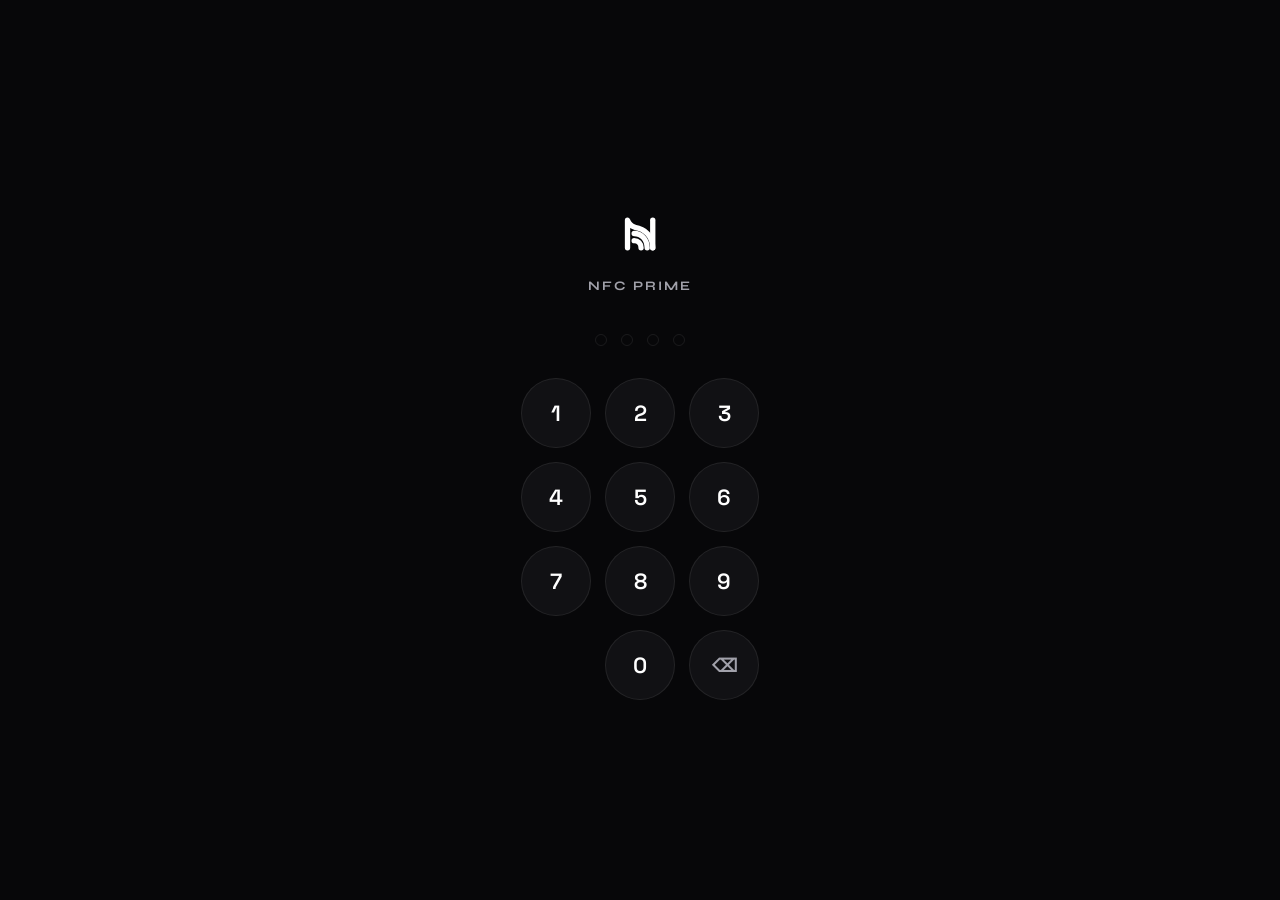
==== commit 2e0c0bf7: "Update" ====
--- a/index.html
+++ b/index.html
@@ -30,10 +30,10 @@
     <div class="pin-logo-wrap">
       <div class="pin-brand-icon">
         <svg viewBox="0 0 512 512" width="68" height="68" stroke="currentColor" fill="none" stroke-width="40" stroke-linecap="round" stroke-linejoin="round">
-          <path d="M 140, 365 L 140, 160 C 190, 185 275, 250 372, 365" />
-          <path d="M 372, 150 L 372, 365" />
-          <path d="M 205, 255 C 265, 268 318, 308 335, 365" />
-          <path d="M 205, 305 C 242, 312 272, 334 282, 365" />
+          <path d="M 162, 360 L 162, 152 C 170, 172 188, 195 218, 206 C 292, 216 352, 272 352, 360" />
+          <path d="M 352, 152 L 352, 360" />
+          <path d="M 212, 252 C 266, 252 310, 296 310, 360" />
+          <path d="M 212, 306 C 242, 306 264, 328 264, 360" />
         </svg>
       </div>
       <div class="pin-tagline">NFC PRIME</div>
@@ -70,10 +70,10 @@
       <div class="header-left">
         <div class="header-logo-icon">
           <svg viewBox="0 0 512 512" width="24" height="24" stroke="currentColor" fill="none" stroke-width="42" stroke-linecap="round" stroke-linejoin="round">
-            <path d="M 140, 365 L 140, 160 C 190, 185 275, 250 372, 365" />
-            <path d="M 372, 150 L 372, 365" />
-            <path d="M 205, 255 C 265, 268 318, 308 335, 365" />
-            <path d="M 205, 305 C 242, 312 272, 334 282, 365" />
+            <path d="M 162, 360 L 162, 152 C 170, 172 188, 195 218, 206 C 292, 216 352, 272 352, 360" />
+            <path d="M 352, 152 L 352, 360" />
+            <path d="M 212, 252 C 266, 252 310, 296 310, 360" />
+            <path d="M 212, 306 C 242, 306 264, 328 264, 360" />
           </svg>
         </div>
         <span class="header-brand-name">NFC PRIME</span>
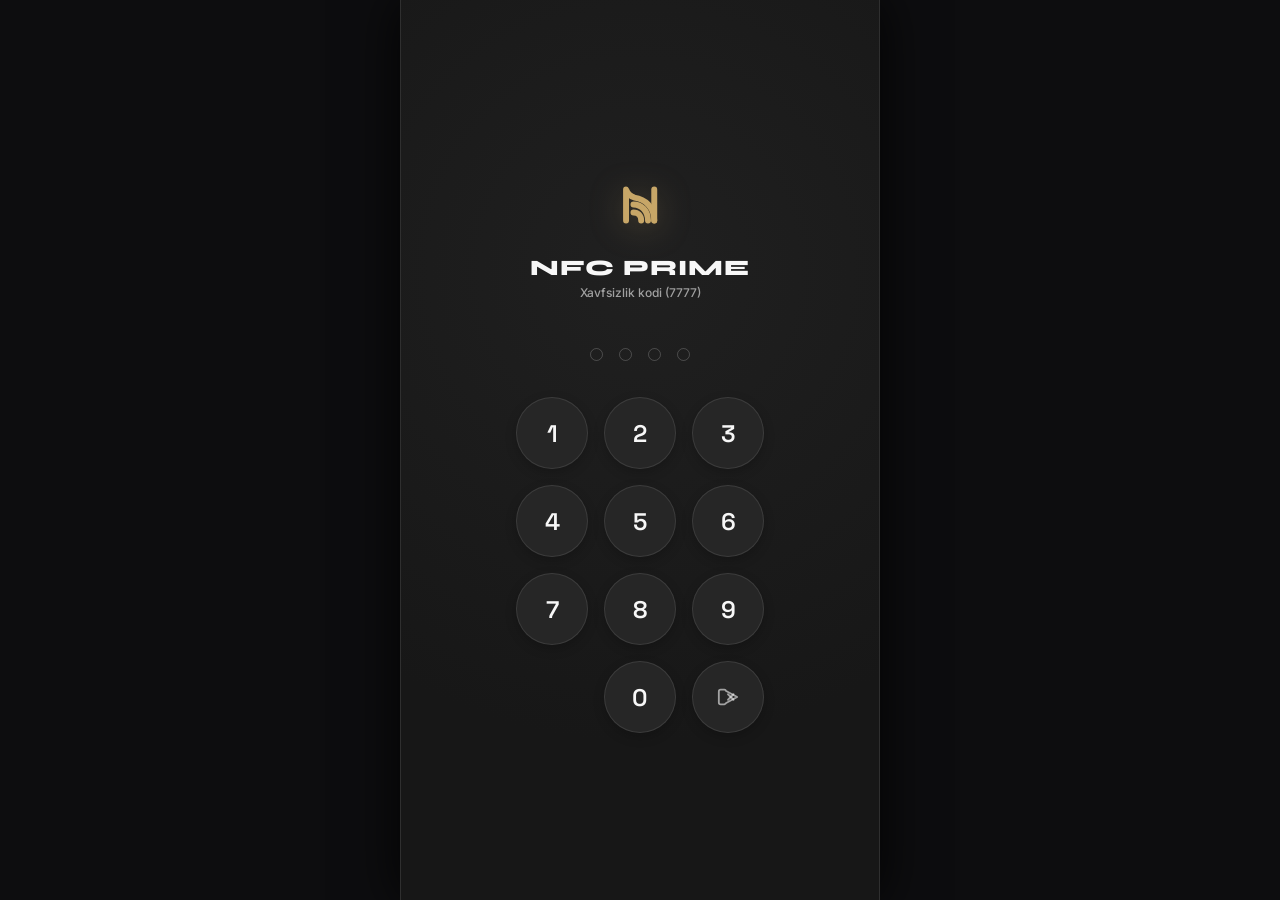
==== commit 56ed371d: "Yangi Obsidian & Gold dizayniga yangilandi" ====
--- a/index.html
+++ b/index.html
@@ -3,7 +3,7 @@
 <head>
   <meta charset="UTF-8"/>
   <meta name="viewport" content="width=device-width, initial-scale=1.0, maximum-scale=1.0, user-scalable=no"/>
-  <meta name="theme-color" content="#070709"/>
+  <meta name="theme-color" content="#171717"/>
   <meta name="apple-mobile-web-app-capable" content="yes"/>
   <meta name="apple-mobile-web-app-status-bar-style" content="black-translucent"/>
   <link rel="apple-touch-icon" href="icon.svg"/>
@@ -11,13 +11,15 @@
   
   <link rel="preconnect" href="https://fonts.googleapis.com">
   <link rel="preconnect" href="https://fonts.gstatic.com" crossorigin>
-  <link href="https://fonts.googleapis.com/css2?family=Inter:wght@300;400;500;600;700&family=Space+Grotesk:wght@500;600;700&family=Syne:wght@600;700;800&display=swap" rel="stylesheet">
+  <link href="https://fonts.googleapis.com/css2?family=Inter:wght@300;400;500;600;700;800&family=Space+Grotesk:wght@500;600;700&family=Syne:wght@600;700;800&display=swap" rel="stylesheet">
 
   <link rel="manifest" href="manifest.json"/>
   <link rel="stylesheet" href="style.css"/>
 </head>
 <body>
 
+<div class="app-shell">
+
   <!-- Offline status indicator -->
   <div id="offline-banner" class="offline-banner">
     <span>Tarmoq aloqasi yo'q (Oflayn)</span>
@@ -29,14 +31,15 @@
   <div id="pin-screen" class="screen active">
     <div class="pin-logo-wrap">
       <div class="pin-brand-icon">
-        <svg viewBox="0 0 512 512" width="68" height="68" stroke="currentColor" fill="none" stroke-width="40" stroke-linecap="round" stroke-linejoin="round">
+        <svg viewBox="0 0 512 512" width="76" height="76" stroke="currentColor" fill="none" stroke-width="40" stroke-linecap="round" stroke-linejoin="round">
           <path d="M 162, 360 L 162, 152 C 170, 172 188, 195 218, 206 C 292, 216 352, 272 352, 360" />
           <path d="M 352, 152 L 352, 360" />
           <path d="M 212, 252 C 266, 252 310, 296 310, 360" />
           <path d="M 212, 306 C 242, 306 264, 328 264, 360" />
         </svg>
       </div>
-      <div class="pin-tagline">NFC PRIME</div>
+      <h1 class="pin-tagline">NFC PRIME</h1>
+      <p class="pin-subtext">Xavfsizlik kodi (7777)</p>
     </div>
 
     <div class="pin-dots" id="pin-dots">
@@ -58,7 +61,11 @@
       <button class="pin-key" data-v="9">9</button>
       <button class="pin-key empty"></button>
       <button class="pin-key" data-v="0">0</button>
-      <button class="pin-key del" id="del-btn">⌫</button>
+      <button class="pin-key del" id="del-btn" title="O'chirish">
+        <svg width="22" height="22" viewBox="0 0 24 24" fill="none" stroke="currentColor" stroke-width="2" stroke-linecap="round" stroke-linejoin="round">
+          <path d="m18 9-6 6"/><path d="m12 9 6 6"/><path d="M10 5.5A2.5 2.5 0 0 0 8 4H4a2 2 0 0 0-2 2v12a2 2 0 0 0 2 2h4a2.5 2.5 0 0 0 2-1.5L22 12Z"/>
+        </svg>
+      </button>
     </div>
   </div>
 
@@ -66,52 +73,76 @@
        2. APP CORE SCREEN
   ════════════════════════════════════════ -->
   <div id="app-screen" class="screen">
-    <div class="app-header">
+    <header class="app-header">
       <div class="header-left">
         <div class="header-logo-icon">
-          <svg viewBox="0 0 512 512" width="24" height="24" stroke="currentColor" fill="none" stroke-width="42" stroke-linecap="round" stroke-linejoin="round">
+          <!-- Asl NFC PRIME Logotipi -->
+          <svg viewBox="0 0 512 512" width="26" height="26" stroke="currentColor" fill="none" stroke-width="42" stroke-linecap="round" stroke-linejoin="round">
             <path d="M 162, 360 L 162, 152 C 170, 172 188, 195 218, 206 C 292, 216 352, 272 352, 360" />
             <path d="M 352, 152 L 352, 360" />
             <path d="M 212, 252 C 266, 252 310, 296 310, 360" />
             <path d="M 212, 306 C 242, 306 264, 328 264, 360" />
           </svg>
         </div>
-        <span class="header-brand-name">NFC PRIME</span>
+        <h1 class="header-brand-name">NFC PRIME</h1>
       </div>
       <div class="header-right">
         <div class="header-time" id="hdr-time">--:--</div>
+        <button class="header-icon-btn" id="hdr-search-btn" onclick="openGlobalSearch()" title="Qidiruv">
+          <svg width="20" height="20" viewBox="0 0 24 24" fill="none" stroke="currentColor" stroke-width="2" stroke-linecap="round" stroke-linejoin="round">
+            <circle cx="11" cy="11" r="8"/><path d="m21 21-4.3-4.3"/>
+          </svg>
+        </button>
         <button class="theme-toggle-btn" id="theme-toggle-btn" onclick="toggleTheme()" title="Mavzu">☀️</button>
       </div>
-    </div>
-
-    <div class="app-body" id="app-body"></div>
-
-    <button class="fab" id="fab-btn" title="Qo'shish">+</button>
+    </header>
+
+    <main class="app-body" id="app-body"></main>
+
+    <button class="fab" id="fab-btn" title="Qo'shish">
+      <svg width="22" height="22" viewBox="0 0 24 24" fill="none" stroke="currentColor" stroke-width="2.5" stroke-linecap="round" stroke-linejoin="round">
+        <path d="M5 12h14"/><path d="M12 5v14"/>
+      </svg>
+    </button>
 
     <nav class="bottom-nav">
       <button class="nav-item active" data-tab="dashboard">
-        <span class="ni-icon">📊</span>
+        <svg class="ni-svg" width="20" height="20" viewBox="0 0 24 24" fill="none" stroke="currentColor" stroke-width="1.8" stroke-linecap="round" stroke-linejoin="round">
+          <rect width="7" height="9" x="3" y="3" rx="1"/><rect width="7" height="5" x="14" y="3" rx="1"/><rect width="7" height="9" x="14" y="12" rx="1"/><rect width="7" height="5" x="3" y="16" rx="1"/>
+        </svg>
         <span class="ni-label">Panel</span>
       </button>
       <button class="nav-item" data-tab="orders">
-        <span class="ni-icon">📋</span>
+        <div class="nav-icon-wrap">
+          <svg class="ni-svg" width="20" height="20" viewBox="0 0 24 24" fill="none" stroke="currentColor" stroke-width="1.8" stroke-linecap="round" stroke-linejoin="round">
+            <path d="M4 2v20l2-1 2 1 2-1 2 1 2-1 2 1 2-1 2 1V2l-2 1-2-1-2 1-2-1-2 1-2-1-2 1Z"/><path d="M16 8h-6a2 2 0 1 0 0 4h4a2 2 0 1 1 0 4H8"/><path d="M12 17.5v.5"/><path d="M12 6v.5"/>
+          </svg>
+          <span class="nav-badge" id="orders-badge" style="display:none;">0</span>
+        </div>
         <span class="ni-label">Buyurtma</span>
-        <span class="nav-badge" id="orders-badge" style="display:none;">0</span>
       </button>
       <button class="nav-item" data-tab="expenses">
-        <span class="ni-icon">💸</span>
+        <svg class="ni-svg" width="20" height="20" viewBox="0 0 24 24" fill="none" stroke="currentColor" stroke-width="1.8" stroke-linecap="round" stroke-linejoin="round">
+          <path d="M19 7V4a1 1 0 0 0-1-1H5a2 2 0 0 0 0 4h15a1 1 0 0 1 1 1v4h-3a2 2 0 0 0 0 4h3a1 1 0 0 0 1-1v-2a1 1 0 0 0-1-1"/><path d="M3 5v14a2 2 0 0 0 2 2h15a1 1 0 0 0 1-1v-4"/>
+        </svg>
         <span class="ni-label">Xarajat</span>
       </button>
       <button class="nav-item" data-tab="products">
-        <span class="ni-icon">💳</span>
+        <svg class="ni-svg" width="20" height="20" viewBox="0 0 24 24" fill="none" stroke="currentColor" stroke-width="1.8" stroke-linecap="round" stroke-linejoin="round">
+          <path d="m7.5 4.27 9 5.15"/><path d="M21 8a2 2 0 0 0-1-1.73l-7-4a2 2 0 0 0-2 0l-7 4A2 2 0 0 0 3 8v8a2 2 0 0 0 1 1.73l7 4a2 2 0 0 0 2 0l7-4A2 2 0 0 0 21 16Z"/><path d="m3.3 7 8.7 5 8.7-5"/><path d="M12 22V12"/>
+        </svg>
         <span class="ni-label">Ombor</span>
       </button>
       <button class="nav-item" data-tab="clients">
-        <span class="ni-icon">👥</span>
+        <svg class="ni-svg" width="20" height="20" viewBox="0 0 24 24" fill="none" stroke="currentColor" stroke-width="1.8" stroke-linecap="round" stroke-linejoin="round">
+          <path d="M16 21v-2a4 4 0 0 0-4-4H6a4 4 0 0 0-4 4v2"/><circle cx="9" cy="7" r="4"/><path d="M22 21v-2a4 4 0 0 0-3-3.87"/><path d="M16 3.13a4 4 0 0 1 0 7.75"/>
+        </svg>
         <span class="ni-label">Mijoz</span>
       </button>
       <button class="nav-item" data-tab="analytics">
-        <span class="ni-icon">📈</span>
+        <svg class="ni-svg" width="20" height="20" viewBox="0 0 24 24" fill="none" stroke="currentColor" stroke-width="1.8" stroke-linecap="round" stroke-linejoin="round">
+          <path d="M3 3v18h18"/><path d="m19 9-5 5-4-4-3 3"/>
+        </svg>
         <span class="ni-label">Analitika</span>
       </button>
     </nav>
@@ -187,9 +218,7 @@
       <button class="header-action-btn" onclick="showAddStockForm()">+ Kirim</button>
     </div>
     <div class="detail-body">
-      <div class="wide-card">
-        <div id="products-detail-list"></div>
-      </div>
+      <div id="products-detail-list" class="product-card-grid"></div>
     </div>
   </div>
 
@@ -323,6 +352,8 @@
   <!-- TOAST -->
   <div class="toast" id="toast"></div>
 
+</div> <!-- /.app-shell -->
+
   <script src="app.js"></script>
 </body>
 </html>
--- a/style.css
+++ b/style.css
@@ -1,54 +1,67 @@
-@import url('https://fonts.googleapis.com/css2?family=Inter:wght@300;400;500;600;700&family=Space+Grotesk:wght@500;600;700&family=Syne:wght@600;700;800&display=swap');
+@import url('https://fonts.googleapis.com/css2?family=Inter:wght@300;400;500;600;700;800&family=Space+Grotesk:wght@500;600;700&family=Syne:wght@600;700;800&display=swap');
 
 :root {
-  /* ── Ultra-Minimalist Palette: 3 Colors Only ──
-     1. Deep Matte Obsidian Black (#070709, #111114, #17171b)
-     2. Pure White & Soft Gray (#ffffff, #a1a1aa, #63636b)
-     3. Champagne Gold Accent (#c7a667)
-  ── */
-  --bg:          #070709;
-  --surface:     #111114;
-  --surface2:    #17171b;
-  --surface3:    #222228;
+  /* ── Obsidian & Champagne Gold Theme Tokens ── */
+  --color-obsidian:        #171717;
+  --color-obsidian-dark:   #111111;
+  --color-obsidian-glass:  rgba(23, 23, 23, 0.92);
+  --color-surface:         #262626;
+  --color-surface-hover:   #303030;
+  --color-surface-elev:    #2a2a2a;
+  --color-surface-subtle:  #1f1f1f;
   
-  --border:      rgba(255, 255, 255, 0.08);
-  --border-subtle: rgba(255, 255, 255, 0.05);
-  --border-focus: #c7a667;
+  --color-gold:            #C7A667;
+  --color-gold-light:      #dfc28a;
+  --color-gold-dark:       #aa894a;
+  --color-gold-bg:         rgba(199, 166, 103, 0.12);
+  --color-gold-border:     rgba(199, 166, 103, 0.32);
+  --color-gold-glow:       rgba(199, 166, 103, 0.25);
   
-  --text:        #ffffff;
-  --text-dim:    #a1a1aa;
-  --muted:       #63636b;
+  --color-white:           #F7F7F7;
+  --color-border-subtle:   rgba(247, 247, 247, 0.10);
+  --color-border-strong:   rgba(247, 247, 247, 0.20);
+  --color-muted:           rgba(247, 247, 247, 0.60);
+  --color-muted-dim:       rgba(247, 247, 247, 0.38);
+
+  --color-danger:          #ef4444;
+  --color-danger-bg:       rgba(239, 68, 68, 0.15);
+  --color-danger-border:   rgba(239, 68, 68, 0.35);
+  --color-success:         #10b981;
+  --color-success-bg:      rgba(16, 185, 129, 0.15);
+
+  --font-syne:             'Syne', -apple-system, sans-serif;
+  --font-inter:            'Inter', -apple-system, sans-serif;
+  --font-mono:             'Space Grotesk', -apple-system, sans-serif;
+
+  --radius-xl:             18px;
+  --radius-lg:             14px;
+  --radius-md:             10px;
+  --radius-sm:             7px;
+  --nav-h:                 74px;
+}
+
+/* Light Theme Support */
+body.light-theme {
+  --color-obsidian:        #f4f4f7;
+  --color-obsidian-dark:   #e8e8ed;
+  --color-obsidian-glass:  rgba(244, 244, 247, 0.94);
+  --color-surface:         #ffffff;
+  --color-surface-hover:   #ebebef;
+  --color-surface-elev:    #ffffff;
+  --color-surface-subtle:  #f0f0f4;
   
-  --gold:        #c7a667;
-  --gold-light:  #e0ca9e;
-  --gold-bg:     rgba(199, 166, 103, 0.1);
-  --gold-border: rgba(199, 166, 103, 0.25);
-
-  --radius:      14px;
-  --radius-sm:   10px;
-  --radius-xs:   6px;
-  --nav-h:       68px;
-}
-
-/* Light Theme */
-body.light-theme {
-  --bg:          #f7f7f9;
-  --surface:     #ffffff;
-  --surface2:    #f0f0f4;
-  --surface3:    #e4e4eb;
+  --color-gold:            #9e772f;
+  --color-gold-light:      #825f1e;
+  --color-gold-dark:       #6a4a10;
+  --color-gold-bg:         rgba(158, 119, 47, 0.1);
+  --color-gold-border:     rgba(158, 119, 47, 0.28);
+  --color-gold-glow:       rgba(158, 119, 47, 0.2);
   
-  --border:      rgba(0, 0, 0, 0.08);
-  --border-subtle: rgba(0, 0, 0, 0.04);
-  --border-focus: #a37d36;
-  
-  --text:        #111114;
-  --text-dim:    #52525b;
-  --muted:       #8e8e96;
-  
-  --gold:        #a37d36;
-  --gold-light:  #856121;
-  --gold-bg:     rgba(163, 125, 54, 0.08);
-  --gold-border: rgba(163, 125, 54, 0.22);
+  --color-white:           #141416;
+  --color-border-subtle:   rgba(0, 0, 0, 0.08);
+  --color-border-strong:   rgba(0, 0, 0, 0.16);
+  --color-muted:           rgba(20, 20, 22, 0.65);
+  --color-muted-dim:       rgba(20, 20, 22, 0.42);
 }
 
 *, *::before, *::after { 
@@ -59,29 +72,53 @@
 }
 
 html, body {
-  height: 100%;
-  background: var(--bg);
-  color: var(--text);
-  font-family: 'Inter', -apple-system, sans-serif;
+  min-height: 100vh;
+  min-height: 100dvh;
+  background-color: #0d0d0f;
+  color: var(--color-white);
+  font-family: var(--font-inter);
+  -webkit-font-smoothing: antialiased;
+  -moz-osx-font-smoothing: grayscale;
+  overflow-x: hidden;
+}
+
+/* Central Mobile-Centric Shell (max-w-[480px]) */
+.app-shell {
+  width: 100%;
+  max-width: 480px;
+  min-height: 100vh;
+  min-height: 100dvh;
+  margin: 0 auto;
+  background-color: var(--color-obsidian);
+  position: relative;
+  display: flex;
+  flex-direction: column;
+  box-shadow: 0 0 50px rgba(0, 0, 0, 0.85);
+  border-left: 1px solid var(--color-border-subtle);
+  border-right: 1px solid var(--color-border-subtle);
   overflow: hidden;
-  position: fixed;
-  width: 100%;
-  transition: background-color 0.25s ease, color 0.25s ease;
-  -webkit-font-smoothing: antialiased;
 }
 
 /* Scrollbars */
-::-webkit-scrollbar { width: 3px; height: 3px; }
+::-webkit-scrollbar { width: 4px; height: 4px; }
 ::-webkit-scrollbar-track { background: transparent; }
-::-webkit-scrollbar-thumb { background: var(--surface3); border-radius: 4px; }
+::-webkit-scrollbar-thumb { background: var(--color-surface); border-radius: 4px; }
+
+/* Safe padding utility */
+.pb-safe {
+  padding-bottom: env(safe-area-inset-bottom, 80px);
+}
 
 /* Screens */
 .screen { 
   display: none; 
   flex-direction: column; 
+  flex: 1;
+  width: 100%;
   height: 100vh; 
   height: 100dvh; 
   overflow: hidden; 
+  position: relative;
 }
 .screen.active { display: flex; }
 
@@ -91,633 +128,950 @@
 #pin-screen {
   align-items: center;
   justify-content: center;
-  padding: 20px;
-  background: var(--bg);
+  padding: 24px;
+  background: radial-gradient(circle at 50% 30%, #202020 0%, var(--color-obsidian) 70%);
 }
 
 .pin-logo-wrap { 
   text-align: center; 
-  margin-bottom: 24px; 
+  margin-bottom: 28px; 
 }
 
 .pin-brand-icon {
   display: flex;
   align-items: center;
   justify-content: center;
-  color: var(--text);
-  margin: 0 auto 10px;
+  color: var(--color-gold);
+  margin: 0 auto 12px;
+  filter: drop-shadow(0 4px 16px var(--color-gold-glow));
 }
 
 .pin-tagline {
-  font-family: 'Syne', sans-serif;
-  font-size: 13px;
-  font-weight: 700;
-  color: var(--text-dim);
-  letter-spacing: 2px;
+  font-family: var(--font-syne);
+  font-size: 22px;
+  font-weight: 800;
+  color: var(--color-white);
+  letter-spacing: 1px;
   text-transform: uppercase;
 }
 
+.pin-subtext {
+  font-size: 12px;
+  color: var(--color-muted);
+  margin-top: 4px;
+  font-weight: 500;
+}
+
 .pin-dots {
   display: flex;
-  gap: 14px;
-  margin: 16px 0 32px;
+  gap: 16px;
+  margin: 20px 0 36px;
 }
 .pin-dot {
-  width: 12px;
-  height: 12px;
+  width: 13px;
+  height: 13px;
   border-radius: 50%;
-  border: 1.5px solid var(--border);
+  border: 1.5px solid var(--color-border-strong);
   background: transparent;
-  transition: all 0.2s ease;
+  transition: all 0.25s cubic-bezier(0.16, 1, 0.3, 1);
 }
 .pin-dot.filled {
-  background: var(--gold);
-  border-color: var(--gold);
-  transform: scale(1.15);
+  background: var(--color-gold);
+  border-color: var(--color-gold);
+  transform: scale(1.2);
+  box-shadow: 0 0 14px var(--color-gold-glow);
 }
 .pin-dot.error {
-  background: #fff !important;
-  border-color: #fff !important;
+  background: var(--color-danger) !important;
+  border-color: var(--color-danger) !important;
+  animation: shake 0.3s;
+}
+@keyframes shake {
+  0%, 100% { transform: translateX(0); }
+  25% { transform: translateX(-5px); }
+  75% { transform: translateX(5px); }
 }
 
 .pin-keypad {
   display: grid;
-  grid-template-columns: repeat(3, 70px);
-  gap: 14px;
+  grid-template-columns: repeat(3, 72px);
+  gap: 16px;
 }
 .pin-key {
-  width: 70px;
-  height: 70px;
+  width: 72px;
+  height: 72px;
   border-radius: 50%;
-  border: 1px solid var(--border);
-  background: var(--surface);
-  color: var(--text);
-  font-family: 'Space Grotesk', sans-serif;
-  font-size: 22px;
+  border: 1px solid var(--color-border-subtle);
+  background: var(--color-surface);
+  color: var(--color-white);
+  font-family: var(--font-mono);
+  font-size: 24px;
   font-weight: 600;
   cursor: pointer;
   display: flex;
   align-items: center;
   justify-content: center;
-  transition: background 0.15s ease;
+  transition: all 0.15s ease;
+  box-shadow: 0 4px 12px rgba(0, 0, 0, 0.2);
 }
 .pin-key:active {
-  background: var(--surface2);
-  border-color: var(--gold);
-}
-.pin-key.empty { background: transparent; border-color: transparent; }
-.pin-key.del { font-size: 18px; color: var(--text-dim); }
+  background: var(--color-surface-hover);
+  border-color: var(--color-gold);
+  transform: scale(0.92);
+}
+.pin-key.empty { 
+  background: transparent; 
+  border-color: transparent; 
+  box-shadow: none; 
+  cursor: default; 
+}
+.pin-key.del { 
+  color: var(--color-muted); 
+}
+.pin-key.del:hover {
+  color: var(--color-white);
+}
 
 /* ══════════════════════════════════════
    2. APP HEADER & LAYOUT
    ══════════════════════════════════════ */
 .app-header {
-  height: 52px;
-  background: var(--bg);
-  border-bottom: 1px solid var(--border);
-  display: flex;
-  align-items: center;
-  justify-content: space-between;
-  padding: 0 16px;
+  height: 58px;
+  background: var(--color-obsidian-glass);
+  backdrop-filter: blur(14px);
+  -webkit-backdrop-filter: blur(14px);
+  border-bottom: 1px solid var(--color-border-subtle);
+  display: flex;
+  align-items: center;
+  justify-content: space-between;
+  padding: 0 18px;
   flex-shrink: 0;
-  z-index: 10;
+  z-index: 50;
+  position: sticky;
+  top: 0;
 }
 
 .header-left {
   display: flex;
   align-items: center;
-  gap: 9px;
+  gap: 10px;
 }
 .header-logo-icon {
   display: flex;
   align-items: center;
   justify-content: center;
-  color: var(--text);
+  color: var(--color-gold);
+  width: 34px;
+  height: 34px;
+  border-radius: 10px;
+  background: var(--color-surface);
+  border: 1px solid var(--color-border-subtle);
+  flex-shrink: 0;
 }
 .header-brand-name {
-  font-family: 'Syne', sans-serif;
+  font-family: var(--font-syne);
+  font-size: 18px;
+  font-weight: 800;
+  letter-spacing: -0.02em;
+  color: var(--color-gold);
+}
+
+.header-right {
+  display: flex;
+  align-items: center;
+  gap: 10px;
+}
+.header-time {
+  font-family: var(--font-mono);
+  font-size: 13px;
+  font-weight: 600;
+  color: var(--color-muted);
+}
+.header-icon-btn {
+  background: var(--color-surface);
+  border: 1px solid var(--color-border-subtle);
+  color: var(--color-gold);
+  width: 34px;
+  height: 34px;
+  border-radius: 50%;
+  cursor: pointer;
+  display: flex;
+  align-items: center;
+  justify-content: center;
+  transition: all 0.15s ease;
+}
+.header-icon-btn:active {
+  transform: scale(0.92);
+  border-color: var(--color-gold);
+}
+
+.theme-toggle-btn {
+  background: var(--color-surface);
+  border: 1px solid var(--color-border-subtle);
+  color: var(--color-white);
+  width: 34px;
+  height: 34px;
+  border-radius: 50%;
   font-size: 14px;
-  font-weight: 700;
-  letter-spacing: 0.5px;
-  color: var(--text);
-}
-
-.header-right {
-  display: flex;
-  align-items: center;
-  gap: 12px;
-}
-.header-time {
-  font-family: 'Space Grotesk', sans-serif;
-  font-size: 13px;
-  font-weight: 600;
-  color: var(--text-dim);
+  cursor: pointer;
+  display: flex;
+  align-items: center;
+  justify-content: center;
+  transition: all 0.15s ease;
+}
+.theme-toggle-btn:active {
+  transform: scale(0.92);
+  border-color: var(--color-gold);
 }
 
 .app-body {
   flex: 1;
   overflow-y: auto;
-  padding: 14px 14px calc(var(--nav-h) + 14px);
+  padding: 18px 18px calc(var(--nav-h) + 18px);
   -webkit-overflow-scrolling: touch;
+  display: flex;
+  flex-direction: column;
+  gap: 16px;
 }
 
 /* ══════════════════════════════════════
    3. BOTTOM NAVIGATION BAR
    ══════════════════════════════════════ */
 .bottom-nav {
-  position: fixed;
+  position: absolute;
   bottom: 0;
   left: 0;
   right: 0;
   height: var(--nav-h);
-  background: var(--surface);
-  border-top: 1px solid var(--border);
+  background: var(--color-obsidian-glass);
+  backdrop-filter: blur(16px);
+  -webkit-backdrop-filter: blur(16px);
+  border-top: 1px solid var(--color-border-subtle);
   display: flex;
   align-items: center;
   justify-content: space-around;
-  padding: 0 4px calc(env(safe-area-inset-bottom, 0px) + 2px);
-  z-index: 100;
+  padding: 0 4px calc(env(safe-area-inset-bottom, 0px) + 4px);
+  z-index: 90;
+  box-shadow: 0 -4px 24px rgba(0, 0, 0, 0.5);
 }
 
 .nav-item {
   flex: 1;
-  max-width: 64px;
+  max-width: 68px;
   display: flex;
   flex-direction: column;
   align-items: center;
   justify-content: center;
-  gap: 3px;
+  gap: 4px;
   background: transparent;
   border: none;
-  color: var(--muted);
+  color: var(--color-muted);
   cursor: pointer;
   padding: 6px 0;
   position: relative;
-  transition: color 0.15s ease;
+  transition: all 0.15s cubic-bezier(0.16, 1, 0.3, 1);
+}
+.nav-item:active {
+  transform: scale(0.90);
 }
 .nav-item.active {
-  color: var(--gold);
-}
-.ni-icon {
-  font-size: 18px;
-  line-height: 1;
+  color: var(--color-gold);
+}
+.nav-item.active .ni-svg {
+  stroke: var(--color-gold);
+  filter: drop-shadow(0 0 6px var(--color-gold-glow));
+}
+.nav-icon-wrap {
+  position: relative;
+  display: flex;
+  align-items: center;
+  justify-content: center;
+}
+.ni-svg {
+  transition: stroke 0.2s ease, transform 0.2s ease;
 }
 .ni-label {
-  font-size: 9.5px;
-  font-weight: 600;
+  font-family: var(--font-inter);
+  font-size: 10px;
+  font-weight: 600;
+  letter-spacing: 0.2px;
 }
 .nav-badge {
   position: absolute;
-  top: 3px;
-  right: 12px;
-  background: var(--gold);
-  color: #000;
-  font-size: 8.5px;
+  top: -4px;
+  right: -8px;
+  background: var(--color-gold);
+  color: #171717;
+  font-family: var(--font-mono);
+  font-size: 9px;
   font-weight: 800;
-  padding: 1px 4px;
-  border-radius: 8px;
-  min-width: 14px;
-  text-align: center;
-}
-
-/* Clean FAB */
+  padding: 1px 5px;
+  border-radius: 10px;
+  min-width: 15px;
+  height: 15px;
+  display: inline-flex;
+  align-items: center;
+  justify-content: center;
+  box-shadow: 0 2px 6px rgba(0, 0, 0, 0.4);
+}
+
+/* Floating Action Button */
 .fab {
-  position: fixed;
-  bottom: calc(var(--nav-h) + 12px);
-  right: 14px;
-  width: 48px;
-  height: 48px;
+  position: absolute;
+  bottom: calc(var(--nav-h) + 14px);
+  right: 18px;
+  width: 52px;
+  height: 52px;
   border-radius: 50%;
-  background: var(--gold);
-  color: #000;
+  background: var(--color-gold);
+  color: #171717;
+  border: none;
+  cursor: pointer;
+  display: flex;
+  align-items: center;
+  justify-content: center;
+  z-index: 80;
+  box-shadow: 0 6px 20px var(--color-gold-glow);
+  transition: transform 0.15s cubic-bezier(0.16, 1, 0.3, 1);
+}
+.fab:active { 
+  transform: scale(0.92); 
+}
+
+/* ══════════════════════════════════════
+   4. SECTION HEADERS & ACTION BUTTONS
+   ══════════════════════════════════════ */
+.section-header {
+  display: flex;
+  align-items: center;
+  justify-content: space-between;
+  margin-bottom: 4px;
+}
+
+.section-title {
+  font-family: var(--font-syne);
   font-size: 24px;
-  font-weight: 400;
+  font-weight: 700;
+  color: var(--color-white);
+  letter-spacing: -0.02em;
+}
+
+.btn-gold {
+  background: var(--color-gold);
+  color: #171717;
+  padding: 8px 14px;
+  border-radius: 10px;
+  font-family: var(--font-inter);
+  font-size: 13px;
+  font-weight: 700;
+  display: inline-flex;
+  align-items: center;
+  gap: 6px;
   border: none;
   cursor: pointer;
-  display: flex;
-  align-items: center;
-  justify-content: center;
-  z-index: 90;
-  box-shadow: 0 4px 16px rgba(0, 0, 0, 0.5);
-  transition: transform 0.15s ease;
-}
-.fab:active { transform: scale(0.92); }
+  box-shadow: 0 4px 14px var(--color-gold-glow);
+  transition: transform 0.15s ease, background 0.15s ease;
+  flex-shrink: 0;
+}
+.btn-gold:active {
+  transform: scale(0.95);
+  background: var(--color-gold-light);
+}
+
+.sec-label {
+  font-family: var(--font-inter);
+  font-size: 11px;
+  font-weight: 700;
+  color: var(--color-muted);
+  text-transform: uppercase;
+  letter-spacing: 0.8px;
+  margin: 12px 0 6px 2px;
+}
+
+.icon-text-btn {
+  background: transparent;
+  border: none;
+  color: var(--color-gold);
+  font-family: var(--font-inter);
+  font-size: 12px;
+  font-weight: 600;
+  cursor: pointer;
+  display: inline-flex;
+  align-items: center;
+  gap: 4px;
+  transition: opacity 0.15s ease;
+}
+.icon-text-btn:hover { opacity: 0.85; }
 
 /* ══════════════════════════════════════
-   4. CLEAN CARDS & SUMMARY
+   5. LUXURY SUMMARY BANNERS & STAT CARDS
    ══════════════════════════════════════ */
 .summary-banner {
-  background: var(--surface);
-  border: 1px solid var(--border);
-  border-radius: var(--radius);
-  padding: 16px 18px;
-  margin-bottom: 12px;
-}
+  background: var(--color-surface);
+  border: 1px solid var(--color-border-subtle);
+  border-radius: var(--radius-xl);
+  padding: 18px 20px;
+  position: relative;
+  overflow: hidden;
+  box-shadow: 0 8px 24px rgba(0, 0, 0, 0.25);
+  transition: border-color 0.2s ease;
+}
+.summary-banner::before {
+  content: '';
+  position: absolute;
+  top: 0;
+  left: 0;
+  right: 0;
+  height: 2px;
+  background: linear-gradient(90deg, transparent, var(--color-gold), transparent);
+}
+.summary-banner:hover {
+  border-color: var(--color-gold-border);
+}
+
 .sb-row {
   display: flex;
   justify-content: space-between;
   align-items: flex-start;
 }
 .sb-label {
+  font-family: var(--font-inter);
   font-size: 11px;
-  color: var(--text-dim);
+  color: var(--color-muted);
   text-transform: uppercase;
   letter-spacing: 0.8px;
-  font-weight: 600;
+  font-weight: 700;
 }
 .sb-val {
-  font-family: 'Space Grotesk', sans-serif;
-  font-size: 26px;
-  font-weight: 700;
-  color: var(--gold);
-  margin-top: 2px;
+  font-family: var(--font-mono);
+  font-size: 28px;
+  font-weight: 700;
+  color: var(--color-gold);
+  margin-top: 4px;
+  letter-spacing: -0.02em;
 }
 .sb-sub-stats {
   display: flex;
-  gap: 16px;
-  margin-top: 10px;
-  padding-top: 10px;
-  border-top: 1px solid var(--border-subtle);
+  flex-wrap: wrap;
+  gap: 12px;
+  margin-top: 14px;
+  padding-top: 12px;
+  border-top: 1px solid var(--color-border-subtle);
+  font-size: 12px;
+  color: var(--color-muted);
+}
+.sb-stat-chip {
+  background: var(--color-surface-subtle);
+  padding: 4px 10px;
+  border-radius: 8px;
+  border: 1px solid var(--color-border-subtle);
   font-size: 11.5px;
-  color: var(--text-dim);
-}
-.sb-sub-stats b { color: var(--text); }
-
-.theme-toggle-btn {
-  background: var(--surface2);
-  border: 1px solid var(--border);
-  color: var(--text);
-  width: 30px;
-  height: 30px;
-  border-radius: 50%;
-  font-size: 13px;
-  cursor: pointer;
-  display: flex;
-  align-items: center;
-  justify-content: center;
-}
-
-.sec-label {
-  font-size: 11px;
-  font-weight: 600;
-  color: var(--muted);
-  text-transform: uppercase;
-  letter-spacing: 0.8px;
-  margin: 16px 0 8px 2px;
-}
-
-/* 4 Simple Stat Cards */
+}
+.sb-stat-chip b {
+  color: var(--color-white);
+  font-family: var(--font-mono);
+  font-weight: 600;
+}
+
+/* 4 Quick Stat Cards */
 .stat-grid {
   display: grid;
   grid-template-columns: 1fr 1fr;
-  gap: 8px;
-  margin-bottom: 12px;
+  gap: 10px;
 }
 .stat-card {
-  background: var(--surface);
-  border: 1px solid var(--border);
-  border-radius: var(--radius-sm);
-  padding: 12px 14px;
-  cursor: pointer;
-  transition: background 0.15s ease;
+  background: var(--color-surface);
+  border: 1px solid var(--color-border-subtle);
+  border-radius: var(--radius-lg);
+  padding: 14px 16px;
+  cursor: pointer;
+  transition: all 0.2s cubic-bezier(0.16, 1, 0.3, 1);
+  box-shadow: 0 4px 12px rgba(0, 0, 0, 0.15);
+}
+.stat-card:hover {
+  border-color: var(--color-gold-border);
+  background: var(--color-surface-hover);
 }
 .stat-card:active {
-  background: var(--surface2);
+  transform: scale(0.97);
 }
 .sc-val {
-  font-family: 'Space Grotesk', sans-serif;
-  font-size: 17px;
-  font-weight: 700;
-  color: var(--text);
+  font-family: var(--font-mono);
+  font-size: 19px;
+  font-weight: 700;
+  color: var(--color-white);
 }
 .sc-label {
-  font-size: 11px;
-  color: var(--text-dim);
-  margin-top: 3px;
+  font-family: var(--font-inter);
+  font-size: 11.5px;
+  color: var(--color-muted);
+  margin-top: 4px;
+  font-weight: 500;
 }
 
 /* Wide Container Card */
 .wide-card {
-  background: var(--surface);
-  border: 1px solid var(--border);
-  border-radius: var(--radius);
-  padding: 12px 14px;
+  background: var(--color-surface);
+  border: 1px solid var(--color-border-subtle);
+  border-radius: var(--radius-xl);
+  padding: 14px 16px;
+  box-shadow: 0 4px 16px rgba(0, 0, 0, 0.15);
+}
+
+/* ══════════════════════════════════════
+   6. PRODUCT CARDS (KATALOG / OMBOR)
+   ══════════════════════════════════════ */
+.product-card-grid {
+  display: flex;
+  flex-direction: column;
+  gap: 12px;
+}
+
+.product-card {
+  background: var(--color-surface);
+  border: 1px solid var(--color-border-subtle);
+  border-radius: var(--radius-xl);
+  padding: 16px;
+  display: flex;
+  flex-direction: column;
+  gap: 10px;
+  cursor: pointer;
+  transition: all 0.2s cubic-bezier(0.16, 1, 0.3, 1);
+  box-shadow: 0 4px 16px rgba(0, 0, 0, 0.15);
+}
+.product-card:hover {
+  border-color: var(--color-gold-border);
+  background: var(--color-surface-hover);
+}
+.product-card:active {
+  transform: scale(0.98);
+}
+
+.pc-top {
+  display: flex;
+  align-items: center;
+  justify-content: space-between;
+}
+.pc-name {
+  font-family: var(--font-syne);
+  font-size: 16px;
+  font-weight: 700;
+  color: var(--color-white);
+}
+.pc-stock-badge {
+  font-family: var(--font-mono);
+  font-size: 11px;
+  font-weight: 700;
+  padding: 3px 8px;
+  border-radius: 6px;
+  background: var(--color-gold-bg);
+  color: var(--color-gold);
+  border: 1px solid var(--color-gold-border);
+}
+.pc-stock-badge.low {
+  background: var(--color-danger-bg);
+  color: var(--color-danger);
+  border-color: var(--color-danger-border);
+}
+
+.pc-mid {
+  display: flex;
+  align-items: center;
+  justify-content: space-between;
+  padding-top: 4px;
+}
+.pc-size-pill {
+  font-size: 11px;
+  color: var(--color-muted);
+  background: var(--color-surface-subtle);
+  padding: 3px 8px;
+  border-radius: 6px;
+  border: 1px solid var(--color-border-subtle);
+}
+.pc-price {
+  font-family: var(--font-mono);
+  font-size: 16px;
+  font-weight: 700;
+  color: var(--color-gold);
+}
+
+.pc-bottom {
+  display: flex;
+  align-items: center;
+  justify-content: space-between;
+  padding-top: 10px;
+  border-top: 1px solid var(--color-border-subtle);
+  font-size: 11px;
+  color: var(--color-muted);
+}
+.pc-action-link {
+  color: var(--color-gold);
+  font-weight: 600;
+  display: flex;
+  align-items: center;
+  gap: 4px;
+}
+
+/* ══════════════════════════════════════
+   7. ORDERS, EXPENSES & CLIENT LIST ROWS
+   ══════════════════════════════════════ */
+.search-box-wrap { 
+  margin-bottom: 12px; 
+}
+.search-input {
+  width: 100%;
+  background: var(--color-surface);
+  border: 1px solid var(--color-border-subtle);
+  border-radius: var(--radius-md);
+  padding: 10px 14px;
+  font-size: 13px;
+  color: var(--color-white);
+  outline: none;
+  font-family: var(--font-inter);
+  transition: border-color 0.2s ease;
+}
+.search-input:focus { 
+  border-color: var(--color-gold); 
+  box-shadow: 0 0 10px var(--color-gold-glow);
+}
+
+.filter-chips {
+  display: flex;
+  gap: 8px;
+  overflow-x: auto;
+  padding-bottom: 6px;
   margin-bottom: 10px;
 }
+.chip {
+  background: var(--color-surface);
+  border: 1px solid var(--color-border-subtle);
+  color: var(--color-muted);
+  padding: 6px 12px;
+  border-radius: 12px;
+  font-size: 11.5px;
+  font-weight: 600;
+  cursor: pointer;
+  white-space: nowrap;
+  transition: all 0.15s ease;
+}
+.chip.active {
+  background: var(--color-gold-bg);
+  border-color: var(--color-gold);
+  color: var(--color-gold);
+}
+
+.order-item {
+  display: flex;
+  align-items: center;
+  justify-content: space-between;
+  padding: 12px 0;
+  border-bottom: 1px solid var(--color-border-subtle);
+  transition: background 0.15s ease;
+}
+.order-item:last-child { border-bottom: none; }
+
+.oi-body { 
+  flex: 1; 
+  min-width: 0; 
+  padding-right: 12px; 
+}
+.oi-name {
+  font-size: 13.5px;
+  font-weight: 600;
+  color: var(--color-white);
+  white-space: nowrap;
+  overflow: hidden;
+  text-overflow: ellipsis;
+}
+.oi-detail {
+  font-size: 11.5px;
+  color: var(--color-muted);
+  margin-top: 3px;
+  white-space: nowrap;
+  overflow: hidden;
+  text-overflow: ellipsis;
+}
+
+.oi-right {
+  text-align: right;
+  flex-shrink: 0;
+}
+.oi-sum {
+  font-family: var(--font-mono);
+  font-size: 14px;
+  font-weight: 700;
+  color: var(--color-white);
+}
+
+/* Minimal Status Pill */
+.status-pill {
+  display: inline-block;
+  font-size: 10px;
+  font-weight: 700;
+  padding: 2px 8px;
+  border-radius: 6px;
+  background: var(--color-surface-subtle);
+  color: var(--color-muted);
+  border: 1px solid var(--color-border-subtle);
+  margin-top: 4px;
+}
+.status-done { 
+  color: var(--color-gold); 
+  background: var(--color-gold-bg);
+  border-color: var(--color-gold-border); 
+}
+.status-debt { 
+  color: var(--color-danger); 
+  background: var(--color-danger-bg);
+  border-color: var(--color-danger-border);
+}
+
+/* Product row inside table */
+.product-row {
+  display: flex;
+  align-items: center;
+  justify-content: space-between;
+  padding: 12px 0;
+  border-bottom: 1px solid var(--color-border-subtle);
+}
+.product-row:last-child { border-bottom: none; }
+
+.pr-name {
+  font-size: 13.5px;
+  font-weight: 600;
+  color: var(--color-white);
+}
+.pr-sub {
+  font-size: 11.5px;
+  color: var(--color-muted);
+  margin-top: 2px;
+}
 
 /* ══════════════════════════════════════
-   5. DETAIL SCREENS
+   8. FINANCIAL & ANALYTICS VIEW
+   ══════════════════════════════════════ */
+.fin-row {
+  display: flex;
+  justify-content: space-between;
+  align-items: center;
+  padding: 10px 0;
+  border-bottom: 1px solid var(--color-border-subtle);
+  font-size: 12.5px;
+}
+.fin-row:last-child { border-bottom: none; }
+.fin-label { color: var(--color-muted); font-weight: 500; }
+.fin-val {
+  font-family: var(--font-mono);
+  font-weight: 700;
+  color: var(--color-white);
+}
+
+/* Charts */
+.chart-wrap {
+  background: var(--color-surface);
+  border: 1px solid var(--color-border-subtle);
+  border-radius: var(--radius-xl);
+  padding: 16px;
+  box-shadow: 0 4px 16px rgba(0, 0, 0, 0.15);
+}
+.chart-header {
+  display: flex;
+  justify-content: space-between;
+  align-items: center;
+  margin-bottom: 16px;
+}
+.chart-title {
+  font-size: 12px;
+  font-weight: 700;
+  color: var(--color-muted);
+  text-transform: uppercase;
+  letter-spacing: 0.5px;
+}
+.chart-tabs {
+  display: flex;
+  background: var(--color-surface-subtle);
+  border-radius: 8px;
+  padding: 2px;
+  border: 1px solid var(--color-border-subtle);
+}
+.chart-tab {
+  background: transparent;
+  border: none;
+  color: var(--color-muted);
+  padding: 4px 10px;
+  font-size: 11px;
+  font-weight: 600;
+  border-radius: 6px;
+  cursor: pointer;
+  transition: all 0.15s ease;
+}
+.chart-tab.active {
+  background: var(--color-gold);
+  color: #171717;
+  font-weight: 700;
+}
+.chart-bars-wrap {
+  height: 110px;
+  display: flex;
+  align-items: flex-end;
+  justify-content: space-between;
+  gap: 8px;
+  padding: 0 4px;
+}
+.bar {
+  flex: 1;
+  background: var(--color-surface-hover);
+  border-radius: 4px 4px 0 0;
+  min-height: 6px;
+  transition: height 0.3s cubic-bezier(0.16, 1, 0.3, 1), background 0.2s ease;
+}
+.bar.today {
+  background: var(--color-gold);
+  box-shadow: 0 0 10px var(--color-gold-glow);
+}
+.chart-labels {
+  display: flex;
+  justify-content: space-between;
+  margin-top: 8px;
+  font-family: var(--font-mono);
+  font-size: 10px;
+  color: var(--color-muted);
+  padding: 0 4px;
+}
+
+/* ══════════════════════════════════════
+   9. DETAIL SCREENS
    ══════════════════════════════════════ */
 .detail-screen {
   display: none;
   flex-direction: column;
-  position: fixed;
+  position: absolute;
   inset: 0;
-  background: var(--bg);
-  z-index: 120;
+  background: var(--color-obsidian);
+  z-index: 100;
   overflow: hidden;
 }
 .detail-screen.active { display: flex; }
 
 .detail-header {
-  height: 52px;
-  background: var(--surface);
-  border-bottom: 1px solid var(--border);
+  height: 58px;
+  background: var(--color-obsidian-glass);
+  backdrop-filter: blur(14px);
+  -webkit-backdrop-filter: blur(14px);
+  border-bottom: 1px solid var(--color-border-subtle);
   display: flex;
   align-items: center;
   gap: 12px;
-  padding: 0 14px;
+  padding: 0 16px;
   flex-shrink: 0;
 }
 
 .back-btn {
-  background: var(--surface2);
-  border: 1px solid var(--border);
-  color: var(--text);
-  width: 32px;
-  height: 32px;
+  background: var(--color-surface);
+  border: 1px solid var(--color-border-subtle);
+  color: var(--color-white);
+  width: 34px;
+  height: 34px;
   border-radius: 50%;
-  font-size: 15px;
+  font-size: 16px;
   cursor: pointer;
   display: flex;
   align-items: center;
   justify-content: center;
   flex-shrink: 0;
-}
-.back-btn:active { transform: scale(0.92); }
+  transition: all 0.15s ease;
+}
+.back-btn:active { 
+  transform: scale(0.92);
+  border-color: var(--color-gold);
+}
 
 .detail-title {
-  font-size: 14px;
-  font-weight: 600;
-  color: var(--text);
+  font-family: var(--font-syne);
+  font-size: 16px;
+  font-weight: 700;
+  color: var(--color-white);
 }
 .detail-subtitle {
-  font-size: 10.5px;
-  color: var(--text-dim);
+  font-size: 11px;
+  color: var(--color-muted);
+  margin-top: 1px;
 }
 
 .header-action-btn {
-  background: var(--gold);
-  color: #000;
+  background: var(--color-gold);
+  color: #171717;
   border: none;
-  padding: 5px 12px;
-  border-radius: 12px;
-  font-size: 11px;
-  font-weight: 600;
-  cursor: pointer;
-}
+  padding: 6px 12px;
+  border-radius: 10px;
+  font-size: 11.5px;
+  font-weight: 700;
+  cursor: pointer;
+  transition: transform 0.15s ease;
+}
+.header-action-btn:active { transform: scale(0.95); }
 
 .detail-body {
   flex: 1;
   overflow-y: auto;
-  padding: 14px;
+  padding: 16px;
   -webkit-overflow-scrolling: touch;
+  display: flex;
+  flex-direction: column;
+  gap: 14px;
 }
 
 /* ══════════════════════════════════════
-   6. CLEAN LIST ITEMS (ORDERS, PRODUCTS, CLIENTS)
-   ══════════════════════════════════════ */
-.search-box-wrap { margin-bottom: 10px; }
-.search-input {
-  width: 100%;
-  background: var(--surface);
-  border: 1px solid var(--border);
-  border-radius: var(--radius-sm);
-  padding: 9px 12px;
-  font-size: 12.5px;
-  color: var(--text);
-  outline: none;
-  font-family: inherit;
-}
-.search-input:focus { border-color: var(--gold); }
-
-.filter-chips {
-  display: flex;
-  gap: 6px;
-  overflow-x: auto;
-  padding-bottom: 8px;
-  margin-bottom: 6px;
-}
-.chip {
-  background: var(--surface);
-  border: 1px solid var(--border);
-  color: var(--text-dim);
-  padding: 5px 11px;
-  border-radius: 12px;
-  font-size: 11px;
-  font-weight: 500;
-  cursor: pointer;
-  white-space: nowrap;
-}
-.chip.active {
-  background: var(--surface2);
-  border-color: var(--gold);
-  color: var(--gold);
-}
-
-.order-item {
-  display: flex;
-  align-items: center;
-  justify-content: space-between;
-  padding: 10px 0;
-  border-bottom: 1px solid var(--border-subtle);
-}
-.order-item:last-child { border-bottom: none; }
-
-.oi-body { flex: 1; min-width: 0; padding-right: 10px; }
-.oi-name {
-  font-size: 13px;
-  font-weight: 600;
-  color: var(--text);
-  white-space: nowrap;
-  overflow: hidden;
-  text-overflow: ellipsis;
-}
-.oi-detail {
-  font-size: 11px;
-  color: var(--text-dim);
-  margin-top: 2px;
-  white-space: nowrap;
-  overflow: hidden;
-  text-overflow: ellipsis;
-}
-
-.oi-right {
-  text-align: right;
-  flex-shrink: 0;
-}
-.oi-sum {
-  font-family: 'Space Grotesk', sans-serif;
-  font-size: 13px;
-  font-weight: 600;
-  color: var(--text);
-}
-
-/* Minimal Status Pill */
-.status-pill {
-  display: inline-block;
-  font-size: 9.5px;
-  font-weight: 600;
-  padding: 2px 6px;
-  border-radius: 4px;
-  background: var(--surface2);
-  color: var(--text-dim);
-  border: 1px solid var(--border);
-  margin-top: 3px;
-}
-.status-done { color: var(--gold); border-color: var(--gold-border); }
-.status-debt { color: #fff; background: var(--surface3); }
-
-/* Product row */
-.product-row {
-  display: flex;
-  align-items: center;
-  justify-content: space-between;
-  padding: 10px 0;
-  border-bottom: 1px solid var(--border-subtle);
-}
-.product-row:last-child { border-bottom: none; }
-
-.pr-name {
-  font-size: 13px;
-  font-weight: 600;
-  color: var(--text);
-}
-.pr-sub {
-  font-size: 11px;
-  color: var(--text-dim);
-  margin-top: 1px;
-}
-
-/* ══════════════════════════════════════
-   7. CLEAN FINANCIAL VIEW
-   ══════════════════════════════════════ */
-.fin-row {
-  display: flex;
-  justify-content: space-between;
-  align-items: center;
-  padding: 8px 0;
-  border-bottom: 1px solid var(--border-subtle);
-  font-size: 12px;
-}
-.fin-row:last-child { border-bottom: none; }
-.fin-label { color: var(--text-dim); }
-.fin-val {
-  font-family: 'Space Grotesk', sans-serif;
-  font-weight: 600;
-  color: var(--text);
-}
-
-/* Charts */
-.chart-wrap {
-  background: var(--surface);
-  border: 1px solid var(--border);
-  border-radius: var(--radius);
-  padding: 14px;
-  margin-bottom: 12px;
-}
-.chart-header {
-  display: flex;
-  justify-content: space-between;
-  align-items: center;
-  margin-bottom: 12px;
-}
-.chart-title {
-  font-size: 11.5px;
-  font-weight: 600;
-  color: var(--text-dim);
-}
-.chart-tabs {
-  display: flex;
-  background: var(--surface2);
-  border-radius: 6px;
-  padding: 2px;
-}
-.chart-tab {
-  background: transparent;
-  border: none;
-  color: var(--muted);
-  padding: 3px 8px;
-  font-size: 10.5px;
-  font-weight: 500;
-  border-radius: 4px;
-  cursor: pointer;
-}
-.chart-tab.active {
-  background: var(--surface3);
-  color: var(--text);
-}
-.chart-bars-wrap {
-  height: 100px;
-  display: flex;
-  align-items: flex-end;
-  justify-content: space-between;
-  gap: 6px;
-}
-.bar {
-  flex: 1;
-  background: var(--surface3);
-  border-radius: 3px 3px 0 0;
-  min-height: 4px;
-  transition: height 0.3s ease;
-}
-.bar.today {
-  background: var(--gold);
-}
-.chart-labels {
-  display: flex;
-  justify-content: space-between;
-  margin-top: 6px;
-  font-size: 9.5px;
-  color: var(--muted);
-}
-
-/* ══════════════════════════════════════
-   8. MODALS & FORMS
+   10. MODALS & FORMS
    ══════════════════════════════════════ */
 .modal-backdrop {
   display: none;
-  position: fixed;
+  position: absolute;
   inset: 0;
   background: rgba(0, 0, 0, 0.75);
+  backdrop-filter: blur(8px);
+  -webkit-backdrop-filter: blur(8px);
   z-index: 200;
   align-items: flex-end;
   opacity: 0;
-  transition: opacity 0.2s ease;
+  transition: opacity 0.25s cubic-bezier(0.16, 1, 0.3, 1);
 }
 .modal-backdrop.active { opacity: 1; }
 
 .modal-sheet {
   width: 100%;
   max-height: 88vh;
-  background: var(--surface);
-  border: 1px solid var(--border);
-  border-radius: 16px 16px 0 0;
+  background: var(--color-surface);
+  border: 1px solid var(--color-border-strong);
+  border-bottom: none;
+  border-radius: 20px 20px 0 0;
   display: flex;
   flex-direction: column;
   transform: translateY(100%);
-  transition: transform 0.2s ease;
+  transition: transform 0.25s cubic-bezier(0.16, 1, 0.3, 1);
+  box-shadow: 0 -10px 40px rgba(0, 0, 0, 0.6);
 }
 .modal-backdrop.active .modal-sheet { transform: translateY(0); }
 
 .modal-header {
-  padding: 14px 16px;
-  border-bottom: 1px solid var(--border);
+  padding: 16px 18px;
+  border-bottom: 1px solid var(--color-border-subtle);
   display: flex;
   align-items: center;
   justify-content: space-between;
 }
 .modal-header h3 {
-  font-size: 14.5px;
-  font-weight: 600;
-  color: var(--text);
+  font-family: var(--font-syne);
+  font-size: 16px;
+  font-weight: 700;
+  color: var(--color-white);
 }
 .modal-close {
-  background: var(--surface2);
-  border: 1px solid var(--border);
-  color: var(--text-dim);
-  width: 26px;
-  height: 26px;
+  background: var(--color-surface-subtle);
+  border: 1px solid var(--color-border-subtle);
+  color: var(--color-muted);
+  width: 28px;
+  height: 28px;
   border-radius: 50%;
   font-size: 16px;
   cursor: pointer;
@@ -725,99 +1079,105 @@
   align-items: center;
   justify-content: center;
 }
+.modal-close:hover { color: var(--color-white); }
 
 .modal-body {
-  padding: 16px;
+  padding: 18px;
   overflow-y: auto;
   -webkit-overflow-scrolling: touch;
 }
 
-.form-group { margin-bottom: 12px; }
+.form-group { margin-bottom: 14px; }
 .form-label {
   display: block;
-  font-size: 11px;
-  font-weight: 500;
-  color: var(--text-dim);
-  margin-bottom: 5px;
+  font-size: 11.5px;
+  font-weight: 600;
+  color: var(--color-muted);
+  margin-bottom: 6px;
 }
 
 .form-input, .form-select {
   width: 100%;
-  background: var(--surface2);
-  border: 1px solid var(--border);
-  border-radius: var(--radius-sm);
-  padding: 9px 12px;
-  font-size: 12.5px;
-  color: var(--text);
-  font-family: inherit;
+  background: var(--color-surface-subtle);
+  border: 1px solid var(--color-border-subtle);
+  border-radius: var(--radius-md);
+  padding: 10px 14px;
+  font-size: 13px;
+  color: var(--color-white);
+  font-family: var(--font-inter);
   outline: none;
+  transition: border-color 0.2s ease;
 }
 .form-input:focus, .form-select:focus {
-  border-color: var(--gold);
+  border-color: var(--color-gold);
+  box-shadow: 0 0 8px var(--color-gold-glow);
 }
 
 .form-grid-2 {
   display: grid;
   grid-template-columns: 1fr 1fr;
-  gap: 8px;
+  gap: 10px;
 }
 
 .btn-primary {
   width: 100%;
-  background: var(--gold);
-  color: #000;
+  background: var(--color-gold);
+  color: #171717;
   border: none;
-  border-radius: var(--radius-sm);
+  border-radius: var(--radius-md);
+  padding: 12px;
+  font-size: 13px;
+  font-weight: 700;
+  font-family: var(--font-inter);
+  cursor: pointer;
+  margin-top: 6px;
+  box-shadow: 0 4px 14px var(--color-gold-glow);
+  transition: transform 0.15s ease, background 0.15s ease;
+}
+.btn-primary:active { 
+  transform: scale(0.97);
+  background: var(--color-gold-light);
+}
+
+.btn-secondary {
+  width: 100%;
+  background: var(--color-surface-subtle);
+  color: var(--color-white);
+  border: 1px solid var(--color-border-subtle);
+  border-radius: var(--radius-md);
   padding: 11px;
   font-size: 12.5px;
   font-weight: 600;
-  font-family: inherit;
-  cursor: pointer;
-  margin-top: 4px;
-}
-.btn-primary:active { opacity: 0.9; }
-
-.btn-secondary {
-  width: 100%;
-  background: var(--surface2);
-  color: var(--text);
-  border: 1px solid var(--border);
-  border-radius: var(--radius-sm);
-  padding: 10px;
-  font-size: 12px;
-  font-weight: 500;
-  cursor: pointer;
-  margin-top: 6px;
-}
-
-.icon-text-btn {
-  background: transparent;
-  border: none;
-  color: var(--text-dim);
-  font-size: 11px;
-  font-weight: 500;
-  cursor: pointer;
+  font-family: var(--font-inter);
+  cursor: pointer;
+  margin-top: 8px;
+  transition: all 0.15s ease;
+}
+.btn-secondary:active {
+  transform: scale(0.97);
+  background: var(--color-surface-hover);
 }
 
 /* Toast */
 .toast {
-  position: fixed;
-  bottom: calc(var(--nav-h) + 14px);
+  position: absolute;
+  bottom: calc(var(--nav-h) + 16px);
   left: 50%;
   transform: translateX(-50%) translateY(40px);
-  background: var(--surface2);
-  border: 1px solid var(--border);
-  color: var(--text);
-  padding: 8px 16px;
-  border-radius: 20px;
-  font-size: 11.5px;
-  font-weight: 500;
+  background: var(--color-surface-hover);
+  border: 1px solid var(--color-border-strong);
+  color: var(--color-white);
+  padding: 10px 18px;
+  border-radius: 24px;
+  font-size: 12px;
+  font-weight: 600;
   z-index: 999;
   opacity: 0;
   pointer-events: none;
-  transition: all 0.2s ease;
+  transition: all 0.25s cubic-bezier(0.16, 1, 0.3, 1);
   max-width: 90%;
   text-align: center;
+  box-shadow: 0 8px 24px rgba(0, 0, 0, 0.5);
 }
 .toast.show {
   transform: translateX(-50%) translateY(0);
@@ -827,10 +1187,11 @@
 .offline-banner {
   display: none;
   background: #111;
-  color: #fff;
-  border-bottom: 1px solid var(--border);
+  color: var(--color-gold);
+  border-bottom: 1px solid var(--color-border-subtle);
   text-align: center;
-  padding: 5px;
-  font-size: 10.5px;
+  padding: 6px;
+  font-size: 11px;
+  font-weight: 600;
 }
 .offline-banner.active { display: block; }
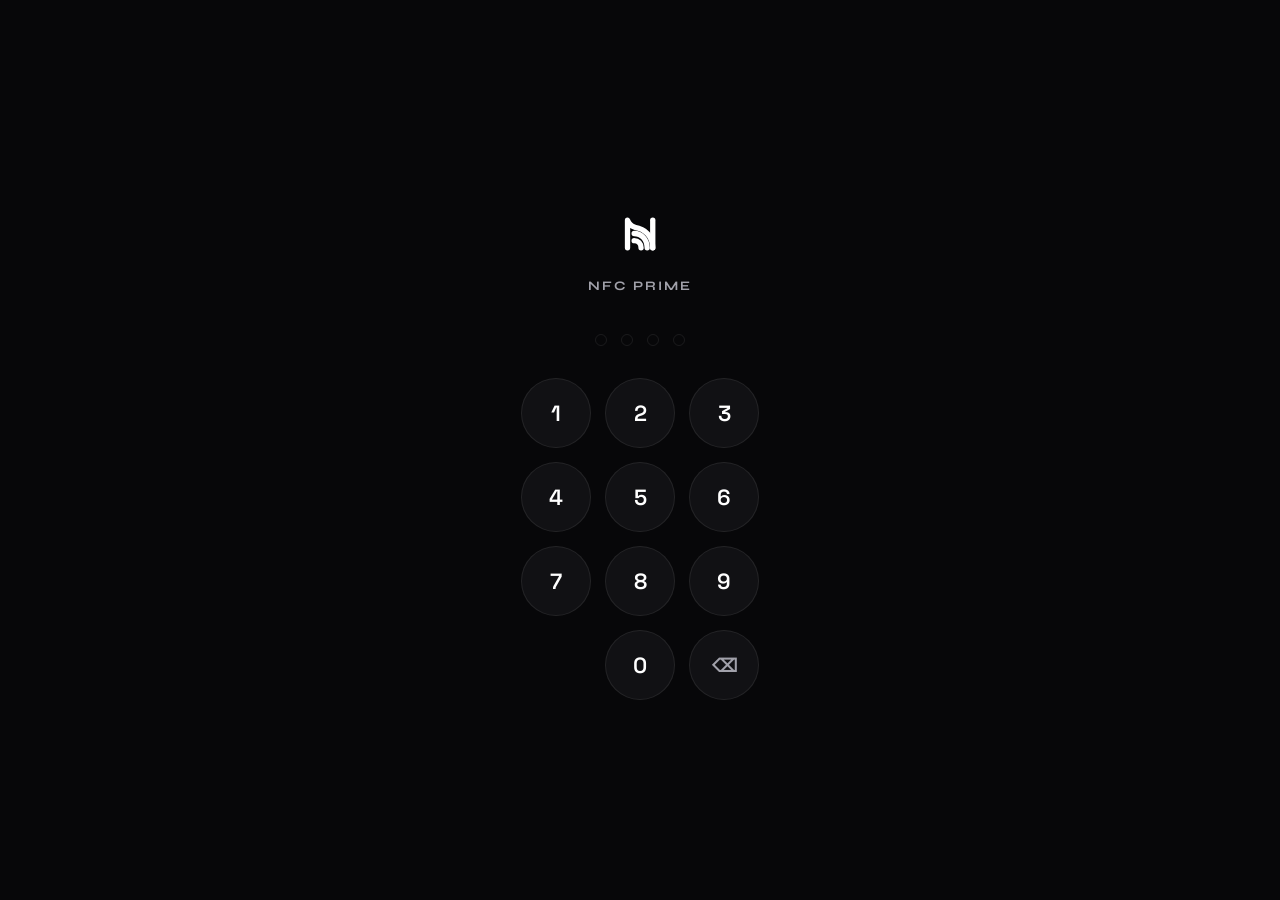
==== commit af491427: "go" ====
--- a/index.html
+++ b/index.html
@@ -3,7 +3,7 @@
 <head>
   <meta charset="UTF-8"/>
   <meta name="viewport" content="width=device-width, initial-scale=1.0, maximum-scale=1.0, user-scalable=no"/>
-  <meta name="theme-color" content="#171717"/>
+  <meta name="theme-color" content="#070709"/>
   <meta name="apple-mobile-web-app-capable" content="yes"/>
   <meta name="apple-mobile-web-app-status-bar-style" content="black-translucent"/>
   <link rel="apple-touch-icon" href="icon.svg"/>
@@ -11,15 +11,13 @@
   
   <link rel="preconnect" href="https://fonts.googleapis.com">
   <link rel="preconnect" href="https://fonts.gstatic.com" crossorigin>
-  <link href="https://fonts.googleapis.com/css2?family=Inter:wght@300;400;500;600;700;800&family=Space+Grotesk:wght@500;600;700&family=Syne:wght@600;700;800&display=swap" rel="stylesheet">
+  <link href="https://fonts.googleapis.com/css2?family=Inter:wght@300;400;500;600;700&family=Space+Grotesk:wght@500;600;700&family=Syne:wght@600;700;800&display=swap" rel="stylesheet">
 
   <link rel="manifest" href="manifest.json"/>
   <link rel="stylesheet" href="style.css"/>
 </head>
 <body>
 
-<div class="app-shell">
-
   <!-- Offline status indicator -->
   <div id="offline-banner" class="offline-banner">
     <span>Tarmoq aloqasi yo'q (Oflayn)</span>
@@ -31,15 +29,14 @@
   <div id="pin-screen" class="screen active">
     <div class="pin-logo-wrap">
       <div class="pin-brand-icon">
-        <svg viewBox="0 0 512 512" width="76" height="76" stroke="currentColor" fill="none" stroke-width="40" stroke-linecap="round" stroke-linejoin="round">
+        <svg viewBox="0 0 512 512" width="68" height="68" stroke="currentColor" fill="none" stroke-width="40" stroke-linecap="round" stroke-linejoin="round">
           <path d="M 162, 360 L 162, 152 C 170, 172 188, 195 218, 206 C 292, 216 352, 272 352, 360" />
           <path d="M 352, 152 L 352, 360" />
           <path d="M 212, 252 C 266, 252 310, 296 310, 360" />
           <path d="M 212, 306 C 242, 306 264, 328 264, 360" />
         </svg>
       </div>
-      <h1 class="pin-tagline">NFC PRIME</h1>
-      <p class="pin-subtext">Xavfsizlik kodi (7777)</p>
+      <div class="pin-tagline">NFC PRIME</div>
     </div>
 
     <div class="pin-dots" id="pin-dots">
@@ -61,11 +58,7 @@
       <button class="pin-key" data-v="9">9</button>
       <button class="pin-key empty"></button>
       <button class="pin-key" data-v="0">0</button>
-      <button class="pin-key del" id="del-btn" title="O'chirish">
-        <svg width="22" height="22" viewBox="0 0 24 24" fill="none" stroke="currentColor" stroke-width="2" stroke-linecap="round" stroke-linejoin="round">
-          <path d="m18 9-6 6"/><path d="m12 9 6 6"/><path d="M10 5.5A2.5 2.5 0 0 0 8 4H4a2 2 0 0 0-2 2v12a2 2 0 0 0 2 2h4a2.5 2.5 0 0 0 2-1.5L22 12Z"/>
-        </svg>
-      </button>
+      <button class="pin-key del" id="del-btn">⌫</button>
     </div>
   </div>
 
@@ -73,76 +66,52 @@
        2. APP CORE SCREEN
   ════════════════════════════════════════ -->
   <div id="app-screen" class="screen">
-    <header class="app-header">
+    <div class="app-header">
       <div class="header-left">
         <div class="header-logo-icon">
-          <!-- Asl NFC PRIME Logotipi -->
-          <svg viewBox="0 0 512 512" width="26" height="26" stroke="currentColor" fill="none" stroke-width="42" stroke-linecap="round" stroke-linejoin="round">
+          <svg viewBox="0 0 512 512" width="24" height="24" stroke="currentColor" fill="none" stroke-width="42" stroke-linecap="round" stroke-linejoin="round">
             <path d="M 162, 360 L 162, 152 C 170, 172 188, 195 218, 206 C 292, 216 352, 272 352, 360" />
             <path d="M 352, 152 L 352, 360" />
             <path d="M 212, 252 C 266, 252 310, 296 310, 360" />
             <path d="M 212, 306 C 242, 306 264, 328 264, 360" />
           </svg>
         </div>
-        <h1 class="header-brand-name">NFC PRIME</h1>
+        <span class="header-brand-name">NFC PRIME</span>
       </div>
       <div class="header-right">
         <div class="header-time" id="hdr-time">--:--</div>
-        <button class="header-icon-btn" id="hdr-search-btn" onclick="openGlobalSearch()" title="Qidiruv">
-          <svg width="20" height="20" viewBox="0 0 24 24" fill="none" stroke="currentColor" stroke-width="2" stroke-linecap="round" stroke-linejoin="round">
-            <circle cx="11" cy="11" r="8"/><path d="m21 21-4.3-4.3"/>
-          </svg>
-        </button>
         <button class="theme-toggle-btn" id="theme-toggle-btn" onclick="toggleTheme()" title="Mavzu">☀️</button>
       </div>
-    </header>
-
-    <main class="app-body" id="app-body"></main>
-
-    <button class="fab" id="fab-btn" title="Qo'shish">
-      <svg width="22" height="22" viewBox="0 0 24 24" fill="none" stroke="currentColor" stroke-width="2.5" stroke-linecap="round" stroke-linejoin="round">
-        <path d="M5 12h14"/><path d="M12 5v14"/>
-      </svg>
-    </button>
+    </div>
+
+    <div class="app-body" id="app-body"></div>
+
+    <button class="fab" id="fab-btn" title="Qo'shish">+</button>
 
     <nav class="bottom-nav">
       <button class="nav-item active" data-tab="dashboard">
-        <svg class="ni-svg" width="20" height="20" viewBox="0 0 24 24" fill="none" stroke="currentColor" stroke-width="1.8" stroke-linecap="round" stroke-linejoin="round">
-          <rect width="7" height="9" x="3" y="3" rx="1"/><rect width="7" height="5" x="14" y="3" rx="1"/><rect width="7" height="9" x="14" y="12" rx="1"/><rect width="7" height="5" x="3" y="16" rx="1"/>
-        </svg>
+        <span class="ni-icon">📊</span>
         <span class="ni-label">Panel</span>
       </button>
       <button class="nav-item" data-tab="orders">
-        <div class="nav-icon-wrap">
-          <svg class="ni-svg" width="20" height="20" viewBox="0 0 24 24" fill="none" stroke="currentColor" stroke-width="1.8" stroke-linecap="round" stroke-linejoin="round">
-            <path d="M4 2v20l2-1 2 1 2-1 2 1 2-1 2 1 2-1 2 1V2l-2 1-2-1-2 1-2-1-2 1-2-1-2 1Z"/><path d="M16 8h-6a2 2 0 1 0 0 4h4a2 2 0 1 1 0 4H8"/><path d="M12 17.5v.5"/><path d="M12 6v.5"/>
-          </svg>
-          <span class="nav-badge" id="orders-badge" style="display:none;">0</span>
-        </div>
+        <span class="ni-icon">📋</span>
         <span class="ni-label">Buyurtma</span>
+        <span class="nav-badge" id="orders-badge" style="display:none;">0</span>
       </button>
       <button class="nav-item" data-tab="expenses">
-        <svg class="ni-svg" width="20" height="20" viewBox="0 0 24 24" fill="none" stroke="currentColor" stroke-width="1.8" stroke-linecap="round" stroke-linejoin="round">
-          <path d="M19 7V4a1 1 0 0 0-1-1H5a2 2 0 0 0 0 4h15a1 1 0 0 1 1 1v4h-3a2 2 0 0 0 0 4h3a1 1 0 0 0 1-1v-2a1 1 0 0 0-1-1"/><path d="M3 5v14a2 2 0 0 0 2 2h15a1 1 0 0 0 1-1v-4"/>
-        </svg>
+        <span class="ni-icon">💸</span>
         <span class="ni-label">Xarajat</span>
       </button>
       <button class="nav-item" data-tab="products">
-        <svg class="ni-svg" width="20" height="20" viewBox="0 0 24 24" fill="none" stroke="currentColor" stroke-width="1.8" stroke-linecap="round" stroke-linejoin="round">
-          <path d="m7.5 4.27 9 5.15"/><path d="M21 8a2 2 0 0 0-1-1.73l-7-4a2 2 0 0 0-2 0l-7 4A2 2 0 0 0 3 8v8a2 2 0 0 0 1 1.73l7 4a2 2 0 0 0 2 0l7-4A2 2 0 0 0 21 16Z"/><path d="m3.3 7 8.7 5 8.7-5"/><path d="M12 22V12"/>
-        </svg>
+        <span class="ni-icon">💳</span>
         <span class="ni-label">Ombor</span>
       </button>
       <button class="nav-item" data-tab="clients">
-        <svg class="ni-svg" width="20" height="20" viewBox="0 0 24 24" fill="none" stroke="currentColor" stroke-width="1.8" stroke-linecap="round" stroke-linejoin="round">
-          <path d="M16 21v-2a4 4 0 0 0-4-4H6a4 4 0 0 0-4 4v2"/><circle cx="9" cy="7" r="4"/><path d="M22 21v-2a4 4 0 0 0-3-3.87"/><path d="M16 3.13a4 4 0 0 1 0 7.75"/>
-        </svg>
+        <span class="ni-icon">👥</span>
         <span class="ni-label">Mijoz</span>
       </button>
       <button class="nav-item" data-tab="analytics">
-        <svg class="ni-svg" width="20" height="20" viewBox="0 0 24 24" fill="none" stroke="currentColor" stroke-width="1.8" stroke-linecap="round" stroke-linejoin="round">
-          <path d="M3 3v18h18"/><path d="m19 9-5 5-4-4-3 3"/>
-        </svg>
+        <span class="ni-icon">📈</span>
         <span class="ni-label">Analitika</span>
       </button>
     </nav>
@@ -218,7 +187,9 @@
       <button class="header-action-btn" onclick="showAddStockForm()">+ Kirim</button>
     </div>
     <div class="detail-body">
-      <div id="products-detail-list" class="product-card-grid"></div>
+      <div class="wide-card">
+        <div id="products-detail-list"></div>
+      </div>
     </div>
   </div>
 
@@ -352,8 +323,6 @@
   <!-- TOAST -->
   <div class="toast" id="toast"></div>
 
-</div> <!-- /.app-shell -->
-
   <script src="app.js"></script>
 </body>
 </html>
--- a/style.css
+++ b/style.css
@@ -1,67 +1,54 @@
-@import url('https://fonts.googleapis.com/css2?family=Inter:wght@300;400;500;600;700;800&family=Space+Grotesk:wght@500;600;700&family=Syne:wght@600;700;800&display=swap');
+@import url('https://fonts.googleapis.com/css2?family=Inter:wght@300;400;500;600;700&family=Space+Grotesk:wght@500;600;700&family=Syne:wght@600;700;800&display=swap');
 
 :root {
-  /* ── Obsidian & Champagne Gold Theme Tokens ── */
-  --color-obsidian:        #171717;
-  --color-obsidian-dark:   #111111;
-  --color-obsidian-glass:  rgba(23, 23, 23, 0.92);
-  --color-surface:         #262626;
-  --color-surface-hover:   #303030;
-  --color-surface-elev:    #2a2a2a;
-  --color-surface-subtle:  #1f1f1f;
+  /* ── Ultra-Minimalist Palette: 3 Colors Only ──
+     1. Deep Matte Obsidian Black (#070709, #111114, #17171b)
+     2. Pure White & Soft Gray (#ffffff, #a1a1aa, #63636b)
+     3. Champagne Gold Accent (#c7a667)
+  ── */
+  --bg:          #070709;
+  --surface:     #111114;
+  --surface2:    #17171b;
+  --surface3:    #222228;
   
-  --color-gold:            #C7A667;
-  --color-gold-light:      #dfc28a;
-  --color-gold-dark:       #aa894a;
-  --color-gold-bg:         rgba(199, 166, 103, 0.12);
-  --color-gold-border:     rgba(199, 166, 103, 0.32);
-  --color-gold-glow:       rgba(199, 166, 103, 0.25);
+  --border:      rgba(255, 255, 255, 0.08);
+  --border-subtle: rgba(255, 255, 255, 0.05);
+  --border-focus: #c7a667;
   
-  --color-white:           #F7F7F7;
-  --color-border-subtle:   rgba(247, 247, 247, 0.10);
-  --color-border-strong:   rgba(247, 247, 247, 0.20);
-  --color-muted:           rgba(247, 247, 247, 0.60);
-  --color-muted-dim:       rgba(247, 247, 247, 0.38);
-
-  --color-danger:          #ef4444;
-  --color-danger-bg:       rgba(239, 68, 68, 0.15);
-  --color-danger-border:   rgba(239, 68, 68, 0.35);
-  --color-success:         #10b981;
-  --color-success-bg:      rgba(16, 185, 129, 0.15);
-
-  --font-syne:             'Syne', -apple-system, sans-serif;
-  --font-inter:            'Inter', -apple-system, sans-serif;
-  --font-mono:             'Space Grotesk', -apple-system, sans-serif;
-
-  --radius-xl:             18px;
-  --radius-lg:             14px;
-  --radius-md:             10px;
-  --radius-sm:             7px;
-  --nav-h:                 74px;
-}
-
-/* Light Theme Support */
+  --text:        #ffffff;
+  --text-dim:    #a1a1aa;
+  --muted:       #63636b;
+  
+  --gold:        #c7a667;
+  --gold-light:  #e0ca9e;
+  --gold-bg:     rgba(199, 166, 103, 0.1);
+  --gold-border: rgba(199, 166, 103, 0.25);
+
+  --radius:      14px;
+  --radius-sm:   10px;
+  --radius-xs:   6px;
+  --nav-h:       68px;
+}
+
+/* Light Theme */
 body.light-theme {
-  --color-obsidian:        #f4f4f7;
-  --color-obsidian-dark:   #e8e8ed;
-  --color-obsidian-glass:  rgba(244, 244, 247, 0.94);
-  --color-surface:         #ffffff;
-  --color-surface-hover:   #ebebef;
-  --color-surface-elev:    #ffffff;
-  --color-surface-subtle:  #f0f0f4;
+  --bg:          #f7f7f9;
+  --surface:     #ffffff;
+  --surface2:    #f0f0f4;
+  --surface3:    #e4e4eb;
   
-  --color-gold:            #9e772f;
-  --color-gold-light:      #825f1e;
-  --color-gold-dark:       #6a4a10;
-  --color-gold-bg:         rgba(158, 119, 47, 0.1);
-  --color-gold-border:     rgba(158, 119, 47, 0.28);
-  --color-gold-glow:       rgba(158, 119, 47, 0.2);
+  --border:      rgba(0, 0, 0, 0.08);
+  --border-subtle: rgba(0, 0, 0, 0.04);
+  --border-focus: #a37d36;
   
-  --color-white:           #141416;
-  --color-border-subtle:   rgba(0, 0, 0, 0.08);
-  --color-border-strong:   rgba(0, 0, 0, 0.16);
-  --color-muted:           rgba(20, 20, 22, 0.65);
-  --color-muted-dim:       rgba(20, 20, 22, 0.42);
+  --text:        #111114;
+  --text-dim:    #52525b;
+  --muted:       #8e8e96;
+  
+  --gold:        #a37d36;
+  --gold-light:  #856121;
+  --gold-bg:     rgba(163, 125, 54, 0.08);
+  --gold-border: rgba(163, 125, 54, 0.22);
 }
 
 *, *::before, *::after { 
@@ -72,53 +59,29 @@
 }
 
 html, body {
-  min-height: 100vh;
-  min-height: 100dvh;
-  background-color: #0d0d0f;
-  color: var(--color-white);
-  font-family: var(--font-inter);
+  height: 100%;
+  background: var(--bg);
+  color: var(--text);
+  font-family: 'Inter', -apple-system, sans-serif;
+  overflow: hidden;
+  position: fixed;
+  width: 100%;
+  transition: background-color 0.25s ease, color 0.25s ease;
   -webkit-font-smoothing: antialiased;
-  -moz-osx-font-smoothing: grayscale;
-  overflow-x: hidden;
-}
-
-/* Central Mobile-Centric Shell (max-w-[480px]) */
-.app-shell {
-  width: 100%;
-  max-width: 480px;
-  min-height: 100vh;
-  min-height: 100dvh;
-  margin: 0 auto;
-  background-color: var(--color-obsidian);
-  position: relative;
-  display: flex;
-  flex-direction: column;
-  box-shadow: 0 0 50px rgba(0, 0, 0, 0.85);
-  border-left: 1px solid var(--color-border-subtle);
-  border-right: 1px solid var(--color-border-subtle);
-  overflow: hidden;
 }
 
 /* Scrollbars */
-::-webkit-scrollbar { width: 4px; height: 4px; }
+::-webkit-scrollbar { width: 3px; height: 3px; }
 ::-webkit-scrollbar-track { background: transparent; }
-::-webkit-scrollbar-thumb { background: var(--color-surface); border-radius: 4px; }
-
-/* Safe padding utility */
-.pb-safe {
-  padding-bottom: env(safe-area-inset-bottom, 80px);
-}
+::-webkit-scrollbar-thumb { background: var(--surface3); border-radius: 4px; }
 
 /* Screens */
 .screen { 
   display: none; 
   flex-direction: column; 
-  flex: 1;
-  width: 100%;
   height: 100vh; 
   height: 100dvh; 
   overflow: hidden; 
-  position: relative;
 }
 .screen.active { display: flex; }
 
@@ -128,950 +91,633 @@
 #pin-screen {
   align-items: center;
   justify-content: center;
-  padding: 24px;
-  background: radial-gradient(circle at 50% 30%, #202020 0%, var(--color-obsidian) 70%);
+  padding: 20px;
+  background: var(--bg);
 }
 
 .pin-logo-wrap { 
   text-align: center; 
-  margin-bottom: 28px; 
+  margin-bottom: 24px; 
 }
 
 .pin-brand-icon {
   display: flex;
   align-items: center;
   justify-content: center;
-  color: var(--color-gold);
-  margin: 0 auto 12px;
-  filter: drop-shadow(0 4px 16px var(--color-gold-glow));
+  color: var(--text);
+  margin: 0 auto 10px;
 }
 
 .pin-tagline {
-  font-family: var(--font-syne);
-  font-size: 22px;
-  font-weight: 800;
-  color: var(--color-white);
-  letter-spacing: 1px;
+  font-family: 'Syne', sans-serif;
+  font-size: 13px;
+  font-weight: 700;
+  color: var(--text-dim);
+  letter-spacing: 2px;
   text-transform: uppercase;
 }
 
-.pin-subtext {
-  font-size: 12px;
-  color: var(--color-muted);
-  margin-top: 4px;
-  font-weight: 500;
-}
-
 .pin-dots {
   display: flex;
-  gap: 16px;
-  margin: 20px 0 36px;
+  gap: 14px;
+  margin: 16px 0 32px;
 }
 .pin-dot {
-  width: 13px;
-  height: 13px;
+  width: 12px;
+  height: 12px;
   border-radius: 50%;
-  border: 1.5px solid var(--color-border-strong);
+  border: 1.5px solid var(--border);
   background: transparent;
-  transition: all 0.25s cubic-bezier(0.16, 1, 0.3, 1);
+  transition: all 0.2s ease;
 }
 .pin-dot.filled {
-  background: var(--color-gold);
-  border-color: var(--color-gold);
-  transform: scale(1.2);
-  box-shadow: 0 0 14px var(--color-gold-glow);
+  background: var(--gold);
+  border-color: var(--gold);
+  transform: scale(1.15);
 }
 .pin-dot.error {
-  background: var(--color-danger) !important;
-  border-color: var(--color-danger) !important;
-  animation: shake 0.3s;
-}
-@keyframes shake {
-  0%, 100% { transform: translateX(0); }
-  25% { transform: translateX(-5px); }
-  75% { transform: translateX(5px); }
+  background: #fff !important;
+  border-color: #fff !important;
 }
 
 .pin-keypad {
   display: grid;
-  grid-template-columns: repeat(3, 72px);
-  gap: 16px;
+  grid-template-columns: repeat(3, 70px);
+  gap: 14px;
 }
 .pin-key {
-  width: 72px;
-  height: 72px;
+  width: 70px;
+  height: 70px;
   border-radius: 50%;
-  border: 1px solid var(--color-border-subtle);
-  background: var(--color-surface);
-  color: var(--color-white);
-  font-family: var(--font-mono);
-  font-size: 24px;
+  border: 1px solid var(--border);
+  background: var(--surface);
+  color: var(--text);
+  font-family: 'Space Grotesk', sans-serif;
+  font-size: 22px;
   font-weight: 600;
   cursor: pointer;
   display: flex;
   align-items: center;
   justify-content: center;
-  transition: all 0.15s ease;
-  box-shadow: 0 4px 12px rgba(0, 0, 0, 0.2);
+  transition: background 0.15s ease;
 }
 .pin-key:active {
-  background: var(--color-surface-hover);
-  border-color: var(--color-gold);
-  transform: scale(0.92);
-}
-.pin-key.empty { 
-  background: transparent; 
-  border-color: transparent; 
-  box-shadow: none; 
-  cursor: default; 
-}
-.pin-key.del { 
-  color: var(--color-muted); 
-}
-.pin-key.del:hover {
-  color: var(--color-white);
-}
+  background: var(--surface2);
+  border-color: var(--gold);
+}
+.pin-key.empty { background: transparent; border-color: transparent; }
+.pin-key.del { font-size: 18px; color: var(--text-dim); }
 
 /* ══════════════════════════════════════
    2. APP HEADER & LAYOUT
    ══════════════════════════════════════ */
 .app-header {
-  height: 58px;
-  background: var(--color-obsidian-glass);
-  backdrop-filter: blur(14px);
-  -webkit-backdrop-filter: blur(14px);
-  border-bottom: 1px solid var(--color-border-subtle);
+  height: 52px;
+  background: var(--bg);
+  border-bottom: 1px solid var(--border);
   display: flex;
   align-items: center;
   justify-content: space-between;
-  padding: 0 18px;
+  padding: 0 16px;
   flex-shrink: 0;
-  z-index: 50;
-  position: sticky;
-  top: 0;
+  z-index: 10;
 }
 
 .header-left {
   display: flex;
   align-items: center;
-  gap: 10px;
+  gap: 9px;
 }
 .header-logo-icon {
   display: flex;
   align-items: center;
   justify-content: center;
-  color: var(--color-gold);
-  width: 34px;
-  height: 34px;
-  border-radius: 10px;
-  background: var(--color-surface);
-  border: 1px solid var(--color-border-subtle);
-  flex-shrink: 0;
+  color: var(--text);
 }
 .header-brand-name {
-  font-family: var(--font-syne);
-  font-size: 18px;
-  font-weight: 800;
-  letter-spacing: -0.02em;
-  color: var(--color-gold);
+  font-family: 'Syne', sans-serif;
+  font-size: 14px;
+  font-weight: 700;
+  letter-spacing: 0.5px;
+  color: var(--text);
 }
 
 .header-right {
   display: flex;
   align-items: center;
-  gap: 10px;
+  gap: 12px;
 }
 .header-time {
-  font-family: var(--font-mono);
+  font-family: 'Space Grotesk', sans-serif;
   font-size: 13px;
   font-weight: 600;
-  color: var(--color-muted);
-}
-.header-icon-btn {
-  background: var(--color-surface);
-  border: 1px solid var(--color-border-subtle);
-  color: var(--color-gold);
-  width: 34px;
-  height: 34px;
-  border-radius: 50%;
-  cursor: pointer;
-  display: flex;
-  align-items: center;
-  justify-content: center;
-  transition: all 0.15s ease;
-}
-.header-icon-btn:active {
-  transform: scale(0.92);
-  border-color: var(--color-gold);
-}
-
-.theme-toggle-btn {
-  background: var(--color-surface);
-  border: 1px solid var(--color-border-subtle);
-  color: var(--color-white);
-  width: 34px;
-  height: 34px;
-  border-radius: 50%;
-  font-size: 14px;
-  cursor: pointer;
-  display: flex;
-  align-items: center;
-  justify-content: center;
-  transition: all 0.15s ease;
-}
-.theme-toggle-btn:active {
-  transform: scale(0.92);
-  border-color: var(--color-gold);
+  color: var(--text-dim);
 }
 
 .app-body {
   flex: 1;
   overflow-y: auto;
-  padding: 18px 18px calc(var(--nav-h) + 18px);
+  padding: 14px 14px calc(var(--nav-h) + 14px);
   -webkit-overflow-scrolling: touch;
-  display: flex;
-  flex-direction: column;
-  gap: 16px;
 }
 
 /* ══════════════════════════════════════
    3. BOTTOM NAVIGATION BAR
    ══════════════════════════════════════ */
 .bottom-nav {
-  position: absolute;
+  position: fixed;
   bottom: 0;
   left: 0;
   right: 0;
   height: var(--nav-h);
-  background: var(--color-obsidian-glass);
-  backdrop-filter: blur(16px);
-  -webkit-backdrop-filter: blur(16px);
-  border-top: 1px solid var(--color-border-subtle);
+  background: var(--surface);
+  border-top: 1px solid var(--border);
   display: flex;
   align-items: center;
   justify-content: space-around;
-  padding: 0 4px calc(env(safe-area-inset-bottom, 0px) + 4px);
-  z-index: 90;
-  box-shadow: 0 -4px 24px rgba(0, 0, 0, 0.5);
+  padding: 0 4px calc(env(safe-area-inset-bottom, 0px) + 2px);
+  z-index: 100;
 }
 
 .nav-item {
   flex: 1;
-  max-width: 68px;
+  max-width: 64px;
   display: flex;
   flex-direction: column;
   align-items: center;
   justify-content: center;
-  gap: 4px;
+  gap: 3px;
   background: transparent;
   border: none;
-  color: var(--color-muted);
+  color: var(--muted);
   cursor: pointer;
   padding: 6px 0;
   position: relative;
-  transition: all 0.15s cubic-bezier(0.16, 1, 0.3, 1);
-}
-.nav-item:active {
-  transform: scale(0.90);
+  transition: color 0.15s ease;
 }
 .nav-item.active {
-  color: var(--color-gold);
-}
-.nav-item.active .ni-svg {
-  stroke: var(--color-gold);
-  filter: drop-shadow(0 0 6px var(--color-gold-glow));
-}
-.nav-icon-wrap {
-  position: relative;
-  display: flex;
-  align-items: center;
-  justify-content: center;
-}
-.ni-svg {
-  transition: stroke 0.2s ease, transform 0.2s ease;
+  color: var(--gold);
+}
+.ni-icon {
+  font-size: 18px;
+  line-height: 1;
 }
 .ni-label {
-  font-family: var(--font-inter);
-  font-size: 10px;
-  font-weight: 600;
-  letter-spacing: 0.2px;
+  font-size: 9.5px;
+  font-weight: 600;
 }
 .nav-badge {
   position: absolute;
-  top: -4px;
-  right: -8px;
-  background: var(--color-gold);
-  color: #171717;
-  font-family: var(--font-mono);
-  font-size: 9px;
+  top: 3px;
+  right: 12px;
+  background: var(--gold);
+  color: #000;
+  font-size: 8.5px;
   font-weight: 800;
-  padding: 1px 5px;
-  border-radius: 10px;
-  min-width: 15px;
-  height: 15px;
-  display: inline-flex;
+  padding: 1px 4px;
+  border-radius: 8px;
+  min-width: 14px;
+  text-align: center;
+}
+
+/* Clean FAB */
+.fab {
+  position: fixed;
+  bottom: calc(var(--nav-h) + 12px);
+  right: 14px;
+  width: 48px;
+  height: 48px;
+  border-radius: 50%;
+  background: var(--gold);
+  color: #000;
+  font-size: 24px;
+  font-weight: 400;
+  border: none;
+  cursor: pointer;
+  display: flex;
   align-items: center;
   justify-content: center;
-  box-shadow: 0 2px 6px rgba(0, 0, 0, 0.4);
-}
-
-/* Floating Action Button */
-.fab {
-  position: absolute;
-  bottom: calc(var(--nav-h) + 14px);
-  right: 18px;
-  width: 52px;
-  height: 52px;
-  border-radius: 50%;
-  background: var(--color-gold);
-  color: #171717;
-  border: none;
-  cursor: pointer;
-  display: flex;
-  align-items: center;
-  justify-content: center;
-  z-index: 80;
-  box-shadow: 0 6px 20px var(--color-gold-glow);
-  transition: transform 0.15s cubic-bezier(0.16, 1, 0.3, 1);
-}
-.fab:active { 
-  transform: scale(0.92); 
-}
+  z-index: 90;
+  box-shadow: 0 4px 16px rgba(0, 0, 0, 0.5);
+  transition: transform 0.15s ease;
+}
+.fab:active { transform: scale(0.92); }
 
 /* ══════════════════════════════════════
-   4. SECTION HEADERS & ACTION BUTTONS
+   4. CLEAN CARDS & SUMMARY
    ══════════════════════════════════════ */
-.section-header {
-  display: flex;
-  align-items: center;
+.summary-banner {
+  background: var(--surface);
+  border: 1px solid var(--border);
+  border-radius: var(--radius);
+  padding: 16px 18px;
+  margin-bottom: 12px;
+}
+.sb-row {
+  display: flex;
   justify-content: space-between;
-  margin-bottom: 4px;
-}
-
-.section-title {
-  font-family: var(--font-syne);
-  font-size: 24px;
-  font-weight: 700;
-  color: var(--color-white);
-  letter-spacing: -0.02em;
-}
-
-.btn-gold {
-  background: var(--color-gold);
-  color: #171717;
-  padding: 8px 14px;
-  border-radius: 10px;
-  font-family: var(--font-inter);
-  font-size: 13px;
-  font-weight: 700;
-  display: inline-flex;
-  align-items: center;
-  gap: 6px;
-  border: none;
-  cursor: pointer;
-  box-shadow: 0 4px 14px var(--color-gold-glow);
-  transition: transform 0.15s ease, background 0.15s ease;
-  flex-shrink: 0;
-}
-.btn-gold:active {
-  transform: scale(0.95);
-  background: var(--color-gold-light);
-}
-
-.sec-label {
-  font-family: var(--font-inter);
+  align-items: flex-start;
+}
+.sb-label {
   font-size: 11px;
-  font-weight: 700;
-  color: var(--color-muted);
+  color: var(--text-dim);
   text-transform: uppercase;
   letter-spacing: 0.8px;
-  margin: 12px 0 6px 2px;
-}
-
-.icon-text-btn {
-  background: transparent;
-  border: none;
-  color: var(--color-gold);
-  font-family: var(--font-inter);
-  font-size: 12px;
-  font-weight: 600;
-  cursor: pointer;
-  display: inline-flex;
-  align-items: center;
-  gap: 4px;
-  transition: opacity 0.15s ease;
-}
-.icon-text-btn:hover { opacity: 0.85; }
-
-/* ══════════════════════════════════════
-   5. LUXURY SUMMARY BANNERS & STAT CARDS
-   ══════════════════════════════════════ */
-.summary-banner {
-  background: var(--color-surface);
-  border: 1px solid var(--color-border-subtle);
-  border-radius: var(--radius-xl);
-  padding: 18px 20px;
-  position: relative;
-  overflow: hidden;
-  box-shadow: 0 8px 24px rgba(0, 0, 0, 0.25);
-  transition: border-color 0.2s ease;
-}
-.summary-banner::before {
-  content: '';
-  position: absolute;
-  top: 0;
-  left: 0;
-  right: 0;
-  height: 2px;
-  background: linear-gradient(90deg, transparent, var(--color-gold), transparent);
-}
-.summary-banner:hover {
-  border-color: var(--color-gold-border);
-}
-
-.sb-row {
-  display: flex;
-  justify-content: space-between;
-  align-items: flex-start;
-}
-.sb-label {
-  font-family: var(--font-inter);
+  font-weight: 600;
+}
+.sb-val {
+  font-family: 'Space Grotesk', sans-serif;
+  font-size: 26px;
+  font-weight: 700;
+  color: var(--gold);
+  margin-top: 2px;
+}
+.sb-sub-stats {
+  display: flex;
+  gap: 16px;
+  margin-top: 10px;
+  padding-top: 10px;
+  border-top: 1px solid var(--border-subtle);
+  font-size: 11.5px;
+  color: var(--text-dim);
+}
+.sb-sub-stats b { color: var(--text); }
+
+.theme-toggle-btn {
+  background: var(--surface2);
+  border: 1px solid var(--border);
+  color: var(--text);
+  width: 30px;
+  height: 30px;
+  border-radius: 50%;
+  font-size: 13px;
+  cursor: pointer;
+  display: flex;
+  align-items: center;
+  justify-content: center;
+}
+
+.sec-label {
   font-size: 11px;
-  color: var(--color-muted);
+  font-weight: 600;
+  color: var(--muted);
   text-transform: uppercase;
   letter-spacing: 0.8px;
-  font-weight: 700;
-}
-.sb-val {
-  font-family: var(--font-mono);
-  font-size: 28px;
-  font-weight: 700;
-  color: var(--color-gold);
-  margin-top: 4px;
-  letter-spacing: -0.02em;
-}
-.sb-sub-stats {
-  display: flex;
-  flex-wrap: wrap;
-  gap: 12px;
-  margin-top: 14px;
-  padding-top: 12px;
-  border-top: 1px solid var(--color-border-subtle);
-  font-size: 12px;
-  color: var(--color-muted);
-}
-.sb-stat-chip {
-  background: var(--color-surface-subtle);
-  padding: 4px 10px;
-  border-radius: 8px;
-  border: 1px solid var(--color-border-subtle);
-  font-size: 11.5px;
-}
-.sb-stat-chip b {
-  color: var(--color-white);
-  font-family: var(--font-mono);
-  font-weight: 600;
-}
-
-/* 4 Quick Stat Cards */
+  margin: 16px 0 8px 2px;
+}
+
+/* 4 Simple Stat Cards */
 .stat-grid {
   display: grid;
   grid-template-columns: 1fr 1fr;
-  gap: 10px;
+  gap: 8px;
+  margin-bottom: 12px;
 }
 .stat-card {
-  background: var(--color-surface);
-  border: 1px solid var(--color-border-subtle);
-  border-radius: var(--radius-lg);
-  padding: 14px 16px;
-  cursor: pointer;
-  transition: all 0.2s cubic-bezier(0.16, 1, 0.3, 1);
-  box-shadow: 0 4px 12px rgba(0, 0, 0, 0.15);
-}
-.stat-card:hover {
-  border-color: var(--color-gold-border);
-  background: var(--color-surface-hover);
+  background: var(--surface);
+  border: 1px solid var(--border);
+  border-radius: var(--radius-sm);
+  padding: 12px 14px;
+  cursor: pointer;
+  transition: background 0.15s ease;
 }
 .stat-card:active {
-  transform: scale(0.97);
+  background: var(--surface2);
 }
 .sc-val {
-  font-family: var(--font-mono);
-  font-size: 19px;
+  font-family: 'Space Grotesk', sans-serif;
+  font-size: 17px;
   font-weight: 700;
-  color: var(--color-white);
+  color: var(--text);
 }
 .sc-label {
-  font-family: var(--font-inter);
-  font-size: 11.5px;
-  color: var(--color-muted);
-  margin-top: 4px;
-  font-weight: 500;
+  font-size: 11px;
+  color: var(--text-dim);
+  margin-top: 3px;
 }
 
 /* Wide Container Card */
 .wide-card {
-  background: var(--color-surface);
-  border: 1px solid var(--color-border-subtle);
-  border-radius: var(--radius-xl);
-  padding: 14px 16px;
-  box-shadow: 0 4px 16px rgba(0, 0, 0, 0.15);
+  background: var(--surface);
+  border: 1px solid var(--border);
+  border-radius: var(--radius);
+  padding: 12px 14px;
+  margin-bottom: 10px;
 }
 
 /* ══════════════════════════════════════
-   6. PRODUCT CARDS (KATALOG / OMBOR)
-   ══════════════════════════════════════ */
-.product-card-grid {
-  display: flex;
-  flex-direction: column;
-  gap: 12px;
-}
-
-.product-card {
-  background: var(--color-surface);
-  border: 1px solid var(--color-border-subtle);
-  border-radius: var(--radius-xl);
-  padding: 16px;
-  display: flex;
-  flex-direction: column;
-  gap: 10px;
-  cursor: pointer;
-  transition: all 0.2s cubic-bezier(0.16, 1, 0.3, 1);
-  box-shadow: 0 4px 16px rgba(0, 0, 0, 0.15);
-}
-.product-card:hover {
-  border-color: var(--color-gold-border);
-  background: var(--color-surface-hover);
-}
-.product-card:active {
-  transform: scale(0.98);
-}
-
-.pc-top {
-  display: flex;
-  align-items: center;
-  justify-content: space-between;
-}
-.pc-name {
-  font-family: var(--font-syne);
-  font-size: 16px;
-  font-weight: 700;
-  color: var(--color-white);
-}
-.pc-stock-badge {
-  font-family: var(--font-mono);
-  font-size: 11px;
-  font-weight: 700;
-  padding: 3px 8px;
-  border-radius: 6px;
-  background: var(--color-gold-bg);
-  color: var(--color-gold);
-  border: 1px solid var(--color-gold-border);
-}
-.pc-stock-badge.low {
-  background: var(--color-danger-bg);
-  color: var(--color-danger);
-  border-color: var(--color-danger-border);
-}
-
-.pc-mid {
-  display: flex;
-  align-items: center;
-  justify-content: space-between;
-  padding-top: 4px;
-}
-.pc-size-pill {
-  font-size: 11px;
-  color: var(--color-muted);
-  background: var(--color-surface-subtle);
-  padding: 3px 8px;
-  border-radius: 6px;
-  border: 1px solid var(--color-border-subtle);
-}
-.pc-price {
-  font-family: var(--font-mono);
-  font-size: 16px;
-  font-weight: 700;
-  color: var(--color-gold);
-}
-
-.pc-bottom {
-  display: flex;
-  align-items: center;
-  justify-content: space-between;
-  padding-top: 10px;
-  border-top: 1px solid var(--color-border-subtle);
-  font-size: 11px;
-  color: var(--color-muted);
-}
-.pc-action-link {
-  color: var(--color-gold);
-  font-weight: 600;
-  display: flex;
-  align-items: center;
-  gap: 4px;
-}
-
-/* ══════════════════════════════════════
-   7. ORDERS, EXPENSES & CLIENT LIST ROWS
-   ══════════════════════════════════════ */
-.search-box-wrap { 
-  margin-bottom: 12px; 
-}
-.search-input {
-  width: 100%;
-  background: var(--color-surface);
-  border: 1px solid var(--color-border-subtle);
-  border-radius: var(--radius-md);
-  padding: 10px 14px;
-  font-size: 13px;
-  color: var(--color-white);
-  outline: none;
-  font-family: var(--font-inter);
-  transition: border-color 0.2s ease;
-}
-.search-input:focus { 
-  border-color: var(--color-gold); 
-  box-shadow: 0 0 10px var(--color-gold-glow);
-}
-
-.filter-chips {
-  display: flex;
-  gap: 8px;
-  overflow-x: auto;
-  padding-bottom: 6px;
-  margin-bottom: 10px;
-}
-.chip {
-  background: var(--color-surface);
-  border: 1px solid var(--color-border-subtle);
-  color: var(--color-muted);
-  padding: 6px 12px;
-  border-radius: 12px;
-  font-size: 11.5px;
-  font-weight: 600;
-  cursor: pointer;
-  white-space: nowrap;
-  transition: all 0.15s ease;
-}
-.chip.active {
-  background: var(--color-gold-bg);
-  border-color: var(--color-gold);
-  color: var(--color-gold);
-}
-
-.order-item {
-  display: flex;
-  align-items: center;
-  justify-content: space-between;
-  padding: 12px 0;
-  border-bottom: 1px solid var(--color-border-subtle);
-  transition: background 0.15s ease;
-}
-.order-item:last-child { border-bottom: none; }
-
-.oi-body { 
-  flex: 1; 
-  min-width: 0; 
-  padding-right: 12px; 
-}
-.oi-name {
-  font-size: 13.5px;
-  font-weight: 600;
-  color: var(--color-white);
-  white-space: nowrap;
-  overflow: hidden;
-  text-overflow: ellipsis;
-}
-.oi-detail {
-  font-size: 11.5px;
-  color: var(--color-muted);
-  margin-top: 3px;
-  white-space: nowrap;
-  overflow: hidden;
-  text-overflow: ellipsis;
-}
-
-.oi-right {
-  text-align: right;
-  flex-shrink: 0;
-}
-.oi-sum {
-  font-family: var(--font-mono);
-  font-size: 14px;
-  font-weight: 700;
-  color: var(--color-white);
-}
-
-/* Minimal Status Pill */
-.status-pill {
-  display: inline-block;
-  font-size: 10px;
-  font-weight: 700;
-  padding: 2px 8px;
-  border-radius: 6px;
-  background: var(--color-surface-subtle);
-  color: var(--color-muted);
-  border: 1px solid var(--color-border-subtle);
-  margin-top: 4px;
-}
-.status-done { 
-  color: var(--color-gold); 
-  background: var(--color-gold-bg);
-  border-color: var(--color-gold-border); 
-}
-.status-debt { 
-  color: var(--color-danger); 
-  background: var(--color-danger-bg);
-  border-color: var(--color-danger-border);
-}
-
-/* Product row inside table */
-.product-row {
-  display: flex;
-  align-items: center;
-  justify-content: space-between;
-  padding: 12px 0;
-  border-bottom: 1px solid var(--color-border-subtle);
-}
-.product-row:last-child { border-bottom: none; }
-
-.pr-name {
-  font-size: 13.5px;
-  font-weight: 600;
-  color: var(--color-white);
-}
-.pr-sub {
-  font-size: 11.5px;
-  color: var(--color-muted);
-  margin-top: 2px;
-}
-
-/* ══════════════════════════════════════
-   8. FINANCIAL & ANALYTICS VIEW
-   ══════════════════════════════════════ */
-.fin-row {
-  display: flex;
-  justify-content: space-between;
-  align-items: center;
-  padding: 10px 0;
-  border-bottom: 1px solid var(--color-border-subtle);
-  font-size: 12.5px;
-}
-.fin-row:last-child { border-bottom: none; }
-.fin-label { color: var(--color-muted); font-weight: 500; }
-.fin-val {
-  font-family: var(--font-mono);
-  font-weight: 700;
-  color: var(--color-white);
-}
-
-/* Charts */
-.chart-wrap {
-  background: var(--color-surface);
-  border: 1px solid var(--color-border-subtle);
-  border-radius: var(--radius-xl);
-  padding: 16px;
-  box-shadow: 0 4px 16px rgba(0, 0, 0, 0.15);
-}
-.chart-header {
-  display: flex;
-  justify-content: space-between;
-  align-items: center;
-  margin-bottom: 16px;
-}
-.chart-title {
-  font-size: 12px;
-  font-weight: 700;
-  color: var(--color-muted);
-  text-transform: uppercase;
-  letter-spacing: 0.5px;
-}
-.chart-tabs {
-  display: flex;
-  background: var(--color-surface-subtle);
-  border-radius: 8px;
-  padding: 2px;
-  border: 1px solid var(--color-border-subtle);
-}
-.chart-tab {
-  background: transparent;
-  border: none;
-  color: var(--color-muted);
-  padding: 4px 10px;
-  font-size: 11px;
-  font-weight: 600;
-  border-radius: 6px;
-  cursor: pointer;
-  transition: all 0.15s ease;
-}
-.chart-tab.active {
-  background: var(--color-gold);
-  color: #171717;
-  font-weight: 700;
-}
-.chart-bars-wrap {
-  height: 110px;
-  display: flex;
-  align-items: flex-end;
-  justify-content: space-between;
-  gap: 8px;
-  padding: 0 4px;
-}
-.bar {
-  flex: 1;
-  background: var(--color-surface-hover);
-  border-radius: 4px 4px 0 0;
-  min-height: 6px;
-  transition: height 0.3s cubic-bezier(0.16, 1, 0.3, 1), background 0.2s ease;
-}
-.bar.today {
-  background: var(--color-gold);
-  box-shadow: 0 0 10px var(--color-gold-glow);
-}
-.chart-labels {
-  display: flex;
-  justify-content: space-between;
-  margin-top: 8px;
-  font-family: var(--font-mono);
-  font-size: 10px;
-  color: var(--color-muted);
-  padding: 0 4px;
-}
-
-/* ══════════════════════════════════════
-   9. DETAIL SCREENS
+   5. DETAIL SCREENS
    ══════════════════════════════════════ */
 .detail-screen {
   display: none;
   flex-direction: column;
-  position: absolute;
+  position: fixed;
   inset: 0;
-  background: var(--color-obsidian);
-  z-index: 100;
+  background: var(--bg);
+  z-index: 120;
   overflow: hidden;
 }
 .detail-screen.active { display: flex; }
 
 .detail-header {
-  height: 58px;
-  background: var(--color-obsidian-glass);
-  backdrop-filter: blur(14px);
-  -webkit-backdrop-filter: blur(14px);
-  border-bottom: 1px solid var(--color-border-subtle);
+  height: 52px;
+  background: var(--surface);
+  border-bottom: 1px solid var(--border);
   display: flex;
   align-items: center;
   gap: 12px;
-  padding: 0 16px;
+  padding: 0 14px;
   flex-shrink: 0;
 }
 
 .back-btn {
-  background: var(--color-surface);
-  border: 1px solid var(--color-border-subtle);
-  color: var(--color-white);
-  width: 34px;
-  height: 34px;
+  background: var(--surface2);
+  border: 1px solid var(--border);
+  color: var(--text);
+  width: 32px;
+  height: 32px;
   border-radius: 50%;
-  font-size: 16px;
+  font-size: 15px;
   cursor: pointer;
   display: flex;
   align-items: center;
   justify-content: center;
   flex-shrink: 0;
-  transition: all 0.15s ease;
-}
-.back-btn:active { 
-  transform: scale(0.92);
-  border-color: var(--color-gold);
-}
+}
+.back-btn:active { transform: scale(0.92); }
 
 .detail-title {
-  font-family: var(--font-syne);
-  font-size: 16px;
-  font-weight: 700;
-  color: var(--color-white);
+  font-size: 14px;
+  font-weight: 600;
+  color: var(--text);
 }
 .detail-subtitle {
+  font-size: 10.5px;
+  color: var(--text-dim);
+}
+
+.header-action-btn {
+  background: var(--gold);
+  color: #000;
+  border: none;
+  padding: 5px 12px;
+  border-radius: 12px;
   font-size: 11px;
-  color: var(--color-muted);
-  margin-top: 1px;
-}
-
-.header-action-btn {
-  background: var(--color-gold);
-  color: #171717;
-  border: none;
-  padding: 6px 12px;
-  border-radius: 10px;
-  font-size: 11.5px;
-  font-weight: 700;
-  cursor: pointer;
-  transition: transform 0.15s ease;
-}
-.header-action-btn:active { transform: scale(0.95); }
+  font-weight: 600;
+  cursor: pointer;
+}
 
 .detail-body {
   flex: 1;
   overflow-y: auto;
-  padding: 16px;
+  padding: 14px;
   -webkit-overflow-scrolling: touch;
-  display: flex;
-  flex-direction: column;
-  gap: 14px;
 }
 
 /* ══════════════════════════════════════
-   10. MODALS & FORMS
+   6. CLEAN LIST ITEMS (ORDERS, PRODUCTS, CLIENTS)
+   ══════════════════════════════════════ */
+.search-box-wrap { margin-bottom: 10px; }
+.search-input {
+  width: 100%;
+  background: var(--surface);
+  border: 1px solid var(--border);
+  border-radius: var(--radius-sm);
+  padding: 9px 12px;
+  font-size: 12.5px;
+  color: var(--text);
+  outline: none;
+  font-family: inherit;
+}
+.search-input:focus { border-color: var(--gold); }
+
+.filter-chips {
+  display: flex;
+  gap: 6px;
+  overflow-x: auto;
+  padding-bottom: 8px;
+  margin-bottom: 6px;
+}
+.chip {
+  background: var(--surface);
+  border: 1px solid var(--border);
+  color: var(--text-dim);
+  padding: 5px 11px;
+  border-radius: 12px;
+  font-size: 11px;
+  font-weight: 500;
+  cursor: pointer;
+  white-space: nowrap;
+}
+.chip.active {
+  background: var(--surface2);
+  border-color: var(--gold);
+  color: var(--gold);
+}
+
+.order-item {
+  display: flex;
+  align-items: center;
+  justify-content: space-between;
+  padding: 10px 0;
+  border-bottom: 1px solid var(--border-subtle);
+}
+.order-item:last-child { border-bottom: none; }
+
+.oi-body { flex: 1; min-width: 0; padding-right: 10px; }
+.oi-name {
+  font-size: 13px;
+  font-weight: 600;
+  color: var(--text);
+  white-space: nowrap;
+  overflow: hidden;
+  text-overflow: ellipsis;
+}
+.oi-detail {
+  font-size: 11px;
+  color: var(--text-dim);
+  margin-top: 2px;
+  white-space: nowrap;
+  overflow: hidden;
+  text-overflow: ellipsis;
+}
+
+.oi-right {
+  text-align: right;
+  flex-shrink: 0;
+}
+.oi-sum {
+  font-family: 'Space Grotesk', sans-serif;
+  font-size: 13px;
+  font-weight: 600;
+  color: var(--text);
+}
+
+/* Minimal Status Pill */
+.status-pill {
+  display: inline-block;
+  font-size: 9.5px;
+  font-weight: 600;
+  padding: 2px 6px;
+  border-radius: 4px;
+  background: var(--surface2);
+  color: var(--text-dim);
+  border: 1px solid var(--border);
+  margin-top: 3px;
+}
+.status-done { color: var(--gold); border-color: var(--gold-border); }
+.status-debt { color: #fff; background: var(--surface3); }
+
+/* Product row */
+.product-row {
+  display: flex;
+  align-items: center;
+  justify-content: space-between;
+  padding: 10px 0;
+  border-bottom: 1px solid var(--border-subtle);
+}
+.product-row:last-child { border-bottom: none; }
+
+.pr-name {
+  font-size: 13px;
+  font-weight: 600;
+  color: var(--text);
+}
+.pr-sub {
+  font-size: 11px;
+  color: var(--text-dim);
+  margin-top: 1px;
+}
+
+/* ══════════════════════════════════════
+   7. CLEAN FINANCIAL VIEW
+   ══════════════════════════════════════ */
+.fin-row {
+  display: flex;
+  justify-content: space-between;
+  align-items: center;
+  padding: 8px 0;
+  border-bottom: 1px solid var(--border-subtle);
+  font-size: 12px;
+}
+.fin-row:last-child { border-bottom: none; }
+.fin-label { color: var(--text-dim); }
+.fin-val {
+  font-family: 'Space Grotesk', sans-serif;
+  font-weight: 600;
+  color: var(--text);
+}
+
+/* Charts */
+.chart-wrap {
+  background: var(--surface);
+  border: 1px solid var(--border);
+  border-radius: var(--radius);
+  padding: 14px;
+  margin-bottom: 12px;
+}
+.chart-header {
+  display: flex;
+  justify-content: space-between;
+  align-items: center;
+  margin-bottom: 12px;
+}
+.chart-title {
+  font-size: 11.5px;
+  font-weight: 600;
+  color: var(--text-dim);
+}
+.chart-tabs {
+  display: flex;
+  background: var(--surface2);
+  border-radius: 6px;
+  padding: 2px;
+}
+.chart-tab {
+  background: transparent;
+  border: none;
+  color: var(--muted);
+  padding: 3px 8px;
+  font-size: 10.5px;
+  font-weight: 500;
+  border-radius: 4px;
+  cursor: pointer;
+}
+.chart-tab.active {
+  background: var(--surface3);
+  color: var(--text);
+}
+.chart-bars-wrap {
+  height: 100px;
+  display: flex;
+  align-items: flex-end;
+  justify-content: space-between;
+  gap: 6px;
+}
+.bar {
+  flex: 1;
+  background: var(--surface3);
+  border-radius: 3px 3px 0 0;
+  min-height: 4px;
+  transition: height 0.3s ease;
+}
+.bar.today {
+  background: var(--gold);
+}
+.chart-labels {
+  display: flex;
+  justify-content: space-between;
+  margin-top: 6px;
+  font-size: 9.5px;
+  color: var(--muted);
+}
+
+/* ══════════════════════════════════════
+   8. MODALS & FORMS
    ══════════════════════════════════════ */
 .modal-backdrop {
   display: none;
-  position: absolute;
+  position: fixed;
   inset: 0;
   background: rgba(0, 0, 0, 0.75);
-  backdrop-filter: blur(8px);
-  -webkit-backdrop-filter: blur(8px);
   z-index: 200;
   align-items: flex-end;
   opacity: 0;
-  transition: opacity 0.25s cubic-bezier(0.16, 1, 0.3, 1);
+  transition: opacity 0.2s ease;
 }
 .modal-backdrop.active { opacity: 1; }
 
 .modal-sheet {
   width: 100%;
   max-height: 88vh;
-  background: var(--color-surface);
-  border: 1px solid var(--color-border-strong);
-  border-bottom: none;
-  border-radius: 20px 20px 0 0;
+  background: var(--surface);
+  border: 1px solid var(--border);
+  border-radius: 16px 16px 0 0;
   display: flex;
   flex-direction: column;
   transform: translateY(100%);
-  transition: transform 0.25s cubic-bezier(0.16, 1, 0.3, 1);
-  box-shadow: 0 -10px 40px rgba(0, 0, 0, 0.6);
+  transition: transform 0.2s ease;
 }
 .modal-backdrop.active .modal-sheet { transform: translateY(0); }
 
 .modal-header {
-  padding: 16px 18px;
-  border-bottom: 1px solid var(--color-border-subtle);
+  padding: 14px 16px;
+  border-bottom: 1px solid var(--border);
   display: flex;
   align-items: center;
   justify-content: space-between;
 }
 .modal-header h3 {
-  font-family: var(--font-syne);
-  font-size: 16px;
-  font-weight: 700;
-  color: var(--color-white);
+  font-size: 14.5px;
+  font-weight: 600;
+  color: var(--text);
 }
 .modal-close {
-  background: var(--color-surface-subtle);
-  border: 1px solid var(--color-border-subtle);
-  color: var(--color-muted);
-  width: 28px;
-  height: 28px;
+  background: var(--surface2);
+  border: 1px solid var(--border);
+  color: var(--text-dim);
+  width: 26px;
+  height: 26px;
   border-radius: 50%;
   font-size: 16px;
   cursor: pointer;
@@ -1079,105 +725,99 @@
   align-items: center;
   justify-content: center;
 }
-.modal-close:hover { color: var(--color-white); }
 
 .modal-body {
-  padding: 18px;
+  padding: 16px;
   overflow-y: auto;
   -webkit-overflow-scrolling: touch;
 }
 
-.form-group { margin-bottom: 14px; }
+.form-group { margin-bottom: 12px; }
 .form-label {
   display: block;
-  font-size: 11.5px;
-  font-weight: 600;
-  color: var(--color-muted);
-  margin-bottom: 6px;
+  font-size: 11px;
+  font-weight: 500;
+  color: var(--text-dim);
+  margin-bottom: 5px;
 }
 
 .form-input, .form-select {
   width: 100%;
-  background: var(--color-surface-subtle);
-  border: 1px solid var(--color-border-subtle);
-  border-radius: var(--radius-md);
-  padding: 10px 14px;
-  font-size: 13px;
-  color: var(--color-white);
-  font-family: var(--font-inter);
+  background: var(--surface2);
+  border: 1px solid var(--border);
+  border-radius: var(--radius-sm);
+  padding: 9px 12px;
+  font-size: 12.5px;
+  color: var(--text);
+  font-family: inherit;
   outline: none;
-  transition: border-color 0.2s ease;
 }
 .form-input:focus, .form-select:focus {
-  border-color: var(--color-gold);
-  box-shadow: 0 0 8px var(--color-gold-glow);
+  border-color: var(--gold);
 }
 
 .form-grid-2 {
   display: grid;
   grid-template-columns: 1fr 1fr;
-  gap: 10px;
+  gap: 8px;
 }
 
 .btn-primary {
   width: 100%;
-  background: var(--color-gold);
-  color: #171717;
+  background: var(--gold);
+  color: #000;
   border: none;
-  border-radius: var(--radius-md);
-  padding: 12px;
-  font-size: 13px;
-  font-weight: 700;
-  font-family: var(--font-inter);
-  cursor: pointer;
-  margin-top: 6px;
-  box-shadow: 0 4px 14px var(--color-gold-glow);
-  transition: transform 0.15s ease, background 0.15s ease;
-}
-.btn-primary:active { 
-  transform: scale(0.97);
-  background: var(--color-gold-light);
-}
+  border-radius: var(--radius-sm);
+  padding: 11px;
+  font-size: 12.5px;
+  font-weight: 600;
+  font-family: inherit;
+  cursor: pointer;
+  margin-top: 4px;
+}
+.btn-primary:active { opacity: 0.9; }
 
 .btn-secondary {
   width: 100%;
-  background: var(--color-surface-subtle);
-  color: var(--color-white);
-  border: 1px solid var(--color-border-subtle);
-  border-radius: var(--radius-md);
-  padding: 11px;
-  font-size: 12.5px;
-  font-weight: 600;
-  font-family: var(--font-inter);
-  cursor: pointer;
-  margin-top: 8px;
-  transition: all 0.15s ease;
-}
-.btn-secondary:active {
-  transform: scale(0.97);
-  background: var(--color-surface-hover);
+  background: var(--surface2);
+  color: var(--text);
+  border: 1px solid var(--border);
+  border-radius: var(--radius-sm);
+  padding: 10px;
+  font-size: 12px;
+  font-weight: 500;
+  cursor: pointer;
+  margin-top: 6px;
+}
+
+.icon-text-btn {
+  background: transparent;
+  border: none;
+  color: var(--text-dim);
+  font-size: 11px;
+  font-weight: 500;
+  cursor: pointer;
 }
 
 /* Toast */
 .toast {
-  position: absolute;
-  bottom: calc(var(--nav-h) + 16px);
+  position: fixed;
+  bottom: calc(var(--nav-h) + 14px);
   left: 50%;
   transform: translateX(-50%) translateY(40px);
-  background: var(--color-surface-hover);
-  border: 1px solid var(--color-border-strong);
-  color: var(--color-white);
-  padding: 10px 18px;
-  border-radius: 24px;
-  font-size: 12px;
-  font-weight: 600;
+  background: var(--surface2);
+  border: 1px solid var(--border);
+  color: var(--text);
+  padding: 8px 16px;
+  border-radius: 20px;
+  font-size: 11.5px;
+  font-weight: 500;
   z-index: 999;
   opacity: 0;
   pointer-events: none;
-  transition: all 0.25s cubic-bezier(0.16, 1, 0.3, 1);
+  transition: all 0.2s ease;
   max-width: 90%;
   text-align: center;
-  box-shadow: 0 8px 24px rgba(0, 0, 0, 0.5);
 }
 .toast.show {
   transform: translateX(-50%) translateY(0);
@@ -1187,11 +827,10 @@
 .offline-banner {
   display: none;
   background: #111;
-  color: var(--color-gold);
-  border-bottom: 1px solid var(--color-border-subtle);
+  color: #fff;
+  border-bottom: 1px solid var(--border);
   text-align: center;
-  padding: 6px;
-  font-size: 11px;
-  font-weight: 600;
+  padding: 5px;
+  font-size: 10.5px;
 }
 .offline-banner.active { display: block; }
